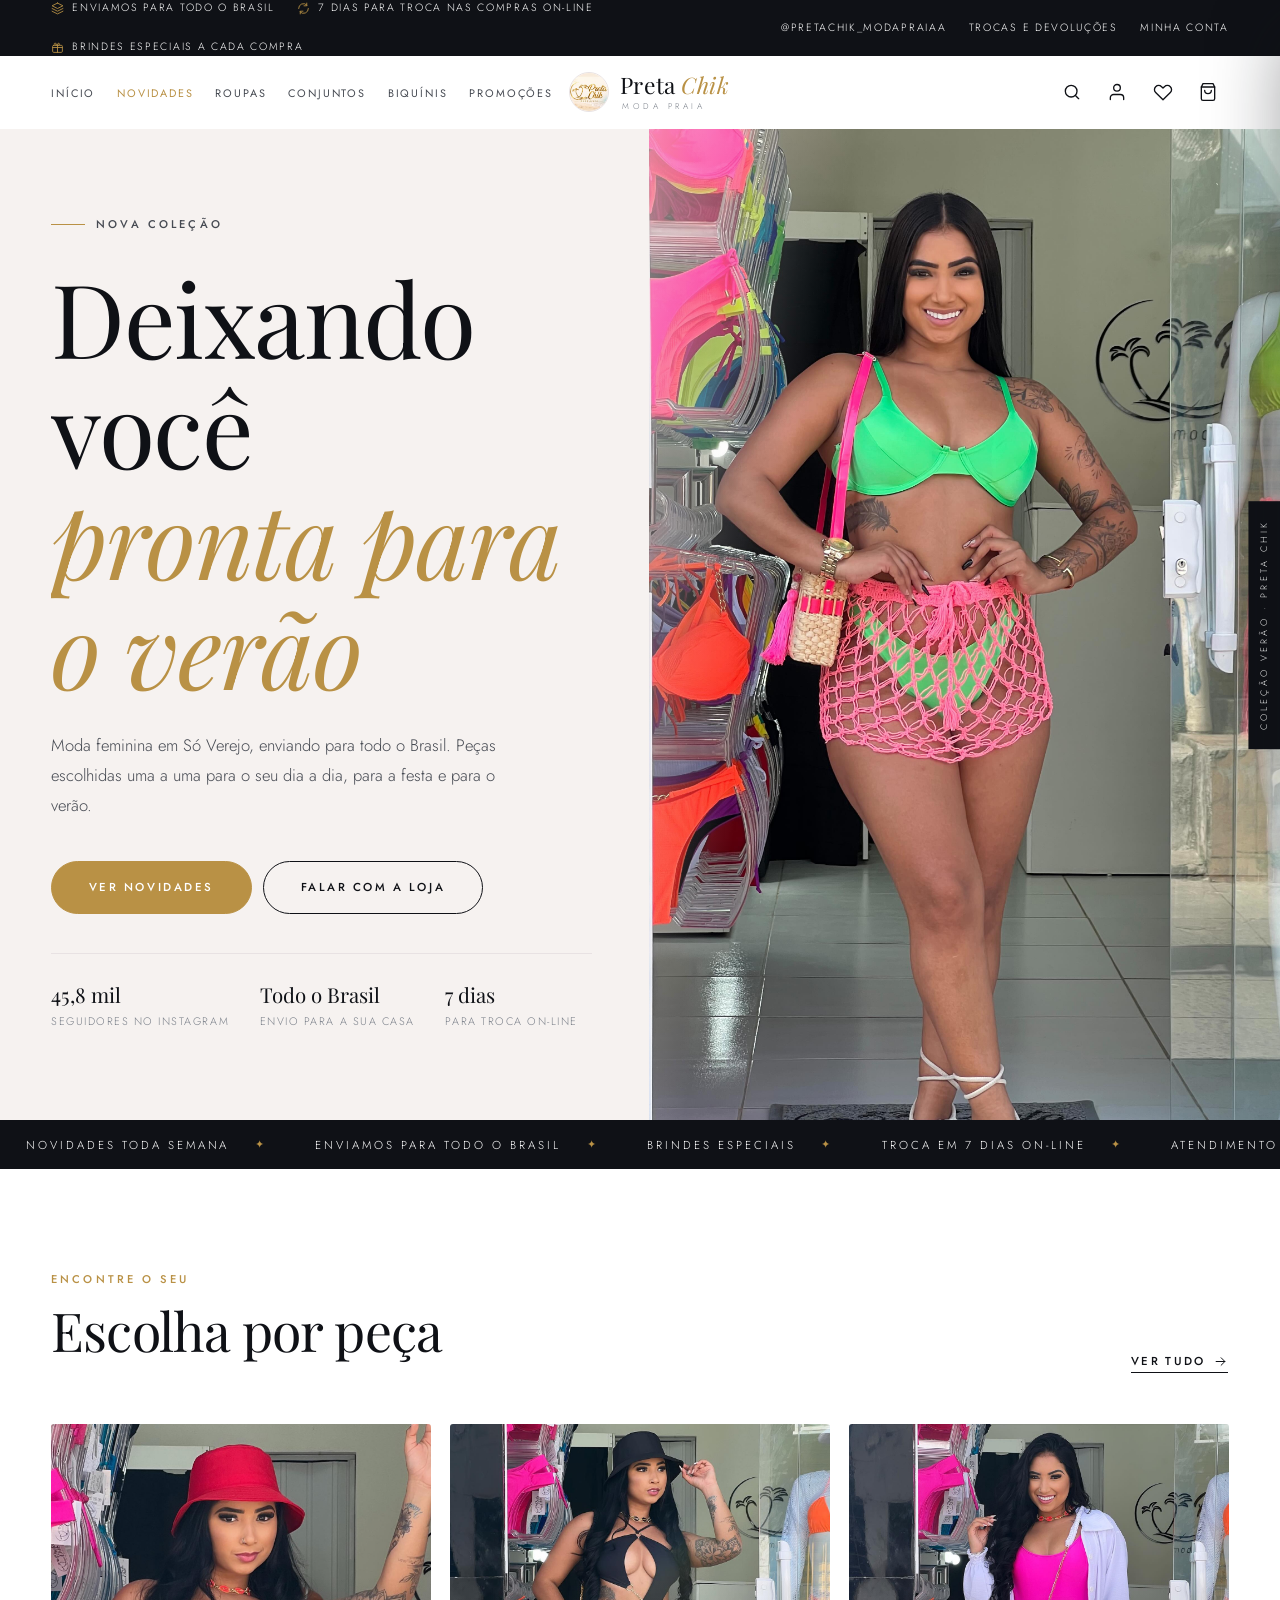
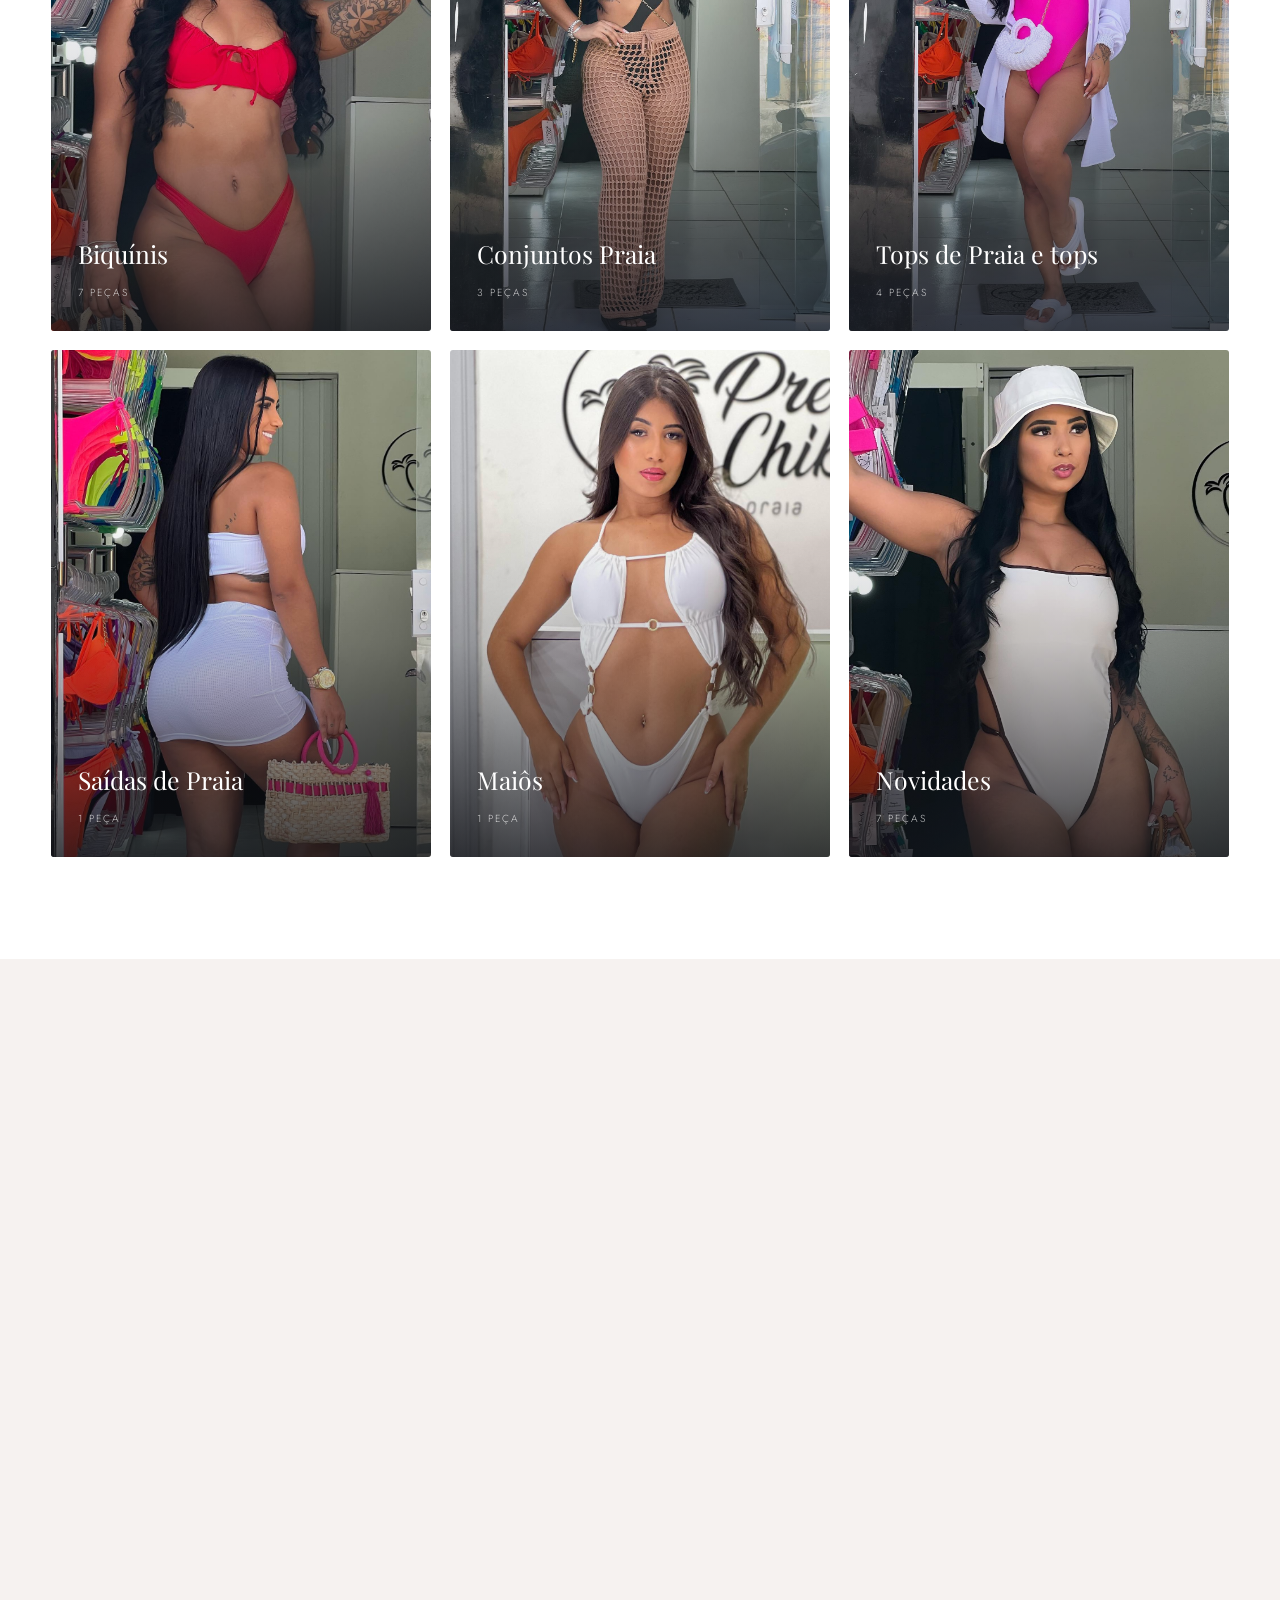
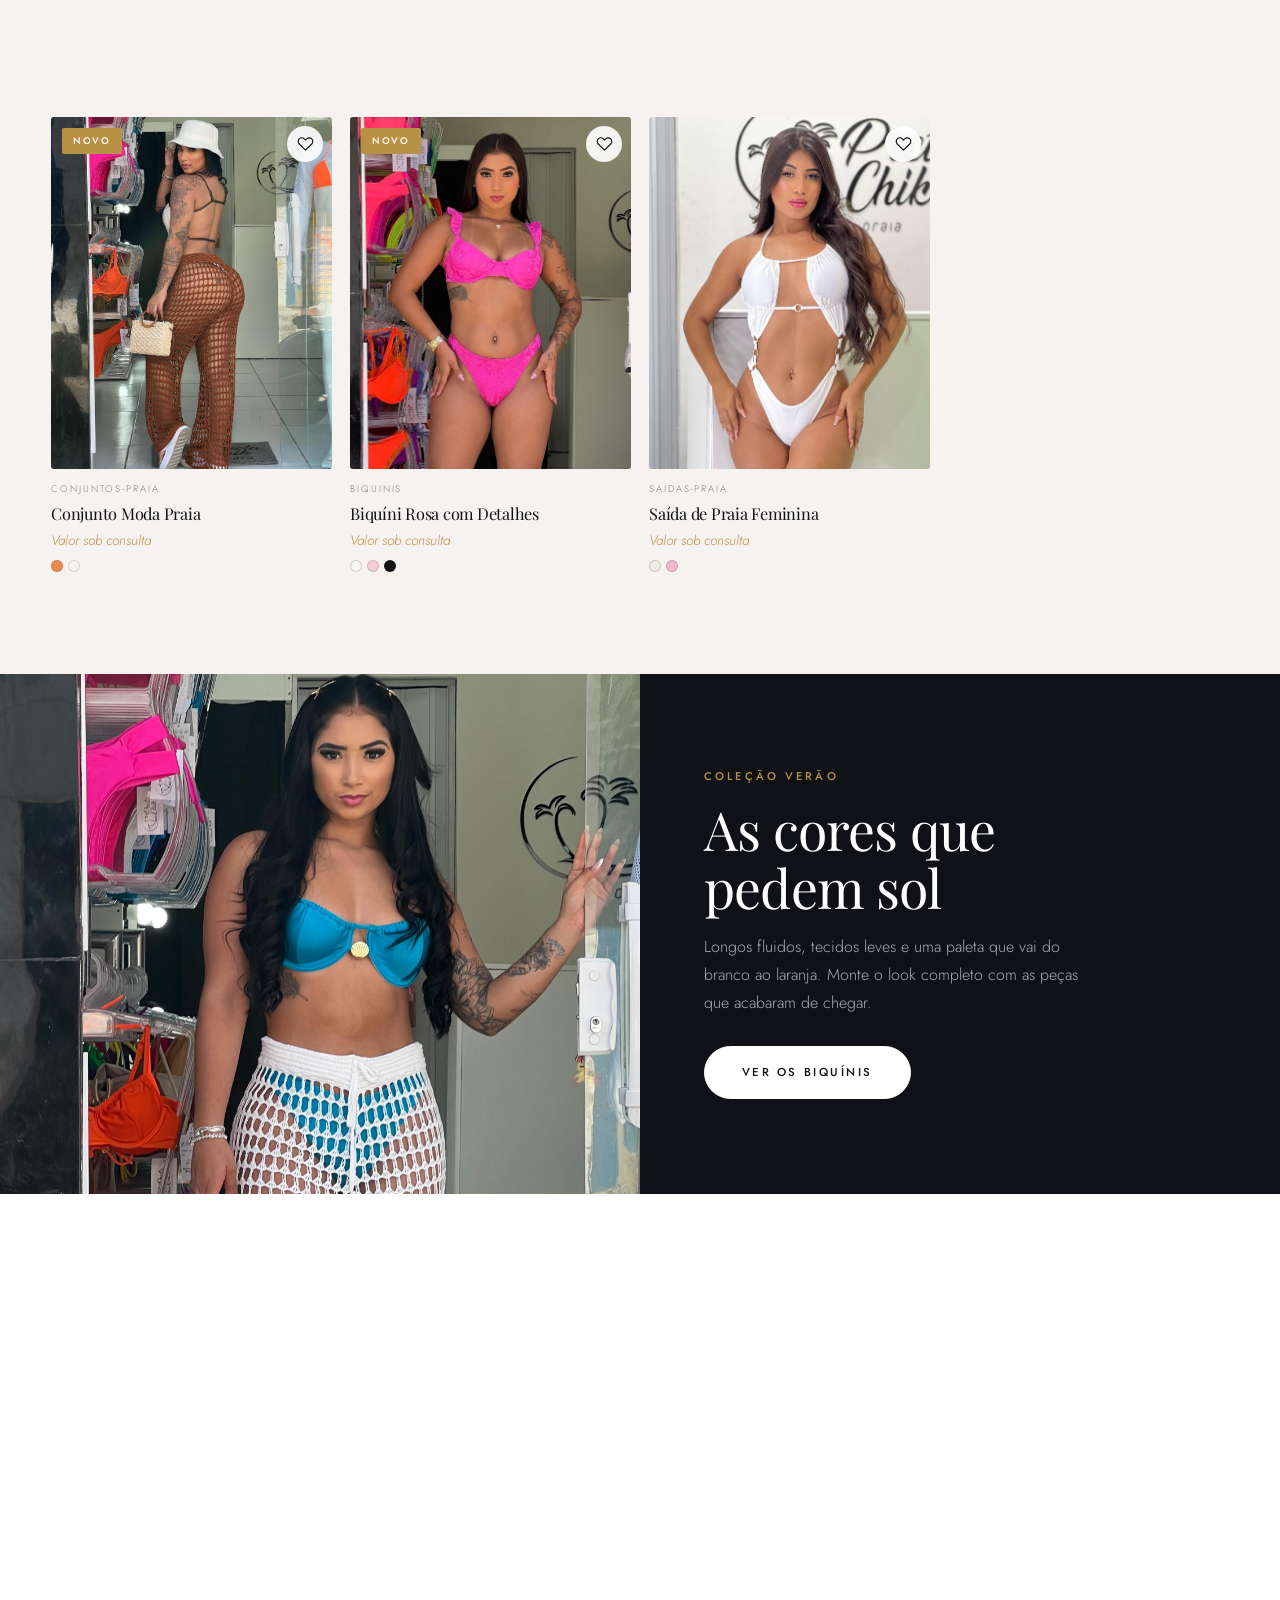
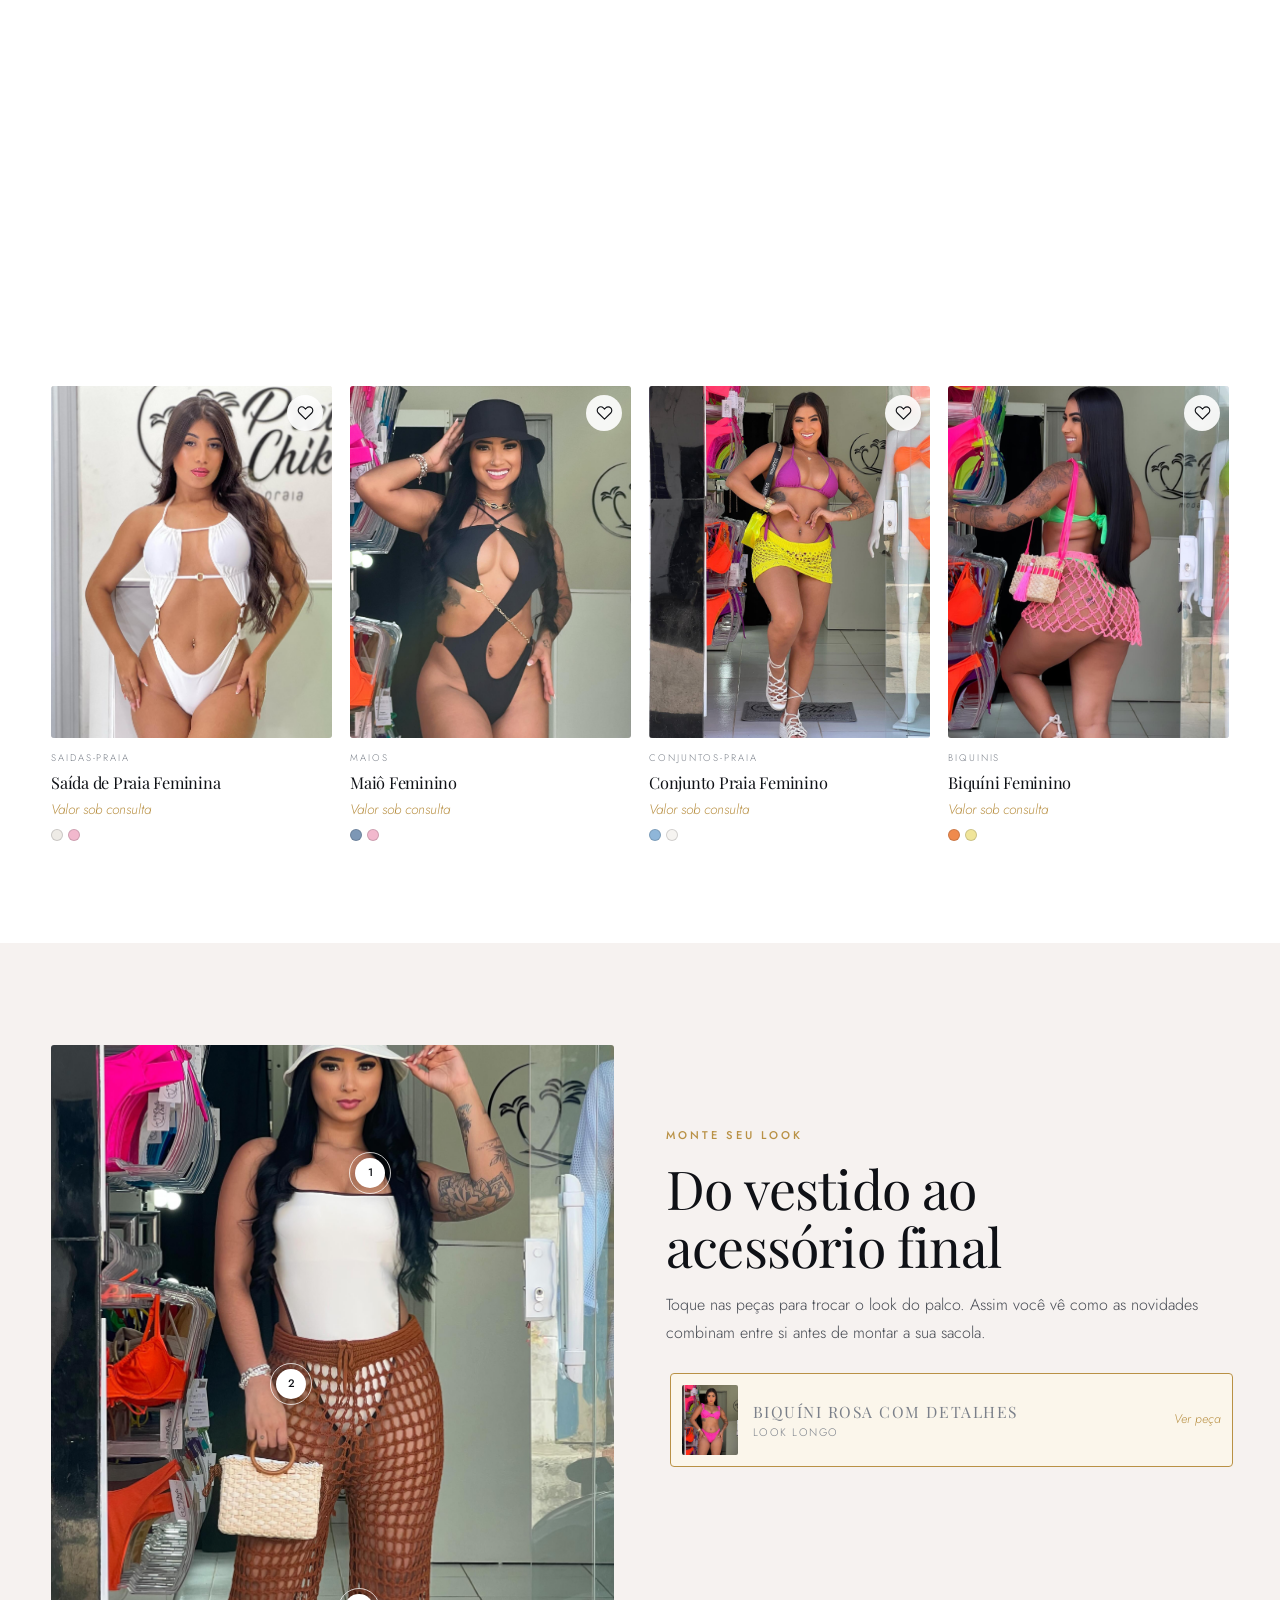
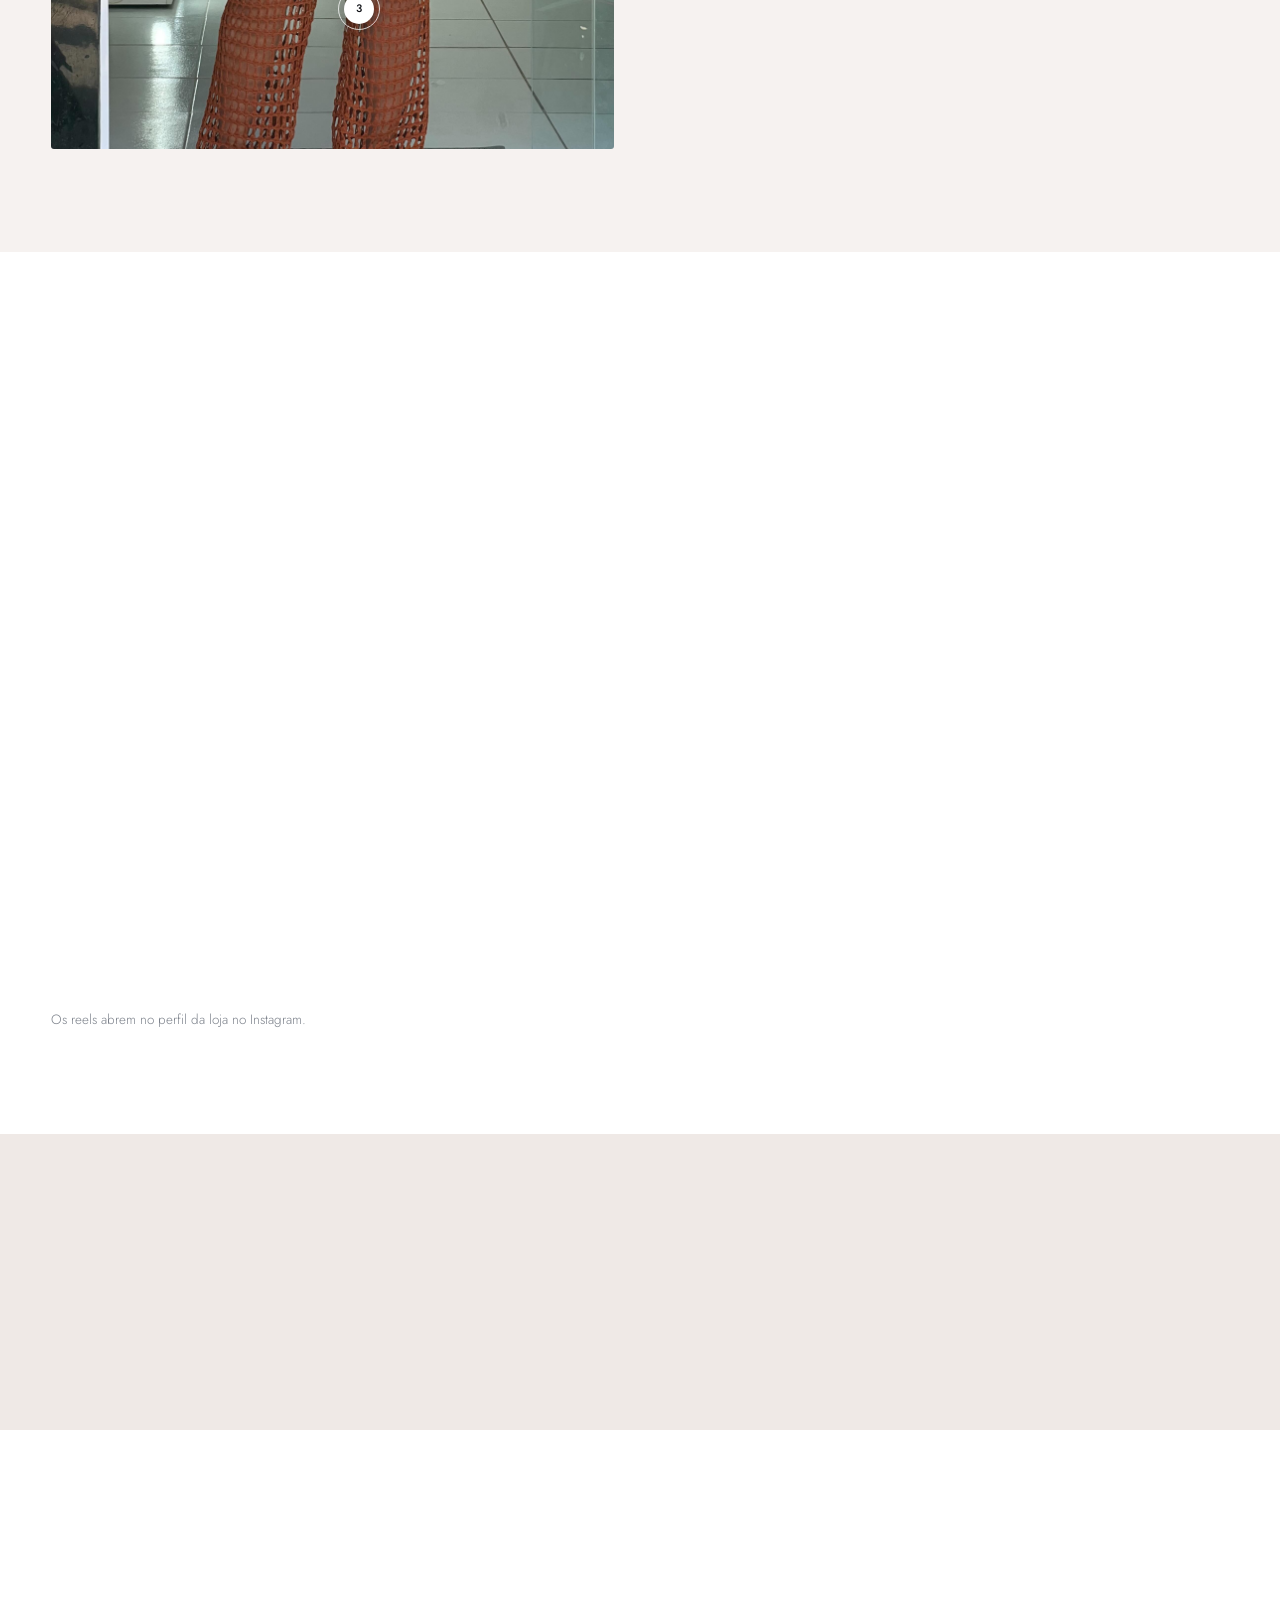
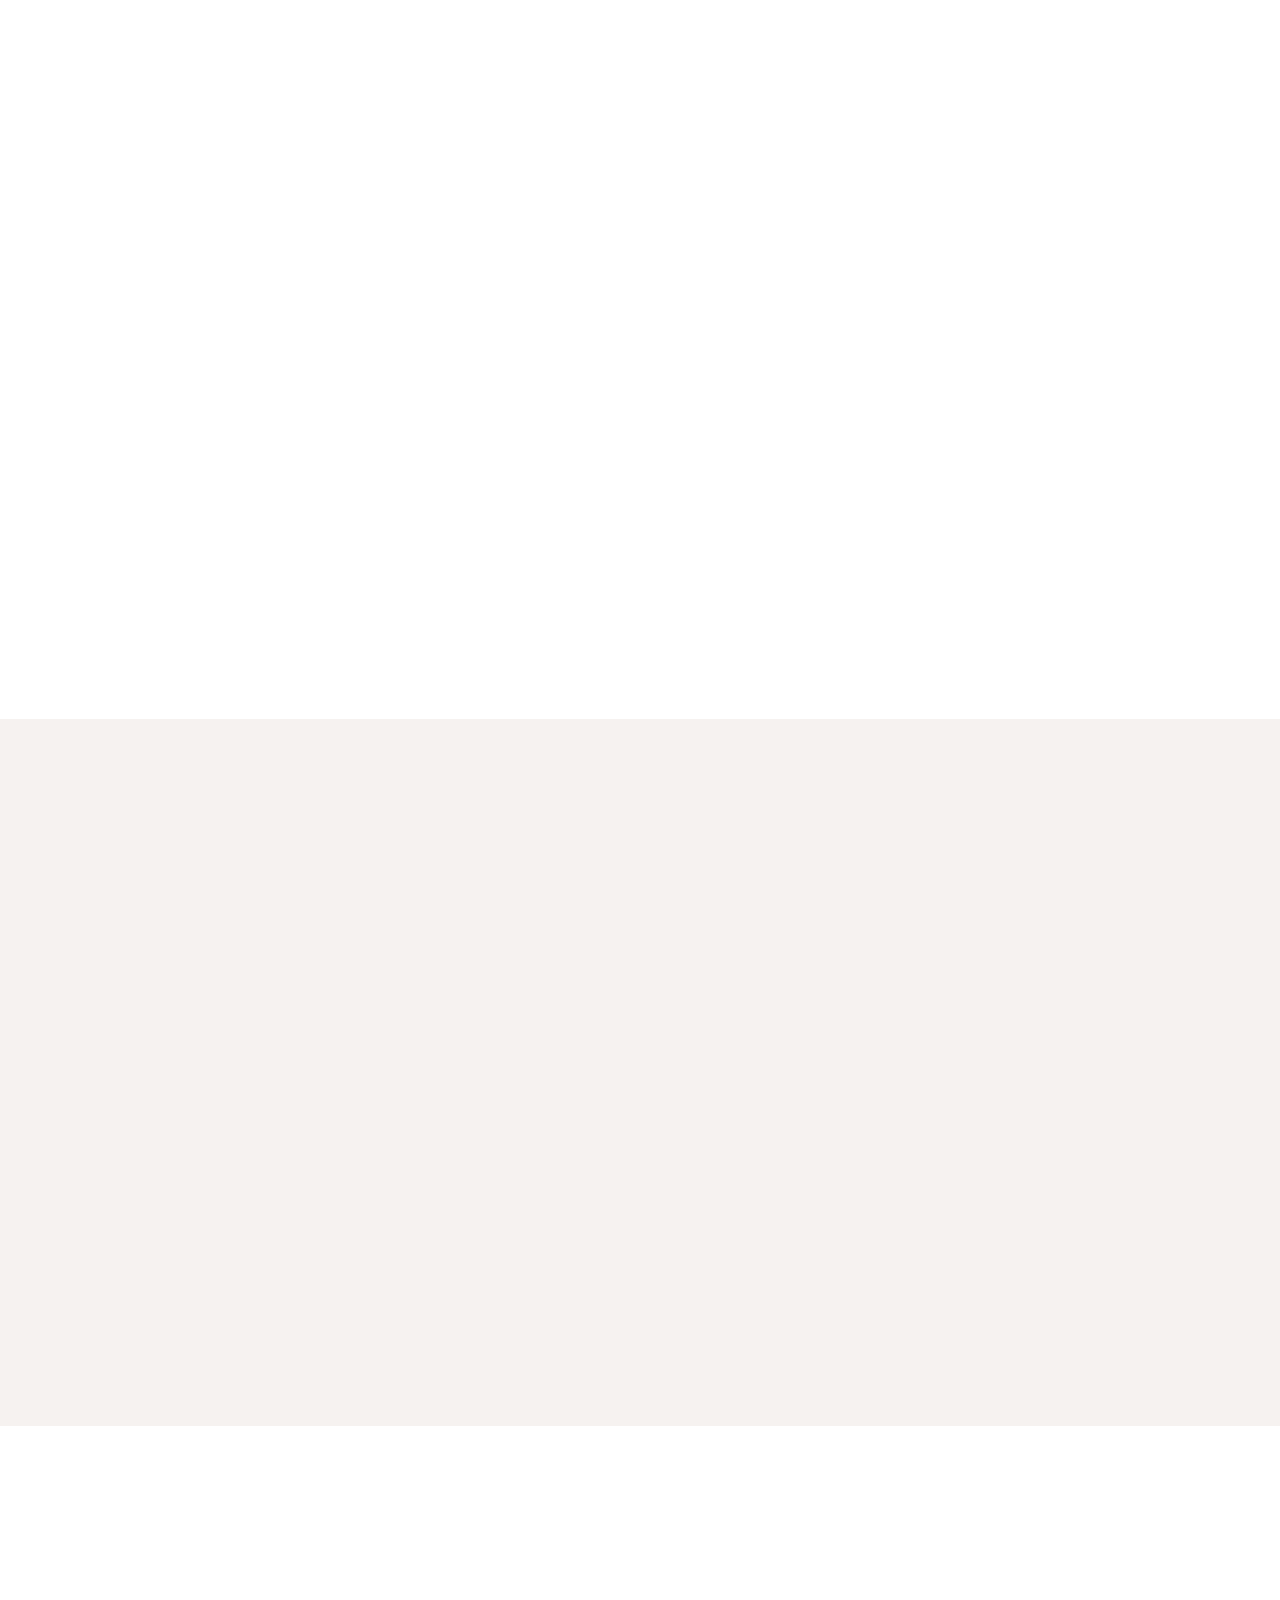
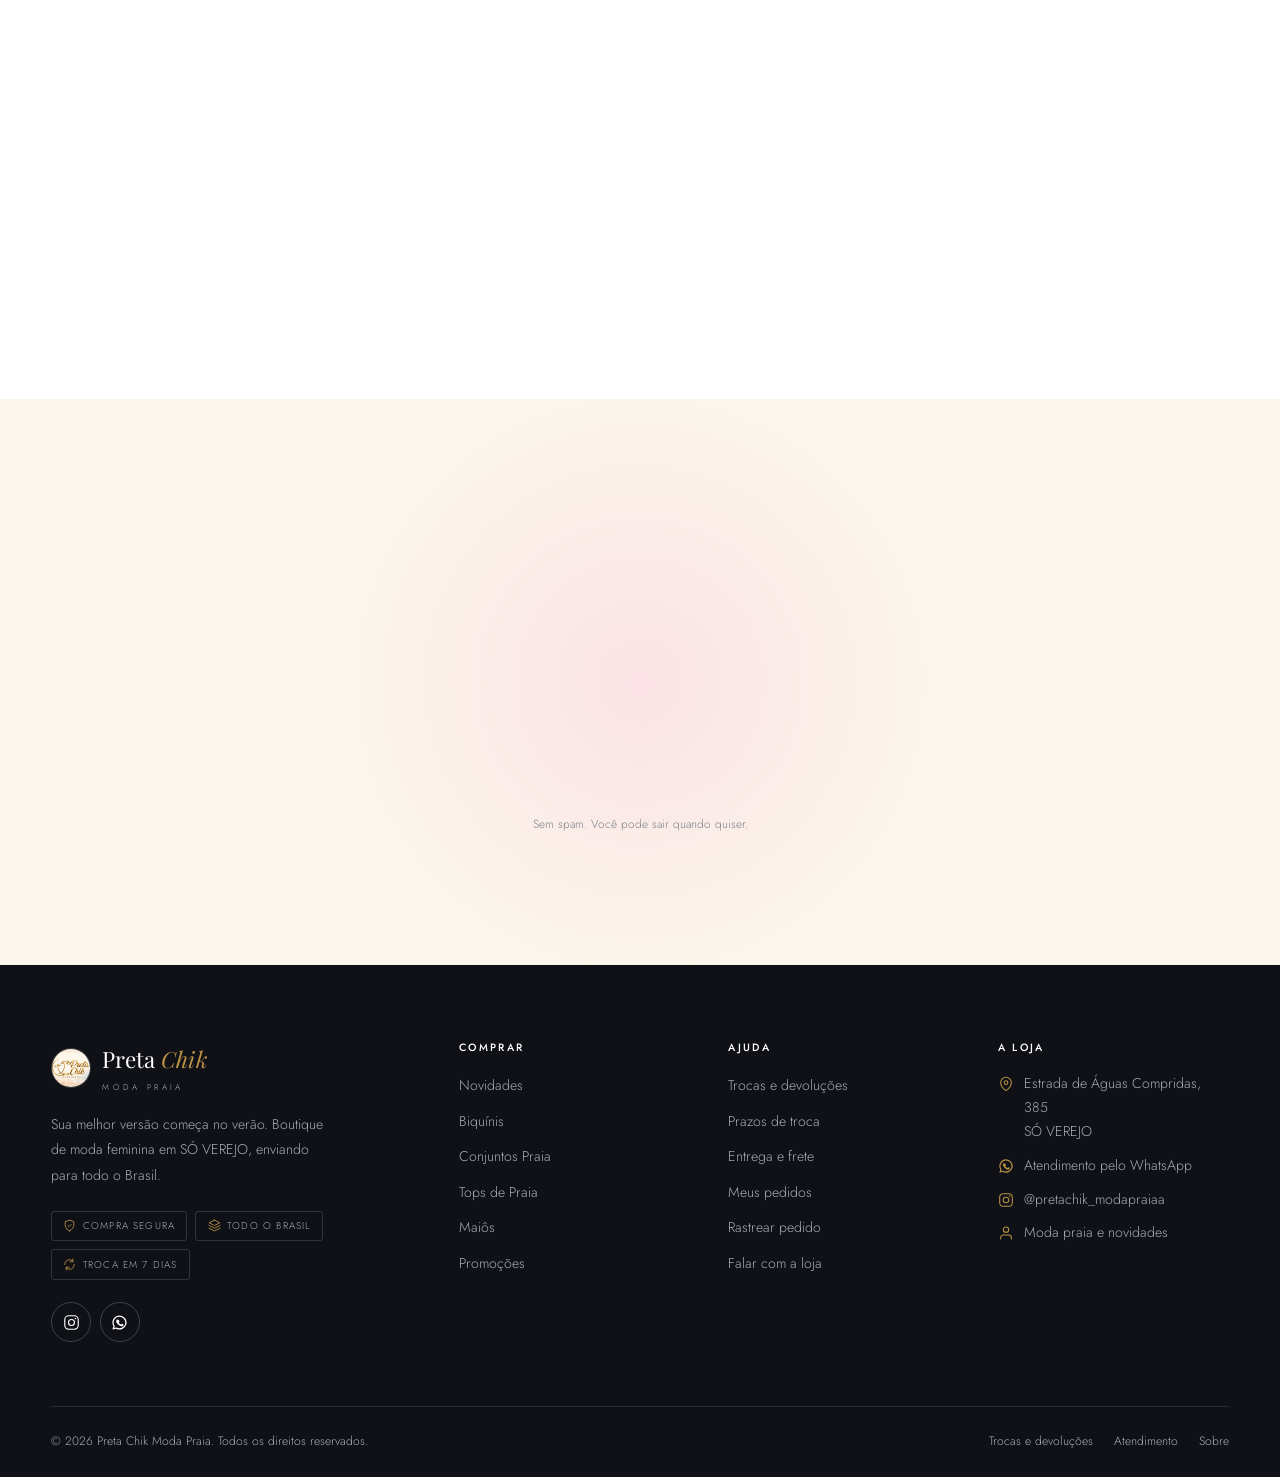
==== index.html @ b6d1be4b "Atualiza identidade e conteudo da Preta Chik" ====
<!DOCTYPE html>
<html lang="pt-BR">
<head>
<meta charset="utf-8">
<meta name="viewport" content="width=device-width, initial-scale=1, viewport-fit=cover">
<title>Preta Chik Moda Praia — Moda feminina</title>
<meta name="description" content="Preta Chik Moda Praia — boutique de moda feminina em Só Verejo, enviando para todo o Brasil. Biquínis, conjuntos, blusas e lançamentos.">
<meta name="theme-color" content="#0f1116">

<meta property="og:type" content="website">
<meta property="og:title" content="Preta Chik Moda Praia — Moda feminina">
<meta property="og:description" content="Boutique de moda feminina. Enviamos para todo o Brasil.">
<meta property="og:image" content="assets/img/hero/preta-chik-banner.jpg">

<link rel="icon" href="assets/img/logo/preta-chik.jpg">
<link rel="apple-touch-icon" href="assets/img/logo/preta-chik.jpg">

<link rel="preconnect" href="https://fonts.googleapis.com">
<link rel="preconnect" href="https://fonts.gstatic.com" crossorigin>
<link rel="stylesheet" href="https://fonts.googleapis.com/css2?family=Playfair+Display:ital,wght@0,400;0,500;1,400;1,500&family=Jost:wght@200;300;400;500&display=swap">
<link rel="preload" as="image" href="assets/img/hero/preta-chik-banner.jpg" fetchpriority="high">

<link rel="stylesheet" href="assets/css/base.css">
<link rel="stylesheet" href="assets/css/site.css">
<link rel="stylesheet" href="assets/css/paginas.css">
</head>
<body>

<a class="pular" href="#conteudo">Ir para o conteúdo</a>

<div data-shell-topo></div>

<main id="conteudo">

<!-- ============================ HERO ============================ -->
<section class="hero">
  <div class="hero__texto">
    <p class="hero__selo rev"><span class="em">Nova coleção</span></p>

    <h1 class="t-hero">
      <span class="sobe-linha" style="--atraso:60ms"><span>Deixando você</span></span>
      <span class="sobe-linha" style="--atraso:180ms"><span><em>pronta para o verão</em></span></span>
    </h1>

    <p class="hero__sub rev" style="--atraso:340ms">
      Moda feminina em Só Verejo, enviando para todo o Brasil. Peças escolhidas uma a uma
      para o seu dia a dia, para a festa e para o verão.
    </p>

    <div class="hero__btns rev" style="--atraso:440ms">
      <a class="bt bt--rosa" href="loja.html?cat=novidades">Ver novidades</a>
      <a class="bt bt--vazio" href="https://wa.me/5581984023286" target="_blank" rel="noopener">Falar com a loja</a>
    </div>

    <div class="hero__provas rev" style="--atraso:540ms">
      <div class="hero__prova"><b>45,8 mil</b><span>seguidores no Instagram</span></div>
      <div class="hero__prova"><b>Todo o Brasil</b><span>envio para a sua casa</span></div>
      <div class="hero__prova"><b>7 dias</b><span>para troca on-line</span></div>
    </div>
  </div>

  <figure class="hero__foto">
    <img src="assets/img/hero/preta-chik-banner.jpg" alt="Modelo vestindo top halter branco e short jeans da Preta Chik Moda Praia"
         width="1200" height="1620" fetchpriority="high" decoding="async">
  </figure>

  <span class="hero__vertical" aria-hidden="true">Coleção verão · Preta Chik</span>
</section>

<!-- ============================ MARQUEE ============================ -->
<div class="faixa-corre" aria-hidden="true">
  <div class="faixa-corre__trilho">
    <div class="faixa-corre__via">
      <span>Novidades toda semana</span><span>Enviamos para todo o Brasil</span><span>Brindes especiais</span>
      <span>Troca em 7 dias on-line</span><span>Atendimento pelo WhatsApp</span><span>Boutique em Só Verejo</span>
    </div>
    <div class="faixa-corre__via">
      <span>Novidades toda semana</span><span>Enviamos para todo o Brasil</span><span>Brindes especiais</span>
      <span>Troca em 7 dias on-line</span><span>Atendimento pelo WhatsApp</span><span>Boutique em Só Verejo</span>
    </div>
  </div>
</div>

<!-- ============================ CATEGORIAS ============================ -->
<section class="secao">
  <div class="envelope">
    <div class="cabeca linha-topo">
      <div>
        <span class="em em--rosa rev">Encontre o seu</span>
        <h2 class="t-1 rev" style="--atraso:60ms">Escolha por peça</h2>
      </div>
      <a class="lk lk-seta rev" style="--atraso:120ms" href="loja.html">Ver tudo <svg viewBox="0 0 24 24" fill="none" stroke="currentColor" stroke-width="1.6" stroke-linecap="round" stroke-linejoin="round" width="15" height="15"><path d="M5 12h14M13 6l6 6-6 6"/></svg></a>
    </div>

    <div class="categorias">
      <a class="cat-cartao rev" href="loja.html?cat=biquinis" style="--atraso:0ms">
        <div class="midia"><img src="assets/img/cat/cat-vestidos.jpg" alt="Biquínis" width="760" height="1010" loading="lazy"></div>
        <span class="cat-cartao__veu"></span>
        <span class="cat-cartao__seta" aria-hidden="true"><svg viewBox="0 0 24 24" fill="none" stroke="currentColor" stroke-width="1.6" stroke-linecap="round" stroke-linejoin="round" width="15" height="15"><path d="M5 12h14M13 6l6 6-6 6"/></svg></span>
        <span class="cat-cartao__txt"><b>Biquínis</b><span>7 peças</span></span>
      </a>
      <a class="cat-cartao rev" href="loja.html?cat=conjuntos-praia" style="--atraso:70ms">
        <div class="midia"><img src="assets/img/cat/cat-conjuntos.jpg" alt="Conjuntos Praia" width="760" height="1010" loading="lazy"></div>
        <span class="cat-cartao__veu"></span>
        <span class="cat-cartao__seta" aria-hidden="true"><svg viewBox="0 0 24 24" fill="none" stroke="currentColor" stroke-width="1.6" stroke-linecap="round" stroke-linejoin="round" width="15" height="15"><path d="M5 12h14M13 6l6 6-6 6"/></svg></span>
        <span class="cat-cartao__txt"><b>Conjuntos Praia</b><span>3 peças</span></span>
      </a>
      <a class="cat-cartao rev" href="loja.html?cat=tops-praia" style="--atraso:140ms">
        <div class="midia"><img src="assets/img/cat/cat-blusas.jpg" alt="Tops de Praia e tops" width="760" height="1010" loading="lazy"></div>
        <span class="cat-cartao__veu"></span>
        <span class="cat-cartao__seta" aria-hidden="true"><svg viewBox="0 0 24 24" fill="none" stroke="currentColor" stroke-width="1.6" stroke-linecap="round" stroke-linejoin="round" width="15" height="15"><path d="M5 12h14M13 6l6 6-6 6"/></svg></span>
        <span class="cat-cartao__txt"><b>Tops de Praia e tops</b><span>4 peças</span></span>
      </a>
      <a class="cat-cartao rev" href="loja.html?cat=saidas-praia" style="--atraso:0ms">
        <div class="midia"><img src="assets/img/cat/cat-saias.jpg" alt="Saídas de Praia" width="760" height="1010" loading="lazy"></div>
        <span class="cat-cartao__veu"></span>
        <span class="cat-cartao__seta" aria-hidden="true"><svg viewBox="0 0 24 24" fill="none" stroke="currentColor" stroke-width="1.6" stroke-linecap="round" stroke-linejoin="round" width="15" height="15"><path d="M5 12h14M13 6l6 6-6 6"/></svg></span>
        <span class="cat-cartao__txt"><b>Saídas de Praia</b><span>1 peça</span></span>
      </a>
      <a class="cat-cartao rev" href="loja.html?cat=maios" style="--atraso:70ms">
        <div class="midia"><img src="assets/img/cat/cat-calcas.jpg" alt="Maiôs" width="760" height="1010" loading="lazy"></div>
        <span class="cat-cartao__veu"></span>
        <span class="cat-cartao__seta" aria-hidden="true"><svg viewBox="0 0 24 24" fill="none" stroke="currentColor" stroke-width="1.6" stroke-linecap="round" stroke-linejoin="round" width="15" height="15"><path d="M5 12h14M13 6l6 6-6 6"/></svg></span>
        <span class="cat-cartao__txt"><b>Maiôs</b><span>1 peça</span></span>
      </a>
      <a class="cat-cartao rev" href="loja.html?cat=novidades" style="--atraso:140ms">
        <div class="midia"><img src="assets/img/cat/cat-lancamentos.jpg" alt="Novidades" width="760" height="1010" loading="lazy"></div>
        <span class="cat-cartao__veu"></span>
        <span class="cat-cartao__seta" aria-hidden="true"><svg viewBox="0 0 24 24" fill="none" stroke="currentColor" stroke-width="1.6" stroke-linecap="round" stroke-linejoin="round" width="15" height="15"><path d="M5 12h14M13 6l6 6-6 6"/></svg></span>
        <span class="cat-cartao__txt"><b>Novidades</b><span>7 peças</span></span>
      </a>
    </div>
  </div>
</section>

<!-- ============================ NOVIDADES ============================ -->
<section class="secao secao--areia">
  <div class="envelope">
    <div class="cabeca linha-topo">
      <div>
        <span class="em em--rosa rev">Chegou agora</span>
        <h2 class="t-1 rev" style="--atraso:60ms">Novidades na arara</h2>
      </div>
      <a class="lk lk-seta rev" style="--atraso:120ms" href="loja.html?cat=novidades">Ver todas <svg viewBox="0 0 24 24" fill="none" stroke="currentColor" stroke-width="1.6" stroke-linecap="round" stroke-linejoin="round" width="15" height="15"><path d="M5 12h14M13 6l6 6-6 6"/></svg></a>
    </div>
    <div class="grade-produtos" id="gradeNovidades"></div>
  </div>
</section>

<!-- ============================ EDITORIAL ============================ -->
<section class="secao secao--preta" style="position:relative;overflow:hidden;padding:0">
  <div class="ed-bloco">
    <div style="position:relative;overflow:hidden">
      <img src="assets/img/wide/ed-campanha.jpg" alt="Três modelos com vestidos longos da Preta Chik Moda Praia"
           style="width:100%;height:100%;object-fit:cover" width="1800" height="760" loading="lazy">
    </div>
    <div style="display:flex;flex-direction:column;justify-content:center;padding:clamp(2rem,5vw,4.5rem)">
      <span class="em em--rosa rev">Coleção verão</span>
      <h2 class="t-1 rev" style="--atraso:60ms;margin-block:.9rem 1.1rem">As cores que<br>pedem sol</h2>
      <p class="texto-medio rev" style="--atraso:120ms;max-width:44ch;margin-bottom:1.8rem">
        Longos fluidos, tecidos leves e uma paleta que vai do branco ao laranja.
        Monte o look completo com as peças que acabaram de chegar.
      </p>
      <div class="rev" style="--atraso:180ms">
        <a class="bt bt--claro" href="loja.html?cat=biquinis">Ver os biquínis</a>
      </div>
    </div>
  </div>
</section>

<!-- ============================ DESTAQUES ============================ -->
<section class="secao">
  <div class="envelope">
    <div class="cabeca cabeca--centro">
      <span class="em em--rosa rev">As preferidas</span>
      <h2 class="t-1 rev" style="--atraso:60ms">Produtos em destaque</h2>
      <p class="texto-medio rev" style="--atraso:120ms">
        Uma seleção das peças que mais saem. Passe o mouse para ver outra foto da mesma arara.
      </p>
    </div>
    <div class="grade-produtos" id="gradeDestaques"></div>
  </div>
</section>

<!-- ============================ MONTE SEU LOOK ============================ -->
<section class="secao secao--areia">
  <div class="envelope">
    <div class="look">
      <div class="look__palco rev rev--zoom">
        <div class="look__foto">
          <div class="midia"><img id="lookFoto" src="assets/img/tall/tall-a.jpg" alt="Look completo da Preta Chik Moda Praia" width="760" height="1140" loading="lazy"></div>
        </div>
        <button class="look__pino" type="button" style="top:16%;left:54%" data-pino="0" aria-label="Ver peça 1 do look">1</button>
        <button class="look__pino" type="button" style="top:46%;left:40%" data-pino="1" aria-label="Ver peça 2 do look">2</button>
        <button class="look__pino" type="button" style="top:78%;left:52%" data-pino="2" aria-label="Ver peça 3 do look">3</button>
      </div>

      <div>
        <span class="em em--rosa rev">Monte seu look</span>
        <h2 class="t-1 rev" style="--atraso:60ms;margin-block:.8rem 1rem">Do vestido ao<br>acessório final</h2>
        <p class="texto-medio rev" style="--atraso:120ms;margin-bottom:1.6rem">
          Toque nas peças para trocar o look do palco. Assim você vê como as novidades
          combinam entre si antes de montar a sua sacola.
        </p>
        <div class="look__lista" id="lookLista"></div>
      </div>
    </div>
  </div>
</section>

<!-- ============================ REELS ============================ -->
<section class="secao">
  <div class="envelope">
    <div class="cabeca linha-topo">
      <div>
        <span class="em em--rosa rev">Direto do nosso Instagram</span>
        <h2 class="t-1 rev" style="--atraso:60ms">A Preta Chik em movimento</h2>
      </div>
      <a class="lk lk-seta rev" style="--atraso:120ms" href="https://www.instagram.com/pretachik_modapraiaa/" target="_blank" rel="noopener">@pretachik_modapraiaa <svg viewBox="0 0 24 24" fill="none" stroke="currentColor" stroke-width="1.6" stroke-linecap="round" stroke-linejoin="round" width="15" height="15"><path d="M5 12h14M13 6l6 6-6 6"/></svg></a>
    </div>
    <div class="reels" id="trilhoReels"></div>
    <p class="texto-peq" style="margin-top:1rem">Os reels abrem no perfil da loja no Instagram.</p>
  </div>
</section>

<!-- ============================ BENEFÍCIOS ============================ -->
<section class="secao secao--justa secao--areia-2">
  <div class="envelope">
    <div class="beneficios">
      <div class="beneficio rev">
        <i><svg viewBox="0 0 24 24" fill="none" stroke="currentColor" stroke-width="1.6" stroke-linecap="round" stroke-linejoin="round"><path d="M12 2 2 7l10 5 10-5-10-5z"/><path d="M2 17l10 5 10-5M2 12l10 5 10-5"/></svg></i>
        <b>Enviamos para todo o Brasil</b>
        <p>Você calcula o frete pelo seu CEP na sacola e escolhe a melhor opção de entrega.</p>
      </div>
      <div class="beneficio rev" style="--atraso:70ms">
        <i><svg viewBox="0 0 24 24" fill="none" stroke="currentColor" stroke-width="1.6" stroke-linecap="round" stroke-linejoin="round"><path d="M3 12a9 9 0 0 1 15.5-6.2M21 12a9 9 0 0 1-15.5 6.2"/><path d="M18 2v5h-5M6 22v-5h5"/></svg></i>
        <b>7 dias para trocar</b>
        <p>Compras on-line têm 7 dias corridos e as presenciais 3 dias corridos, com a etiqueta original.</p>
      </div>
      <div class="beneficio rev" style="--atraso:140ms">
        <i><svg viewBox="0 0 24 24" fill="none" stroke="currentColor" stroke-width="1.6" stroke-linecap="round" stroke-linejoin="round"><path d="M3 9.5 12 4l9 5.5V20a1 1 0 0 1-1 1H4a1 1 0 0 1-1-1z"/><path d="M9 21v-7h6v7"/></svg></i>
        <b>Entrega local</b>
        <p>Quem está pertinho pode combinar a entrega local direto com a loja.</p>
      </div>
      <div class="beneficio rev" style="--atraso:210ms">
        <i><svg viewBox="0 0 24 24" fill="none" stroke="currentColor" stroke-width="1.6" stroke-linecap="round" stroke-linejoin="round"><rect x="3" y="8" width="18" height="13" rx="2"/><path d="M3 12h18M12 8v13"/><path d="M12 8S9.5 3 7 4.2 8 8 12 8s5-2.6 2.5-3.8S12 8 12 8z"/></svg></i>
        <b>Brindes a cada compra</b>
        <p>A loja prepara brindes especiais para acompanhar os pedidos.</p>
      </div>
    </div>
  </div>
</section>

<!-- ============================ MOSAICO ============================ -->
<section class="secao">
  <div class="envelope">
    <div class="mosaico">
      <a class="mosaico__alto rev" href="loja.html?cat=biquinis">
        <img src="assets/img/tall/tall-b.jpg" alt="Vestido laranja de franjas" width="760" height="1140" loading="lazy">
      </a>
      <a class="rev" href="loja.html?cat=conjuntos-praia" style="--atraso:60ms">
        <img src="assets/img/tall/tall-c.jpg" alt="Conjunto laranja com calça branca" width="760" height="1140" loading="lazy">
      </a>
      <a class="rev" href="loja.html?cat=novidades" style="--atraso:120ms">
        <img src="assets/img/tall/tall-d.jpg" alt="Vestido preto drapeado" width="760" height="1140" loading="lazy">
      </a>
      <div class="mosaico__texto rev" style="--atraso:180ms">
        <b>Boutique cheia,<br>toda semana</b>
        <span>Novas peças entram na arara constantemente.</span>
      </div>
      <a class="mosaico__largo rev" href="loja.html?cat=tops-praia" style="--atraso:60ms">
        <img src="assets/img/wide/ed-duo.jpg" alt="Duas modelos com peças da Preta Chik" width="1800" height="760" loading="lazy">
      </a>
      <a class="rev" href="loja.html?cat=maios" style="--atraso:120ms">
        <img src="assets/img/cat/cat-calcas.jpg" alt="Calça jeans" width="760" height="1010" loading="lazy">
      </a>
      <a class="rev" href="loja.html?cat=saidas-praia" style="--atraso:180ms">
        <img src="assets/img/cat/cat-saias.jpg" alt="Conjunto branco" width="760" height="1010" loading="lazy">
      </a>
    </div>
  </div>
</section>

<section class="secao secao--areia" id="brindes"><div class="envelope"><div style="min-height:420px;display:flex;flex-direction:column;align-items:center;justify-content:center;text-align:center;max-width:760px;margin:0 auto;padding:55px 15px"><span class="em em--rosa rev">SOBRE A PRETA CHIK</span><h2 class="t-1 rev" style="margin:18px 0 24px">Moda praia para viver seus melhores momentos</h2><p class="texto-medio rev" style="max-width:640px;margin:0 auto">A Preta Chik Moda Praia é uma loja localizada em Olinda, Pernambuco, especializada em biquínis, maiôs, conjuntos e saídas de praia. Atendemos clientes de todo o Brasil com peças para diferentes estilos e momentos.</p><p class="texto-medio rev" style="max-width:640px;margin:22px auto 0">Atendimento direto pelo WhatsApp e na Estrada de Águas Compridas, 385, Olinda - PE.</p><div class="rev" style="margin-top:32px"><a class="bt bt--vazio" href="sobre.html">Conhecer a loja</a></div></div></div></section>
<!-- ============================ INSTAGRAM ============================ -->
<section class="secao">
  <div class="envelope">
    <div class="cabeca cabeca--centro">
      <span class="em em--rosa rev">Siga a Preta Chik</span>
      <h2 class="t-1 rev" style="--atraso:60ms">@pretachik_modapraiaa</h2>
      <p class="texto-medio rev" style="--atraso:120ms">45,7 mil pessoas acompanham as novidades da loja no Instagram.</p>
    </div>
  </div>
  <div class="envelope envelope--estreito" style="max-width:1360px">
    <div class="ig-grade rev">
      <a href="https://www.instagram.com/pretachik_modapraiaa/" target="_blank" rel="noopener" aria-label="Abrir o Instagram da Preta Chik">
        <img src="assets/img/card/p01-a.jpg" alt="" width="720" height="900" loading="lazy">
        <svg viewBox="0 0 24 24" fill="none" stroke="currentColor" stroke-width="1.6" stroke-linecap="round" stroke-linejoin="round"><rect x="2.5" y="2.5" width="19" height="19" rx="5.5"/><circle cx="12" cy="12" r="4.2"/><circle cx="17.6" cy="6.4" r="1.1" fill="currentColor" stroke="none"/></svg>
      </a>
      <a href="https://www.instagram.com/pretachik_modapraiaa/" target="_blank" rel="noopener" aria-label="Abrir o Instagram da Preta Chik">
        <img src="assets/img/card/p03-a.jpg" alt="" width="720" height="900" loading="lazy">
        <svg viewBox="0 0 24 24" fill="none" stroke="currentColor" stroke-width="1.6" stroke-linecap="round" stroke-linejoin="round"><rect x="2.5" y="2.5" width="19" height="19" rx="5.5"/><circle cx="12" cy="12" r="4.2"/><circle cx="17.6" cy="6.4" r="1.1" fill="currentColor" stroke="none"/></svg>
      </a>
      <a href="https://www.instagram.com/pretachik_modapraiaa/" target="_blank" rel="noopener" aria-label="Abrir o Instagram da Preta Chik">
        <img src="assets/img/card/p05-a.jpg" alt="" width="720" height="900" loading="lazy">
        <svg viewBox="0 0 24 24" fill="none" stroke="currentColor" stroke-width="1.6" stroke-linecap="round" stroke-linejoin="round"><rect x="2.5" y="2.5" width="19" height="19" rx="5.5"/><circle cx="12" cy="12" r="4.2"/><circle cx="17.6" cy="6.4" r="1.1" fill="currentColor" stroke="none"/></svg>
      </a>
      <a href="https://www.instagram.com/pretachik_modapraiaa/" target="_blank" rel="noopener" aria-label="Abrir o Instagram da Preta Chik">
        <img src="assets/img/card/p08-a.jpg" alt="" width="720" height="900" loading="lazy">
        <svg viewBox="0 0 24 24" fill="none" stroke="currentColor" stroke-width="1.6" stroke-linecap="round" stroke-linejoin="round"><rect x="2.5" y="2.5" width="19" height="19" rx="5.5"/><circle cx="12" cy="12" r="4.2"/><circle cx="17.6" cy="6.4" r="1.1" fill="currentColor" stroke="none"/></svg>
      </a>
      <a href="https://www.instagram.com/pretachik_modapraiaa/" target="_blank" rel="noopener" aria-label="Abrir o Instagram da Preta Chik">
        <img src="assets/img/card/p11-a.jpg" alt="" width="720" height="900" loading="lazy">
        <svg viewBox="0 0 24 24" fill="none" stroke="currentColor" stroke-width="1.6" stroke-linecap="round" stroke-linejoin="round"><rect x="2.5" y="2.5" width="19" height="19" rx="5.5"/><circle cx="12" cy="12" r="4.2"/><circle cx="17.6" cy="6.4" r="1.1" fill="currentColor" stroke="none"/></svg>
      </a>
      <a href="https://www.instagram.com/pretachik_modapraiaa/" target="_blank" rel="noopener" aria-label="Abrir o Instagram da Preta Chik">
        <img src="assets/img/card/p07-a.jpg" alt="" width="720" height="900" loading="lazy">
        <svg viewBox="0 0 24 24" fill="none" stroke="currentColor" stroke-width="1.6" stroke-linecap="round" stroke-linejoin="round"><rect x="2.5" y="2.5" width="19" height="19" rx="5.5"/><circle cx="12" cy="12" r="4.2"/><circle cx="17.6" cy="6.4" r="1.1" fill="currentColor" stroke="none"/></svg>
      </a>
    </div>
  </div>
</section>

<!-- ============================ NEWSLETTER ============================ -->
<section class="secao secao--rosa news">
  <div class="envelope envelope--texto news__dentro">
    <span class="em em--rosa rev">Fique por dentro</span>
    <h2 class="t-1 rev" style="--atraso:60ms">Receba as novidades antes de todo mundo</h2>
    <p class="texto-medio rev" style="--atraso:120ms">
      Deixe o seu e-mail e avisamos quando chegarem peças novas e brindes especiais.
    </p>
    <form class="news__form rev" data-news style="--atraso:180ms" novalidate>
      <label class="so-leitor" for="newsEmail">Seu e-mail</label>
      <input id="newsEmail" type="email" placeholder="seu@email.com" autocomplete="email" required>
      <button class="bt bt--rosa" type="submit">Quero receber</button>
    </form>
    <p class="news__ok" role="status">
      <svg viewBox="0 0 24 24" fill="none" stroke="currentColor" stroke-width="2" stroke-linecap="round" stroke-linejoin="round" width="18" height="18"><path d="m4 12.5 5 5L20 6.5"/></svg>
      Pronto! Você vai receber as novidades da Preta Chik.
    </p>
    <p class="news__fino">Sem spam. Você pode sair quando quiser.</p>
  </div>
</section>

</main>

<div data-shell-pe></div>

<script src="assets/js/dados.js"></script>
<script src="assets/js/ui.js"></script>
<script>
(function () {
  LB.iniciar({ pagina: "home" });

  // --- novidades: as 8 primeiras com selo de novidade
  var novidades = PRODUTOS.filter(function (p) {
    return p.cats.indexOf("novidades") > -1;
  }).slice(0, 8);
  LB.desenharCartoes("#gradeNovidades", novidades);

  // --- destaques: o restante
  LB.desenharCartoes("#gradeDestaques", PRODUTOS.slice(8, 16));

  // --- reels (links reais do arquivo "link de rels.txt")
  var trilho = document.querySelector("#trilhoReels");
  if (trilho) {
    trilho.innerHTML = REELS.map(function (r, i) {
      return '<a class="reel rev" style="--atraso:' + (i * 60) + 'ms" href="' + r.url + '" target="_blank" rel="noopener" ' +
        'aria-label="Abrir o reel ' + LB.escapa(r.titulo) + ' no Instagram">' +
        '<img src="' + LB.img("reel", r.img.split("/")[1]) + '" alt="' + LB.escapa(r.titulo) + '" loading="lazy" width="480" height="854">' +
        '<span class="reel__ig"><svg viewBox="0 0 24 24" fill="none" stroke="currentColor" stroke-width="1.6" stroke-linecap="round" stroke-linejoin="round" width="14" height="14"><rect x="2.5" y="2.5" width="19" height="19" rx="5.5"/><circle cx="12" cy="12" r="4.2"/><circle cx="17.6" cy="6.4" r="1.1" fill="currentColor" stroke="none"/></svg></span>' +
        '<span class="reel__play"><svg viewBox="0 0 24 24" fill="currentColor" width="20" height="20"><path d="M7 4.5v15l13-7.5z"/></svg></span>' +
        '<span class="reel__pe"><b>' + LB.escapa(r.titulo) + '</b><span>' + LB.escapa(r.tag) + '</span></span>' +
        '</a>';
    }).join("");
    LB.observar(trilho);
  }

  // --- monte seu look: troca o look do palco e destaca a peça
  var LOOKS = [
    { id: "p09", foto: "tall/tall-a", rotulo: "Look longo" },
    { id: "p05", foto: "tall/tall-b", rotulo: "Look conjunto" },
    { id: "p08", foto: "tall/tall-c", rotulo: "Look alfaiataria" }
  ];
  var listaEl = document.querySelector("#lookLista");
  var fotoEl = document.querySelector("#lookFoto");

  function pintarLook(indice) {
    var itens = document.querySelectorAll("#lookLista .look__peca");
    for (var i = 0; i < itens.length; i++) itens[i].classList.toggle("ativo", i === indice);
    var pinos = document.querySelectorAll(".look__pino");
    for (var j = 0; j < pinos.length; j++) pinos[j].classList.toggle("ativo", j === indice);
    var atual = LOOKS[indice] || LOOKS[0];
    if (fotoEl) fotoEl.src = "assets/img/" + atual.foto + ".jpg";
  }

  if (listaEl) {
    listaEl.innerHTML = LOOKS.map(function (l, i) {
      var p = buscaProduto(l.id);
      return '<button class="look__peca rev' + (i === 0 ? " ativo" : "") + '" type="button" data-look="' + i + '" style="--atraso:' + (i * 70) + 'ms">' +
        '<span class="midia"><img src="' + LB.img("card", p.id + "-a") + '" alt="" loading="lazy" width="720" height="900"></span>' +
        '<span><b>' + LB.escapa(p.nome) + '</b><span>' + LB.escapa(l.rotulo) + '</span></span>' +
        '<em>Ver peça</em></button>';
    }).join("");
    LB.observar(listaEl);

    listaEl.addEventListener("click", function (e) {
      var b = e.target.closest("[data-look]");
      if (b) pintarLook(parseInt(b.getAttribute("data-look"), 10));
    });
    document.addEventListener("click", function (e) {
      var pino = e.target.closest("[data-pino]");
      if (pino) pintarLook(parseInt(pino.getAttribute("data-pino"), 10));
    });
  }

  // --- WhatsApp flutuante aparece depois do primeiro scroll
  var zap = document.querySelector(".zap");
  if (zap) {
    zap.style.opacity = "0";
    zap.style.transform = "translateY(14px)";
    zap.style.transition = "opacity .45s, transform .45s";
    var mostraZap = function () {
      if (window.scrollY > 400) { zap.style.opacity = "1"; zap.style.transform = "none"; }
      else { zap.style.opacity = "0"; zap.style.transform = "translateY(14px)"; }
    };
    window.addEventListener("scroll", mostraZap, { passive: true });
    mostraZap();
  }
})();
</script>
</body>
</html>
---- assets/css/base.css ----
/* ==========================================================================
   LA BELLE MODAS — apresentacao do novo site
   base.css : tokens, reset, tipografia, componentes transversais
   Identidade: rosa da marca #FF65C3 (medido nos materiais da loja),
   preto quente #0C1014 e neutros suaves.
   ========================================================================== */

/* ---------- 1. TOKENS ---------- */
:root {
  /* marca */
  --rosa:        #B99145;   /* rosa da loja — medido no print dos destaques */
  --rosa-forte:  #B99145;
  --rosa-escuro: #856323;
  --rosa-claro:  #EAD9B5;
  --rosa-lavado: #FBF6EB;
  --rosa-po:     #F4E9D4;   /* fundo do logo */

  /* neutros */
  --tinta:       #0f1116;   /* preto principal */
  --tinta-2:     #1a1d23;
  --grafite:     #464a52;
  --cinza:       #7b808a;
  --cinza-2:     #a9adb5;
  --linha:       #e8e2e3;
  --areia:       #f6f2f0;
  --areia-2:     #efe9e6;
  --branco:      #ffffff;

  /* tipografia */
  --serif: "Playfair Display", "Times New Roman", serif;
  --sans:  "Jost", "Helvetica Neue", Arial, sans-serif;

  /* movimento — curva unica, para o site inteiro respirar igual */
  --ease:      cubic-bezier(.22, .61, .36, 1);
  --ease-suave: cubic-bezier(.4, 0, .2, 1);
  --t-rapido:  .22s var(--ease);
  --t-medio:   .45s var(--ease);
  --t-lento:   .75s var(--ease);

  /* medidas */
  --larg: 1360px;
  --goteira: clamp(1.15rem, 4vw, 3.5rem);
  --topo: 108px;   /* altura do cabecalho fixo */

  --sombra-1: 0 2px 10px rgba(15, 17, 22, .05);
  --sombra-2: 0 18px 50px -18px rgba(15, 17, 22, .22);
  --sombra-3: 0 34px 80px -30px rgba(15, 17, 22, .35);

  color-scheme: light;
}

/* ---------- 2. RESET ---------- */
*, *::before, *::after { box-sizing: border-box; }

/* scroll-padding impede que o cabecalho fixo cubra o alvo de uma ancora
   (#pedidos, #prazo, #contato...) quando o link leva para uma secao */
html { -webkit-text-size-adjust: 100%; scroll-behavior: smooth; scroll-padding-top: calc(var(--topo) + 1rem); }
section[id], div[id], h2[id], h3[id] { scroll-margin-top: calc(var(--topo) + 1rem); }

body {
  margin: 0;
  background: var(--branco);
  color: var(--tinta);
  font-family: var(--sans);
  font-size: 16px;
  font-weight: 300;
  line-height: 1.6;
  -webkit-font-smoothing: antialiased;
  overflow-x: hidden;          /* trava scroll horizontal acidental */
  /* codigo de rastreio (LB24817BR0001DEMO), e-mail e CEP sao palavras sem espaco:
     sem isto, em tela estreita elas empurram a caixa e o texto fica cortado.
     Nao afeta palavra normal — so quebra quando ela nao cabe na linha. */
  overflow-wrap: break-word;
}

body.travado { overflow: hidden; }   /* com drawer/modal aberto */

img, svg, video { display: block; max-width: 100%; }
img { height: auto; }

a { color: inherit; text-decoration: none; }
button, input, select, textarea { font: inherit; color: inherit; }
button { background: none; border: 0; cursor: pointer; }
ul, ol { margin: 0; padding: 0; list-style: none; }
h1, h2, h3, h4, h5, h6, p, figure { margin: 0; }
table { border-collapse: collapse; width: 100%; }
hr { border: 0; border-top: 1px solid var(--linha); margin: 0; }

::selection { background: var(--rosa); color: #fff; }

:focus-visible {
  outline: 2px solid var(--rosa-forte);
  outline-offset: 3px;
  border-radius: 2px;
}

/* barra de rolagem discreta */
::-webkit-scrollbar { width: 10px; height: 10px; }
::-webkit-scrollbar-track { background: var(--areia); }
::-webkit-scrollbar-thumb { background: #d6ced0; border: 3px solid var(--areia); border-radius: 10px; }
::-webkit-scrollbar-thumb:hover { background: var(--rosa); }

/* ---------- 3. TIPOGRAFIA ---------- */
h1, h2, h3, h4, .serif { font-family: var(--serif); font-weight: 400; line-height: 1.08; letter-spacing: -.015em; }

.t-hero   { font-size: clamp(2.9rem, 8.2vw, 6.4rem); }
.t-1      { font-size: clamp(2rem, 4.6vw, 3.35rem); }
.t-2      { font-size: clamp(1.5rem, 3vw, 2.25rem); }
.t-3      { font-size: clamp(1.15rem, 2vw, 1.5rem); }

.em {
  font-family: var(--sans);
  font-size: .7rem;
  font-weight: 500;
  letter-spacing: .28em;
  text-transform: uppercase;
  line-height: 1.4;
}
.em--rosa { color: var(--rosa-forte); }
.em--claro { color: var(--cinza-2); }

.italico { font-style: italic; }
.texto-medio { color: var(--grafite); font-size: 1rem; line-height: 1.75; font-weight: 300; }
.texto-peq { font-size: .84rem; color: var(--cinza); line-height: 1.7; }

/* filete que se dissolve nas pontas */
.filete {
  height: 1px; border: 0; margin: 0;
  background: linear-gradient(90deg, transparent, var(--linha) 18%, var(--linha) 82%, transparent);
}
.filete--escuro { background: linear-gradient(90deg, transparent, rgba(255,255,255,.16) 18%, rgba(255,255,255,.16) 82%, transparent); }

/* ---------- 4. LAYOUT ---------- */
.envelope {
  width: 100%;
  max-width: var(--larg);
  margin-inline: auto;
  padding-inline: var(--goteira);
}
.envelope--estreito { max-width: 880px; }
.envelope--texto { max-width: 640px; }

.secao { padding-block: clamp(3.6rem, 8vw, 7.5rem); }
.secao--areia { background: var(--areia); }
.secao--areia-2 { background: var(--areia-2); }
.secao--preta { background: var(--tinta); color: var(--branco); }
.secao--preta .texto-medio { color: var(--cinza-2); }
.secao--rosa { background: var(--rosa-lavado); }
.secao--justa { padding-block: clamp(2.4rem, 5vw, 4rem); }

.cabeca { margin-bottom: clamp(1.8rem, 4vw, 3.2rem); }
.cabeca--centro { text-align: center; }
.cabeca .em { display: block; margin-bottom: .85rem; }
.cabeca h2 { margin-bottom: .9rem; }
.cabeca p { max-width: 54ch; }
.cabeca--centro p { margin-inline: auto; }

.linha-topo {
  display: flex; align-items: flex-end; justify-content: space-between;
  gap: 1.5rem; flex-wrap: wrap;
}

/* ---------- 5. BOTOES ---------- */
.bt {
  --bt-fundo: var(--tinta);
  --bt-texto: #fff;
  position: relative;
  display: inline-flex; align-items: center; justify-content: center; gap: .6rem;
  padding: 1.02rem 2.3rem;
  font-family: var(--sans);
  font-size: .72rem; font-weight: 500; letter-spacing: .22em; text-transform: uppercase;
  color: var(--bt-texto);
  background: var(--bt-fundo);
  border: 1px solid var(--bt-fundo);
  border-radius: 999px;
  overflow: hidden;
  isolation: isolate;
  transition: color var(--t-medio), border-color var(--t-medio), transform var(--t-rapido);
  -webkit-tap-highlight-color: transparent;
}
/* preenchimento que sobe do rodape */
.bt::before {
  content: ""; position: absolute; inset: 0; z-index: -1;
  background: var(--rosa-forte);
  transform: translateY(101%);
  transition: transform var(--t-medio);
}
.bt:hover::before, .bt:focus-visible::before { transform: translateY(0); }
.bt:hover, .bt:focus-visible { color: #fff; border-color: var(--rosa-forte); }
.bt:active { transform: scale(.98); }

.bt--rosa { --bt-fundo: var(--rosa-forte); --bt-texto: #fff; }
.bt--rosa::before { background: var(--tinta); }
.bt--rosa:hover, .bt--rosa:focus-visible { border-color: var(--tinta); }

.bt--vazio { --bt-fundo: transparent; --bt-texto: var(--tinta); border-color: var(--tinta); }
.bt--vazio:hover, .bt--vazio:focus-visible { color: #fff; }

.bt--claro { --bt-fundo: #fff; --bt-texto: var(--tinta); }
.bt--claro:hover, .bt--claro:focus-visible { color: #fff; border-color: var(--rosa-forte); }

.bt--linha-clara { --bt-fundo: transparent; --bt-texto: #fff; border-color: rgba(255,255,255,.45); }
.bt--linha-clara:hover, .bt--linha-clara:focus-visible { border-color: var(--rosa-forte); }

.bt--pequeno { padding: .72rem 1.5rem; font-size: .66rem; letter-spacing: .18em; }
.bt--largo { width: 100%; }

/* link sublinhado que cresce */
.lk {
  position: relative; display: inline-block;
  font-size: .72rem; font-weight: 500; letter-spacing: .2em; text-transform: uppercase;
  padding-bottom: 3px;
}
.lk::after {
  content: ""; position: absolute; left: 0; bottom: 0;
  width: 100%; height: 1px; background: currentColor;
  transform: scaleX(1); transform-origin: left;
  transition: transform var(--t-medio);
}
.lk:hover::after { transform: scaleX(0); transform-origin: right; }

.lk-seta { display: inline-flex; align-items: center; gap: .5rem; }
.lk-seta svg { transition: transform var(--t-medio); }
.lk-seta:hover svg, .cartao:hover .lk-seta svg { transform: translateX(6px); }

/* ---------- 6. SELOS ---------- */
.selo {
  display: inline-block;
  padding: .34rem .7rem;
  font-size: .6rem; font-weight: 500; letter-spacing: .16em; text-transform: uppercase;
  background: var(--tinta); color: #fff; border-radius: 2px;
}
.selo--rosa { background: var(--rosa-forte); }
.selo--claro { background: #fff; color: var(--tinta); }
.selo--vazio { background: transparent; border: 1px solid currentColor; }

/* ---------- 7. REVELACAO NO SCROLL ---------- */
.rev {
  opacity: 0;
  transform: translateY(26px);
  transition: opacity .9s var(--ease), transform .9s var(--ease);
  transition-delay: var(--atraso, 0ms);
  will-change: opacity, transform;
}
.rev.visivel { opacity: 1; transform: none; }

/* variantes */
.rev--esq { transform: translateX(-30px); }
.rev--dir { transform: translateX(30px); }
.rev--zoom { transform: scale(1.04); }
.rev--zoom.visivel { transform: none; }
.rev--mascara {
  clip-path: inset(0 0 100% 0);
  opacity: 1; transform: none;
  transition: clip-path 1.05s var(--ease);
  transition-delay: var(--atraso, 0ms);
}
.rev--mascara.visivel { clip-path: inset(0 0 0 0); }

/* texto que sobe linha a linha */
.sobe-linha { display: block; overflow: hidden; }
.sobe-linha > span {
  display: block;
  transform: translateY(105%);
  transition: transform 1s var(--ease);
  transition-delay: var(--atraso, 0ms);
}
.visivel .sobe-linha > span, .sobe-linha.visivel > span { transform: none; }

/* ---------- 8. MIDIA ---------- */
.midia { position: relative; overflow: hidden; background: var(--areia-2); }
.midia img { width: 100%; height: 100%; object-fit: cover; transition: transform 1.1s var(--ease); }
.midia--zoom:hover img { transform: scale(1.055); }

/* entrada com mascara na imagem */
.midia-rev { clip-path: inset(0 0 100% 0); transition: clip-path 1.15s var(--ease); transition-delay: var(--atraso, 0ms); }
.midia-rev.visivel { clip-path: inset(0 0 0 0); }

.propor-1-1 { aspect-ratio: 1 / 1; }
.propor-4-5 { aspect-ratio: 4 / 5; }
.propor-3-4 { aspect-ratio: 3 / 4; }
.propor-2-3 { aspect-ratio: 2 / 3; }
.propor-16-9 { aspect-ratio: 16 / 9; }
.propor-9-16 { aspect-ratio: 9 / 16; }

/* ---------- 9. FORMULARIOS ---------- */
.campo { display: block; margin-bottom: 1.1rem; }
.campo > .rotulo {
  display: block; margin-bottom: .45rem;
  font-size: .68rem; font-weight: 500; letter-spacing: .16em; text-transform: uppercase; color: var(--grafite);
}
.entrada {
  width: 100%;
  padding: .95rem 1.1rem;
  background: #fff;
  border: 1px solid var(--linha);
  border-radius: 3px;
  font-size: .95rem; font-weight: 300;
  transition: border-color var(--t-rapido), box-shadow var(--t-rapido);
}
.entrada::placeholder { color: var(--cinza-2); }
.entrada:focus {
  outline: none;
  border-color: var(--rosa);
  box-shadow: 0 0 0 4px rgba(255, 101, 195, .13);
}
.entrada--erro { border-color: #d8412f; }
.aviso-erro { display: none; margin-top: .35rem; font-size: .78rem; color: #c0301f; }
.campo.tem-erro .aviso-erro { display: block; }

select.entrada { appearance: none; background-image: linear-gradient(45deg, transparent 50%, var(--grafite) 50%), linear-gradient(135deg, var(--grafite) 50%, transparent 50%); background-position: calc(100% - 20px) calc(50% + 2px), calc(100% - 14px) calc(50% + 2px); background-size: 6px 6px, 6px 6px; background-repeat: no-repeat; padding-right: 2.6rem; }

/* caixa de escolha */
.escolha { display: flex; gap: .65rem; align-items: flex-start; cursor: pointer; }
.escolha input { appearance: none; flex: 0 0 auto; width: 18px; height: 18px; margin-top: 2px; border: 1px solid var(--cinza-2); border-radius: 2px; background: #fff; transition: var(--t-rapido); }
.escolha input:checked { background: var(--rosa-forte); border-color: var(--rosa-forte); box-shadow: inset 0 0 0 3px #fff; }
.escolha input[type="radio"] { border-radius: 50%; }
.escolha span { font-size: .88rem; }

/* ---------- 10. ACORDEAO ---------- */
.acordeao { border-top: 1px solid var(--linha); }
.acordeao__item { border-bottom: 1px solid var(--linha); }
.acordeao__bt {
  width: 100%; display: flex; align-items: center; justify-content: space-between; gap: 1rem;
  padding: 1.35rem .2rem; text-align: left;
  font-family: var(--serif); font-size: 1.08rem;
  transition: color var(--t-rapido);
}
.acordeao__bt:hover { color: var(--rosa-forte); }
.acordeao__bt i { position: relative; flex: 0 0 auto; width: 13px; height: 13px; }
.acordeao__bt i::before, .acordeao__bt i::after {
  content: ""; position: absolute; background: currentColor; transition: transform var(--t-medio), opacity var(--t-medio);
}
.acordeao__bt i::before { top: 6px; left: 0; width: 13px; height: 1px; }
.acordeao__bt i::after { left: 6px; top: 0; width: 1px; height: 13px; }
.acordeao__item.aberto .acordeao__bt i::after { transform: rotate(90deg); opacity: 0; }
.acordeao__painel { overflow: hidden; height: 0; transition: height var(--t-medio); }
.acordeao__dentro { padding: 0 3rem 1.6rem .2rem; }
.acordeao__dentro p + p { margin-top: .9rem; }
.acordeao__dentro ul { margin-top: .8rem; }
.acordeao__dentro li { position: relative; padding-left: 1.15rem; margin-bottom: .35rem; font-size: .92rem; color: var(--grafite); }
.acordeao__dentro li::before { content: ""; position: absolute; left: 0; top: .62em; width: 5px; height: 5px; border-radius: 50%; background: var(--rosa); }

/* ---------- 11. UTILITARIOS ---------- */
.so-leitor {
  position: absolute; width: 1px; height: 1px; padding: 0; margin: -1px;
  overflow: hidden; clip: rect(0 0 0 0); white-space: nowrap; border: 0;
}
.pular {
  position: absolute; top: -100px; left: 1rem; z-index: 999;
  padding: .8rem 1.2rem; background: var(--tinta); color: #fff; border-radius: 0 0 4px 4px;
  font-size: .8rem; transition: top var(--t-rapido);
}
.pular:focus { top: 0; }
.oculto { display: none !important; }
.rolagem-x {
  display: flex; gap: 1rem;
  overflow-x: auto; overscroll-behavior-x: contain;
  scroll-snap-type: x mandatory;
  padding-bottom: .5rem;
  scrollbar-width: none;
  -webkit-overflow-scrolling: touch;
}
.rolagem-x::-webkit-scrollbar { display: none; }
.rolagem-x > * { scroll-snap-align: start; flex: 0 0 auto; }

/* ---------- 12. MOVIMENTO REDUZIDO ---------- */
@media (prefers-reduced-motion: reduce) {
  html { scroll-behavior: auto; }
  *, *::before, *::after {
    animation-duration: .001ms !important;
    animation-iteration-count: 1 !important;
    transition-duration: .001ms !important;
  }
  .rev, .rev--mascara, .midia-rev { opacity: 1 !important; transform: none !important; clip-path: none !important; }
  .sobe-linha > span { transform: none !important; }
}
---- assets/css/site.css ----
/* ==========================================================================
   site.css : cabecalho, faixa, rodape, gavetas, cartoes, hero, reels, modais
   ========================================================================== */

/* ---------- FAIXA SUPERIOR ---------- */
.faixa {
  position: relative; z-index: 60;
  background: var(--tinta); color: #fff;
  font-size: .66rem; letter-spacing: .16em; text-transform: uppercase;
}
.faixa__dentro {
  display: flex; align-items: center; justify-content: space-between; gap: 1.5rem;
  min-height: 38px;
}
.faixa__club { display: flex; align-items: center; gap: 1.4rem; flex-wrap: wrap; }
.faixa__club > span { display: inline-flex; align-items: center; gap: .5rem; white-space: nowrap; }
.faixa__club svg { width: 13px; height: 13px; flex: 0 0 auto; color: var(--rosa); }
.faixa__dir { display: flex; align-items: center; gap: 1.4rem; white-space: nowrap; }
.faixa__dir a { transition: color var(--t-rapido); }
.faixa__dir a:hover { color: var(--rosa); }

@media (max-width: 1000px) {
  .faixa__dir { display: none; }
  .faixa__dentro { justify-content: center; }
}
@media (max-width: 700px) {
  .faixa { font-size: .6rem; letter-spacing: .12em; }
  .faixa__club > span:not(:first-child) { display: none; }
}

/* ---------- CABECALHO ---------- */
.cabecalho {
  position: sticky; top: 0; z-index: 80;
  background: rgba(255,255,255,.92);
  backdrop-filter: blur(14px); -webkit-backdrop-filter: blur(14px);
  border-bottom: 1px solid transparent;
  transition: box-shadow var(--t-medio), border-color var(--t-medio), background var(--t-medio);
}
.cabecalho.rolou { border-bottom-color: var(--linha); box-shadow: 0 10px 34px -22px rgba(15,17,22,.32); }
.cabecalho__dentro {
  display: grid;
  grid-template-columns: 1fr auto 1fr;
  align-items: center;
  gap: 1rem;
  min-height: 72px;
  transition: min-height var(--t-medio);
}
.cabecalho.rolou .cabecalho__dentro { min-height: 62px; }

/* marca */
.marca { display: inline-flex; align-items: center; gap: .7rem; justify-self: center; }
.marca__disco {
  width: 40px; height: 40px; border-radius: 50%; overflow: hidden; flex: 0 0 auto;
  border: 1px solid var(--linha);
  transition: width var(--t-medio), height var(--t-medio);
}
.cabecalho.rolou .marca__disco { width: 34px; height: 34px; }
.marca__disco img { width: 100%; height: 100%; object-fit: cover; }
.marca__nome { display: flex; flex-direction: column; line-height: 1; }
.marca__nome b { font-family: var(--serif); font-weight: 400; font-size: 1.42rem; letter-spacing: .01em; }
.marca__nome b i { font-style: italic; color: var(--rosa-forte); }
.marca__nome small {
  font-size: .52rem; letter-spacing: .42em; text-transform: uppercase;
  color: var(--cinza); margin-top: .28rem; padding-left: 2px;
}
@media (max-width: 520px) {
  .marca__nome b { font-size: 1.18rem; }
  .marca__disco { width: 34px; height: 34px; }
}

/* navegacao */
.nav { display: flex; align-items: center; gap: clamp(.9rem, 1.7vw, 1.7rem); }
.nav--dir { justify-content: flex-end; }
.nav__lk {
  position: relative;
  padding: .4rem 0;
  font-size: .68rem; font-weight: 400; letter-spacing: .17em; text-transform: uppercase;
  color: var(--grafite);
  white-space: nowrap;
  transition: color var(--t-rapido);
}
.nav__lk::after {
  content: ""; position: absolute; left: 0; bottom: 0;
  width: 100%; height: 1px; background: var(--rosa-forte);
  transform: scaleX(0); transform-origin: right;
  transition: transform var(--t-medio);
}
.nav__lk:hover, .nav__lk[aria-current="page"] { color: var(--tinta); }
.nav__lk:hover::after, .nav__lk[aria-current="page"]::after { transform: scaleX(1); transform-origin: left; }
.nav__lk em { font-style: normal; color: var(--rosa-forte); }

/* acoes */
.acoes { display: flex; align-items: center; justify-content: flex-end; gap: .2rem; }
.icone-bt {
  position: relative;
  display: inline-flex; align-items: center; justify-content: center;
  width: 42px; height: 42px; border-radius: 50%;
  color: var(--tinta);
  transition: background var(--t-rapido), color var(--t-rapido), transform var(--t-rapido);
}
.icone-bt:hover { background: var(--areia); color: var(--rosa-forte); }
.icone-bt:active { transform: scale(.94); }
.icone-bt svg { width: 20px; height: 20px; }
.icone-bt__cont {
  position: absolute; top: 4px; right: 3px;
  min-width: 17px; height: 17px; padding: 0 4px;
  display: inline-flex; align-items: center; justify-content: center;
  background: var(--rosa-forte); color: #fff;
  font-size: .58rem; font-weight: 500; letter-spacing: 0;
  border-radius: 999px; border: 2px solid #fff;
  transition: transform var(--t-medio);
}
/* os dois contadores se posicionam no mesmo lugar; o sufixo --sacola/--favoritos
   serve ao JS (ui.js consulta cada um) e por isso e declarado aqui tambem */
.icone-bt__cont--sacola,
.icone-bt__cont--favoritos { right: 3px; }
.icone-bt__cont.pulsa { animation: pulinho .5s var(--ease); }
@keyframes pulinho { 0%{transform:scale(1)} 45%{transform:scale(1.42)} 100%{transform:scale(1)} }

/* hamburguer */
.hamb { display: none; }
.hamb span { position: relative; width: 19px; height: 1.5px; background: currentColor; transition: transform var(--t-medio), background var(--t-rapido); }
.hamb span::before, .hamb span::after {
  content: ""; position: absolute; left: 0; width: 19px; height: 1.5px; background: currentColor;
  transition: transform var(--t-medio), top var(--t-medio);
}
.hamb span::before { top: -6px; }
.hamb span::after { top: 6px; }
.hamb.ativo span { background: transparent; }
.hamb.ativo span::before { top: 0; transform: rotate(45deg); }
.hamb.ativo span::after { top: 0; transform: rotate(-45deg); }

@media (max-width: 1080px) {
  .nav { display: none; }
  .hamb { display: inline-flex; }
  .cabecalho__dentro { grid-template-columns: 1fr auto 1fr; }
  .acoes .so-grande { display: none; }
}
@media (max-width: 700px) {
  .cabecalho__dentro { min-height: 62px; }
  .icone-bt { width: 38px; height: 38px; }
  .icone-bt svg { width: 19px; height: 19px; }
}

/* ---------- PAINEL (mega menu) ---------- */
.painel {
  position: fixed; left: 0; right: 0; z-index: 70;
  background: #fff;
  border-top: 1px solid var(--linha);
  box-shadow: 0 30px 60px -30px rgba(15,17,22,.3);
  opacity: 0; visibility: hidden; transform: translateY(-10px);
  transition: opacity var(--t-medio), transform var(--t-medio), visibility var(--t-medio);
}
.painel.aberto { opacity: 1; visibility: visible; transform: none; }
.painel__dentro { display: grid; grid-template-columns: repeat(4, 1fr) 1.25fr; gap: clamp(1.4rem, 3vw, 3rem); padding-block: clamp(1.8rem, 3.4vw, 2.9rem); }
.painel__col h4 { font-size: .68rem; font-family: var(--sans); font-weight: 500; letter-spacing: .2em; text-transform: uppercase; color: var(--rosa-forte); margin-bottom: 1rem; }
.painel__col li { margin-bottom: .58rem; }
.painel__col a { font-size: .88rem; color: var(--grafite); transition: color var(--t-rapido), padding-left var(--t-rapido); }
.painel__col a:hover { color: var(--tinta); padding-left: .35rem; }
.painel__destaque { position: relative; overflow: hidden; border-radius: 3px; aspect-ratio: 4/3; }
.painel__destaque img { width: 100%; height: 100%; object-fit: cover; transition: transform 1s var(--ease); }
.painel__destaque:hover img { transform: scale(1.05); }
.painel__destaque figcaption {
  position: absolute; inset: auto 0 0 0; padding: 1.1rem;
  background: linear-gradient(0deg, rgba(15,17,22,.82), transparent);
  color: #fff; font-size: .72rem; letter-spacing: .18em; text-transform: uppercase;
}
@media (max-width: 1080px) { .painel { display: none; } }

/* ---------- GAVETA (menu mobile / sacola) ---------- */
.fundo {
  position: fixed; inset: 0; z-index: 110;
  background: rgba(15,17,22,.55);
  backdrop-filter: blur(4px); -webkit-backdrop-filter: blur(4px);
  opacity: 0; visibility: hidden;
  transition: opacity var(--t-medio), visibility var(--t-medio);
}
.fundo.aberto { opacity: 1; visibility: visible; }

.gaveta {
  position: fixed; top: 0; right: 0; bottom: 0; z-index: 120;
  width: min(440px, 94vw);
  display: flex; flex-direction: column;
  background: #fff;
  transform: translateX(101%);
  transition: transform .52s var(--ease);
  box-shadow: -30px 0 70px -30px rgba(15,17,22,.4);
}
.gaveta.aberta { transform: none; }
.gaveta__topo {
  display: flex; align-items: center; justify-content: space-between; gap: 1rem;
  padding: 1.25rem clamp(1.1rem, 3vw, 1.8rem);
  border-bottom: 1px solid var(--linha);
}
.gaveta__topo h3 { font-size: 1.05rem; }
.gaveta__topo .em { color: var(--cinza); }
.gaveta__corpo { flex: 1; overflow-y: auto; padding: clamp(1.1rem, 3vw, 1.8rem); }
.gaveta__pe { border-top: 1px solid var(--linha); padding: clamp(1.1rem, 3vw, 1.8rem); background: var(--areia); }
.gaveta__pe .bt + .bt { margin-top: .6rem; }

/* menu mobile dentro da gaveta */
.gmenu { position: fixed; top: 0; left: 0; bottom: 0; z-index: 120; width: min(420px, 92vw); background: var(--tinta); color: #fff; transform: translateX(-101%); transition: transform .52s var(--ease); overflow-y: auto; }
.gmenu.aberto { transform: none; }
.gmenu__dentro { padding: clamp(1.4rem, 4vw, 2rem); display: flex; flex-direction: column; min-height: 100%; }
.gmenu__topo { display: flex; align-items: center; justify-content: space-between; margin-bottom: 2.4rem; }
.gmenu__topo .icone-bt { color: #fff; }
.gmenu__topo .icone-bt:hover { background: rgba(255,255,255,.1); color: var(--rosa); }
.gmenu__lista { flex: 1; }
.gmenu__lista > li { border-bottom: 1px solid rgba(255,255,255,.1); }
.gmenu__lista a {
  display: flex; align-items: center; justify-content: space-between;
  padding: 1.05rem 0;
  font-family: var(--serif); font-size: 1.45rem;
  transition: color var(--t-rapido), padding-left var(--t-rapido);
}
.gmenu__lista a:hover { color: var(--rosa); padding-left: .5rem; }
.gmenu__lista small { font-family: var(--sans); font-size: .62rem; letter-spacing: .18em; text-transform: uppercase; color: var(--cinza-2); }
.gmenu__pe { margin-top: 2rem; display: grid; gap: .6rem; }
.gmenu__pe .bt { justify-content: center; }
.gmenu__info { margin-top: 1.8rem; font-size: .76rem; color: var(--cinza-2); line-height: 1.8; }
.gmenu__info a { color: var(--rosa); }

/* ---------- BUSCA (overlay) ---------- */
.busca {
  position: fixed; inset: 0; z-index: 130;
  background: rgba(255,255,255,.98);
  backdrop-filter: blur(8px);
  display: flex; flex-direction: column;
  opacity: 0; visibility: hidden;
  transition: opacity var(--t-medio), visibility var(--t-medio);
}
.busca.aberta { opacity: 1; visibility: visible; }
.busca__topo { display: flex; align-items: center; justify-content: space-between; padding: 1.2rem var(--goteira); border-bottom: 1px solid var(--linha); }
.busca__dentro { max-width: 820px; width: 100%; margin-inline: auto; padding: clamp(2rem, 6vw, 4.5rem) var(--goteira); }
.busca__campo { position: relative; }
.busca__campo input {
  width: 100%; padding: .8rem 3.2rem .8rem 0;
  font-family: var(--serif); font-size: clamp(1.5rem, 4vw, 2.6rem);
  background: none; border: 0; border-bottom: 1px solid var(--linha);
  transition: border-color var(--t-rapido);
}
.busca__campo input:focus { outline: none; border-bottom-color: var(--rosa); }
.busca__campo input::placeholder { color: var(--cinza-2); }
.busca__campo button { position: absolute; right: 0; top: 50%; transform: translateY(-50%); color: var(--grafite); }
.busca__sug { margin-top: 2rem; }
.busca__sug h4 { font-family: var(--sans); font-size: .66rem; font-weight: 500; letter-spacing: .2em; text-transform: uppercase; color: var(--cinza); margin-bottom: .9rem; }
.busca__chips { display: flex; flex-wrap: wrap; gap: .5rem; }
.chip {
  padding: .5rem 1.05rem;
  border: 1px solid var(--linha); border-radius: 999px;
  font-size: .78rem; color: var(--grafite);
  transition: var(--t-rapido);
}
.chip:hover { border-color: var(--rosa-forte); color: var(--rosa-forte); background: var(--rosa-lavado); }
.busca__resultado { margin-top: 1.6rem; display: grid; gap: 1rem; }
.busca__item { display: flex; gap: 1rem; align-items: center; padding-bottom: 1rem; border-bottom: 1px solid var(--linha); }
.busca__item .midia { width: 62px; aspect-ratio: 4/5; border-radius: 3px; flex: 0 0 auto; }
.busca__item b { display: block; font-family: var(--serif); font-weight: 400; font-size: 1rem; }
.busca__item span { font-size: .74rem; color: var(--cinza); }
.busca__vazio { padding: 1.4rem 0; color: var(--cinza); font-size: .9rem; }

/* ---------- HERO ---------- */
.hero {
  position: relative;
  display: grid;
  grid-template-columns: 1.03fr 1fr;
  min-height: clamp(540px, 84svh, 800px);
  background: var(--areia);
  overflow: hidden;
}
.hero__texto {
  position: relative; z-index: 3;
  display: flex; flex-direction: column; justify-content: center;
  padding: clamp(3rem, 7vw, 5.5rem) clamp(1.5rem, 4.5vw, 4rem) clamp(3rem, 7vw, 5.5rem) var(--goteira);
  max-width: 760px;
}
.hero__selo { display: inline-flex; align-items: center; gap: .7rem; margin-bottom: clamp(1.1rem, 2.4vw, 1.8rem); }
.hero__selo .em { color: var(--grafite); }
.hero__selo::before { content: ""; width: 34px; height: 1px; background: var(--rosa); }
.hero h1 { margin-bottom: clamp(1.1rem, 2.4vw, 1.7rem); }
.hero h1 em { font-style: italic; color: var(--rosa-forte); }
.hero__sub { max-width: 46ch; color: var(--grafite); font-size: clamp(.95rem, 1.3vw, 1.06rem); line-height: 1.8; margin-bottom: clamp(1.7rem, 3.2vw, 2.5rem); }
.hero__btns { display: flex; flex-wrap: wrap; gap: .7rem; margin-bottom: clamp(1.6rem, 3vw, 2.4rem); }
.hero__provas { display: flex; flex-wrap: wrap; gap: clamp(1rem, 2.4vw, 2.2rem); padding-top: clamp(1.2rem, 2.4vw, 1.8rem); border-top: 1px solid var(--linha); }
.hero__prova b { display: block; font-family: var(--serif); font-size: 1.28rem; font-weight: 400; line-height: 1.2; }
.hero__prova span { font-size: .68rem; letter-spacing: .14em; text-transform: uppercase; color: var(--cinza); }

.hero__foto { position: relative; overflow: hidden; }
/* A causa do problema de zoom estava aqui.
   O .hero__foto nao tem altura declarada e e item de grid, entao o
   containing block da porcentagem e indefinido: `height: 100%` NAO resolve e a
   imagem cai para a propria proporcao intrinseca (1200x1620, ou seja 1,35x a
   largura da coluna). Como a imagem esta no fluxo, essa altura passa a definir
   a linha do grid e a foto vira o elemento que manda no hero.
   Em tamanho fisico na tela isso da sempre os mesmos ~957px, porque a largura
   da coluna em CSS cresce quando o zoom cai (coluna = janela / zoom). Resultado:
   ao reduzir o zoom o texto encolhe, mas a foto fica parada e enorme.
   Tirando a imagem do fluxo ela deixa de ter altura propria: passa a preencher
   a moldura do hero, e quem dimensiona o conjunto volta a ser a coluna de texto,
   que escala com o zoom.
   A 100% nada muda: a moldura ja tem a altura do hero (800px) e a imagem e
   maior que ela (957px), portanto continua sendo recortada por object-fit:cover
   com o mesmo enquadramento de antes. object-position fica igual. */
.hero__foto > img { position: absolute; inset: 0; width: 100%; height: 100%; object-fit: cover; object-position: 50% 20%; }
.hero__foto::after {
  content: ""; position: absolute; inset: 0; pointer-events: none;
  background: linear-gradient(100deg, rgba(246,242,240,.55) 0%, transparent 26%);
}
/* etiqueta vertical da direita */
.hero__vertical {
  position: absolute; right: 0; top: 50%; z-index: 4;
  transform: translateY(-50%) rotate(180deg);
  writing-mode: vertical-rl;
  padding: 1.2rem .55rem;
  background: var(--tinta); color: #fff;
  font-size: .58rem; letter-spacing: .34em; text-transform: uppercase;
}
.hero__rolar {
  position: absolute; right: var(--goteira); bottom: 1.6rem; z-index: 4;
  display: none; align-items: center; gap: .6rem;
  font-size: .58rem; letter-spacing: .22em; text-transform: uppercase; color: var(--grafite);
}
.hero__rolar i { display: block; width: 1px; height: 38px; background: linear-gradient(180deg, var(--rosa), transparent); animation: desce 2.1s var(--ease) infinite; }
@keyframes desce { 0%,100%{opacity:.35; transform:scaleY(.7)} 50%{opacity:1; transform:scaleY(1)} }

@media (max-width: 1000px) {
  .hero { grid-template-columns: 1fr; min-height: 0; }
  .hero__texto { max-width: none; padding-inline: var(--goteira); padding-block: clamp(2.6rem, 9vw, 4rem); order: 2; }
  .hero__foto { order: 1; aspect-ratio: 4/5; max-height: 68svh; }
  .hero__foto > img { object-position: 50% 18%; }
  .hero__vertical { display: none; }
}
@media (max-width: 560px) {
  .hero__foto { aspect-ratio: 3/4; }
  .hero__btns .bt { flex: 1 1 auto; }
  .hero__provas { gap: 1rem 1.6rem; }
  .hero__prova b { font-size: 1.1rem; }
}

/* ---------- MARQUEE ---------- */
.faixa-corre { background: var(--tinta); color: #fff; padding-block: .95rem; overflow: hidden; }
.faixa-corre__trilho { display: flex; width: max-content; animation: corre 38s linear infinite; }
.faixa-corre__via { display: flex; align-items: center; flex: 0 0 auto; }
.faixa-corre__via span {
  display: inline-flex; align-items: center; gap: 1.6rem;
  padding-inline: 1.6rem;
  font-size: .72rem; letter-spacing: .26em; text-transform: uppercase; white-space: nowrap;
}
.faixa-corre__via span::after { content: "✦"; color: var(--rosa); font-size: .7rem; letter-spacing: 0; }
.faixa-corre:hover .faixa-corre__trilho { animation-play-state: paused; }
@keyframes corre { from { transform: translateX(0); } to { transform: translateX(-50%); } }
@media (prefers-reduced-motion: reduce) { .faixa-corre__trilho { animation: none; } }

/* ---------- CATEGORIAS ---------- */
.categorias { display: grid; grid-template-columns: repeat(3, 1fr); gap: clamp(.7rem, 1.6vw, 1.15rem); }
@media (max-width: 900px) { .categorias { grid-template-columns: repeat(2, 1fr); } }

.cat-cartao { position: relative; display: block; overflow: hidden; border-radius: 3px; }
.cat-cartao .midia { aspect-ratio: 3/4; }
.cat-cartao__veu {
  position: absolute; inset: 0; z-index: 2;
  background: linear-gradient(0deg, rgba(15,17,22,.78) 0%, rgba(15,17,22,.18) 42%, transparent 70%);
  transition: opacity var(--t-medio);
}
.cat-cartao:hover .midia img { transform: scale(1.06); }
.cat-cartao__txt { position: absolute; inset: auto 0 0 0; z-index: 3; padding: clamp(1rem, 2.4vw, 1.7rem); color: #fff; }
.cat-cartao__txt b { display: block; font-family: var(--serif); font-weight: 400; font-size: clamp(1.1rem, 2.1vw, 1.55rem); margin-bottom: .3rem; }
.cat-cartao__txt span { font-size: .64rem; letter-spacing: .2em; text-transform: uppercase; color: rgba(255,255,255,.75); }
.cat-cartao__seta {
  position: absolute; top: clamp(1rem, 2.4vw, 1.7rem); right: clamp(1rem, 2.4vw, 1.7rem); z-index: 3;
  width: 40px; height: 40px; border-radius: 50%;
  display: grid; place-items: center;
  background: rgba(255,255,255,.14); border: 1px solid rgba(255,255,255,.4); color: #fff;
  backdrop-filter: blur(6px);
  opacity: 0; transform: translate(-6px, 6px);
  transition: opacity var(--t-medio), transform var(--t-medio), background var(--t-medio);
}
.cat-cartao:hover .cat-cartao__seta { opacity: 1; transform: none; background: var(--rosa-forte); border-color: var(--rosa-forte); }

/* ---------- CARTAO DE PRODUTO ---------- */
.grade-produtos { display: grid; grid-template-columns: repeat(4, 1fr); gap: clamp(.9rem, 2vw, 1.6rem) clamp(.7rem, 1.4vw, 1.1rem); }
@media (max-width: 1100px) { .grade-produtos { grid-template-columns: repeat(3, 1fr); } }
@media (max-width: 760px)  { .grade-produtos { grid-template-columns: repeat(2, 1fr); } }

.cartao { position: relative; display: flex; flex-direction: column; }
.cartao__midia {
  position: relative; overflow: hidden; border-radius: 3px;
  aspect-ratio: 4/5; background: var(--areia-2);
}
.cartao__midia img {
  position: absolute; inset: 0; width: 100%; height: 100%; object-fit: cover;
  transition: transform 1.15s var(--ease), opacity var(--t-medio);
}
/* as duas fotos do cartao: a = principal, b = alternativa (aparece no hover).
   O empilhamento fica escrito aqui em vez de depender da ordem do HTML. */
.cartao__a { z-index: 1; }
.cartao__b { z-index: 2; opacity: 0; }
.cartao:hover .cartao__midia img { transform: scale(1.05); }
.cartao:hover .cartao__b { opacity: 1; }
/* brilho diagonal */
.cartao__brilho {
  position: absolute; inset: -25%; z-index: 3; pointer-events: none;
  background: linear-gradient(112deg, transparent 42%, rgba(255,255,255,.5) 50%, transparent 58%);
  transform: translateX(-115%);
}
.cartao:hover .cartao__brilho { transform: translateX(115%); transition: transform 1.05s var(--ease); }

.cartao__selos { position: absolute; top: .7rem; left: .7rem; z-index: 4; display: flex; flex-direction: column; gap: .35rem; align-items: flex-start; }
.cartao__fav {
  position: absolute; top: .55rem; right: .55rem; z-index: 4;
  width: 36px; height: 36px; border-radius: 50%;
  display: grid; place-items: center;
  background: rgba(255,255,255,.9); color: var(--tinta);
  backdrop-filter: blur(4px);
  transition: background var(--t-rapido), color var(--t-rapido), transform var(--t-rapido);
}
.cartao__fav:hover { background: #fff; color: var(--rosa-forte); transform: scale(1.08); }
.cartao__fav svg { width: 17px; height: 17px; }
.cartao__fav.ativo { background: var(--rosa-forte); color: #fff; }
.cartao__fav.ativo svg { fill: currentColor; }
.cartao__fav.ativo svg path { fill: currentColor; }

.cartao__ver {
  position: absolute; left: .6rem; right: .6rem; bottom: .6rem; z-index: 4;
  display: inline-flex; align-items: center; justify-content: center;
  padding: .74rem 1rem;
  background: rgba(255,255,255,.95); color: var(--tinta);
  backdrop-filter: blur(6px);
  border-radius: 2px;
  font-size: .64rem; letter-spacing: .2em; text-transform: uppercase;
  opacity: 0; transform: translateY(12px);
  transition: opacity var(--t-medio), transform var(--t-medio), background var(--t-rapido), color var(--t-rapido);
}
.cartao:hover .cartao__ver { opacity: 1; transform: none; }
.cartao__ver:hover { background: var(--tinta); color: #fff; }

/* variacoes de cor */
.cartao__cores { display: flex; gap: .3rem; margin-top: .55rem; }
.cartao__cores i { width: 12px; height: 12px; border-radius: 50%; border: 1px solid rgba(15,17,22,.16); }

.cartao__txt { padding-top: .85rem; }
.cartao__cat { display: block; font-size: .6rem; letter-spacing: .2em; text-transform: uppercase; color: var(--cinza); margin-bottom: .3rem; }
.cartao__nome { font-family: var(--serif); font-weight: 400; font-size: 1.02rem; line-height: 1.35; margin-bottom: .3rem; }
.cartao__nome a:hover { color: var(--rosa-forte); }
.cartao__preco { display: flex; align-items: center; gap: .55rem; flex-wrap: wrap; font-size: .86rem; color: var(--grafite); }
.cartao__preco .consulta { font-style: italic; color: var(--rosa-forte); }
.cartao__parcela { display: block; margin-top: .22rem; font-size: .7rem; color: var(--cinza); }

/* no toque (mobile) o botao fica sempre visivel, sem depender de hover */
@media (hover: none) {
  .cartao__ver { opacity: 1; transform: none; }
  .cartao__b { opacity: 0; }
}

/* ---------- REELS ---------- */
.reels { display: flex; gap: clamp(.6rem, 1.4vw, 1rem); overflow-x: auto; overscroll-behavior-x: contain; scroll-snap-type: x mandatory; padding-bottom: .6rem; scrollbar-width: none; -webkit-overflow-scrolling: touch; }
.reels::-webkit-scrollbar { display: none; }
.reel {
  position: relative; flex: 0 0 auto; scroll-snap-align: start;
  width: clamp(178px, 22vw, 268px);
  aspect-ratio: 9/16;
  border-radius: 4px; overflow: hidden;
  background: var(--tinta-2);
}
.reel img { width: 100%; height: 100%; object-fit: cover; transition: transform 1s var(--ease); }
.reel::after {
  content: ""; position: absolute; inset: 0;
  background: linear-gradient(0deg, rgba(15,17,22,.72), transparent 46%);
  transition: opacity var(--t-medio);
}
.reel:hover img { transform: scale(1.07); }
.reel__play {
  position: absolute; z-index: 3; top: 50%; left: 50%;
  transform: translate(-50%,-50%) scale(.86);
  width: 54px; height: 54px; border-radius: 50%;
  display: grid; place-items: center;
  background: rgba(255,255,255,.18); border: 1px solid rgba(255,255,255,.6); color: #fff;
  backdrop-filter: blur(6px);
  opacity: 0;
  transition: opacity var(--t-medio), transform var(--t-medio), background var(--t-medio);
}
.reel:hover .reel__play { opacity: 1; transform: translate(-50%,-50%) scale(1); background: var(--rosa-forte); border-color: var(--rosa-forte); }
.reel__pe { position: absolute; inset: auto 0 0 0; z-index: 3; padding: .95rem; color: #fff; }
.reel__pe b { display: block; font-family: var(--serif); font-weight: 400; font-size: .95rem; margin-bottom: .2rem; }
.reel__pe span { font-size: .58rem; letter-spacing: .18em; text-transform: uppercase; color: rgba(255,255,255,.78); }
.reel__ig { position: absolute; top: .7rem; left: .7rem; z-index: 3; width: 30px; height: 30px; border-radius: 50%; display: grid; place-items: center; background: rgba(255,255,255,.16); border: 1px solid rgba(255,255,255,.38); color: #fff; backdrop-filter: blur(6px); }

/* ---------- BENEFICIOS ---------- */
.beneficios { display: grid; grid-template-columns: repeat(4, 1fr); gap: clamp(1.1rem, 2.6vw, 2.4rem); }
@media (max-width: 900px) { .beneficios { grid-template-columns: repeat(2, 1fr); } }
.beneficio i,
.beneficio__ico { display: grid; place-items: center; width: 46px; height: 46px; border-radius: 50%; background: var(--rosa-lavado); color: var(--rosa-forte); margin-bottom: 1rem; flex: 0 0 auto; }
.beneficio i svg,
.beneficio__ico svg { width: 21px; height: 21px; }
.beneficio b,
.beneficio h3 { display: block; font-family: var(--serif); font-weight: 400; font-size: 1.1rem; margin-bottom: .45rem; }
.beneficio p { font-size: .86rem; color: var(--cinza); line-height: 1.7; }
a.beneficio { color: inherit; }
a.beneficio:hover h3 { color: var(--rosa-forte); }

/* ---------- FAIXA EDITORIAL (foto + texto) ---------- */
/* Antes isto era um style="" solto no HTML e a classe .ed-bloco nao existia:
   qualquer um que lesse o HTML via uma classe sem definicao. */
.ed-bloco { display: grid; grid-template-columns: 1fr 1fr; align-items: stretch; min-height: clamp(400px, 58vw, 600px); }
.ed-bloco > * { min-width: 0; }
@media (max-width: 900px) {
  .ed-bloco { grid-template-columns: 1fr; min-height: 0; }
}

/* ---------- MOSAICO EDITORIAL ---------- */
.mosaico { display: grid; grid-template-columns: repeat(4, 1fr); grid-auto-rows: clamp(150px, 17vw, 250px); gap: clamp(.6rem, 1.4vw, 1rem); }
.mosaico > * { border-radius: 3px; overflow: hidden; position: relative; }
.mosaico img { width: 100%; height: 100%; object-fit: cover; transition: transform 1.1s var(--ease); }
.mosaico > *:hover img { transform: scale(1.06); }
.mosaico__alto { grid-row: span 2; }
.mosaico__largo { grid-column: span 2; }
.mosaico__texto {
  display: flex; flex-direction: column; justify-content: center; gap: .5rem;
  padding: clamp(1.1rem, 2.4vw, 1.8rem);
  background: var(--tinta); color: #fff;
}
.mosaico__texto b { font-family: var(--serif); font-weight: 400; font-size: clamp(1.1rem, 1.9vw, 1.5rem); line-height: 1.2; }
.mosaico__texto span { font-size: .72rem; color: var(--cinza-2); line-height: 1.7; }
@media (max-width: 900px) {
  .mosaico { grid-template-columns: repeat(2, 1fr); grid-auto-rows: clamp(140px, 34vw, 220px); }
}
@media (max-width: 560px) {
  .mosaico__texto { grid-column: span 2; }
}

/* ---------- MONTE SEU LOOK ---------- */
.look { display: grid; grid-template-columns: 1fr 1fr; gap: clamp(1.4rem, 4vw, 3.5rem); align-items: center; }
.look__palco { position: relative; }
.look__foto { border-radius: 3px; overflow: hidden; }
.look__foto .midia { aspect-ratio: 4/5; }
.look__pino {
  position: absolute; z-index: 4;
  width: 30px; height: 30px; border-radius: 50%;
  display: grid; place-items: center;
  background: #fff; color: var(--tinta);
  box-shadow: 0 6px 20px -6px rgba(15,17,22,.45);
  font-size: .68rem; font-weight: 500;
  transition: transform var(--t-rapido), background var(--t-rapido), color var(--t-rapido);
}
.look__pino::before {
  content: ""; position: absolute; inset: -6px; border-radius: 50%;
  border: 1px solid rgba(255,255,255,.75);
  animation: halo 2.4s var(--ease) infinite;
}
@keyframes halo { 0%{transform:scale(.85);opacity:.9} 70%{transform:scale(1.35);opacity:0} 100%{opacity:0} }
.look__pino:hover, .look__pino.ativo { background: var(--rosa-forte); color: #fff; transform: scale(1.12); }
.look__lista { display: grid; gap: .55rem; }
.look__peca {
  display: flex; align-items: center; gap: .9rem;
  padding: .7rem;
  border: 1px solid var(--linha); border-radius: 4px;
  text-align: left; width: 100%;
  transition: border-color var(--t-rapido), background var(--t-rapido), transform var(--t-rapido);
}
.look__peca:hover, .look__peca.ativo { border-color: var(--rosa); background: var(--rosa-lavado); transform: translateX(4px); }
.look__peca .midia { width: 56px; aspect-ratio: 4/5; border-radius: 2px; flex: 0 0 auto; }
.look__peca b { display: block; font-family: var(--serif); font-weight: 400; font-size: .98rem; }
.look__peca span { font-size: .68rem; letter-spacing: .14em; text-transform: uppercase; color: var(--cinza); }
.look__peca em { margin-left: auto; font-size: .78rem; font-style: italic; color: var(--rosa-forte); white-space: nowrap; }
@media (max-width: 900px) { .look { grid-template-columns: 1fr; } }

/* ---------- LOJA FISICA (bloco foto + selo) ---------- */
.local { position: relative; border-radius: 4px; overflow: hidden; }
.local .midia { aspect-ratio: 4/5; }
.local__selo {
  position: absolute; inset: auto 0 0 0; z-index: 3;
  padding: clamp(1.2rem, 3vw, 1.9rem);
  background: linear-gradient(0deg, rgba(15,17,22,.92), rgba(15,17,22,.55) 55%, transparent);
  color: #fff;
}
.local__selo b { display: block; font-family: var(--serif); font-weight: 400; font-size: clamp(1.15rem, 2.2vw, 1.55rem); margin-block:.5rem .25rem; }
.local__selo > span:not(.em) { display: block; font-size: .84rem; color: rgba(255,255,255,.8); }

/* ---------- INSTITUCIONAL ---------- */
.institucional { display: grid; grid-template-columns: 1fr 1fr; gap: clamp(1.5rem, 4vw, 3.5rem); align-items: center; }
.institucional__fotos { display: grid; grid-template-columns: 1fr 1fr; gap: clamp(.6rem, 1.4vw, 1rem); }
.institucional__fotos > *:first-child { grid-row: span 2; }
.institucional__fotos .midia { height: 100%; }
.institucional__fotos > *:first-child .midia { aspect-ratio: 3/4; }
.institucional__fotos > *:not(:first-child) .midia { aspect-ratio: 4/3; }
.institucional ul { margin-top: 1.4rem; display: grid; gap: .7rem; }
.institucional li { display: flex; gap: .7rem; font-size: .92rem; color: var(--grafite); }
.institucional li svg { width: 17px; height: 17px; flex: 0 0 auto; margin-top: 4px; color: var(--rosa-forte); }
@media (max-width: 900px) { .institucional { grid-template-columns: 1fr; } }

/* ---------- INSTAGRAM ---------- */
.ig-grade { display: grid; grid-template-columns: repeat(6, 1fr); gap: clamp(.4rem, 1vw, .7rem); }
.ig-grade a { position: relative; aspect-ratio: 1/1; overflow: hidden; border-radius: 2px; }
.ig-grade img { width: 100%; height: 100%; object-fit: cover; transition: transform 1s var(--ease); }
.ig-grade a::after {
  content: ""; position: absolute; inset: 0;
  background: rgba(15,17,22,.42);
  opacity: 0; transition: opacity var(--t-medio);
}
.ig-grade a svg { position: absolute; z-index: 2; top: 50%; left: 50%; transform: translate(-50%,-50%) scale(.8); width: 24px; height: 24px; color: #fff; opacity: 0; transition: opacity var(--t-medio), transform var(--t-medio); }
.ig-grade a:hover img { transform: scale(1.1); }
.ig-grade a:hover::after, .ig-grade a:hover svg { opacity: 1; }
.ig-grade a:hover svg { transform: translate(-50%,-50%) scale(1); }
@media (max-width: 900px) { .ig-grade { grid-template-columns: repeat(3, 1fr); } }

/* variante usada nas paginas internas: <a class="ig-item"><span class="midia"> */
.ig-item__ico { position: absolute; inset: 0; z-index: 2; display: grid; place-items: center; opacity: 0; transition: opacity var(--t-medio); pointer-events: none; }
.ig-item__ico svg { position: static; transform: none; width: 24px; height: 24px; color: #fff; }
.ig-grade a.ig-item:hover .ig-item__ico { opacity: 1; }
.ig-grade a.ig-item .midia { display: block; position: absolute; inset: 0; aspect-ratio: auto; background: var(--areia-2); }
.ig-grade a.ig-item .midia img { width: 100%; height: 100%; object-fit: cover; }

/* ---------- NEWSLETTER ---------- */
.news { text-align: center; position: relative; overflow: hidden; }
.news::before {
  content: ""; position: absolute; top: 50%; left: 50%; transform: translate(-50%,-50%);
  width: min(620px, 90vw); aspect-ratio: 1; border-radius: 50%;
  background: radial-gradient(circle, rgba(255,101,195,.14), transparent 68%);
  pointer-events: none;
}
.news__dentro { position: relative; z-index: 2; }
.news h2 { max-width: 22ch; margin-inline: auto; margin-bottom: .9rem; }
.news p { max-width: 48ch; margin-inline: auto; margin-bottom: 1.8rem; }
.news__form { display: flex; max-width: 480px; margin-inline: auto; border: 1px solid var(--linha); border-radius: 999px; overflow: hidden; background: #fff; transition: border-color var(--t-rapido); }
.news__form:focus-within { border-color: var(--rosa); }
.news__form input { flex: 1; min-width: 0; padding: 1rem 1.4rem; border: 0; background: none; font-size: .92rem; }
.news__form input:focus { outline: none; }
.news__form .bt { border-radius: 0; margin: -1px; }
.news__ok { display: none; align-items: center; justify-content: center; gap: .6rem; max-width: 480px; margin-inline: auto; padding: 1rem 1.3rem; border: 1px solid var(--rosa); background: var(--rosa-lavado); border-radius: 999px; color: var(--rosa-escuro); font-size: .88rem; }
.news__ok.visivel { display: flex; }
.news__fino { margin-top: 1rem; font-size: .74rem; color: var(--cinza); }
@media (max-width: 520px) {
  .news__form { flex-direction: column; border-radius: 6px; }
  .news__form .bt { margin: 0; }
}

/* ---------- RODAPE ---------- */
.rodape { background: var(--tinta); color: #fff; padding-top: clamp(3rem, 6vw, 5rem); }
.rodape__grade { display: grid; grid-template-columns: 1.6fr 1fr 1fr 1fr; gap: clamp(1.6rem, 3vw, 3rem); padding-bottom: clamp(2.4rem, 5vw, 4rem); }
.rodape__marca { display: flex; align-items: center; gap: .7rem; margin-bottom: 1.1rem; }
.rodape__marca .marca__disco { border-color: rgba(255,255,255,.18); }
.rodape__marca b { font-family: var(--serif); font-weight: 400; font-size: 1.4rem; }
.rodape__marca b i { font-style: italic; color: var(--rosa); }
.rodape__marca small { display: block; font-size: .52rem; letter-spacing: .4em; text-transform: uppercase; color: var(--cinza-2); margin-top: .2rem; }
.rodape p { color: var(--cinza-2); font-size: .88rem; line-height: 1.8; max-width: 34ch; }
.rodape h4 { font-family: var(--sans); font-size: .66rem; font-weight: 500; letter-spacing: .22em; text-transform: uppercase; color: #fff; margin-bottom: 1.15rem; }
.rodape li { margin-bottom: .62rem; }
.rodape li a { font-size: .88rem; color: var(--cinza-2); transition: color var(--t-rapido), padding-left var(--t-rapido); }
.rodape li a:hover { color: var(--rosa); padding-left: .3rem; }
.rodape__contato li { display: flex; gap: .65rem; font-size: .88rem; color: var(--cinza-2); line-height: 1.7; }
.rodape__contato svg { width: 16px; height: 16px; flex: 0 0 auto; margin-top: 4px; color: var(--rosa); }
.rodape__contato a:hover { color: var(--rosa); }
.rodape__sociais { display: flex; gap: .55rem; margin-top: 1.4rem; }
.rodape__sociais a { width: 40px; height: 40px; border-radius: 50%; display: grid; place-items: center; border: 1px solid rgba(255,255,255,.2); color: #fff; transition: var(--t-rapido); }
.rodape__sociais a:hover { background: var(--rosa-forte); border-color: var(--rosa-forte); transform: translateY(-3px); }
.rodape__sociais svg { width: 17px; height: 17px; }
.rodape__base { border-top: 1px solid rgba(255,255,255,.1); padding-block: 1.5rem; display: flex; align-items: center; justify-content: space-between; gap: 1rem; flex-wrap: wrap; }
.rodape__base p { font-size: .76rem; max-width: none; }
.rodape__base nav { display: flex; gap: 1.3rem; flex-wrap: wrap; }
.rodape__base nav a { font-size: .76rem; color: var(--cinza-2); transition: color var(--t-rapido); }
.rodape__base nav a:hover { color: var(--rosa); }
.rodape__selos { display: flex; align-items: center; gap: .5rem; margin-top: 1.4rem; flex-wrap: wrap; }
.rodape__selos span { display: inline-flex; align-items: center; gap: .4rem; padding: .4rem .7rem; border: 1px solid rgba(255,255,255,.15); border-radius: 3px; font-size: .62rem; letter-spacing: .12em; text-transform: uppercase; color: var(--cinza-2); }
.rodape__selos svg { width: 13px; height: 13px; color: var(--rosa); }
@media (max-width: 1000px) { .rodape__grade { grid-template-columns: 1fr 1fr; } .rodape__grade > *:first-child { grid-column: span 2; } }
@media (max-width: 560px) { .rodape__grade { grid-template-columns: 1fr; } .rodape__grade > *:first-child { grid-column: span 1; } .rodape__base { flex-direction: column; align-items: flex-start; } }

/* ---------- BOTAO FLUTUANTE WHATSAPP ---------- */
.zap {
  position: fixed; right: clamp(1rem, 2.4vw, 1.8rem); bottom: clamp(1rem, 2.4vw, 1.8rem); z-index: 100;
  display: inline-flex; align-items: center; gap: .7rem;
  padding: .8rem 1.3rem .8rem .85rem;
  background: #25d366; color: #fff;
  border-radius: 999px;
  box-shadow: 0 14px 34px -12px rgba(37,211,102,.7);
  font-size: .74rem; font-weight: 500; letter-spacing: .12em; text-transform: uppercase;
  transition: transform var(--t-rapido), box-shadow var(--t-medio);
}
.zap svg { width: 22px; height: 22px; }
.zap:hover { transform: translateY(-3px); box-shadow: 0 20px 40px -12px rgba(37,211,102,.8); }
@media (max-width: 560px) { .zap { padding: .85rem; } .zap span { display: none; } }

/* ---------- BARRA DE AVISO (demonstracao) ---------- */
.aviso-demo {
  background: var(--tinta); color: #fff;
  font-size: .68rem; letter-spacing: .1em;
}
.aviso-demo__dentro { display: flex; align-items: center; justify-content: center; gap: .7rem; padding-block: .62rem; text-align: center; }
.aviso-demo svg { width: 14px; height: 14px; color: var(--rosa); flex: 0 0 auto; }
.aviso-demo b { color: var(--rosa); font-weight: 500; }

/* ---------- TOAST ---------- */
.toasts { position: fixed; left: 50%; bottom: 1.6rem; transform: translateX(-50%); z-index: 200; display: grid; gap: .5rem; width: min(420px, calc(100vw - 2rem)); pointer-events: none; }
.toast {
  display: flex; align-items: center; gap: .75rem;
  padding: .9rem 1.1rem;
  background: var(--tinta); color: #fff; border-radius: 4px;
  box-shadow: var(--sombra-3);
  font-size: .85rem;
  transform: translateY(14px); opacity: 0;
  transition: transform var(--t-medio), opacity var(--t-medio);
}
.toast.entrou { transform: none; opacity: 1; }
.toast svg { width: 17px; height: 17px; color: var(--rosa); flex: 0 0 auto; }
.toast a { color: var(--rosa); text-decoration: underline; margin-left: auto; font-size: .78rem; white-space: nowrap; }

/* ---------- RAPIDA (quick view) ---------- */
.rapida {
  position: fixed; inset: 0; z-index: 140;
  display: grid; place-items: center;
  padding: clamp(.8rem, 3vw, 2rem);
  opacity: 0; visibility: hidden;
  transition: opacity var(--t-medio), visibility var(--t-medio);
}
.rapida.aberta { opacity: 1; visibility: visible; }
.rapida__caixa {
  position: relative; z-index: 2;
  width: min(880px, 100%); max-height: 90svh; overflow-y: auto;
  background: #fff; border-radius: 5px;
  box-shadow: var(--sombra-3);
  display: grid; grid-template-columns: 1fr 1fr;
  transform: translateY(18px) scale(.98);
  transition: transform .5s var(--ease);
}
.rapida.aberta .rapida__caixa { transform: none; }
.rapida__foto { position: relative; background: var(--areia-2); }
.rapida__foto .midia { aspect-ratio: 4/5; height: 100%; }
.rapida__info { padding: clamp(1.2rem, 3vw, 2.2rem); }
.rapida__info h3 { font-size: clamp(1.3rem, 2.4vw, 1.8rem); margin-bottom: .4rem; }
.rapida__fechar { position: absolute; top: .7rem; right: .7rem; z-index: 5; }
@media (max-width: 780px) { .rapida__caixa { grid-template-columns: 1fr; } .rapida__foto .midia { aspect-ratio: 4/5; } }

/* ---------- MIGALHA ---------- */
.migalha { display: flex; align-items: center; gap: .5rem; flex-wrap: wrap; font-size: .72rem; color: var(--cinza); padding-block: 1.2rem; }
.migalha a:hover { color: var(--rosa-forte); }
.migalha span[aria-current] { color: var(--tinta); }

/* ---------- TITULO DE PAGINA ---------- */
.titulo-pagina { padding-block: clamp(1.6rem, 4vw, 3rem) clamp(1.4rem, 3vw, 2.4rem); }
.titulo-pagina h1 { font-size: clamp(2.1rem, 5.2vw, 3.6rem); margin-bottom: .6rem; }
.titulo-pagina p { max-width: 56ch; }

@media(min-width:769px){.ed-bloco{height:520px;min-height:0}.ed-bloco>div:first-child{height:520px;overflow:hidden}.ed-bloco>div:first-child img{width:100%;height:100%;object-fit:cover;object-position:center 40%}.ed-bloco>div:last-child{height:520px;min-height:0}}@media(max-width:768px){.ed-bloco{height:auto}.ed-bloco>div:first-child{height:340px;overflow:hidden}.ed-bloco>div:first-child img{width:100%;height:100%;object-fit:cover}.ed-bloco>div:last-child{height:auto}}
.ed-bloco > div:first-child img{object-position:center 10% !important;}
/* PRETA CHIK - Identidade dourada */ :root{--rosa:#B99145;--pink:#B99145;--cor-rosa:#B99145;}
---- assets/css/paginas.css ----
/* ==========================================================================
   paginas.css : loja, produto, sacola/checkout, conta, trocas e institucional
   ========================================================================== */

/* ---------- LOJA (catalogo) ---------- */
.loja { display: grid; grid-template-columns: 260px 1fr; gap: clamp(1.4rem, 3.5vw, 3rem); align-items: start; }
.filtros { position: sticky; top: calc(var(--topo) + 1rem); }
.filtros__bloco { border-bottom: 1px solid var(--linha); padding-bottom: 1.3rem; margin-bottom: 1.3rem; }
.filtros__bloco h4 {
  font-family: var(--sans); font-size: .66rem; font-weight: 500;
  letter-spacing: .2em; text-transform: uppercase; margin-bottom: .95rem;
}
.filtros__lista li { margin-bottom: .1rem; }
.filtros__lista button {
  display: flex; align-items: center; justify-content: space-between; width: 100%;
  padding: .45rem 0; font-size: .88rem; color: var(--grafite);
  transition: color var(--t-rapido), padding-left var(--t-rapido);
}
.filtros__lista button:hover { color: var(--tinta); padding-left: .3rem; }
.filtros__lista button.on { color: var(--rosa-forte); font-weight: 400; }
.filtros__lista small { color: var(--cinza-2); font-size: .74rem; }

.loja__topo {
  display: flex; align-items: center; justify-content: space-between; gap: 1rem;
  flex-wrap: wrap; padding-bottom: 1rem; margin-bottom: 1.5rem; border-bottom: 1px solid var(--linha);
}
.loja__conta { font-size: .82rem; color: var(--cinza); }
.loja__conta b { color: var(--tinta); font-weight: 400; }
.loja__ordem { display: flex; align-items: center; gap: .6rem; }
.loja__ordem label { font-size: .68rem; letter-spacing: .16em; text-transform: uppercase; color: var(--cinza); }
.loja__ordem select { padding: .5rem 2.2rem .5rem .8rem; font-size: .82rem; }
.loja__vazio { padding: clamp(2.5rem, 7vw, 5rem) 1rem; text-align: center; }
.loja__vazio b { display: block; font-family: var(--serif); font-size: 1.5rem; font-weight: 400; margin-bottom: .6rem; }
.filtros__bt { display: none; }

@media (max-width: 980px) {
  .loja { grid-template-columns: 1fr; }
  .filtros { position: fixed; top: 0; left: 0; bottom: 0; z-index: 120; width: min(340px, 90vw); background: #fff; transform: translateX(-101%); transition: transform .5s var(--ease); overflow-y: auto; padding: clamp(1.2rem, 4vw, 1.8rem); }
  .filtros.aberto { transform: none; }
  .filtros__bt { display: inline-flex; }
  .filtros__topo { display: flex; align-items: center; justify-content: space-between; margin-bottom: 1.4rem; }
}

/* ---------- PRODUTO ---------- */
.prod { display: grid; grid-template-columns: 1.15fr 1fr; gap: clamp(1.4rem, 4vw, 3.6rem); align-items: start; }
.prod__galeria { display: grid; gap: clamp(.5rem, 1.2vw, .9rem); }
.prod__principal { position: relative; border-radius: 3px; overflow: hidden; }
.prod__principal .midia { aspect-ratio: 4/5; }
.prod__principais { position: absolute; left: 50%; bottom: 1rem; transform: translateX(-50%); z-index: 4; display: flex; gap: .35rem; }
.prod__principais button { width: 7px; height: 7px; border-radius: 50%; background: rgba(255,255,255,.55); transition: var(--t-rapido); }
.prod__principais button.on { background: #fff; width: 22px; border-radius: 999px; }
.prod__tiras { display: grid; grid-template-columns: repeat(4, 1fr); gap: clamp(.5rem, 1.2vw, .8rem); }
.prod__tira { border-radius: 3px; overflow: hidden; border: 1px solid transparent; transition: border-color var(--t-rapido); }
.prod__tira.on { border-color: var(--rosa-forte); }
.prod__tira .midia { aspect-ratio: 4/5; }

.prod__info { position: sticky; top: calc(var(--topo) + 1rem); }
.prod__selos { display: flex; gap: .4rem; flex-wrap: wrap; margin-bottom: .9rem; }
.prod__info h1 { font-size: clamp(1.7rem, 3.4vw, 2.5rem); margin-bottom: .55rem; }
.prod__meta { display: flex; align-items: center; gap: .8rem; flex-wrap: wrap; font-size: .78rem; color: var(--cinza); margin-bottom: 1.1rem; }
.prod__meta .estrelas { display: inline-flex; gap: 2px; color: var(--rosa-forte); }
.prod__meta .estrelas svg { width: 14px; height: 14px; }
.prod__preco { padding-block: 1.1rem; border-top: 1px solid var(--linha); border-bottom: 1px solid var(--linha); margin-bottom: 1.3rem; }
.prod__preco .consulta { font-family: var(--serif); font-size: 1.42rem; font-style: italic; color: var(--rosa-forte); }
.prod__preco .nota { display: block; margin-top: .35rem; font-size: .8rem; color: var(--cinza); }

.prod__grupo { margin-bottom: 1.4rem; }
.prod__grupo > .rotulo { display: flex; align-items: center; justify-content: space-between; font-size: .68rem; letter-spacing: .16em; text-transform: uppercase; color: var(--grafite); margin-bottom: .65rem; }
.prod__grupo > .rotulo a { letter-spacing: .08em; text-transform: none; font-size: .78rem; color: var(--cinza); }
.prod__grupo > .rotulo a:hover { color: var(--rosa-forte); }
.tamanhos { display: flex; gap: .45rem; flex-wrap: wrap; }
.tamanhos button {
  min-width: 48px; padding: .72rem .6rem;
  border: 1px solid var(--linha); border-radius: 3px;
  font-size: .8rem; letter-spacing: .05em;
  transition: var(--t-rapido);
}
.tamanhos button:hover { border-color: var(--tinta); }
.tamanhos button.on { background: var(--tinta); border-color: var(--tinta); color: #fff; }
.tamanhos button:disabled { opacity: .35; text-decoration: line-through; cursor: not-allowed; }
.cores { display: flex; flex-wrap: wrap; gap: .55rem; width: 100%; max-width: 100%; align-items: center; }
.cores button { width: 30px; height: 30px; border-radius: 50%; border: 1px solid rgba(15,17,22,.15); position: relative; transition: var(--t-rapido); }
.cores button.on { box-shadow: 0 0 0 2px #fff, 0 0 0 3.5px var(--tinta); }
.prod__compra { display: flex; gap: .6rem; align-items: stretch; margin-bottom: .9rem; }
.passo { display: inline-flex; align-items: center; border: 1px solid var(--linha); border-radius: 999px; overflow: hidden; }
.passo button { width: 42px; align-self: stretch; display: grid; place-items: center; color: var(--grafite); transition: background var(--t-rapido); }
.passo button:hover { background: var(--areia); }
.passo span { min-width: 34px; text-align: center; font-size: .92rem; }
.prod__compra .bt { flex: 1; }
.prod__extra { display: grid; gap: .55rem; margin-top: 1.3rem; padding-top: 1.3rem; border-top: 1px solid var(--linha); }
.prod__extra li { display: flex; gap: .6rem; font-size: .84rem; color: var(--grafite); }
.prod__extra svg { width: 16px; height: 16px; flex: 0 0 auto; margin-top: 4px; color: var(--rosa-forte); }
.prod__acordeao { margin-top: 1.3rem; }

@media (max-width: 900px) {
  .prod { grid-template-columns: 1fr; }
  .prod__info { position: static; }
}

/* ---------- SACOLA / CHECKOUT ---------- */
.carrinho { display: grid; grid-template-columns: 1.6fr 1fr; gap: clamp(1.5rem, 4vw, 3rem); align-items: start; }
.itens { border-top: 1px solid var(--linha); }
.item { display: grid; grid-template-columns: 104px 1fr auto; gap: clamp(.8rem, 2vw, 1.4rem); padding: 1.3rem 0; border-bottom: 1px solid var(--linha); }
.item__foto { border-radius: 3px; overflow: hidden; }
.item__foto .midia { aspect-ratio: 4/5; }
.item__corpo h3 { font-size: 1.05rem; margin-bottom: .25rem; }
.item__corpo h3 a:hover { color: var(--rosa-forte); }
.item__atrib { font-size: .76rem; color: var(--cinza); margin-bottom: .7rem; }
.item__linha { display: flex; align-items: center; gap: .9rem; flex-wrap: wrap; }
.item__remover { font-size: .74rem; color: var(--cinza); text-decoration: underline; text-underline-offset: 3px; transition: color var(--t-rapido); }
.item__remover:hover { color: #c0301f; }
.item__preco { text-align: right; font-size: .95rem; }
.item__preco em { display: block; font-style: normal; font-size: .74rem; color: var(--cinza); margin-top: .2rem; }
.carrinho__vazio { padding: clamp(2.5rem, 7vw, 5rem) 1rem; text-align: center; }
.carrinho__vazio svg { width: 44px; height: 44px; color: var(--cinza-2); margin: 0 auto 1.2rem; }
.carrinho__vazio b { display: block; font-family: var(--serif); font-size: 1.6rem; font-weight: 400; margin-bottom: .6rem; }
.carrinho__vazio p { margin-bottom: 1.6rem; }

.resumo { position: sticky; top: calc(var(--topo) + 1rem); background: var(--areia); border-radius: 5px; padding: clamp(1.2rem, 2.6vw, 1.8rem); }
.resumo h3 { font-size: 1.2rem; margin-bottom: 1.2rem; }
.resumo__linha { display: flex; align-items: center; justify-content: space-between; gap: 1rem; padding: .5rem 0; font-size: .88rem; color: var(--grafite); }
.resumo__linha b { font-weight: 400; color: var(--tinta); }
.resumo__linha--total { border-top: 1px solid var(--linha); margin-top: .7rem; padding-top: 1rem; font-size: 1.05rem; }
.resumo__linha--total b { font-family: var(--serif); font-size: 1.5rem; }
.resumo__cupom { display: flex; gap: .5rem; margin-block: 1rem; }
.resumo__cupom .entrada { padding: .7rem .9rem; font-size: .84rem; }
.resumo__cupom .bt { padding: .7rem 1.2rem; font-size: .64rem; }
.resumo .bt--largo + .bt--largo { margin-top: .55rem; }
.resumo__nota { margin-top: 1rem; font-size: .72rem; color: var(--cinza); line-height: 1.7; text-align: center; }

@media (max-width: 900px) { .carrinho { grid-template-columns: 1fr; } .resumo { position: static; } }

/* no celular a linha do item passa a ter duas faixas: foto+texto e preco abaixo.
   Sem isso, 104px de foto + texto + preco nao cabem em 360px sem sobra. */
@media (max-width: 560px) {
  .item { grid-template-columns: 82px 1fr; grid-template-areas: "foto corpo" "preco preco"; row-gap: .8rem; }
  .item__foto { grid-area: foto; }
  .item__corpo { grid-area: corpo; }
  .item__preco { grid-area: preco; text-align: left; display: flex; align-items: baseline; justify-content: space-between; gap: 1rem; }
  .item__preco em { margin-top: 0; }
  .frete__cep { flex-wrap: wrap; }
  .frete__cep .entrada { flex: 1 1 100%; }
  .frete__cep .bt { flex: 1 1 100%; }
  .resumo__cupom { flex-wrap: wrap; }
  .resumo__cupom .entrada { flex: 1 1 100%; }
}

/* ---------- FRETE / CEP ---------- */
.frete { border: 1px solid var(--linha); border-radius: 4px; padding: 1.1rem; margin-bottom: 1.2rem; background: #fff; }
.frete h4 { font-family: var(--sans); font-size: .68rem; font-weight: 500; letter-spacing: .18em; text-transform: uppercase; margin-bottom: .7rem; display: flex; align-items: center; gap: .5rem; }
.frete h4 svg { width: 15px; height: 15px; color: var(--rosa-forte); }
.frete__cep { display: flex; gap: .5rem; }
.frete__cep .entrada { padding: .7rem .9rem; font-size: .88rem; letter-spacing: .08em; }
.frete__cep .bt { padding: .7rem 1.3rem; font-size: .64rem; white-space: nowrap; }
.frete__aviso { margin-top: .55rem; font-size: .74rem; color: var(--cinza); }
.frete__aviso.erro { color: #c0301f; }
.frete__opcoes { margin-top: .9rem; display: grid; gap: .5rem; }
.opcao {
  display: flex; align-items: flex-start; gap: .7rem;
  padding: .85rem .9rem; border: 1px solid var(--linha); border-radius: 3px;
  cursor: pointer; transition: var(--t-rapido);
}
.opcao:hover { border-color: var(--cinza-2); }
.opcao.on { border-color: var(--rosa); background: var(--rosa-lavado); }
.opcao input { appearance: none; flex: 0 0 auto; width: 17px; height: 17px; margin-top: 2px; border: 1px solid var(--cinza-2); border-radius: 50%; background: #fff; transition: var(--t-rapido); }
.opcao input:checked { border-color: var(--rosa-forte); box-shadow: inset 0 0 0 4.5px var(--rosa-forte); }
.opcao__corpo { flex: 1; min-width: 0; }
.opcao__corpo b { display: block; font-size: .88rem; font-weight: 400; margin-bottom: .15rem; }
.opcao__corpo span { display: block; font-size: .74rem; color: var(--cinza); line-height: 1.55; }
.opcao__valor { font-size: .82rem; white-space: nowrap; }
.opcao__valor i { display: block; font-style: italic; color: var(--rosa-forte); font-size: .76rem; }
.opcao--local { border-color: rgba(255,101,195,.4); background: var(--rosa-lavado); }
.opcao--local .opcao__corpo b::after {
  content: "entrega local"; display: inline-block; margin-left: .5rem; padding: .18rem .45rem;
  background: var(--rosa-forte); color: #fff; border-radius: 2px;
  font-size: .54rem; letter-spacing: .14em; text-transform: uppercase; vertical-align: middle;
}
.opcao--mudo { pointer-events: none; opacity: .96; }

/* ---------- CONTA ---------- */
.conta { display: grid; grid-template-columns: 250px 1fr; gap: clamp(1.4rem, 3.5vw, 3rem); align-items: start; }
.conta__menu { position: sticky; top: calc(var(--topo) + 1rem); border: 1px solid var(--linha); border-radius: 5px; overflow: hidden; }
.conta__quem { padding: 1.2rem; background: var(--areia); border-bottom: 1px solid var(--linha); }
.conta__quem b { display: block; font-family: var(--serif); font-weight: 400; font-size: 1.08rem; }
.conta__quem span { font-size: .76rem; color: var(--cinza); }
.conta__menu ul { padding: .6rem; }
.conta__menu button {
  display: flex; align-items: center; gap: .7rem; width: 100%;
  padding: .72rem .8rem; border-radius: 3px;
  font-size: .88rem; color: var(--grafite); text-align: left;
  transition: var(--t-rapido);
}
.conta__menu button svg { width: 17px; height: 17px; color: var(--cinza-2); flex: 0 0 auto; transition: var(--t-rapido); }
.conta__menu button:hover { background: var(--areia); color: var(--tinta); }
.conta__menu button.on { background: var(--tinta); color: #fff; }
.conta__menu button.on svg { color: var(--rosa); }
.conta__menu button i { margin-left: auto; font-style: normal; font-size: .68rem; background: var(--rosa-forte); color: #fff; padding: .1rem .45rem; border-radius: 999px; }
.painel-conta { min-height: 380px; }
.painel-conta > section { animation: entraPainel .45s var(--ease) both; }
@keyframes entraPainel { from { opacity: 0; transform: translateY(10px); } to { opacity: 1; transform: none; } }
.painel-conta h2 { font-size: clamp(1.5rem, 3vw, 2.1rem); margin-bottom: .5rem; }
.painel-conta > section > p { margin-bottom: 1.8rem; }

@media (max-width: 900px) {
  .conta { grid-template-columns: 1fr; }
  .conta__menu { position: static; }
  .conta__menu ul { display: flex; overflow-x: auto; gap: .4rem; padding: .7rem; scrollbar-width: none; }
  .conta__menu ul::-webkit-scrollbar { display: none; }
  .conta__menu button { white-space: nowrap; width: auto; }
  /* no celular o rotulo de texto e essencial: sem ele a aba vira so um icone */
  .conta__menu button i { margin-left: .3rem; }
  .conta__menu button[data-aba] { border: 1px solid var(--linha); border-radius: 999px; padding: .6rem .9rem; }
  .conta__menu button[data-aba].on { border-color: var(--tinta); }
  .conta__menu button[data-aba] svg { display: none; }
}

/* pedidos */
.pedido { border: 1px solid var(--linha); border-radius: 5px; overflow: hidden; margin-bottom: 1rem; }
.pedido__topo { display: flex; align-items: center; justify-content: space-between; gap: 1rem; flex-wrap: wrap; padding: 1.1rem 1.2rem; background: var(--areia); border-bottom: 1px solid var(--linha); }
.pedido__topo b { font-family: var(--serif); font-weight: 400; font-size: 1.05rem; }
.pedido__topo span { font-size: .76rem; color: var(--cinza); }
.pedido__corpo { padding: 1.2rem; display: grid; gap: 1.1rem; }
.pedido__itens { display: flex; gap: .6rem; }
.pedido__itens .midia { width: 62px; aspect-ratio: 4/5; border-radius: 2px; }
.pedido__pe { display: flex; align-items: center; justify-content: space-between; gap: 1rem; flex-wrap: wrap; padding-top: 1rem; border-top: 1px solid var(--linha); }
.pedido__pe b { font-family: var(--serif); font-weight: 400; font-size: 1.15rem; }

/* rastreio */
.rastreio { display: grid; gap: 0; margin-top: .5rem; }
.etapa { position: relative; display: grid; grid-template-columns: 34px 1fr; gap: 1rem; padding-bottom: 1.5rem; }
.etapa:last-child { padding-bottom: 0; }
.etapa__marca { position: relative; display: grid; place-items: start center; }
.etapa__marca i {
  width: 15px; height: 15px; border-radius: 50%; margin-top: 3px;
  background: #fff; border: 1.5px solid var(--linha); z-index: 2; transition: var(--t-medio);
}
.etapa__marca::before { content: ""; position: absolute; top: 15px; bottom: -18px; width: 1.5px; background: var(--linha); }
.etapa:last-child .etapa__marca::before { display: none; }
.etapa.feito .etapa__marca i { background: var(--rosa-forte); border-color: var(--rosa-forte); box-shadow: inset 0 0 0 3px #fff; }
.etapa.feito .etapa__marca::before { background: var(--rosa-forte); }
.etapa.atual .etapa__marca i { border-color: var(--rosa-forte); background: #fff; box-shadow: 0 0 0 4px rgba(255,101,195,.2); animation: pulsaEtapa 2s var(--ease) infinite; }
@keyframes pulsaEtapa { 0%,100%{box-shadow:0 0 0 3px rgba(255,101,195,.18)} 50%{box-shadow:0 0 0 7px rgba(255,101,195,.06)} }
.etapa__txt b { display: block; font-size: .95rem; font-weight: 400; margin-bottom: .15rem; }
.etapa__txt span { font-size: .78rem; color: var(--cinza); line-height: 1.6; }
.etapa:not(.feito):not(.atual) .etapa__txt b { color: var(--cinza-2); }
.etapa.atual .etapa__txt b { color: var(--rosa-forte); }

.rastreio__caixa { border: 1px solid var(--linha); border-radius: 5px; padding: 1.1rem 1.2rem; margin-bottom: 1.5rem; display: grid; grid-template-columns: repeat(auto-fit, minmax(140px, 1fr)); gap: 1rem; }
.rastreio__caixa div span { display: block; font-size: .64rem; letter-spacing: .16em; text-transform: uppercase; color: var(--cinza); margin-bottom: .25rem; }
.rastreio__caixa div b { font-size: .9rem; font-weight: 400; }
.rastreio__caixa .codigo { font-family: ui-monospace, "SFMono-Regular", Menlo, monospace; letter-spacing: .06em; }
.historico { margin-top: 1.8rem; border-top: 1px solid var(--linha); }
.historico div { display: flex; gap: 1rem; padding: .8rem 0; border-bottom: 1px solid var(--linha); font-size: .84rem; }
.historico time { flex: 0 0 92px; color: var(--cinza); }
.historico span { color: var(--grafite); }

/* enderecos */
.endereco { border: 1px solid var(--linha); border-radius: 5px; padding: 1.1rem 1.2rem; display: flex; gap: 1rem; align-items: flex-start; }
.endereco.on { border-color: var(--rosa); background: var(--rosa-lavado); }
.endereco__corpo { flex: 1; }
.endereco__corpo b { display: block; font-size: .95rem; font-weight: 400; margin-bottom: .3rem; }
.endereco__corpo p { font-size: .84rem; color: var(--grafite); line-height: 1.7; }
.endereco__acoes { display: flex; gap: .8rem; margin-top: .7rem; }
.endereco__acoes button { font-size: .74rem; color: var(--cinza); text-decoration: underline; text-underline-offset: 3px; }
.endereco__acoes button:hover { color: var(--rosa-forte); }

/* estado vazio */
.vazio-painel { padding: clamp(2rem, 5vw, 3.5rem) 1rem; text-align: center; }
.vazio-painel svg { width: 40px; height: 40px; color: var(--cinza-2); margin: 0 auto 1.1rem; }
.vazio-painel b { display: block; font-family: var(--serif); font-size: 1.35rem; font-weight: 400; margin-bottom: .5rem; }
.vazio-painel p { margin-bottom: 1.5rem; }

/* ---------- ENTRAR / CADASTRAR ---------- */
.entrar { display: grid; grid-template-columns: 1fr 1fr; min-height: 100svh; }
.entrar__foto { position: relative; overflow: hidden; }
.entrar__foto img { width: 100%; height: 100%; object-fit: cover; object-position: 50% 25%; }
.entrar__foto figcaption { position: absolute; inset: auto 0 0 0; padding: clamp(1.4rem, 4vw, 3rem); background: linear-gradient(0deg, rgba(15,17,22,.86), transparent); color: #fff; }
.entrar__foto figcaption b { display: block; font-family: var(--serif); font-weight: 400; font-size: clamp(1.3rem, 2.4vw, 1.9rem); margin-bottom: .4rem; }
.entrar__foto figcaption p { color: rgba(255,255,255,.82); font-size: .88rem; }
.entrar__lado { display: flex; flex-direction: column; justify-content: center; padding: clamp(2rem, 6vw, 4.5rem) clamp(1.4rem, 5vw, 4rem); }
.entrar__caixa { width: 100%; max-width: 400px; margin-inline: auto; }
.entrar__abas { display: flex; gap: 1.6rem; margin-bottom: 1.8rem; border-bottom: 1px solid var(--linha); }
.entrar__abas button { position: relative; padding-bottom: .8rem; font-size: .72rem; letter-spacing: .2em; text-transform: uppercase; color: var(--cinza); transition: color var(--t-rapido); }
.entrar__abas button.on { color: var(--tinta); }
.entrar__abas button::after { content: ""; position: absolute; left: 0; bottom: -1px; width: 100%; height: 2px; background: var(--rosa-forte); transform: scaleX(0); transition: transform var(--t-medio); }
.entrar__abas button.on::after { transform: none; }
.entrar__troca { margin-top: 1.4rem; font-size: .84rem; color: var(--cinza); text-align: center; }
.entrar__troca button { color: var(--rosa-forte); text-decoration: underline; text-underline-offset: 3px; }
@media (max-width: 900px) { .entrar { grid-template-columns: 1fr; min-height: 0; } .entrar__foto { aspect-ratio: 4/5; max-height: 46svh; } }

/* ---------- TROCAS / INSTITUCIONAL ---------- */
.politica { display: grid; grid-template-columns: 240px 1fr; gap: clamp(1.4rem, 4vw, 3.5rem); align-items: start; }
.politica__indice { position: sticky; top: calc(var(--topo) + 1rem); }
.politica__indice h4 { font-family: var(--sans); font-size: .64rem; font-weight: 500; letter-spacing: .2em; text-transform: uppercase; color: var(--cinza); margin-bottom: .9rem; }
.politica__indice a { display: block; padding: .4rem 0; font-size: .86rem; color: var(--grafite); transition: var(--t-rapido); }
.politica__indice a:hover { color: var(--rosa-forte); padding-left: .3rem; }
.politica__corpo > section { padding-block: clamp(1.6rem, 3.4vw, 2.4rem); border-bottom: 1px solid var(--linha); }
.politica__corpo > section:first-child { padding-top: 0; }
.politica__corpo h2 { font-size: clamp(1.3rem, 2.6vw, 1.85rem); margin-bottom: .9rem; }
.politica__corpo p { color: var(--grafite); line-height: 1.8; font-size: .95rem; }
.politica__corpo p + p { margin-top: .9rem; }
.politica__corpo strong { font-weight: 400; color: var(--tinta); }
.politica__corpo ul { margin-top: 1rem; display: grid; gap: .5rem; }
.politica__corpo li { position: relative; padding-left: 1.3rem; font-size: .93rem; color: var(--grafite); }
.politica__corpo li::before { content: ""; position: absolute; left: 0; top: .62em; width: 5px; height: 5px; border-radius: 50%; background: var(--rosa); }

.destaque-caixa { padding: 1.2rem 1.3rem; border-left: 3px solid var(--rosa); background: var(--rosa-lavado); border-radius: 0 4px 4px 0; margin-top: 1.2rem; }
.destaque-caixa p { color: var(--rosa-escuro); font-size: .92rem; }
.destaque-caixa strong { color: var(--rosa-escuro); }

.form-contato { padding: clamp(1.3rem, 3vw, 1.9rem); border: 1px solid var(--linha); border-radius: 5px; background: #fff; }
.form-contato .em { display: block; }

.duas-colunas { display: grid; grid-template-columns: 1fr 1fr; gap: 1.2rem; margin-top: 1.2rem; }
.duas-colunas > div { padding: 1.2rem; border: 1px solid var(--linha); border-radius: 4px; }
.duas-colunas h3 { font-size: 1.05rem; margin-bottom: .5rem; }
.duas-colunas p { font-size: .88rem; }
@media (max-width: 620px) { .duas-colunas { grid-template-columns: 1fr; } }

@media (max-width: 900px) { .politica { grid-template-columns: 1fr; } .politica__indice { position: static; } }

/* ---------- 404 ---------- */
.erro404 { min-height: 60svh; display: grid; place-items: center; text-align: center; padding: 4rem 1rem; }
.erro404 b { font-family: var(--serif); font-size: clamp(4rem, 14vw, 9rem); line-height: 1; color: var(--rosa-lavado); display: block; }
.erro404 h1 { margin-top: -1.4rem; }
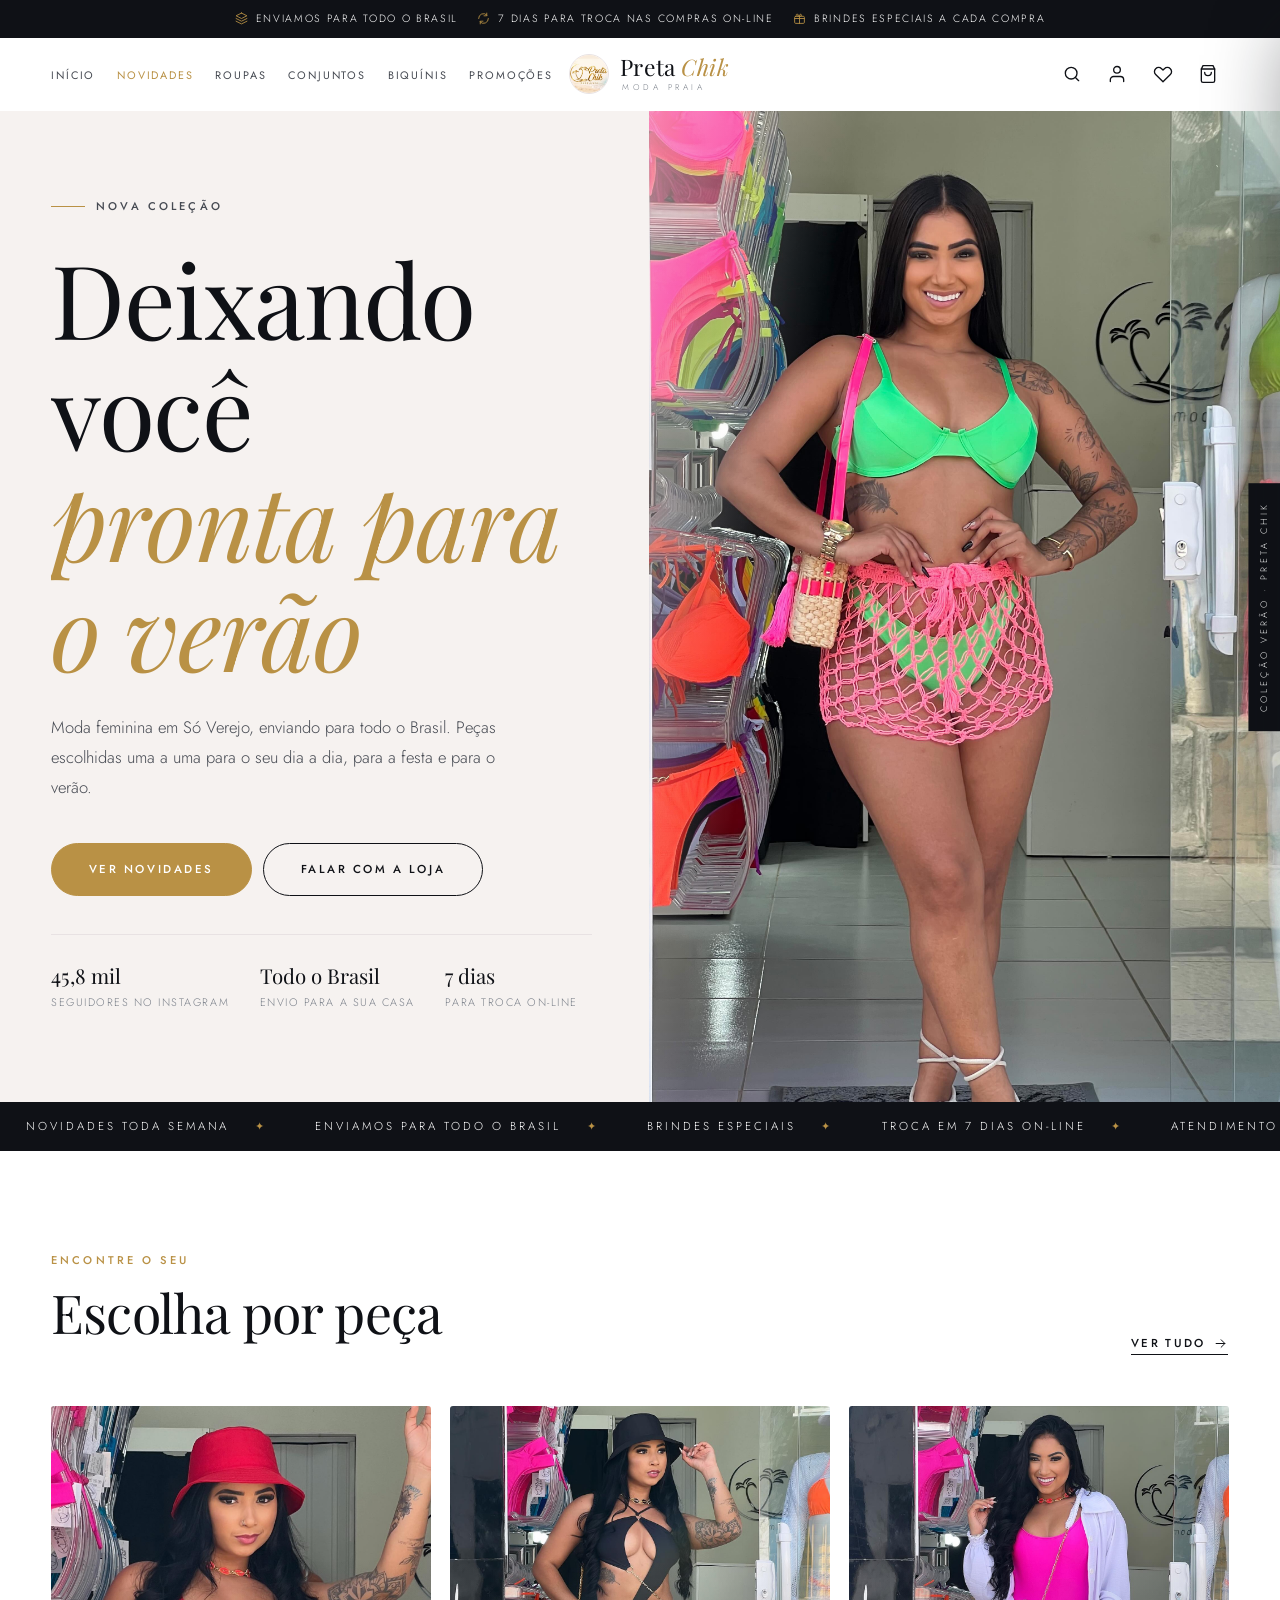
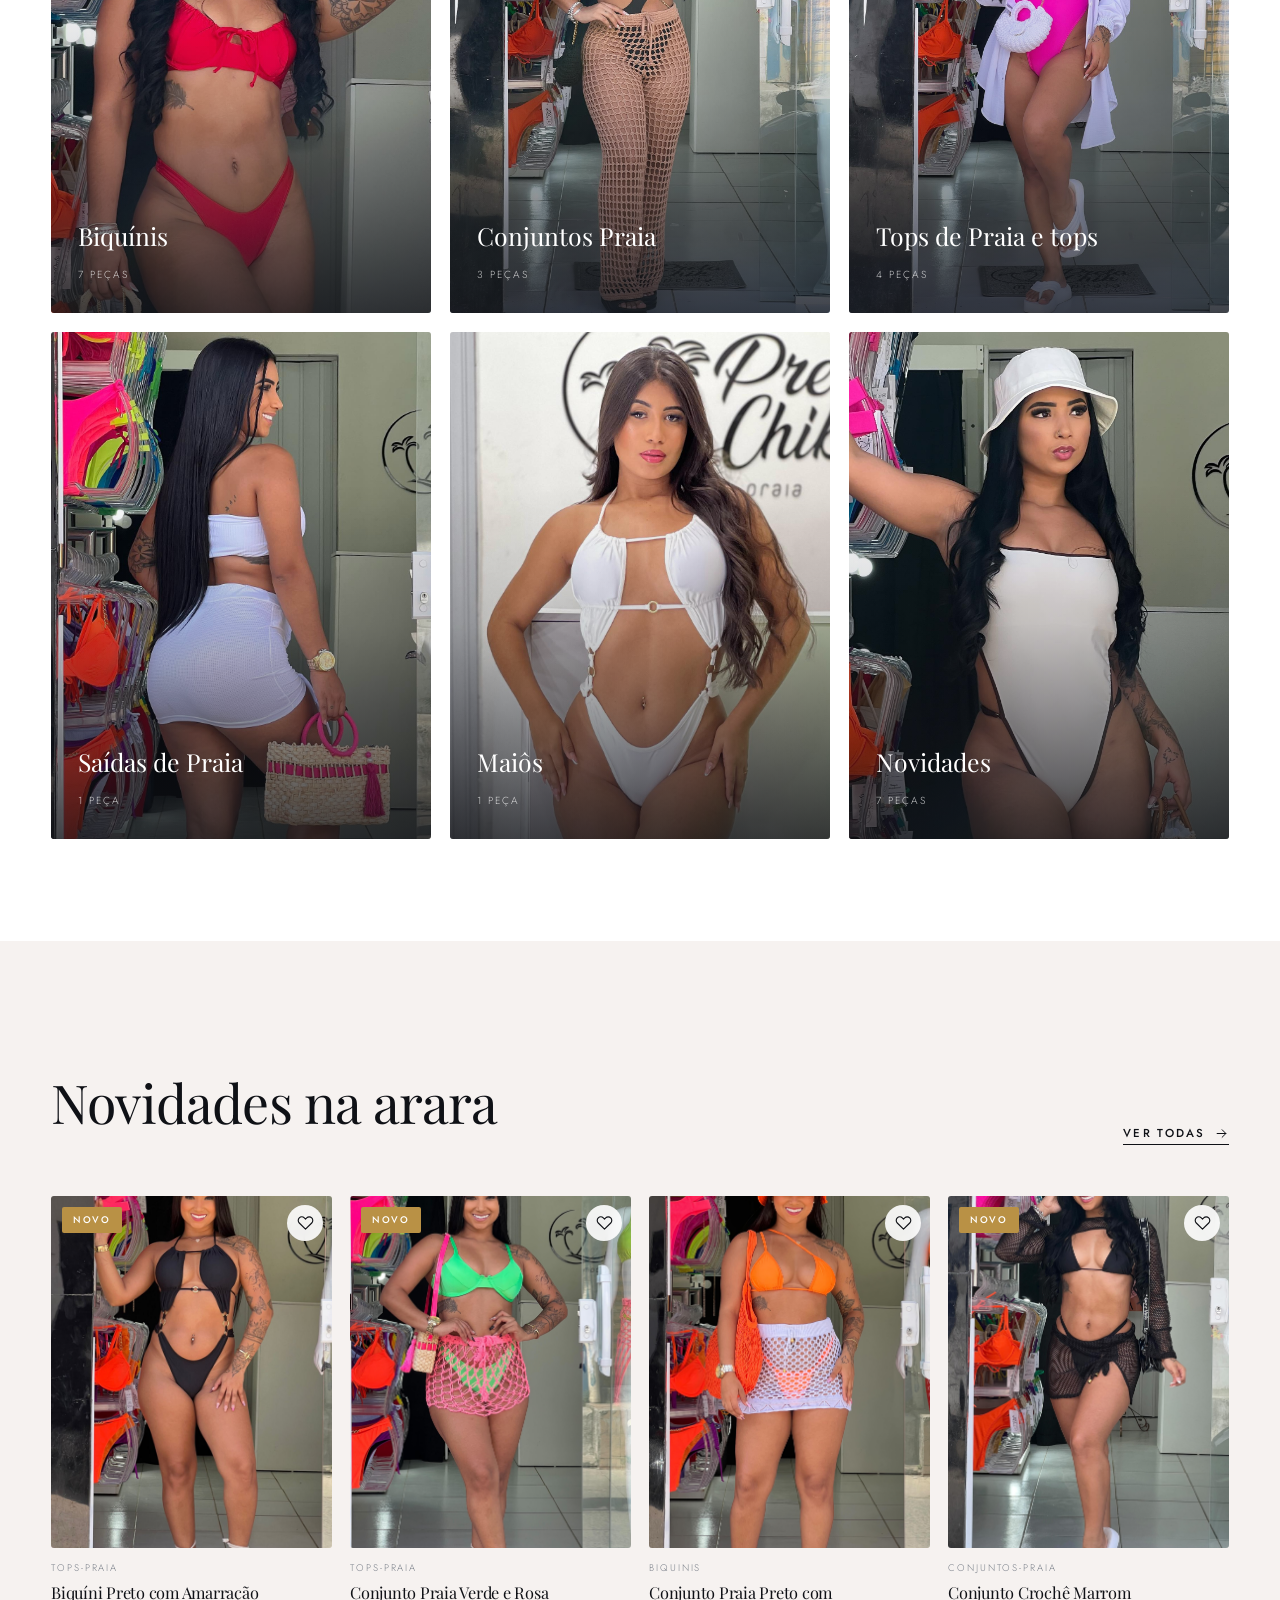
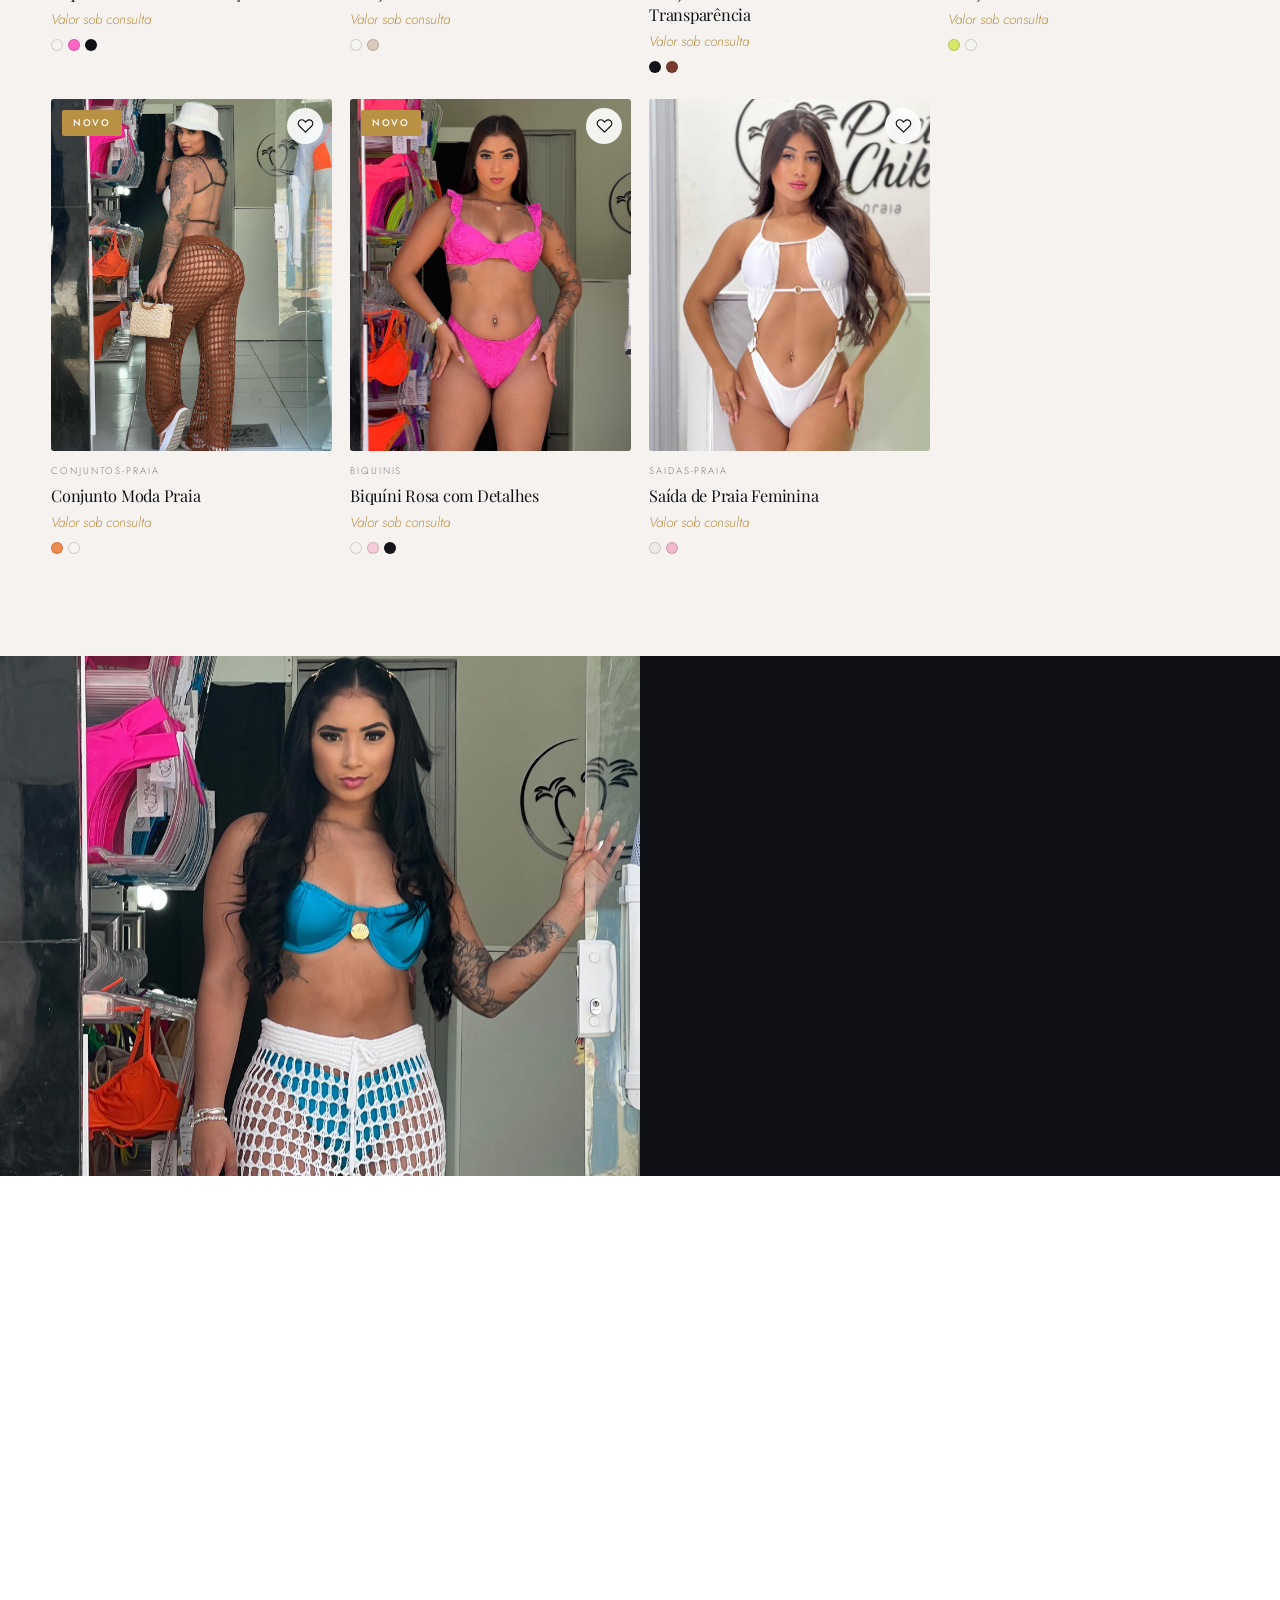
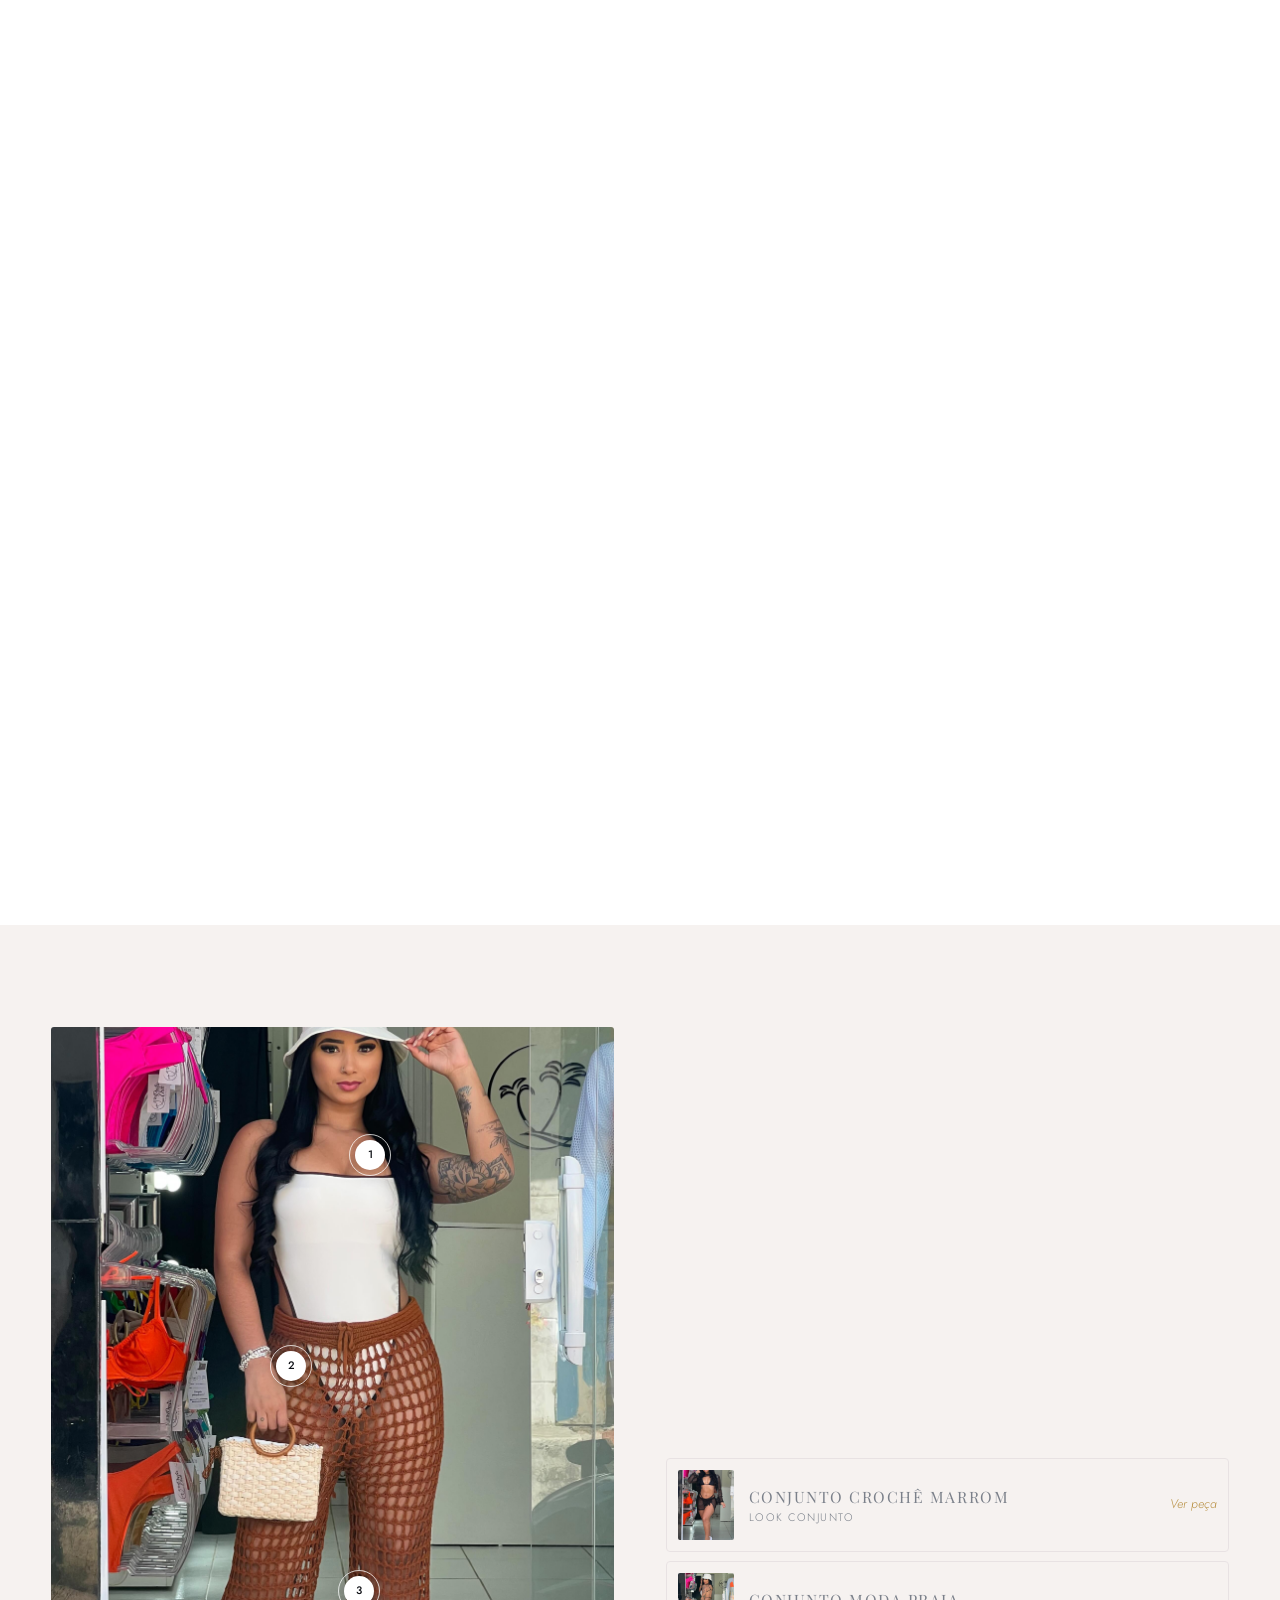
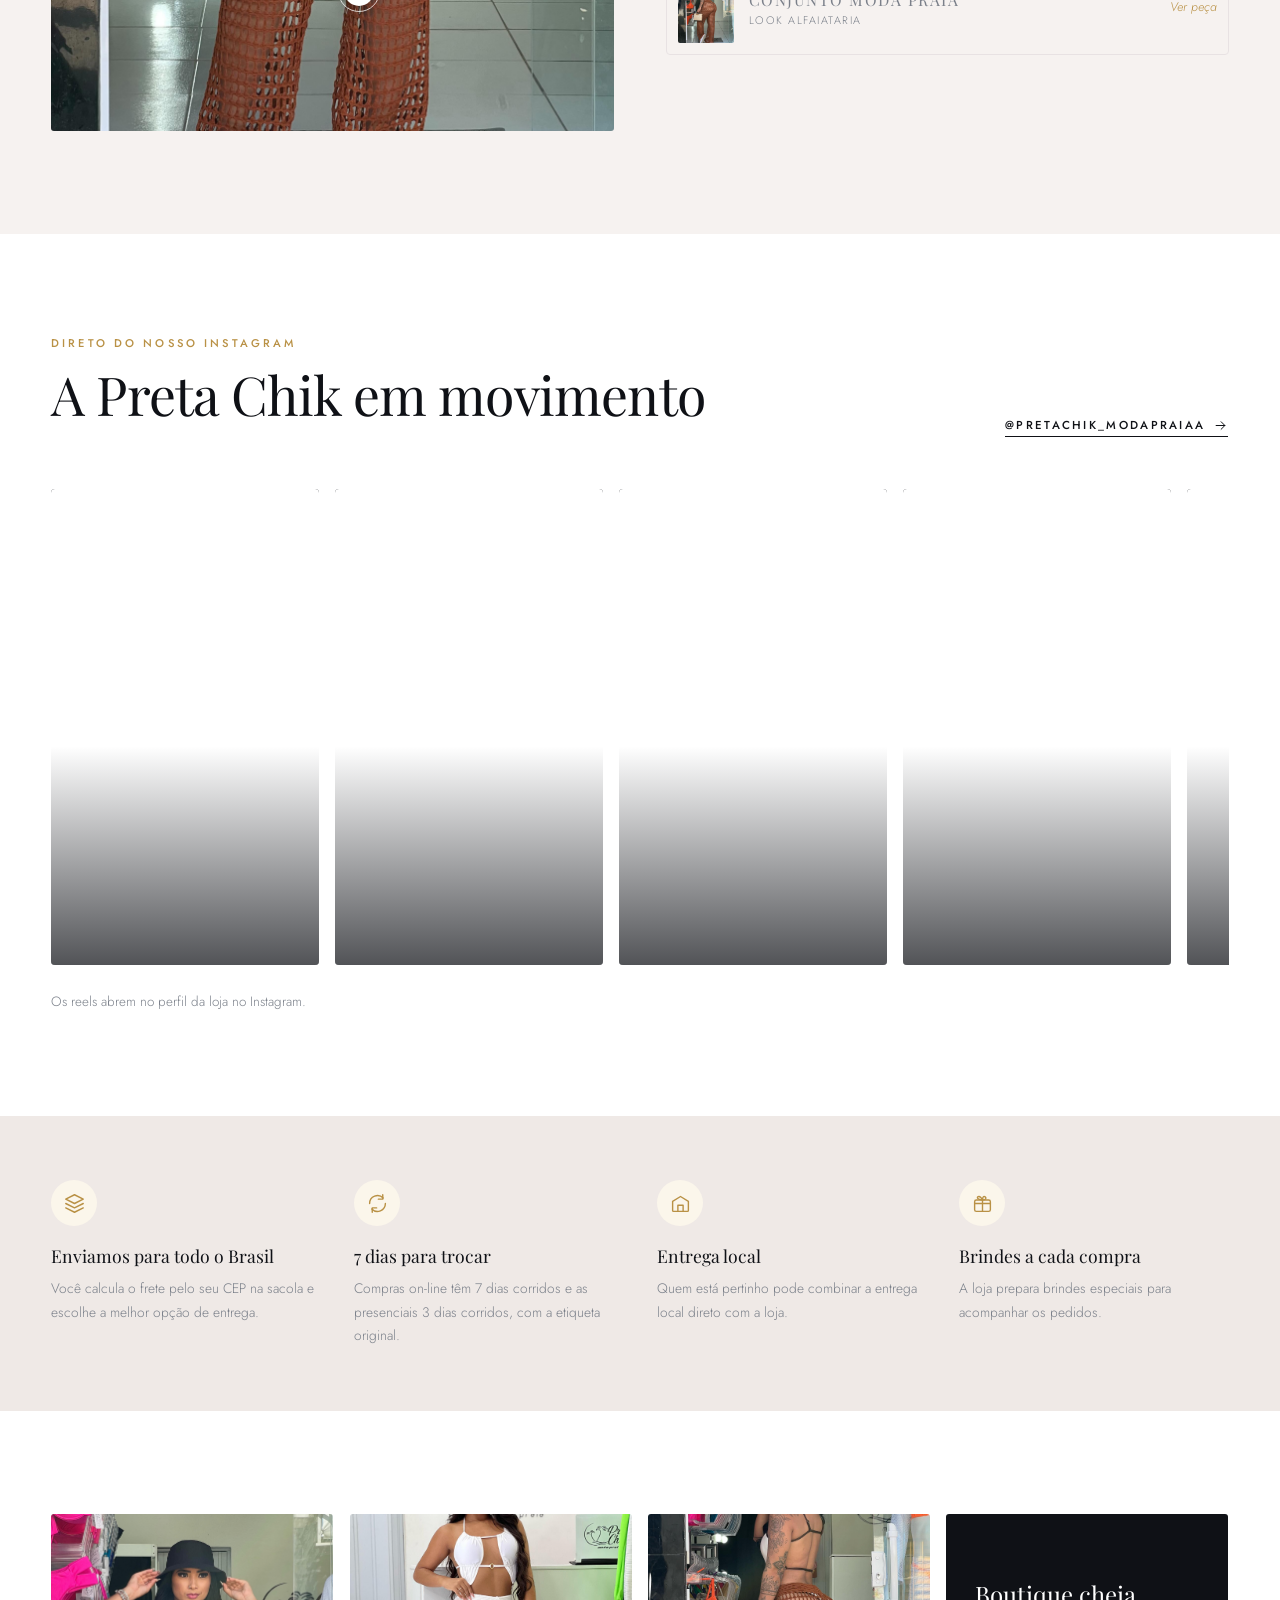
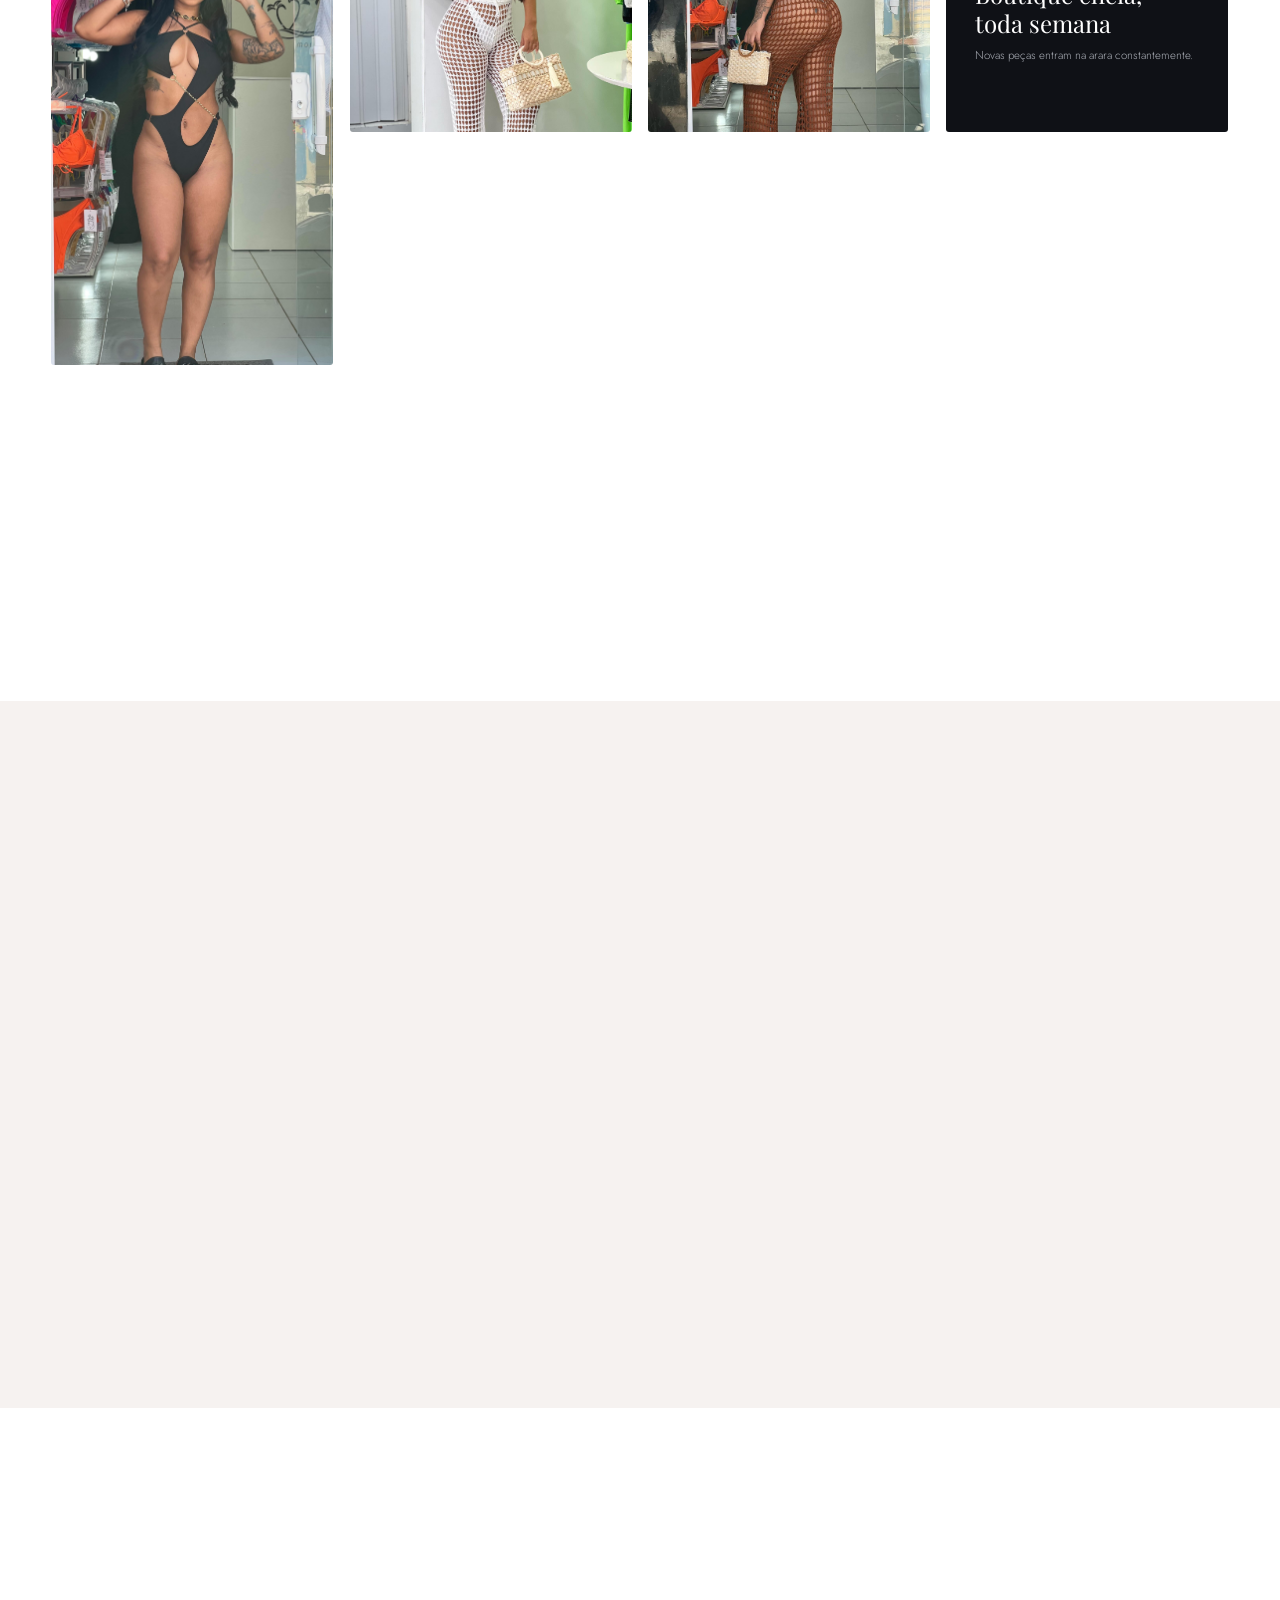
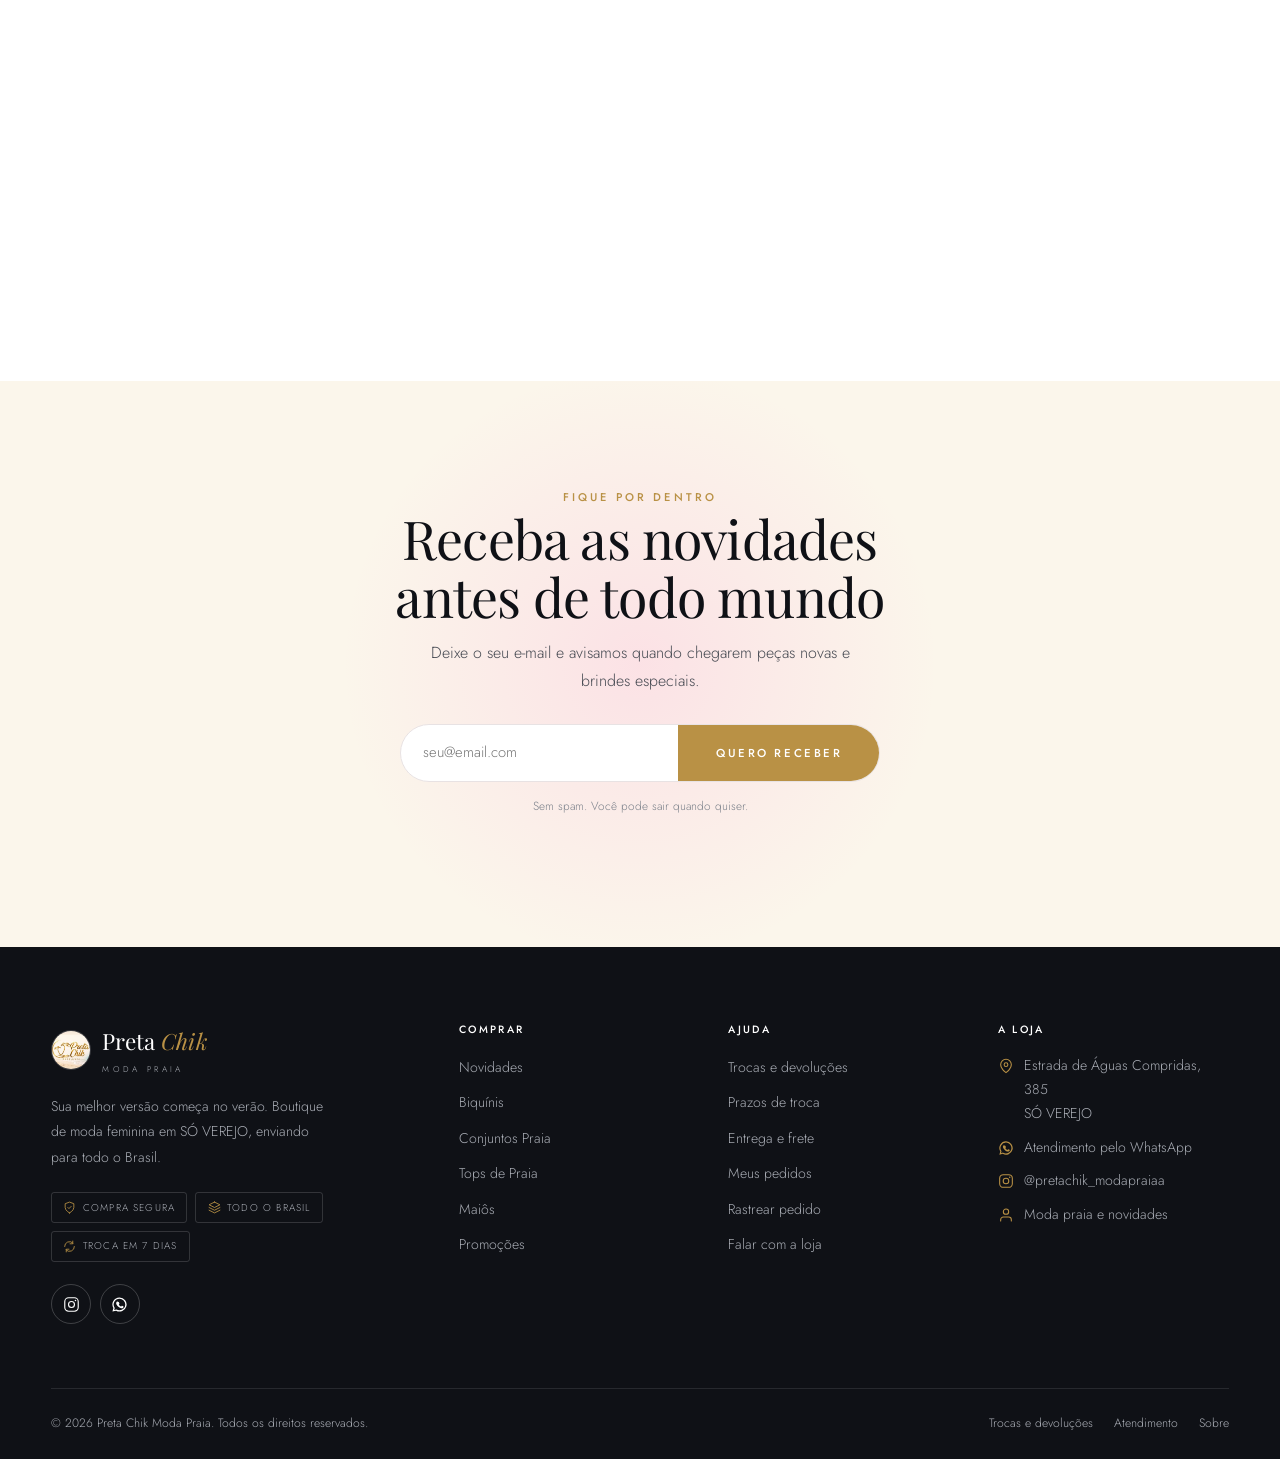
==== commit c6a060f3: "Atualiza Reels com publicacoes da Preta Chik" ====
--- a/index.html
+++ b/index.html
@@ -361,21 +361,31 @@
   // --- destaques: o restante
   LB.desenharCartoes("#gradeDestaques", PRODUTOS.slice(8, 16));
 
-  // --- reels (links reais do arquivo "link de rels.txt")
+  // Reels oficiais da Preta Chik
   var trilho = document.querySelector("#trilhoReels");
   if (trilho) {
-    trilho.innerHTML = REELS.map(function (r, i) {
-      return '<a class="reel rev" style="--atraso:' + (i * 60) + 'ms" href="' + r.url + '" target="_blank" rel="noopener" ' +
-        'aria-label="Abrir o reel ' + LB.escapa(r.titulo) + ' no Instagram">' +
-        '<img src="' + LB.img("reel", r.img.split("/")[1]) + '" alt="' + LB.escapa(r.titulo) + '" loading="lazy" width="480" height="854">' +
-        '<span class="reel__ig"><svg viewBox="0 0 24 24" fill="none" stroke="currentColor" stroke-width="1.6" stroke-linecap="round" stroke-linejoin="round" width="14" height="14"><rect x="2.5" y="2.5" width="19" height="19" rx="5.5"/><circle cx="12" cy="12" r="4.2"/><circle cx="17.6" cy="6.4" r="1.1" fill="currentColor" stroke="none"/></svg></span>' +
-        '<span class="reel__play"><svg viewBox="0 0 24 24" fill="currentColor" width="20" height="20"><path d="M7 4.5v15l13-7.5z"/></svg></span>' +
-        '<span class="reel__pe"><b>' + LB.escapa(r.titulo) + '</b><span>' + LB.escapa(r.tag) + '</span></span>' +
-        '</a>';
+    var linksReels = [
+      "https://www.instagram.com/p/Dc2B878tsQ9/",
+      "https://www.instagram.com/reel/DcE6C9ypXfI/",
+      "https://www.instagram.com/reel/DIoO3JVRPew/",
+      "https://www.instagram.com/reel/DYrnd-tJKaz/",
+      "https://www.instagram.com/reel/DItnCnnxt6C/",
+      "https://www.instagram.com/reel/DFNV8msxqIm/"
+    ];
+
+    trilho.innerHTML = linksReels.map(function (url, i) {
+      return '<div class="reel reel--instagram">' +
+        '<iframe src="' + url + 'embed/" ' +
+        'title="Publicacao ' + (i + 1) + ' da Preta Chik" ' +
+        'loading="lazy" scrolling="no" ' +
+        'style="width:100%;height:100%;border:0;background:#fff" ' +
+        'allowfullscreen></iframe>' +
+        '<a href="' + url + '" target="_blank" rel="noopener" ' +
+        'style="display:block;padding:.75rem;text-align:center;background:#fff;color:#111;font-size:.75rem">' +
+        'Abrir no Instagram</a>' +
+        '</div>';
     }).join("");
-    LB.observar(trilho);
   }
-
   // --- monte seu look: troca o look do palco e destaca a peça
   var LOOKS = [
     { id: "p09", foto: "tall/tall-a", rotulo: "Look longo" },
--- a/assets/css/site.css
+++ b/assets/css/site.css
@@ -742,4 +742,87 @@
 
 @media(min-width:769px){.ed-bloco{height:520px;min-height:0}.ed-bloco>div:first-child{height:520px;overflow:hidden}.ed-bloco>div:first-child img{width:100%;height:100%;object-fit:cover;object-position:center 40%}.ed-bloco>div:last-child{height:520px;min-height:0}}@media(max-width:768px){.ed-bloco{height:auto}.ed-bloco>div:first-child{height:340px;overflow:hidden}.ed-bloco>div:first-child img{width:100%;height:100%;object-fit:cover}.ed-bloco>div:last-child{height:auto}}
 .ed-bloco > div:first-child img{object-position:center 10% !important;}
-/* PRETA CHIK - Identidade dourada */ :root{--rosa:#B99145;--pink:#B99145;--cor-rosa:#B99145;}+/* PRETA CHIK - Identidade dourada */ :root{--rosa:#B99145;--pink:#B99145;--cor-rosa:#B99145;} 
+/* PRETA CHIK - AJUSTES RESPONSIVOS */
+
+/* Faixa superior: mensagens alinhadas */
+.faixa__dentro {
+  justify-content: center;
+  padding-block: .65rem;
+}
+
+.faixa__club {
+  justify-content: center;
+  flex-wrap: nowrap;
+  gap: clamp(.7rem, 1.5vw, 1.5rem);
+  min-width: 0;
+}
+
+.faixa__dir {
+  display: none;
+}
+
+/* Menu: limitar altura ao espaco da tela */
+.painel {
+  max-height: calc(100dvh - 80px);
+  overflow-y: auto;
+}
+
+/* Cards: impedir que conteudos ampliem colunas */
+.grade-produtos {
+  grid-template-columns: repeat(4, minmax(0, 1fr));
+}
+
+.grade-produtos > *,
+.cartao {
+  min-width: 0;
+}
+
+.cartao {
+  overflow-wrap: break-word;
+}
+
+@media (max-width: 1100px) {
+  .grade-produtos {
+    grid-template-columns: repeat(3, minmax(0, 1fr));
+  }
+
+  .faixa__club {
+    flex-wrap: wrap;
+  }
+}
+
+@media (max-width: 760px) {
+  .grade-produtos {
+    grid-template-columns: repeat(2, minmax(0, 1fr));
+    gap: 1.1rem .65rem;
+  }
+
+  .cartao__midia {
+    width: 100%;
+  }
+}
+
+@media (max-width: 700px) {
+  .faixa__dentro {
+    padding-block: .55rem;
+  }
+
+  .faixa__club {
+    width: 100%;
+    justify-content: center;
+  }
+
+  .faixa__club > span {
+    justify-content: center;
+    text-align: center;
+    white-space: normal;
+    line-height: 1.45;
+  }
+}
+
+@media (max-width: 380px) {
+  .grade-produtos {
+    gap: .9rem .5rem;
+  }
+}
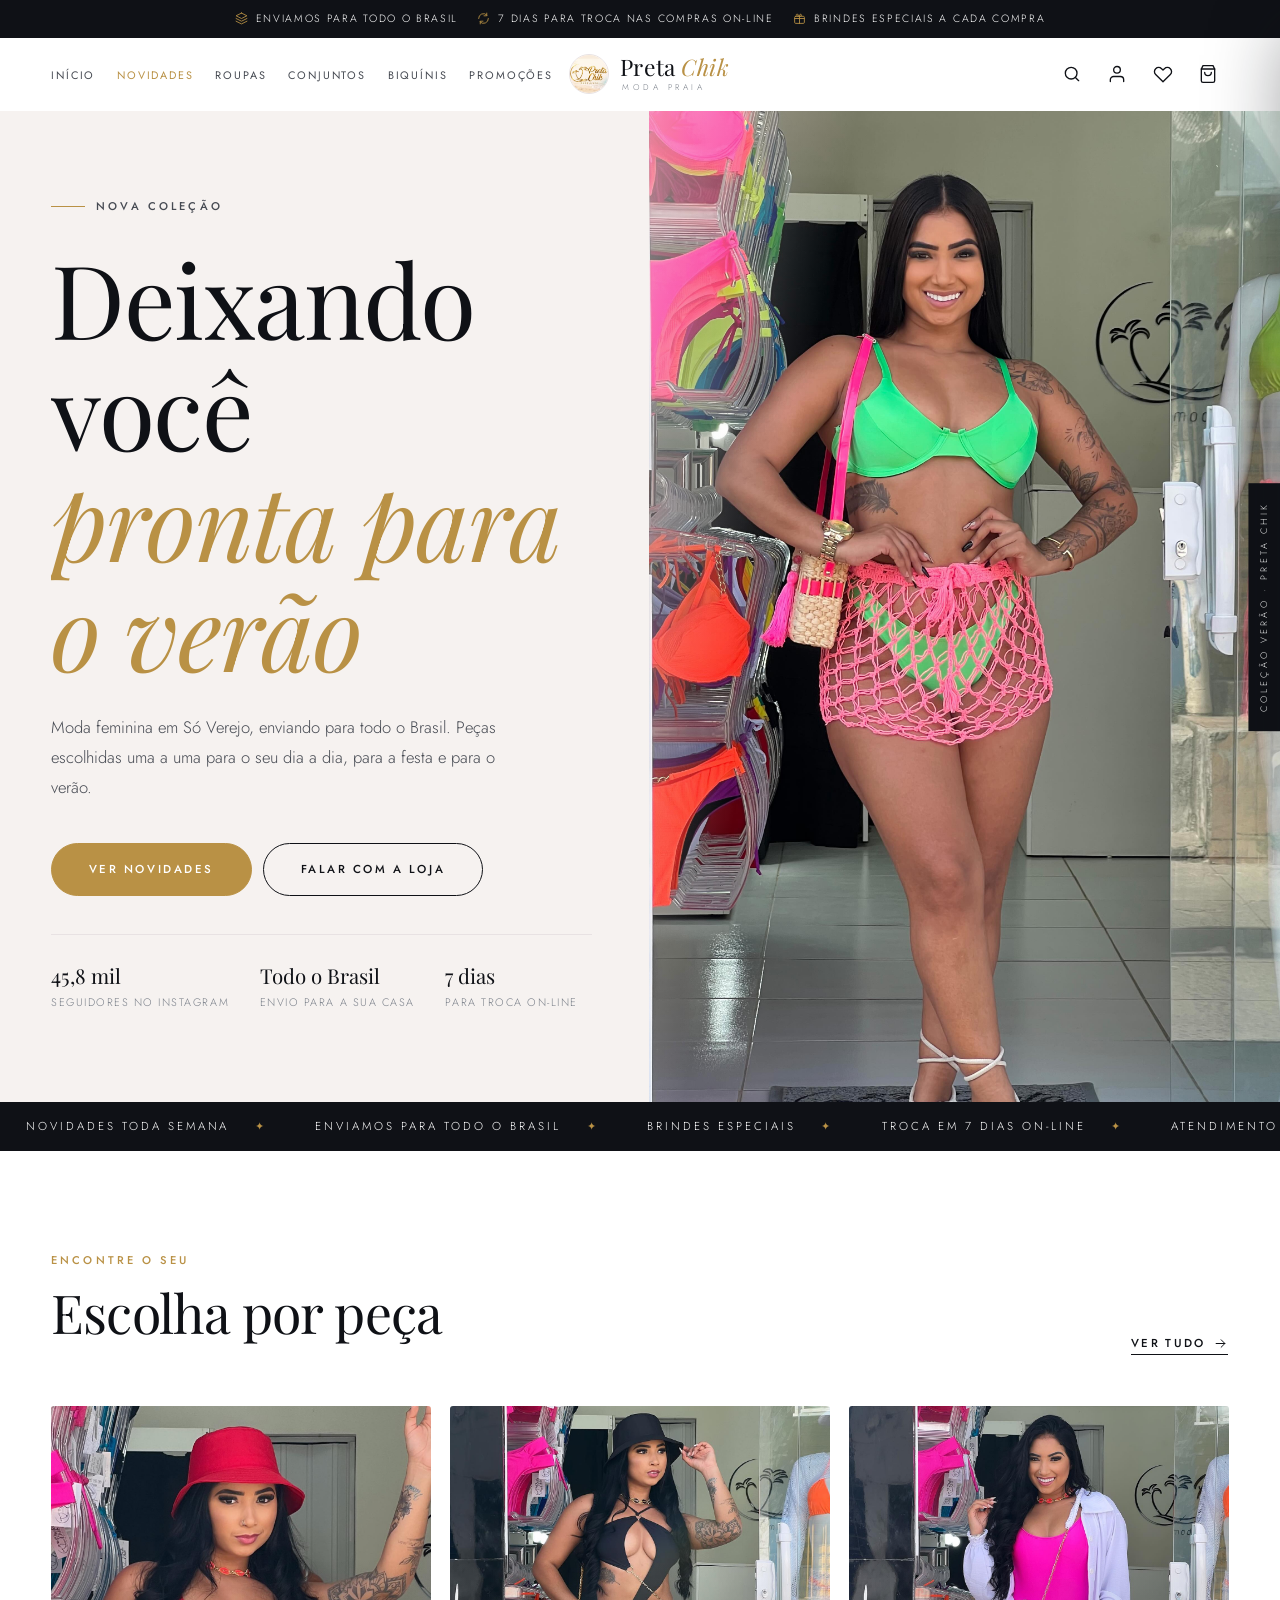
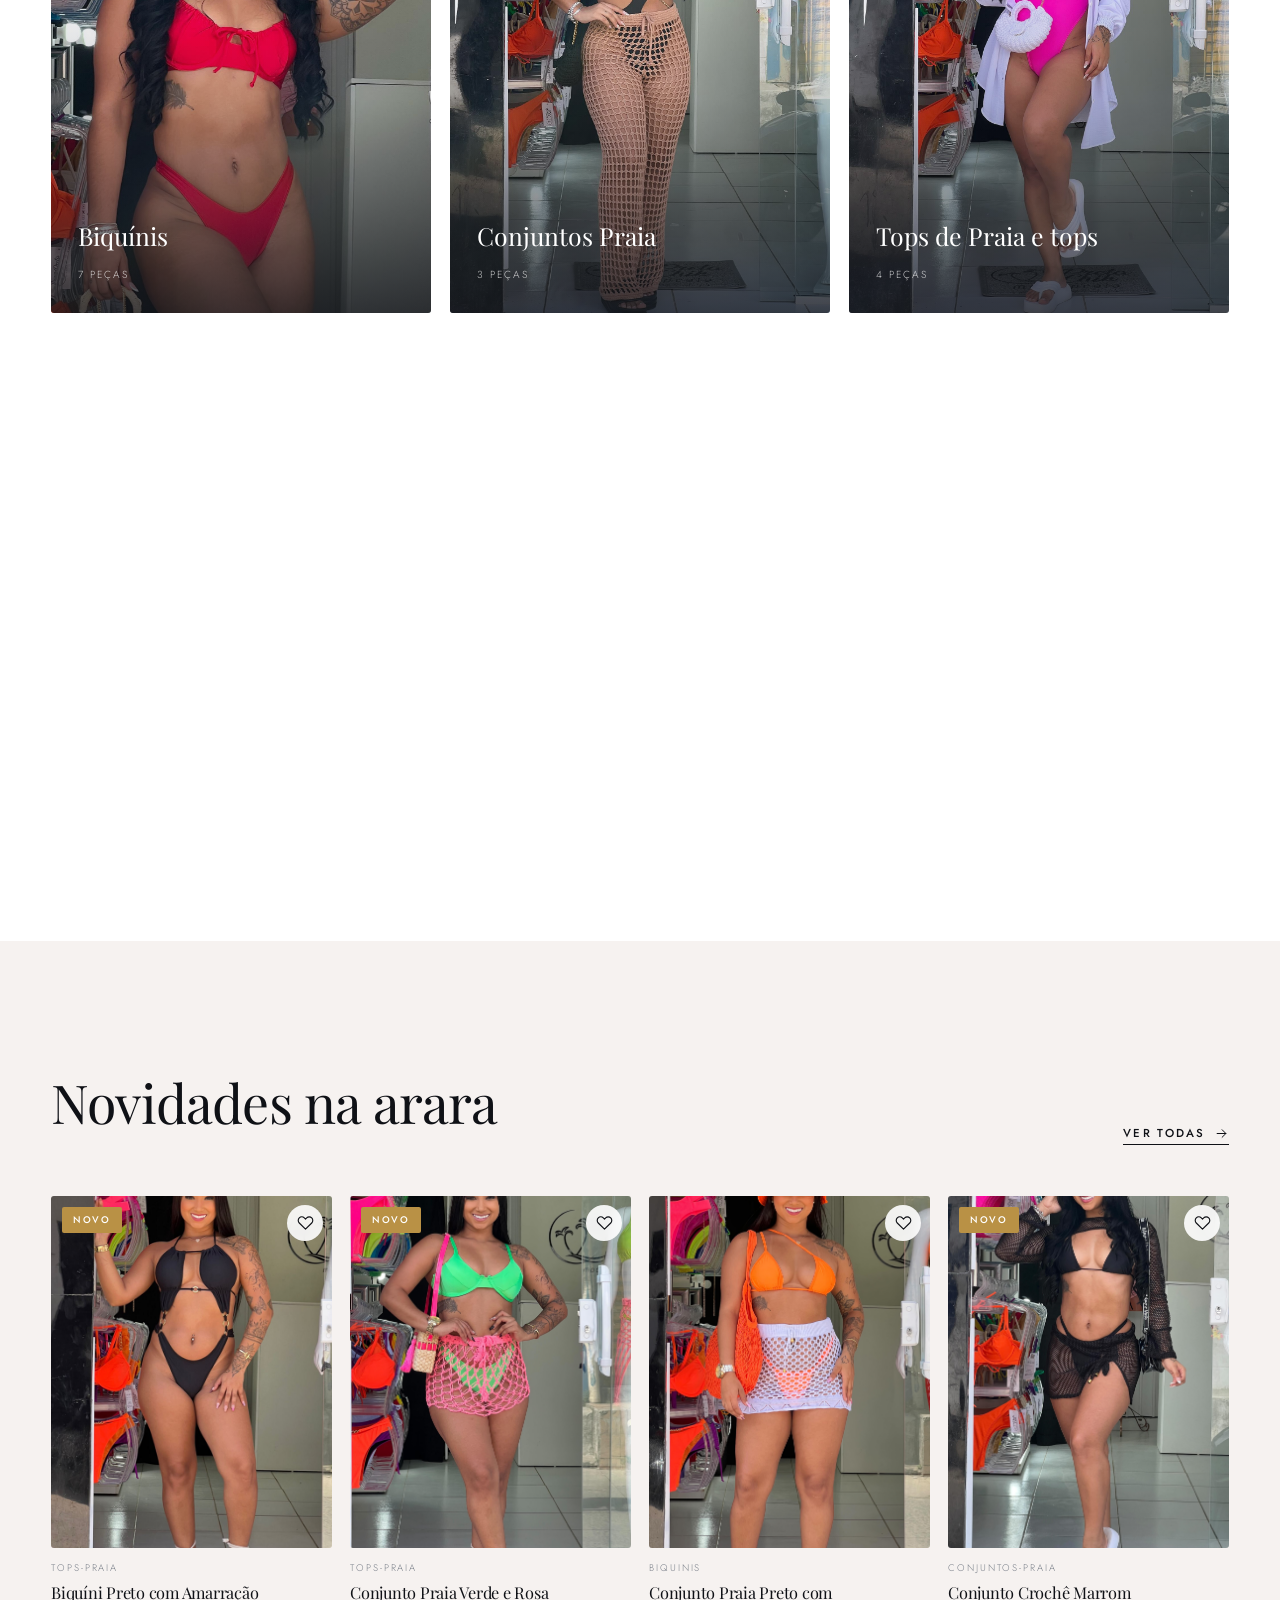
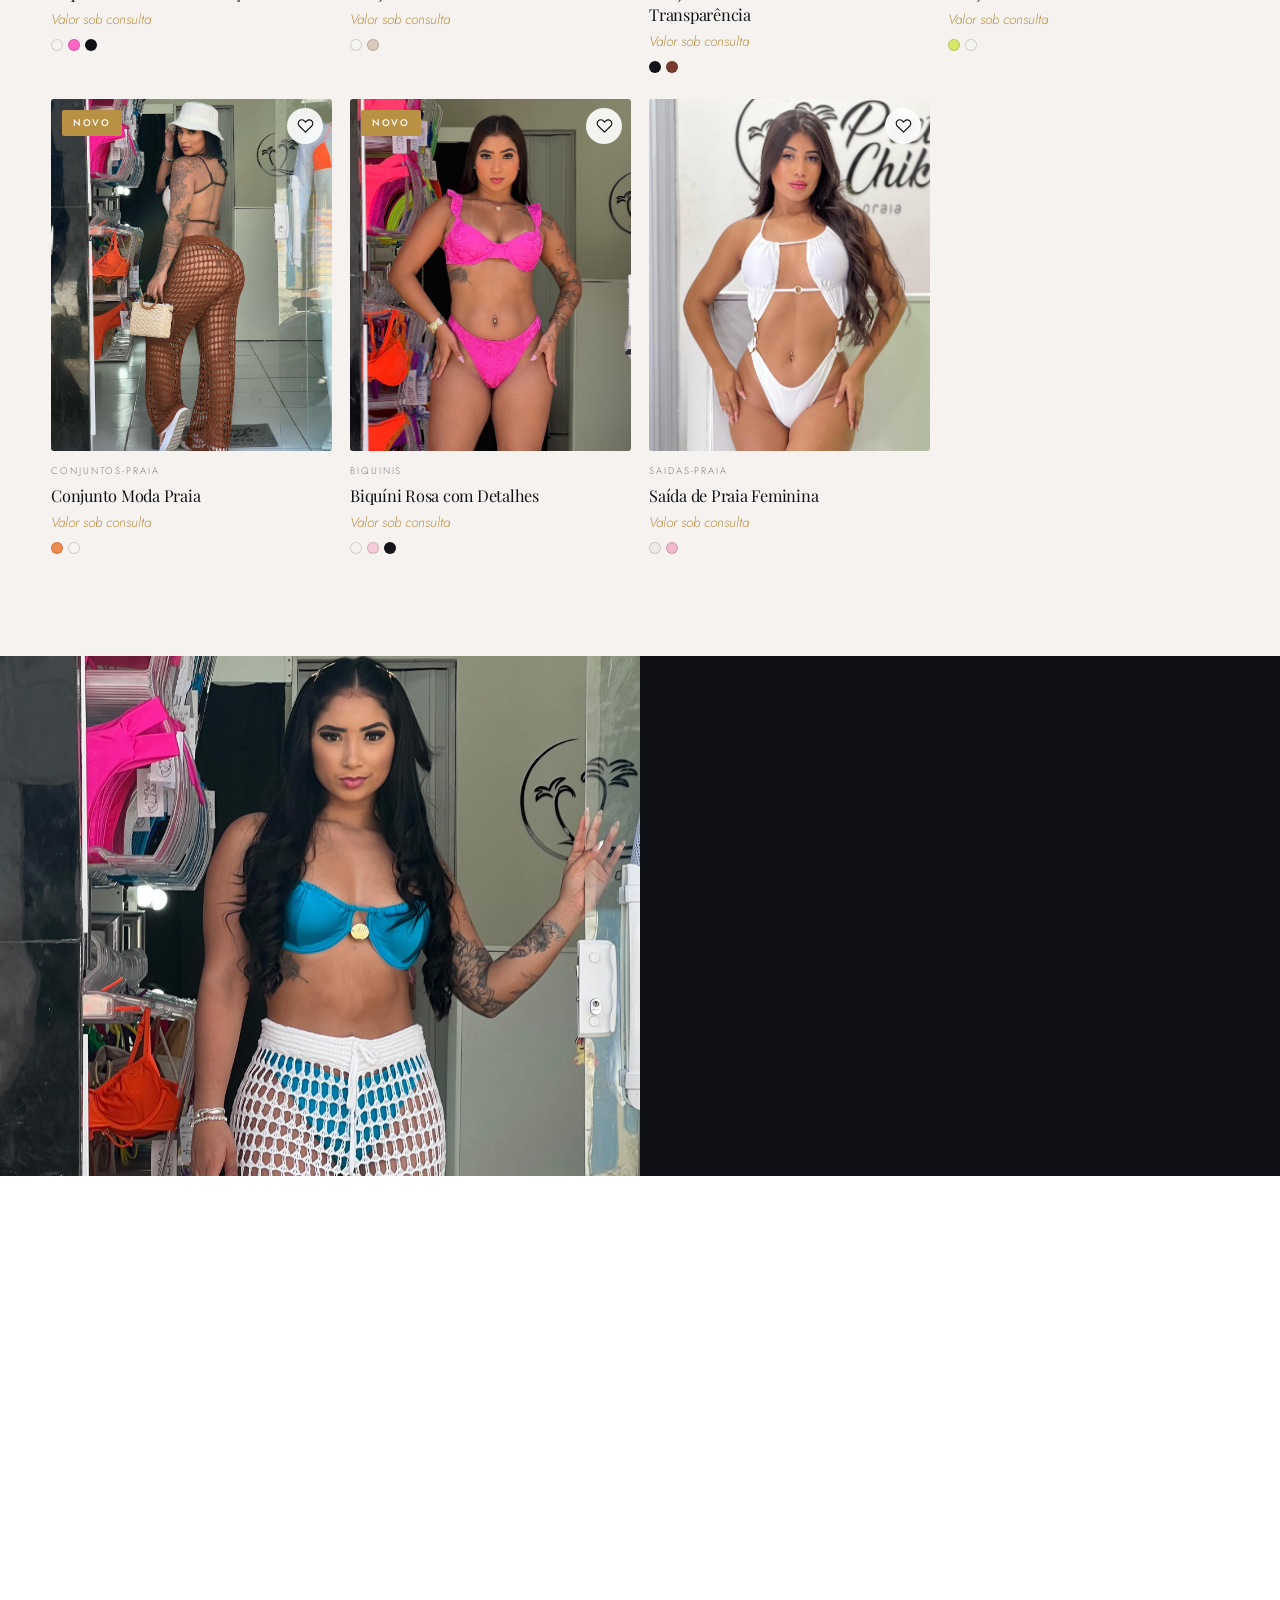
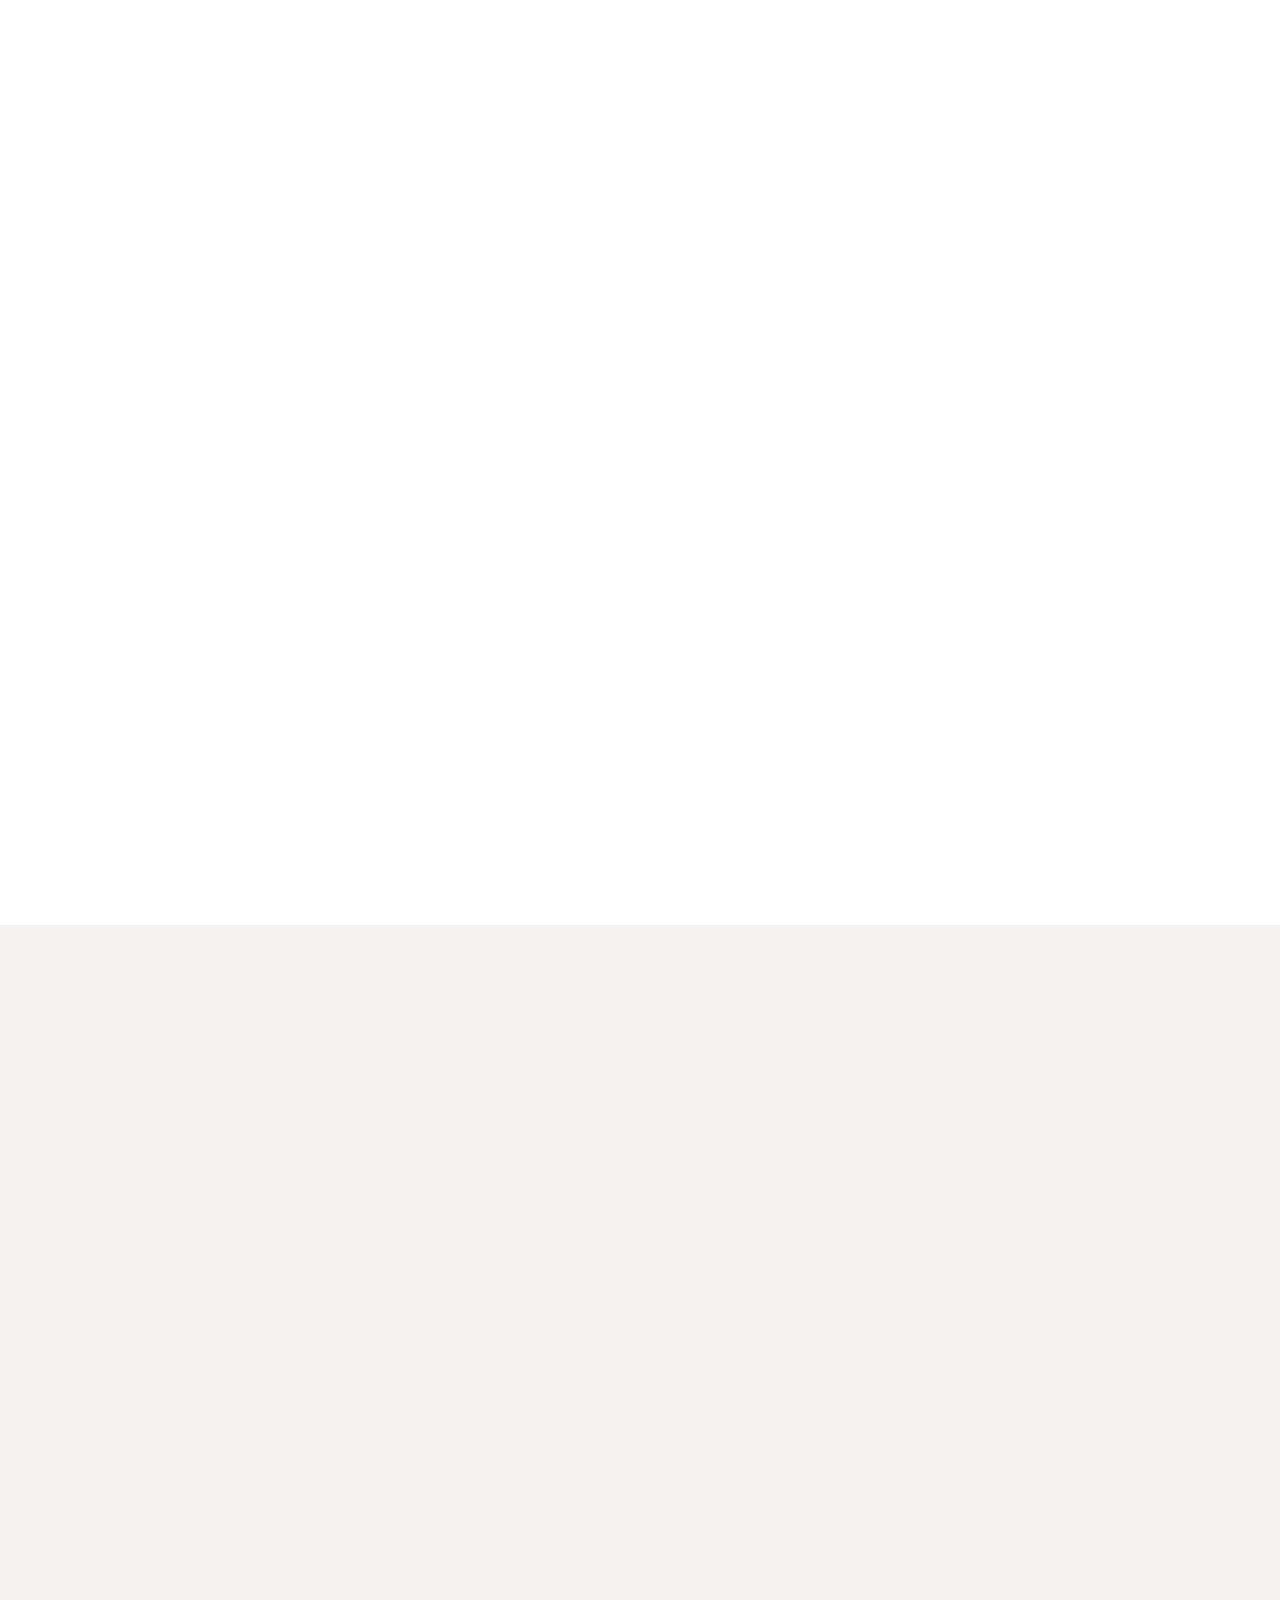
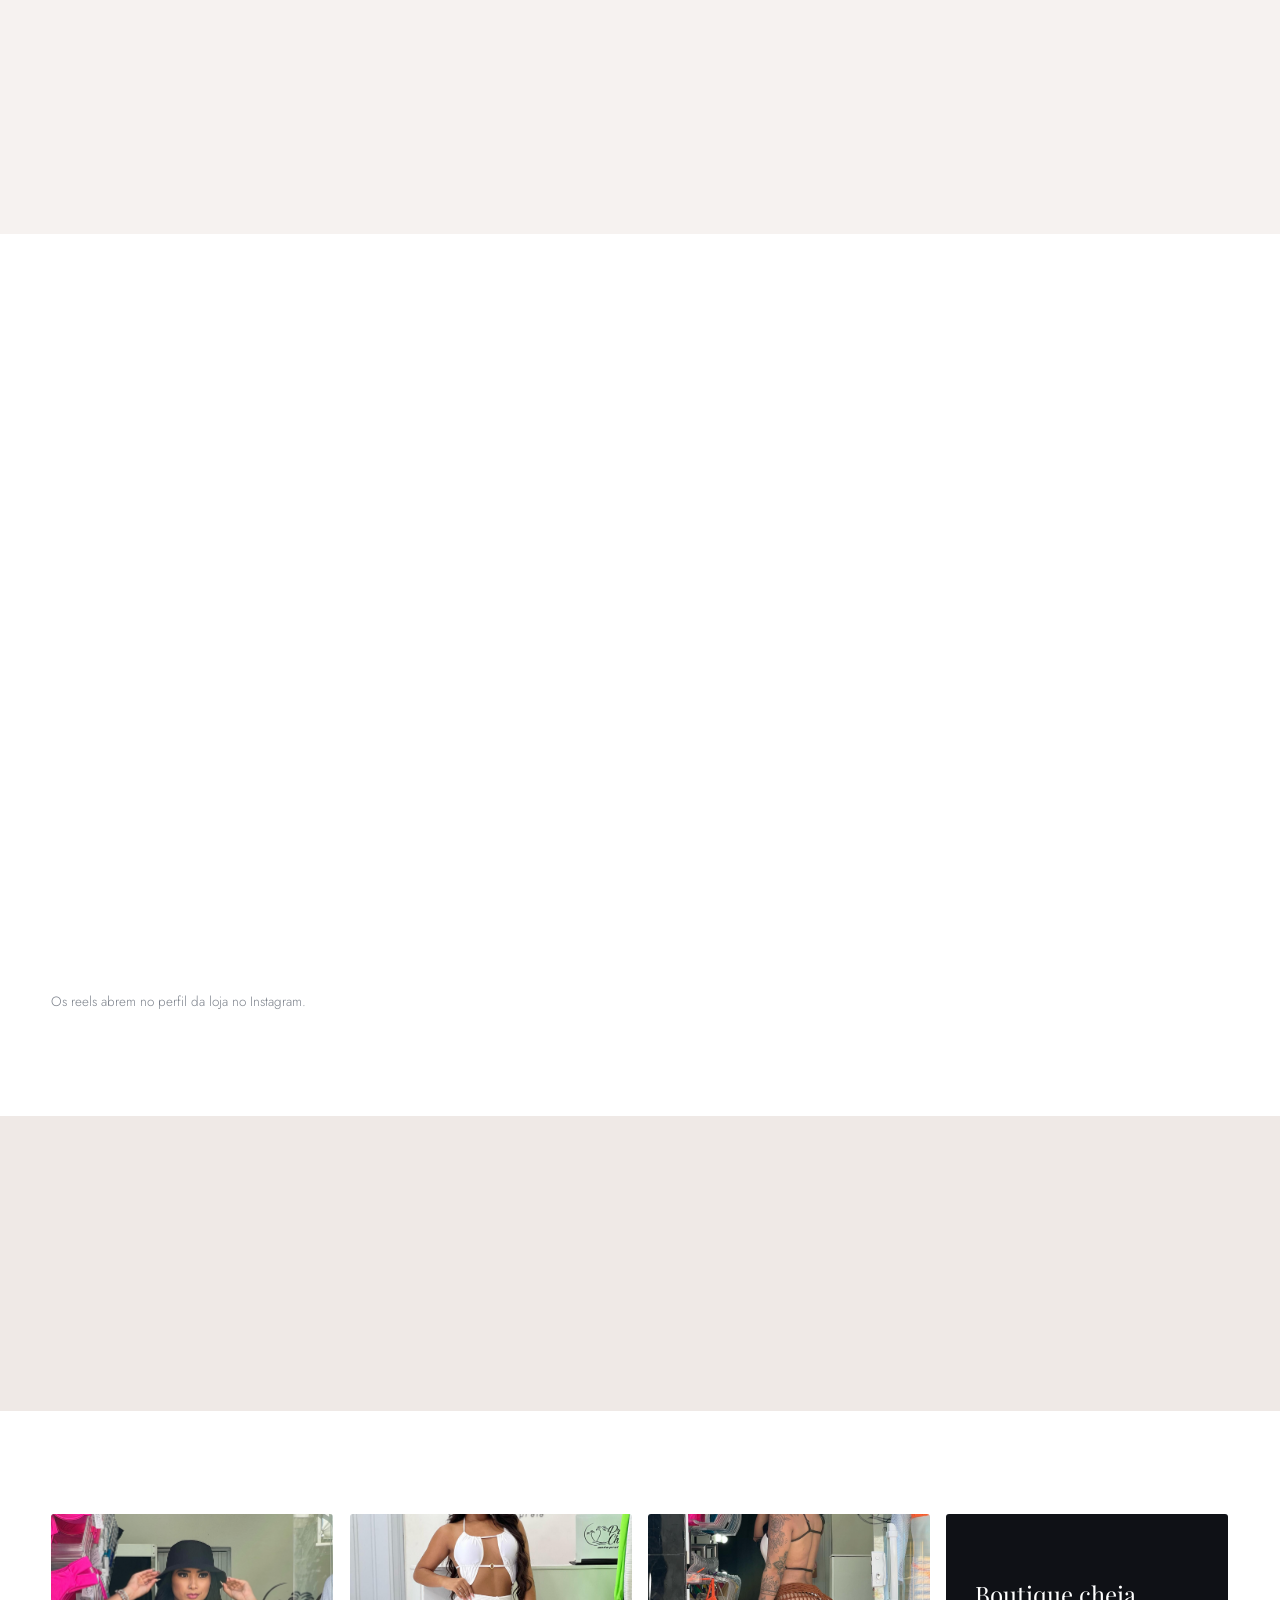
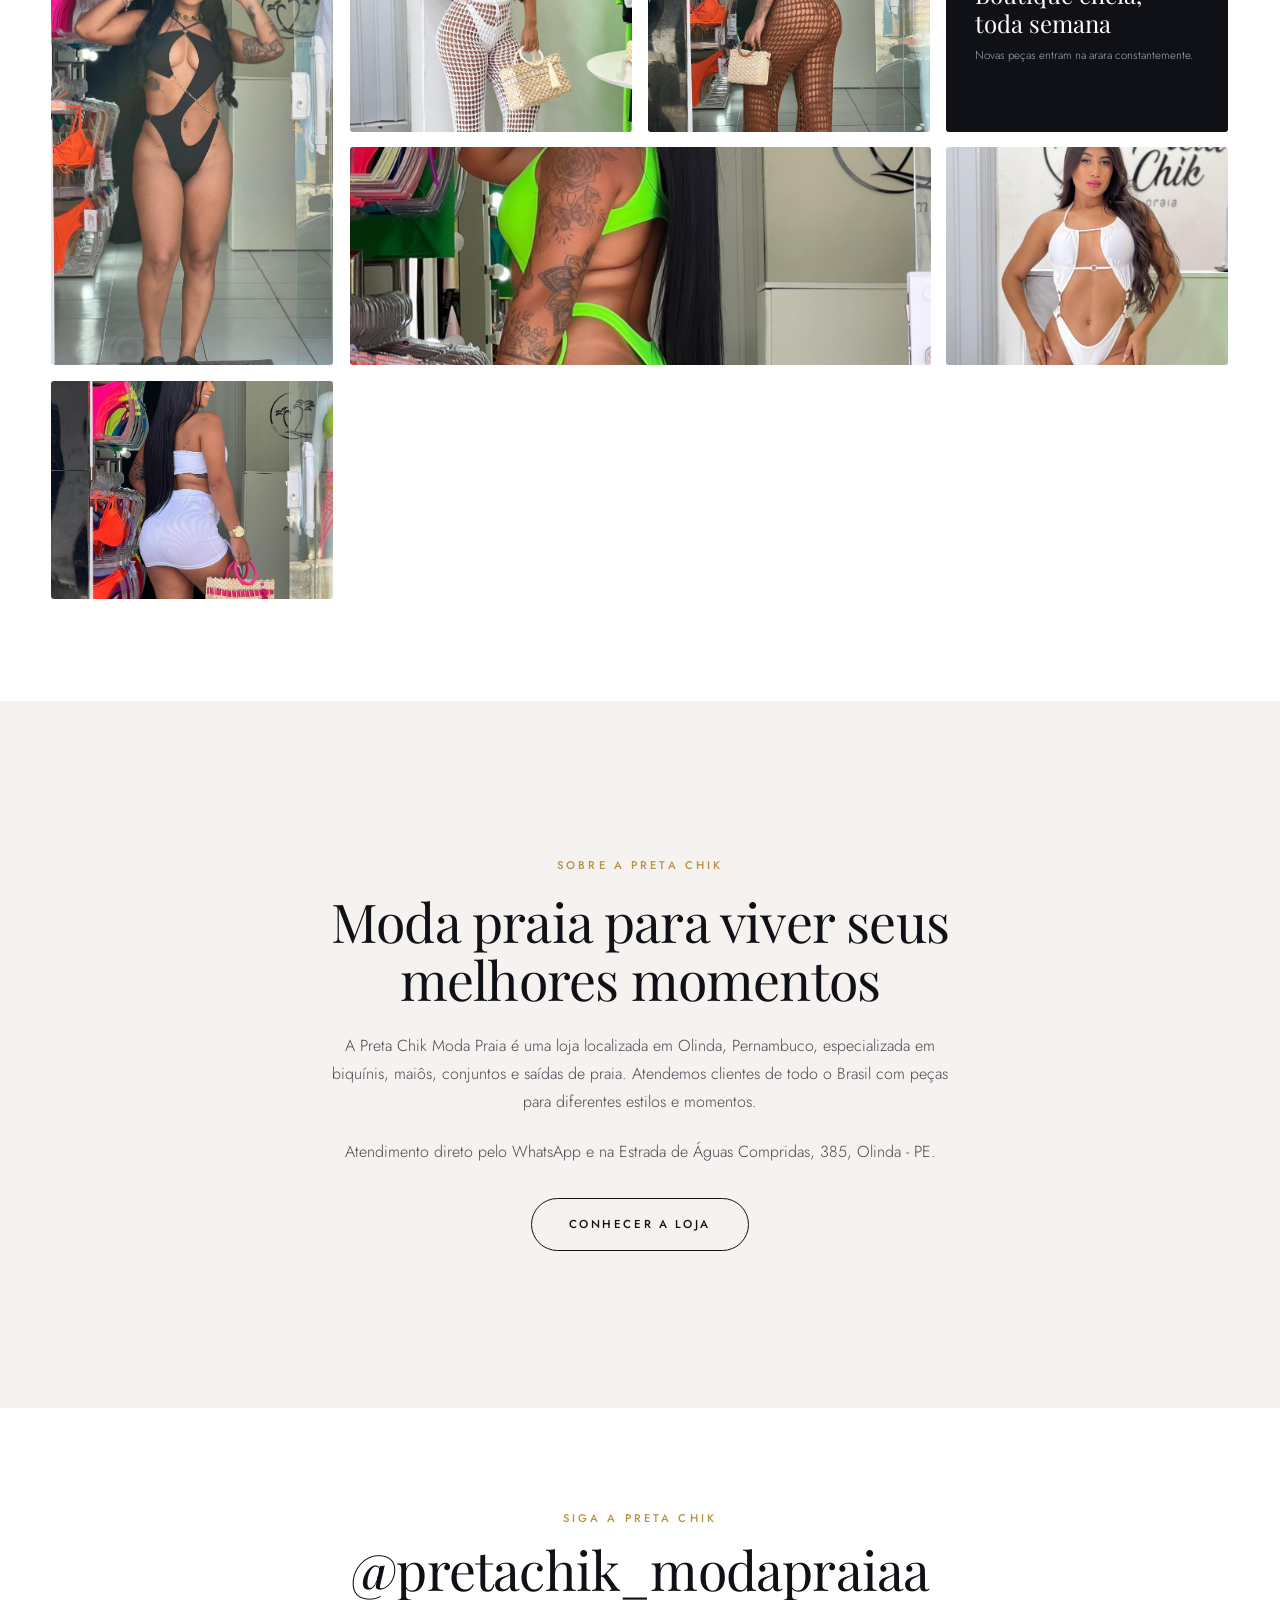
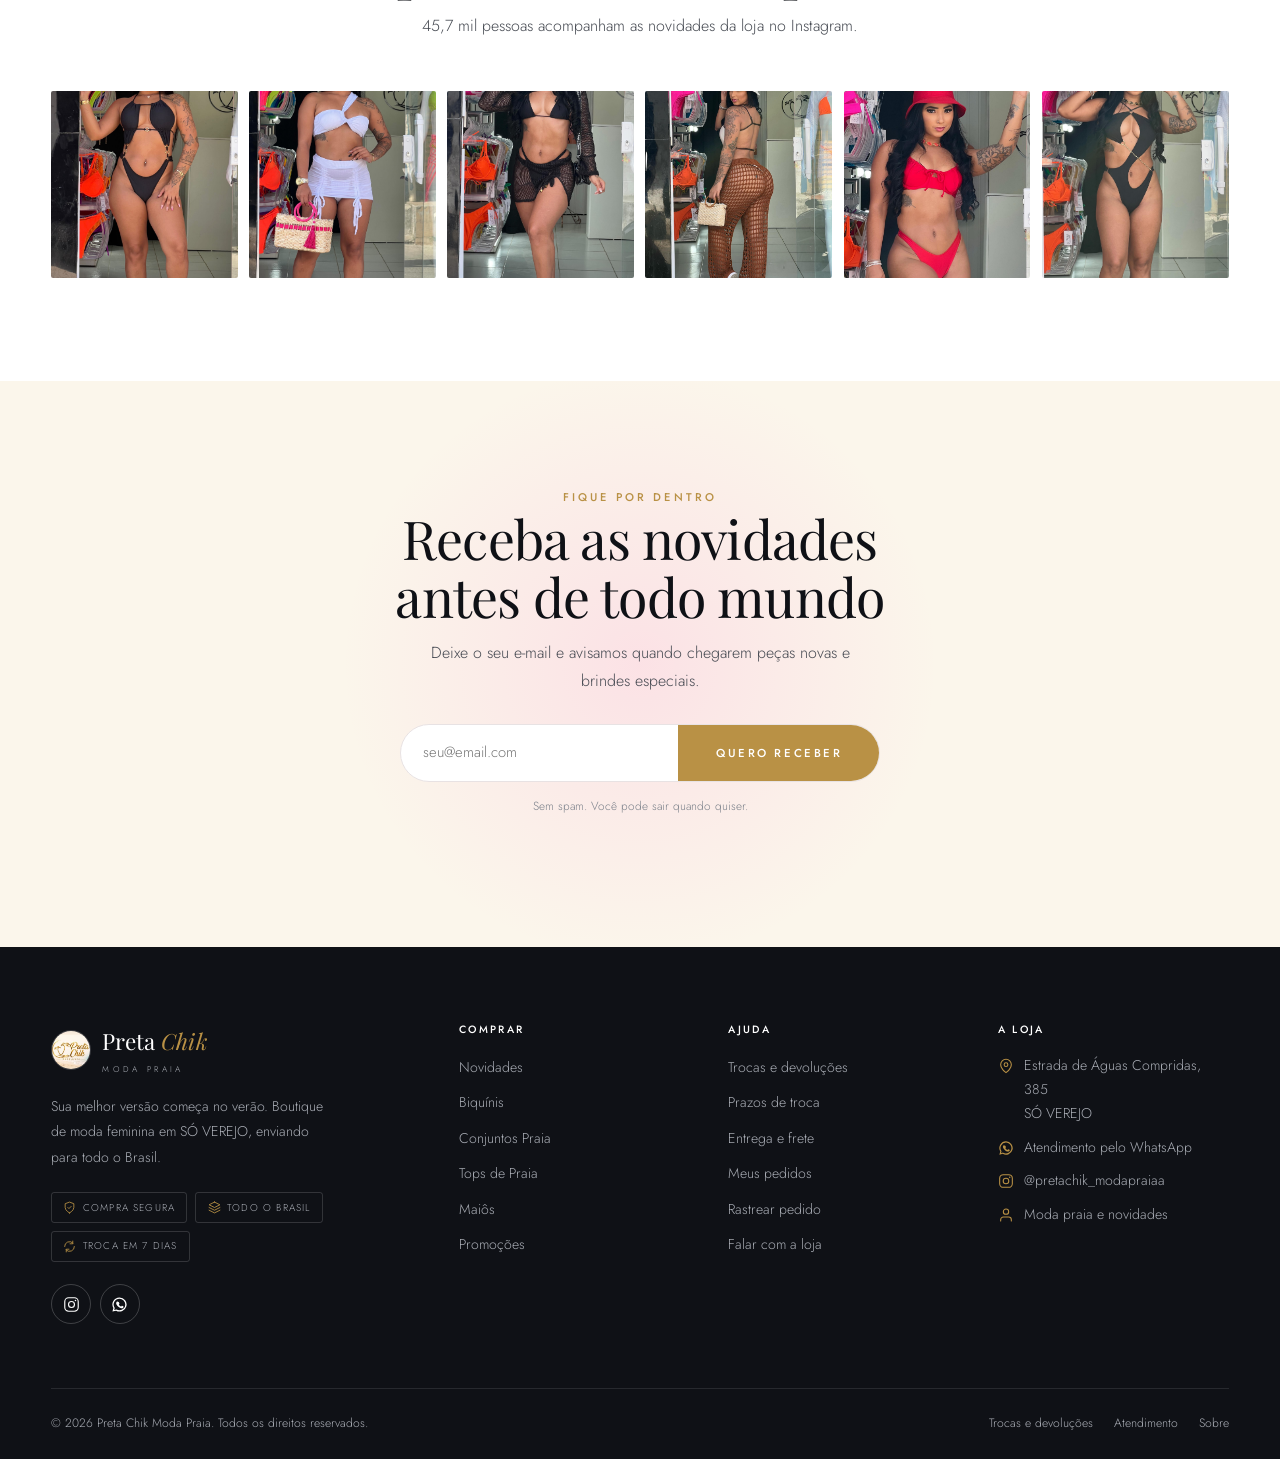
==== commit 5b2e470c: "Restaura layout dos Reels e atualiza links Instagram" ====
--- a/index.html
+++ b/index.html
@@ -361,31 +361,21 @@
   // --- destaques: o restante
   LB.desenharCartoes("#gradeDestaques", PRODUTOS.slice(8, 16));
 
-  // Reels oficiais da Preta Chik
+  // --- reels (links reais do arquivo "link de rels.txt")
   var trilho = document.querySelector("#trilhoReels");
   if (trilho) {
-    var linksReels = [
-      "https://www.instagram.com/p/Dc2B878tsQ9/",
-      "https://www.instagram.com/reel/DcE6C9ypXfI/",
-      "https://www.instagram.com/reel/DIoO3JVRPew/",
-      "https://www.instagram.com/reel/DYrnd-tJKaz/",
-      "https://www.instagram.com/reel/DItnCnnxt6C/",
-      "https://www.instagram.com/reel/DFNV8msxqIm/"
-    ];
-
-    trilho.innerHTML = linksReels.map(function (url, i) {
-      return '<div class="reel reel--instagram">' +
-        '<iframe src="' + url + 'embed/" ' +
-        'title="Publicacao ' + (i + 1) + ' da Preta Chik" ' +
-        'loading="lazy" scrolling="no" ' +
-        'style="width:100%;height:100%;border:0;background:#fff" ' +
-        'allowfullscreen></iframe>' +
-        '<a href="' + url + '" target="_blank" rel="noopener" ' +
-        'style="display:block;padding:.75rem;text-align:center;background:#fff;color:#111;font-size:.75rem">' +
-        'Abrir no Instagram</a>' +
-        '</div>';
+    trilho.innerHTML = REELS.map(function (r, i) {
+      return '<a class="reel rev" style="--atraso:' + (i * 60) + 'ms" href="' + r.url + '" target="_blank" rel="noopener" ' +
+        'aria-label="Abrir o reel ' + LB.escapa(r.titulo) + ' no Instagram">' +
+        '<img src="' + LB.img("reel", r.img.split("/")[1]) + '" alt="' + LB.escapa(r.titulo) + '" loading="lazy" width="480" height="854">' +
+        '<span class="reel__ig"><svg viewBox="0 0 24 24" fill="none" stroke="currentColor" stroke-width="1.6" stroke-linecap="round" stroke-linejoin="round" width="14" height="14"><rect x="2.5" y="2.5" width="19" height="19" rx="5.5"/><circle cx="12" cy="12" r="4.2"/><circle cx="17.6" cy="6.4" r="1.1" fill="currentColor" stroke="none"/></svg></span>' +
+        '<span class="reel__play"><svg viewBox="0 0 24 24" fill="currentColor" width="20" height="20"><path d="M7 4.5v15l13-7.5z"/></svg></span>' +
+        '<span class="reel__pe"><b>' + LB.escapa(r.titulo) + '</b><span>' + LB.escapa(r.tag) + '</span></span>' +
+        '</a>';
     }).join("");
+    LB.observar(trilho);
   }
+
   // --- monte seu look: troca o look do palco e destaca a peça
   var LOOKS = [
     { id: "p09", foto: "tall/tall-a", rotulo: "Look longo" },
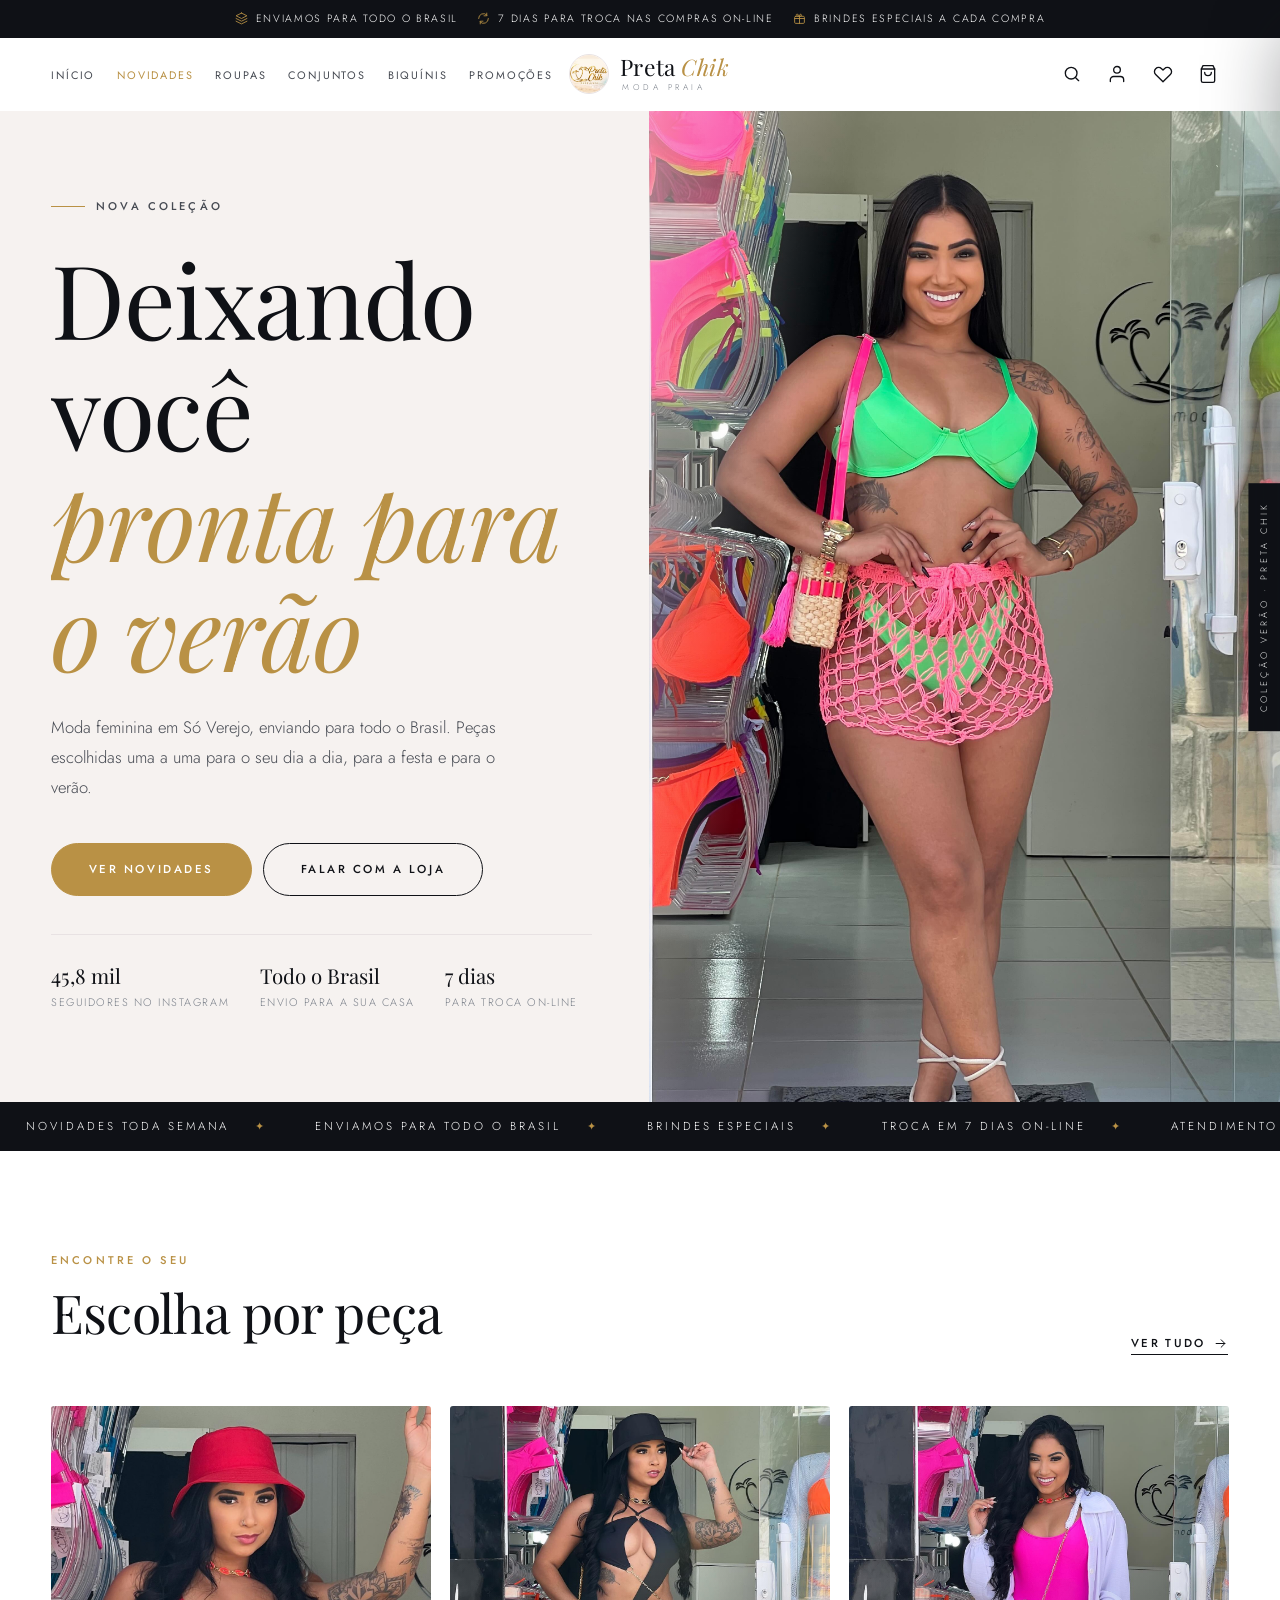
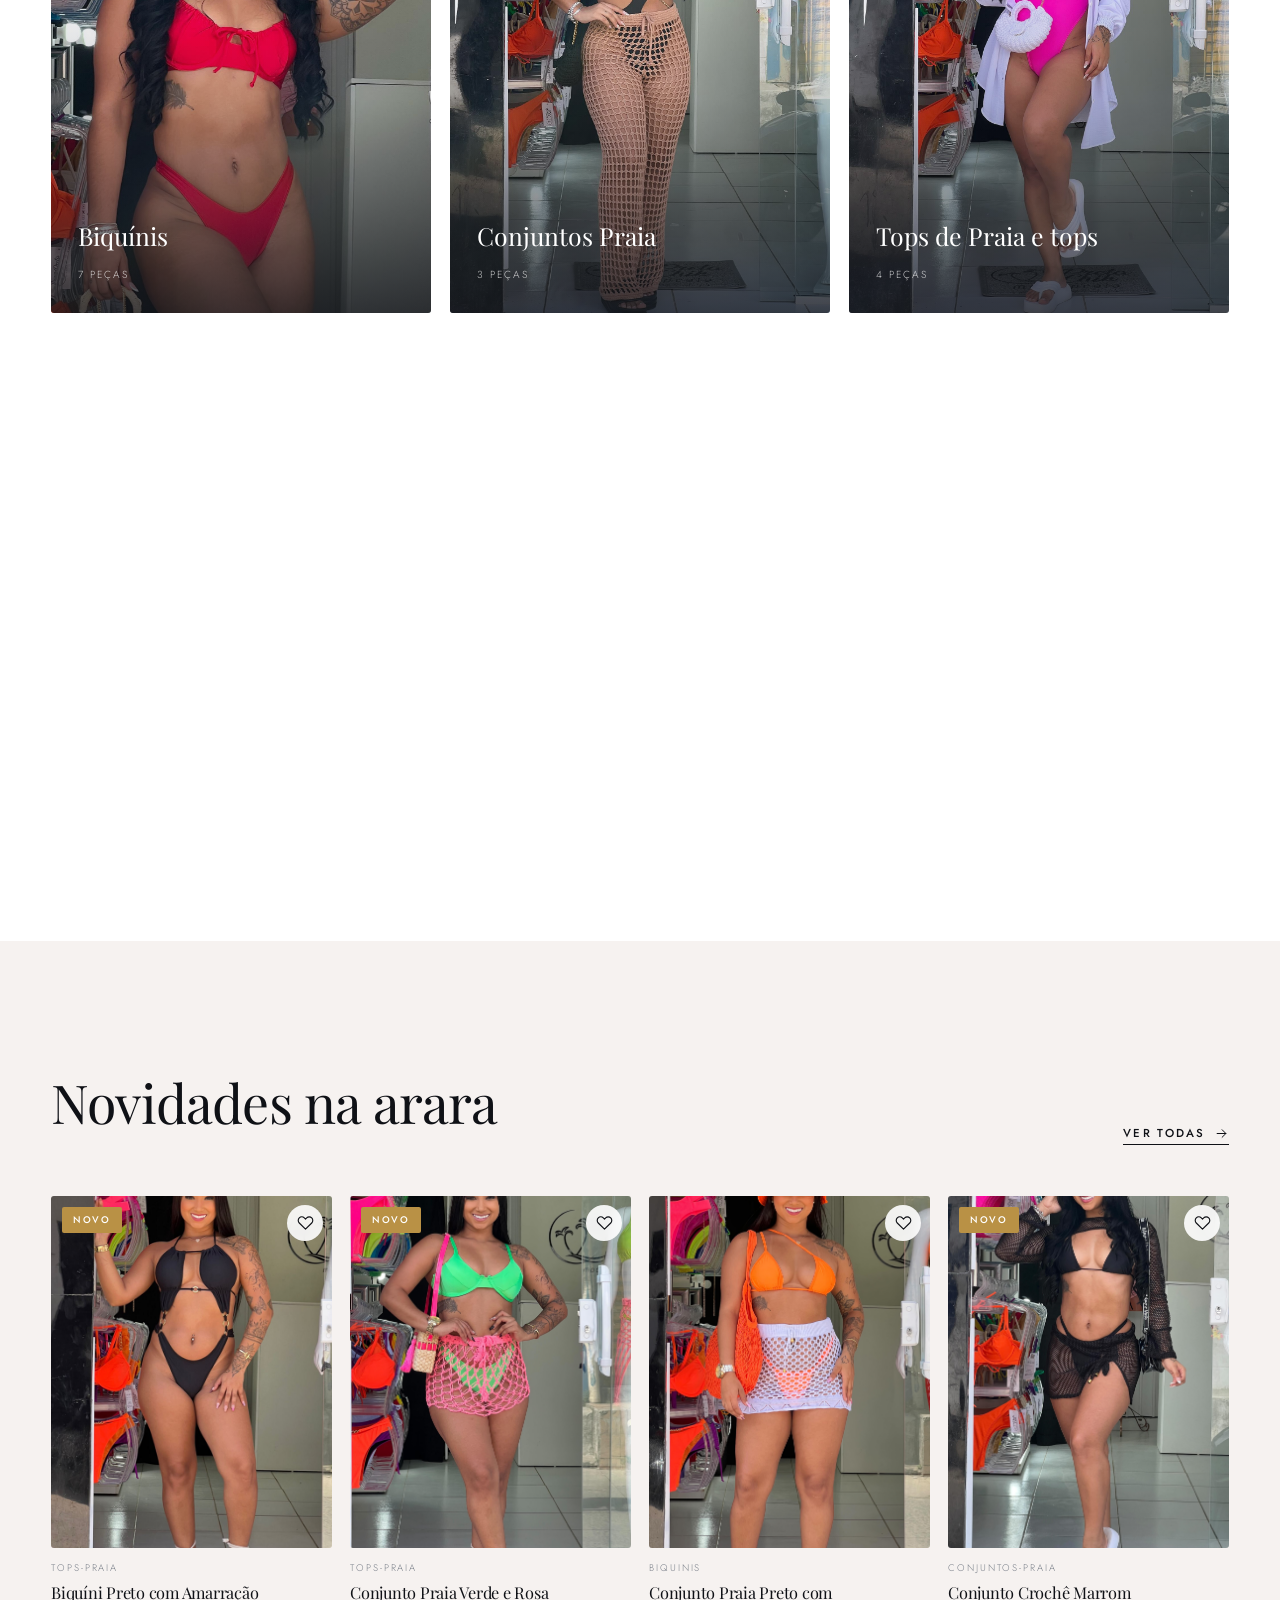
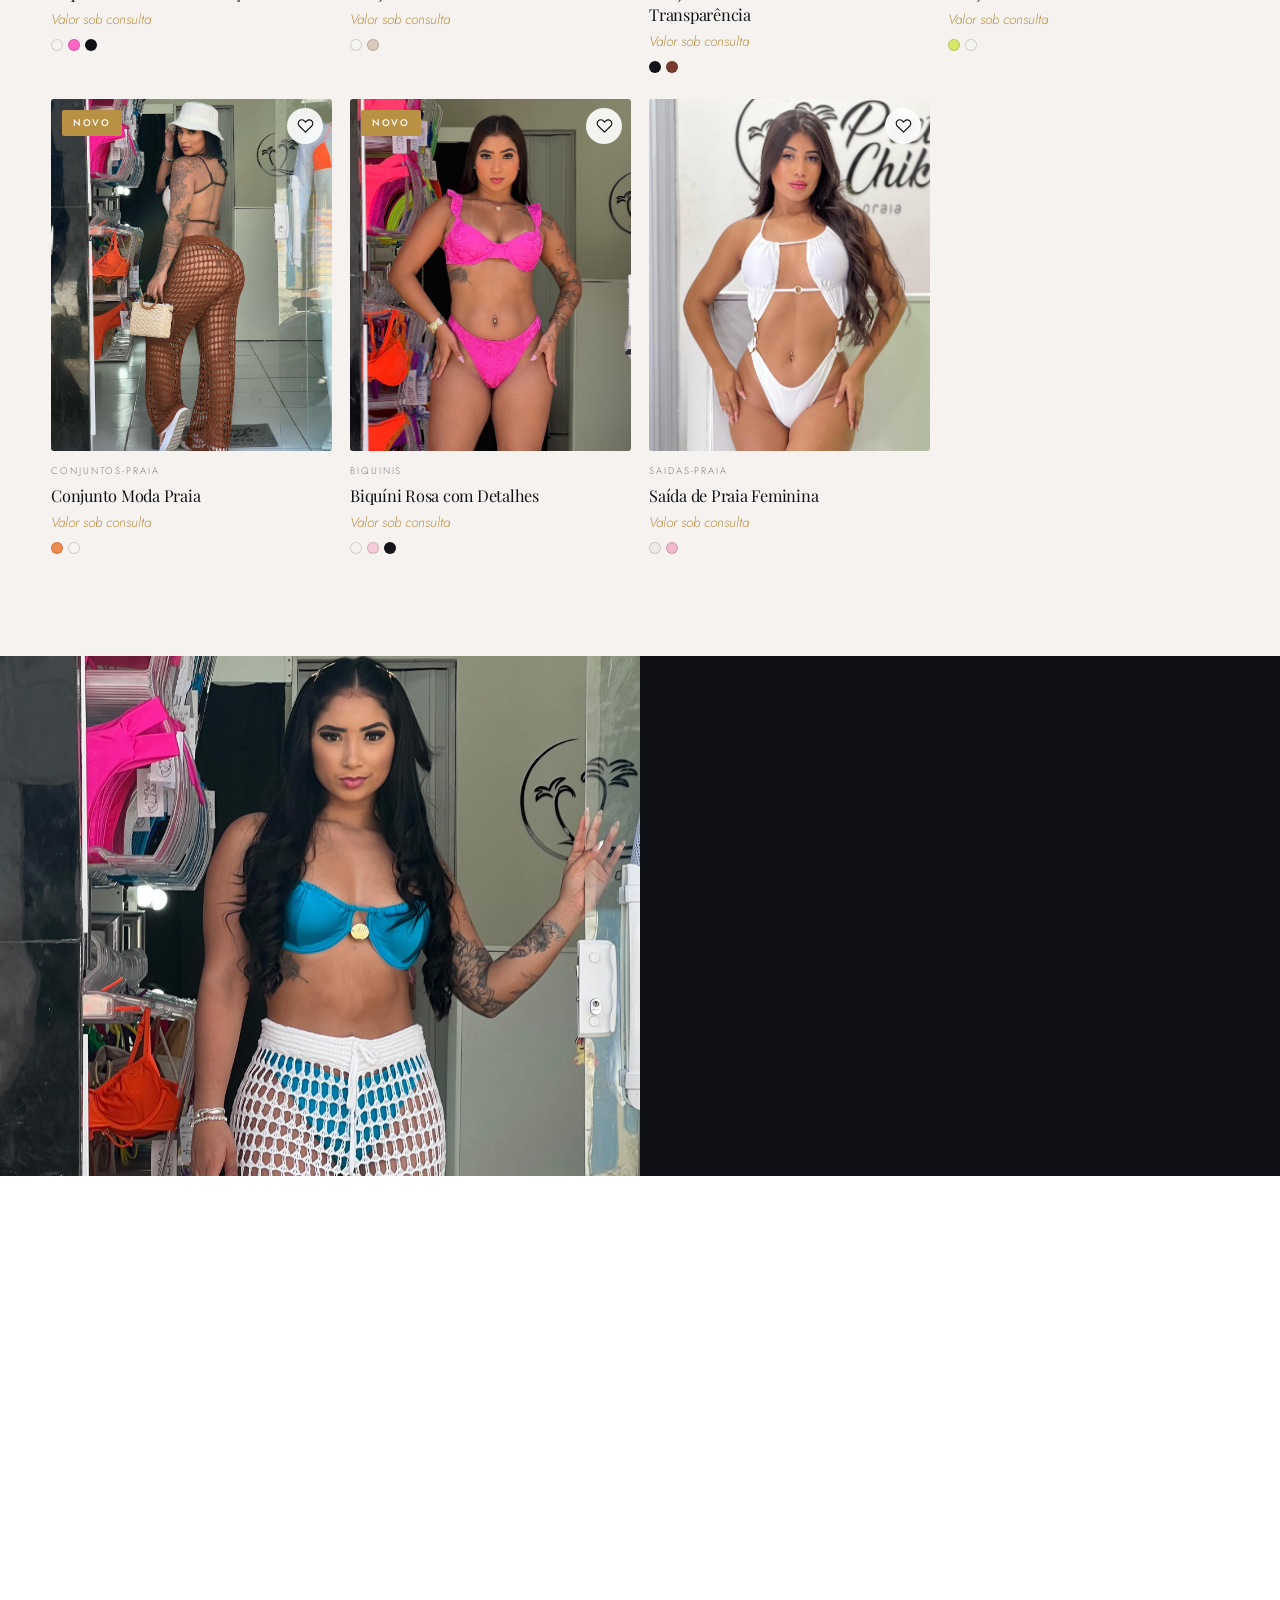
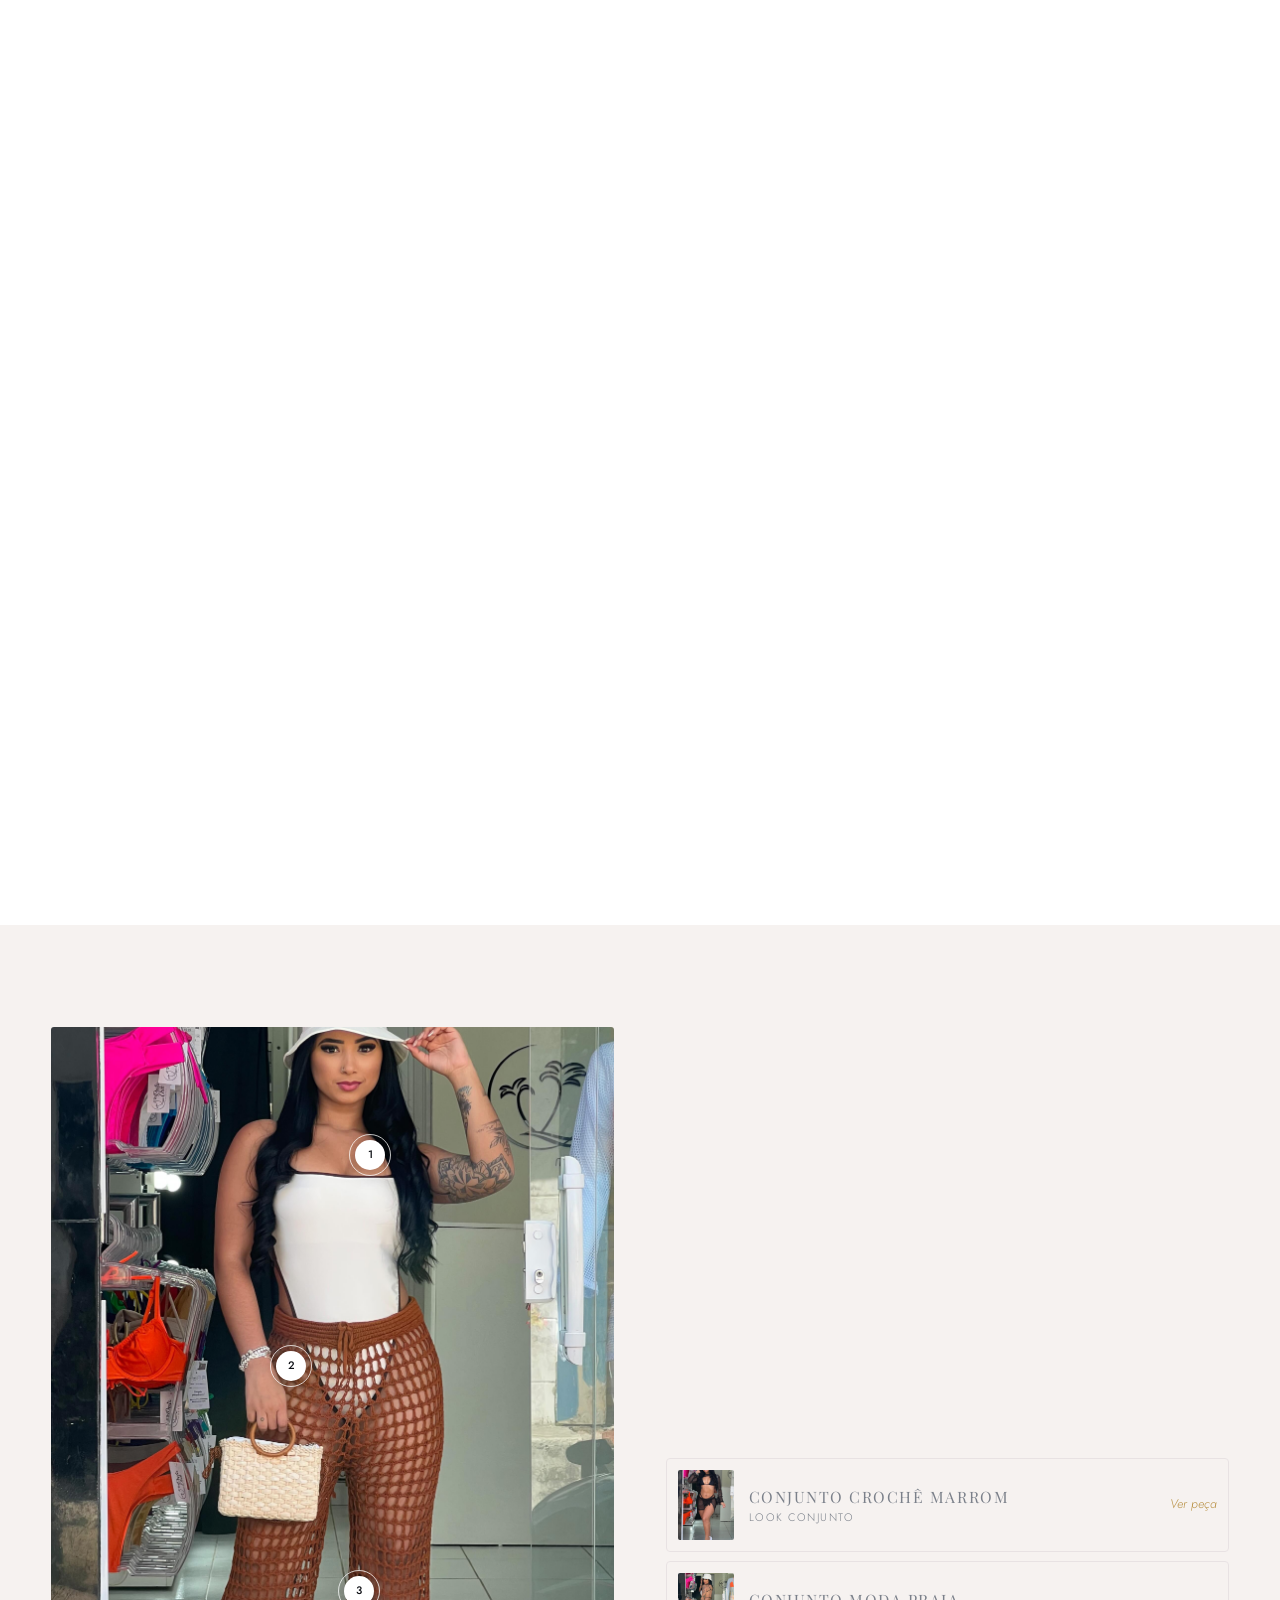
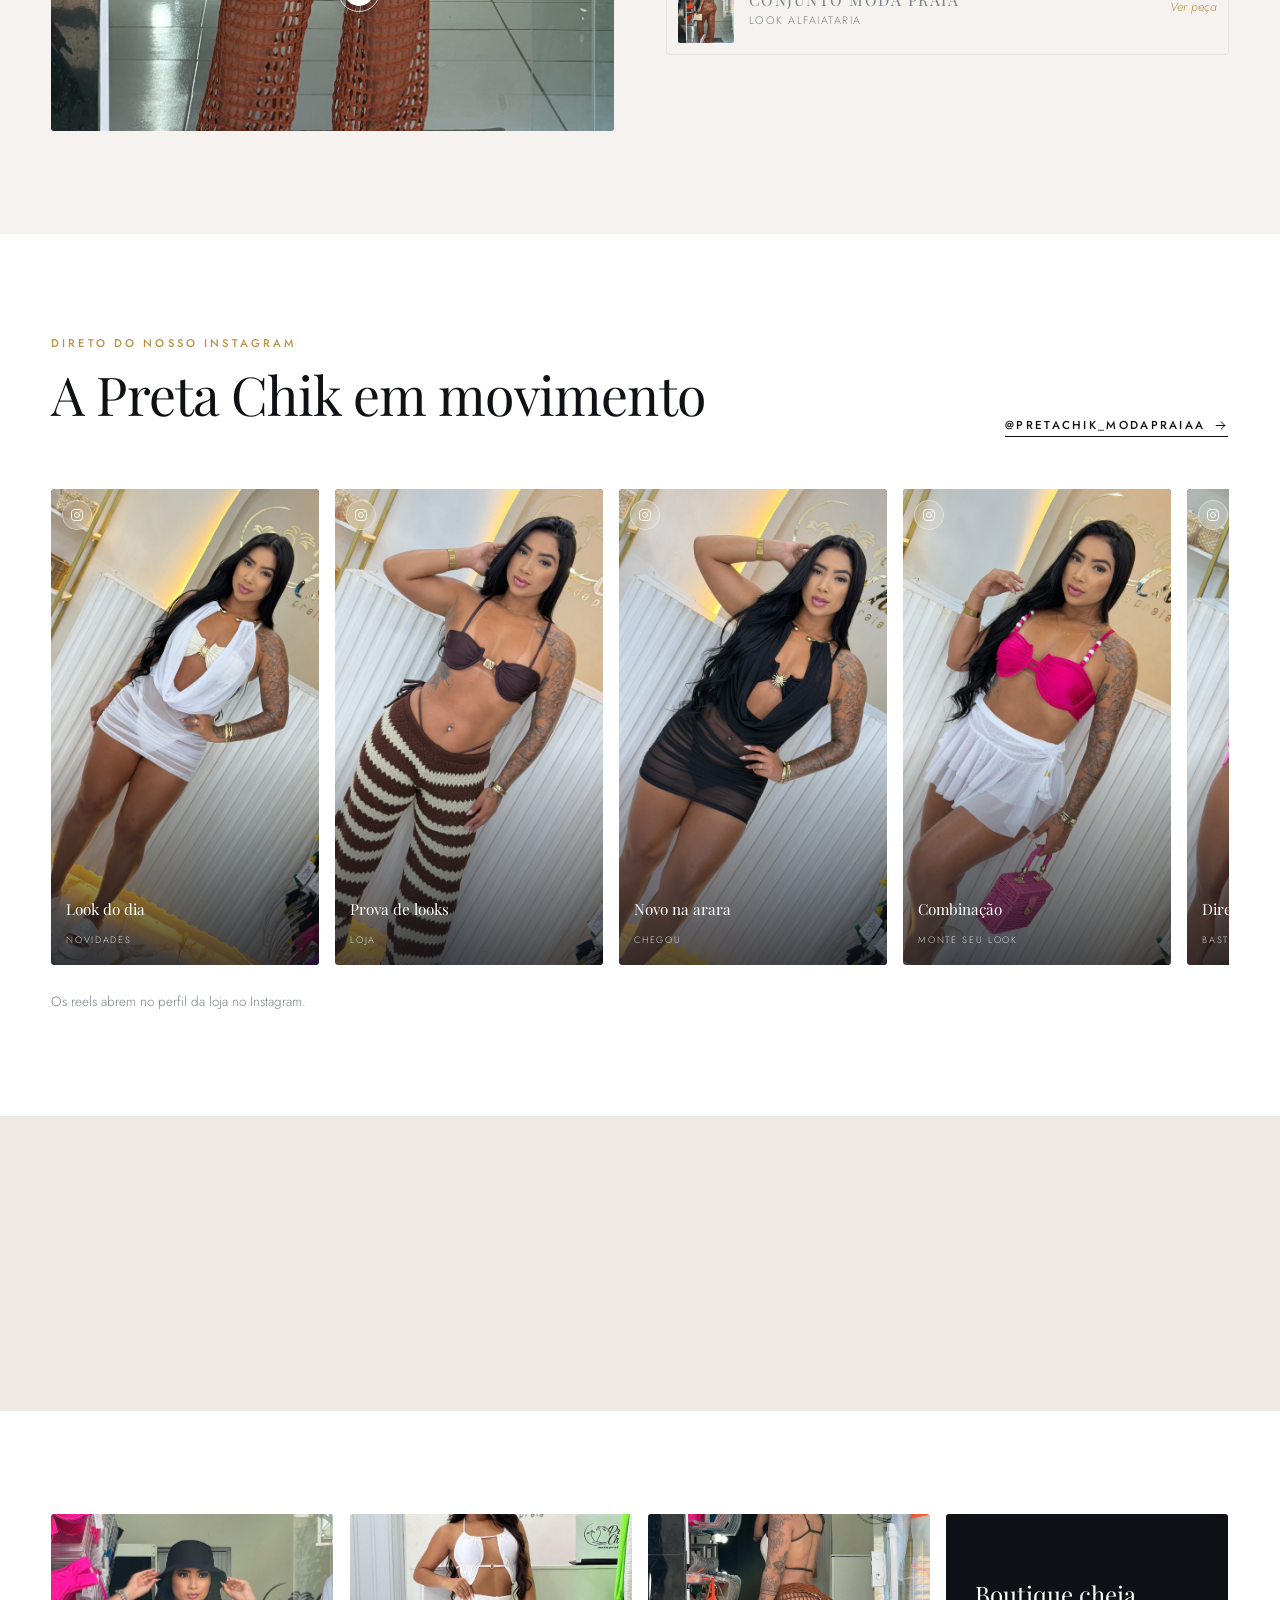
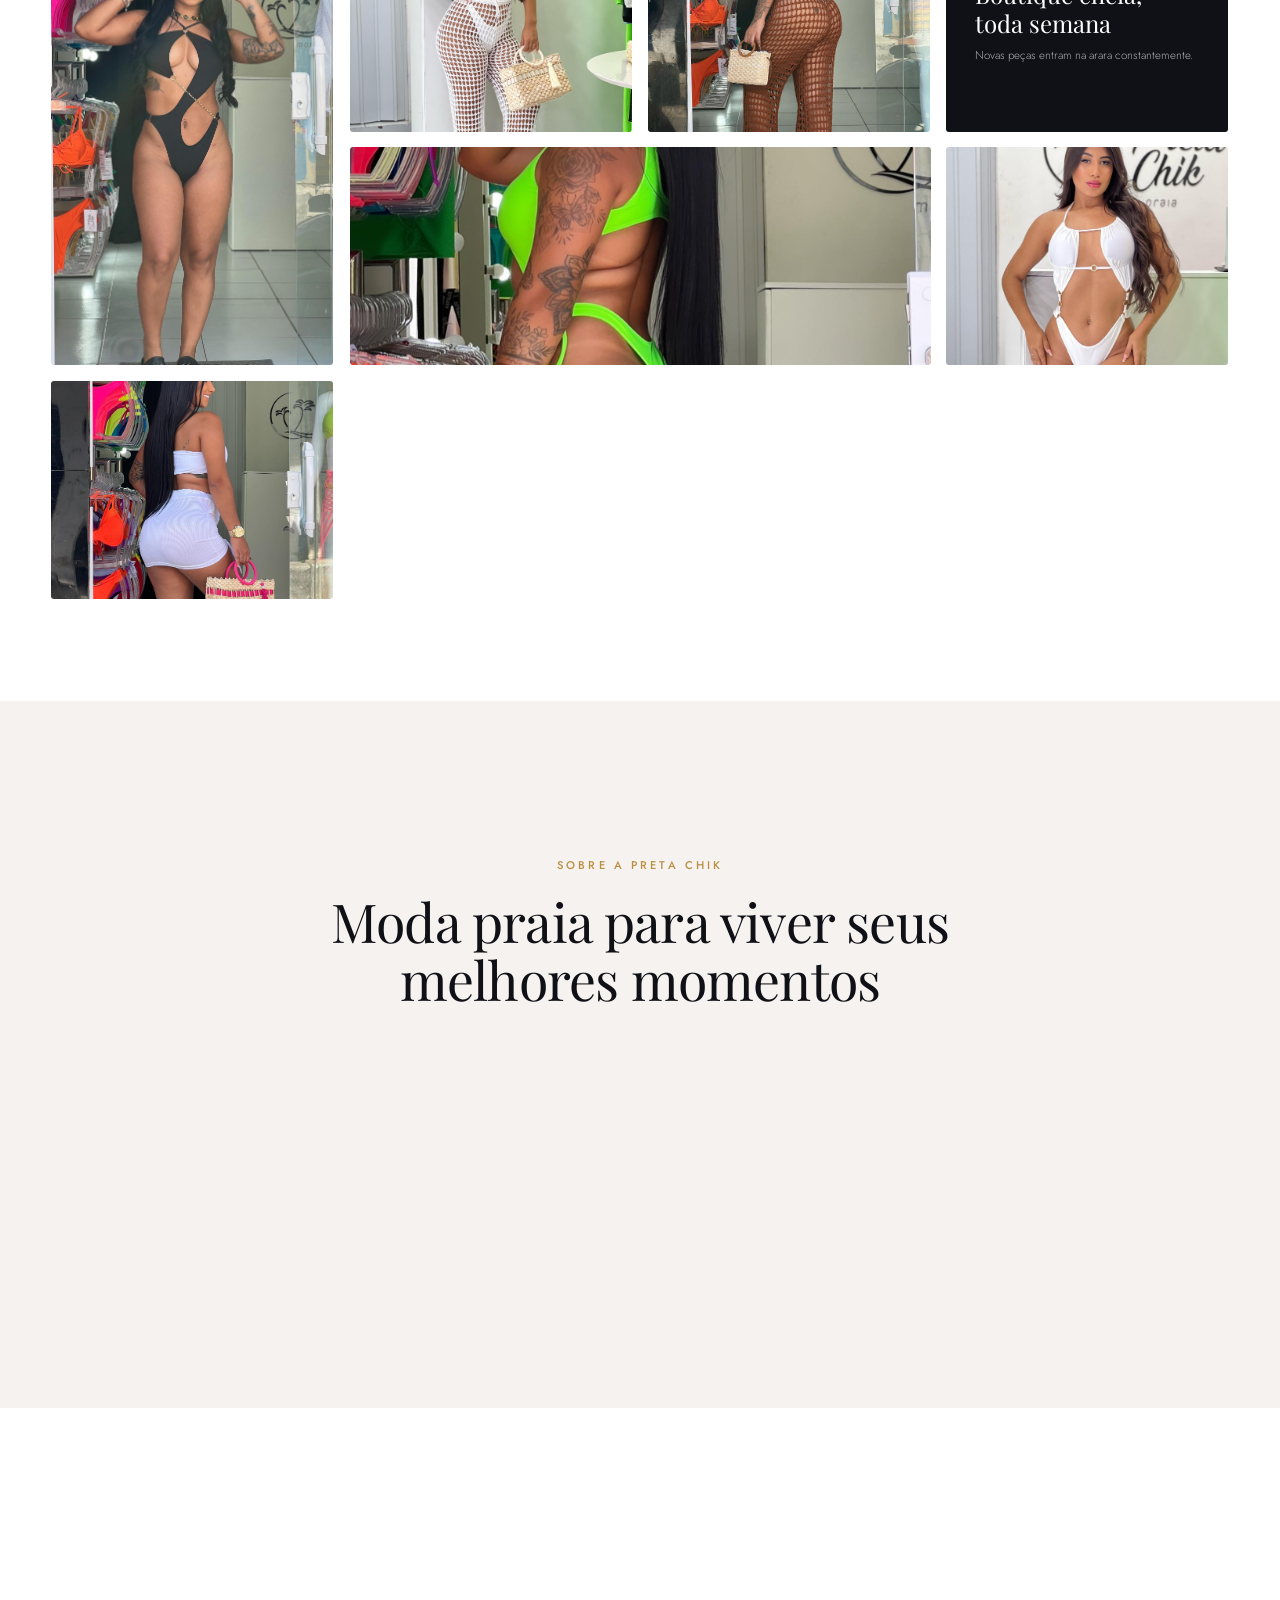
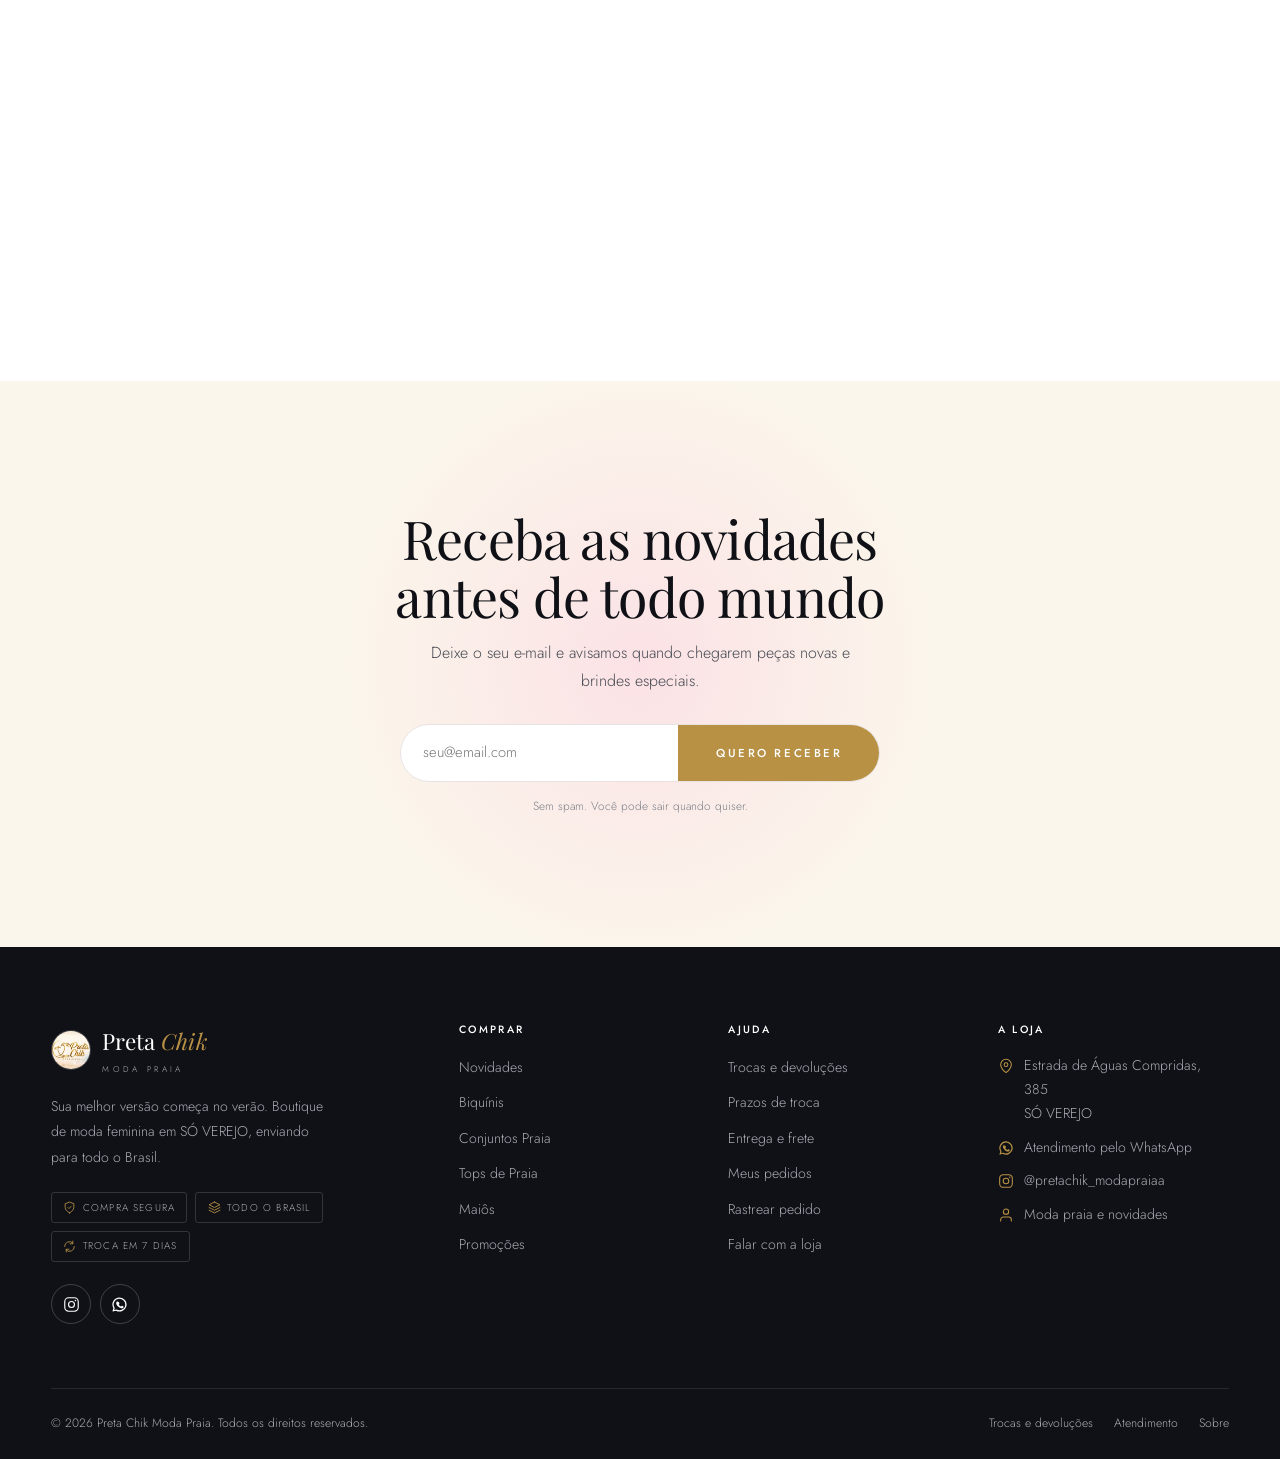
==== commit 285c3e74: "Substitui fotos dos Reels pelas imagens da Preta Chik" ====
--- a/index.html
+++ b/index.html
@@ -367,7 +367,7 @@
     trilho.innerHTML = REELS.map(function (r, i) {
       return '<a class="reel rev" style="--atraso:' + (i * 60) + 'ms" href="' + r.url + '" target="_blank" rel="noopener" ' +
         'aria-label="Abrir o reel ' + LB.escapa(r.titulo) + ' no Instagram">' +
-        '<img src="' + LB.img("reel", r.img.split("/")[1]) + '" alt="' + LB.escapa(r.titulo) + '" loading="lazy" width="480" height="854">' +
+        '<img src="' + LB.img("reel", r.img.split("/")[1], "jpg") + '" alt="' + LB.escapa(r.titulo) + '" loading="lazy" width="480" height="854">' +
         '<span class="reel__ig"><svg viewBox="0 0 24 24" fill="none" stroke="currentColor" stroke-width="1.6" stroke-linecap="round" stroke-linejoin="round" width="14" height="14"><rect x="2.5" y="2.5" width="19" height="19" rx="5.5"/><circle cx="12" cy="12" r="4.2"/><circle cx="17.6" cy="6.4" r="1.1" fill="currentColor" stroke="none"/></svg></span>' +
         '<span class="reel__play"><svg viewBox="0 0 24 24" fill="currentColor" width="20" height="20"><path d="M7 4.5v15l13-7.5z"/></svg></span>' +
         '<span class="reel__pe"><b>' + LB.escapa(r.titulo) + '</b><span>' + LB.escapa(r.tag) + '</span></span>' +
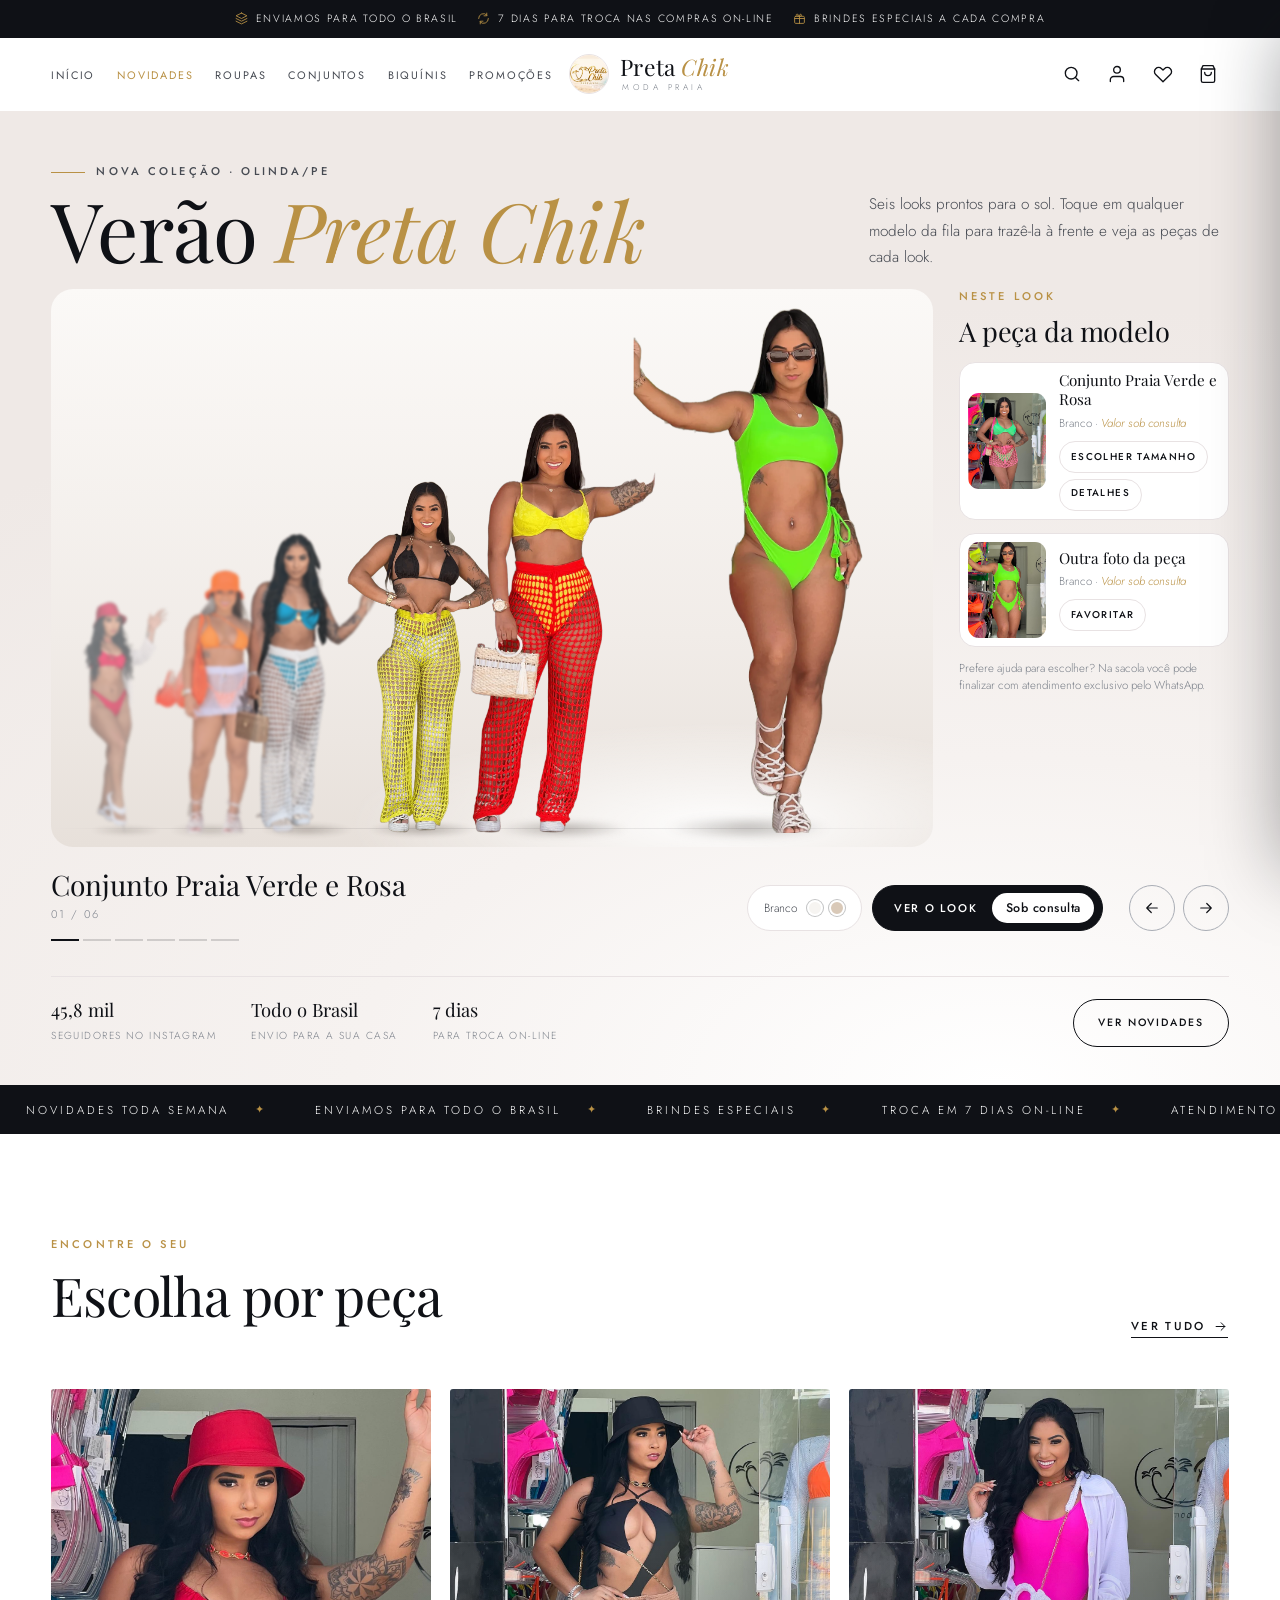
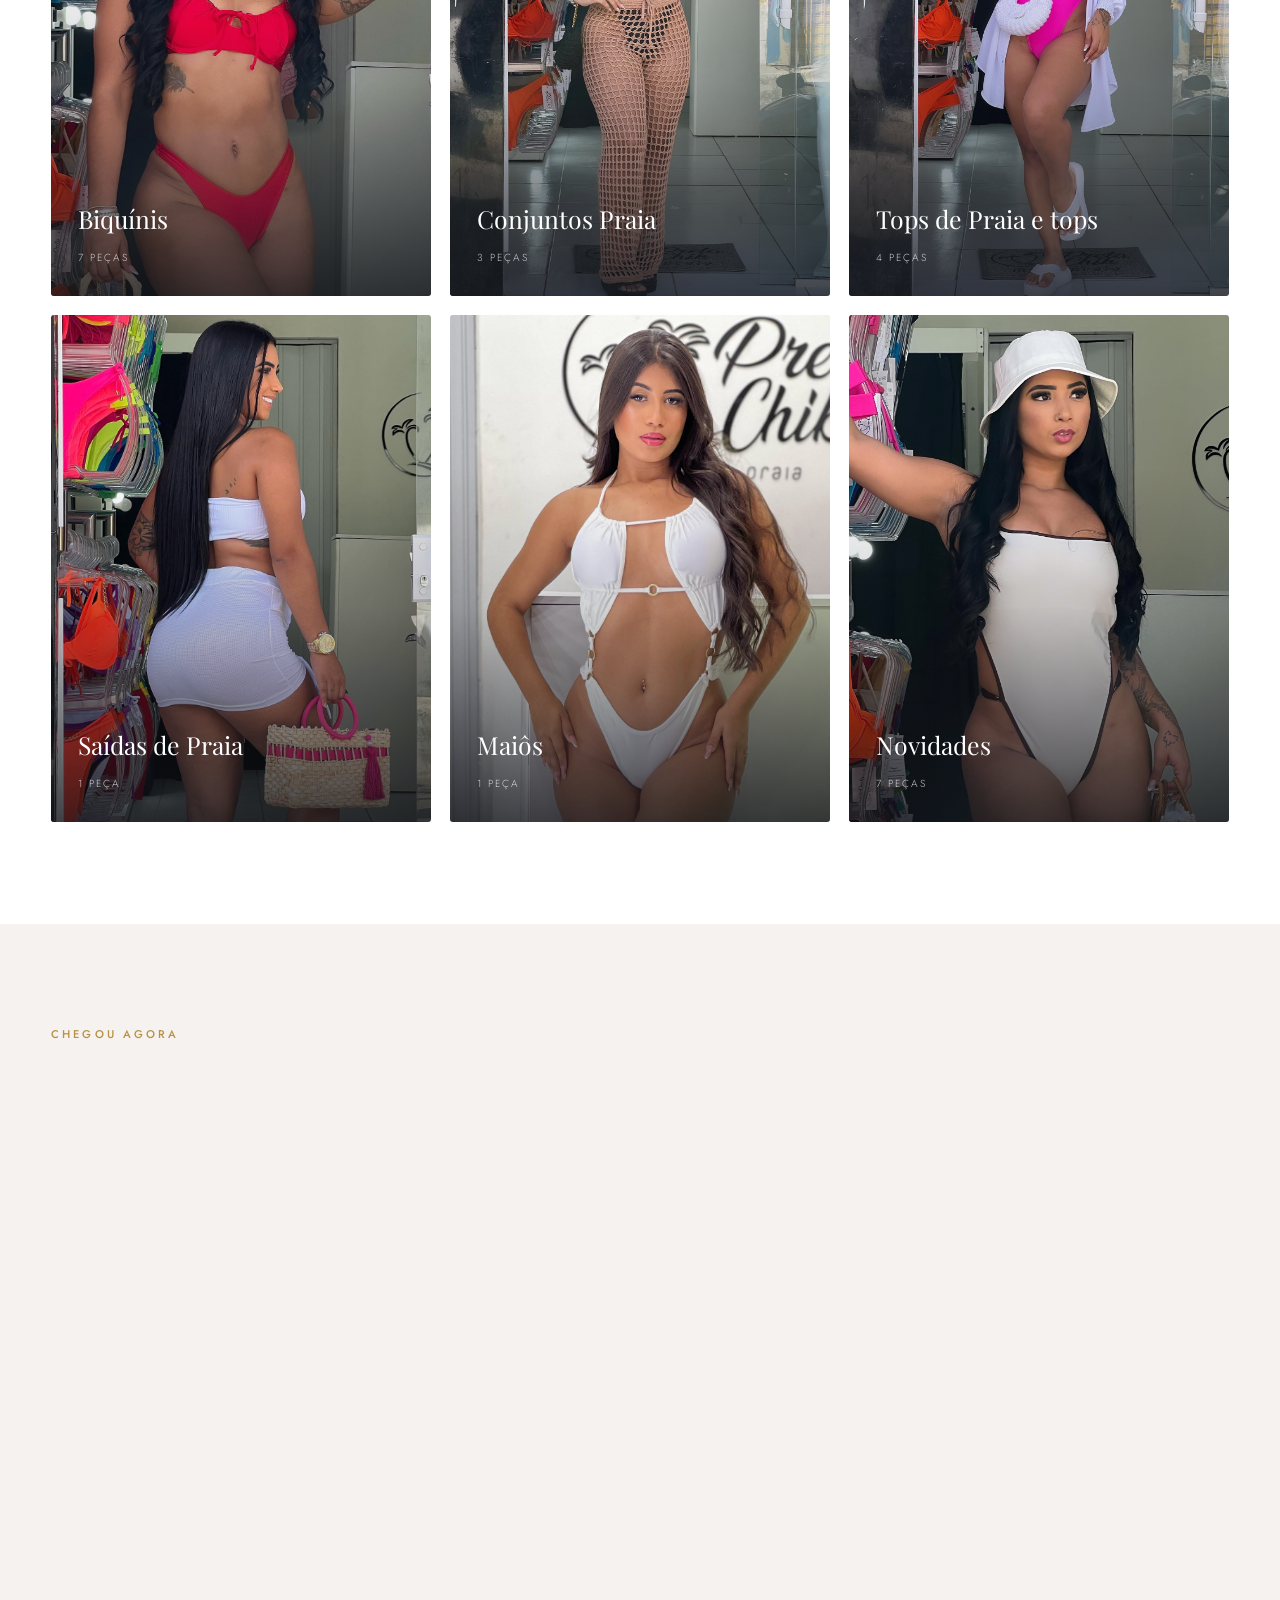
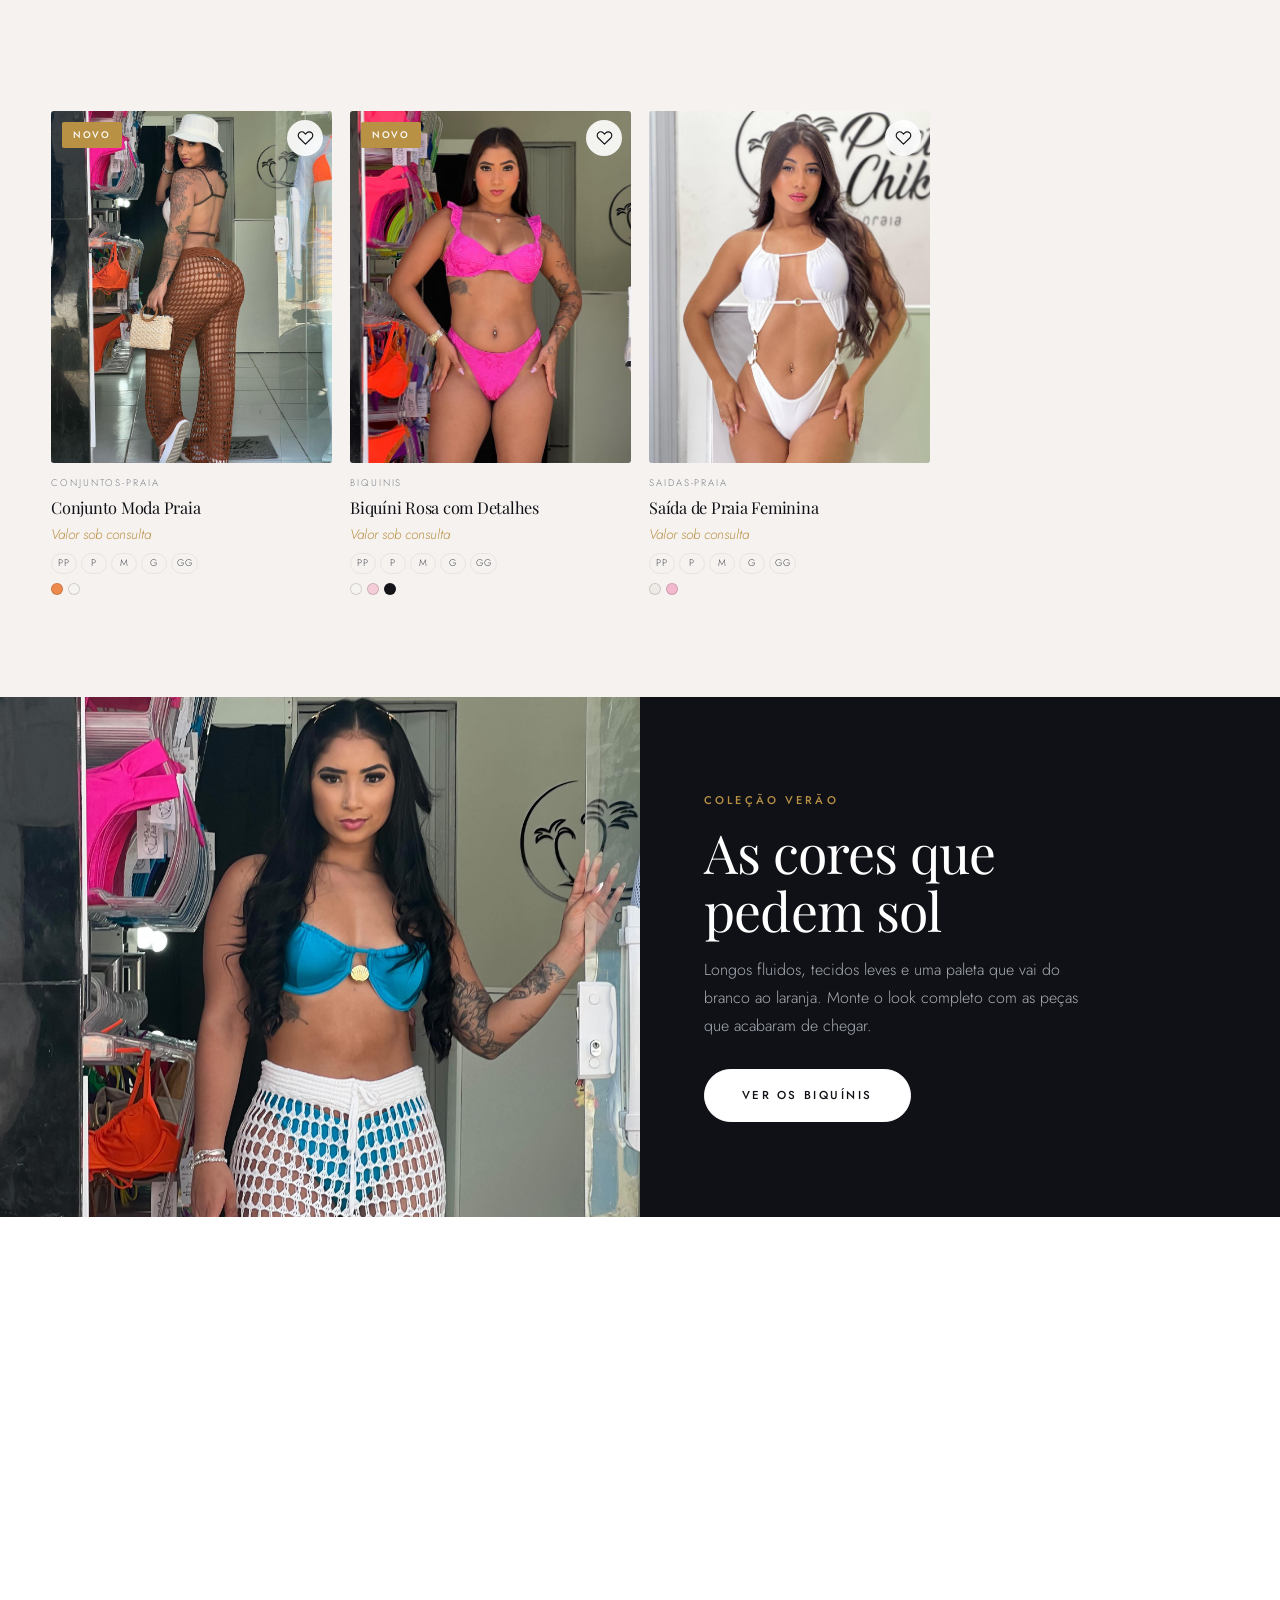
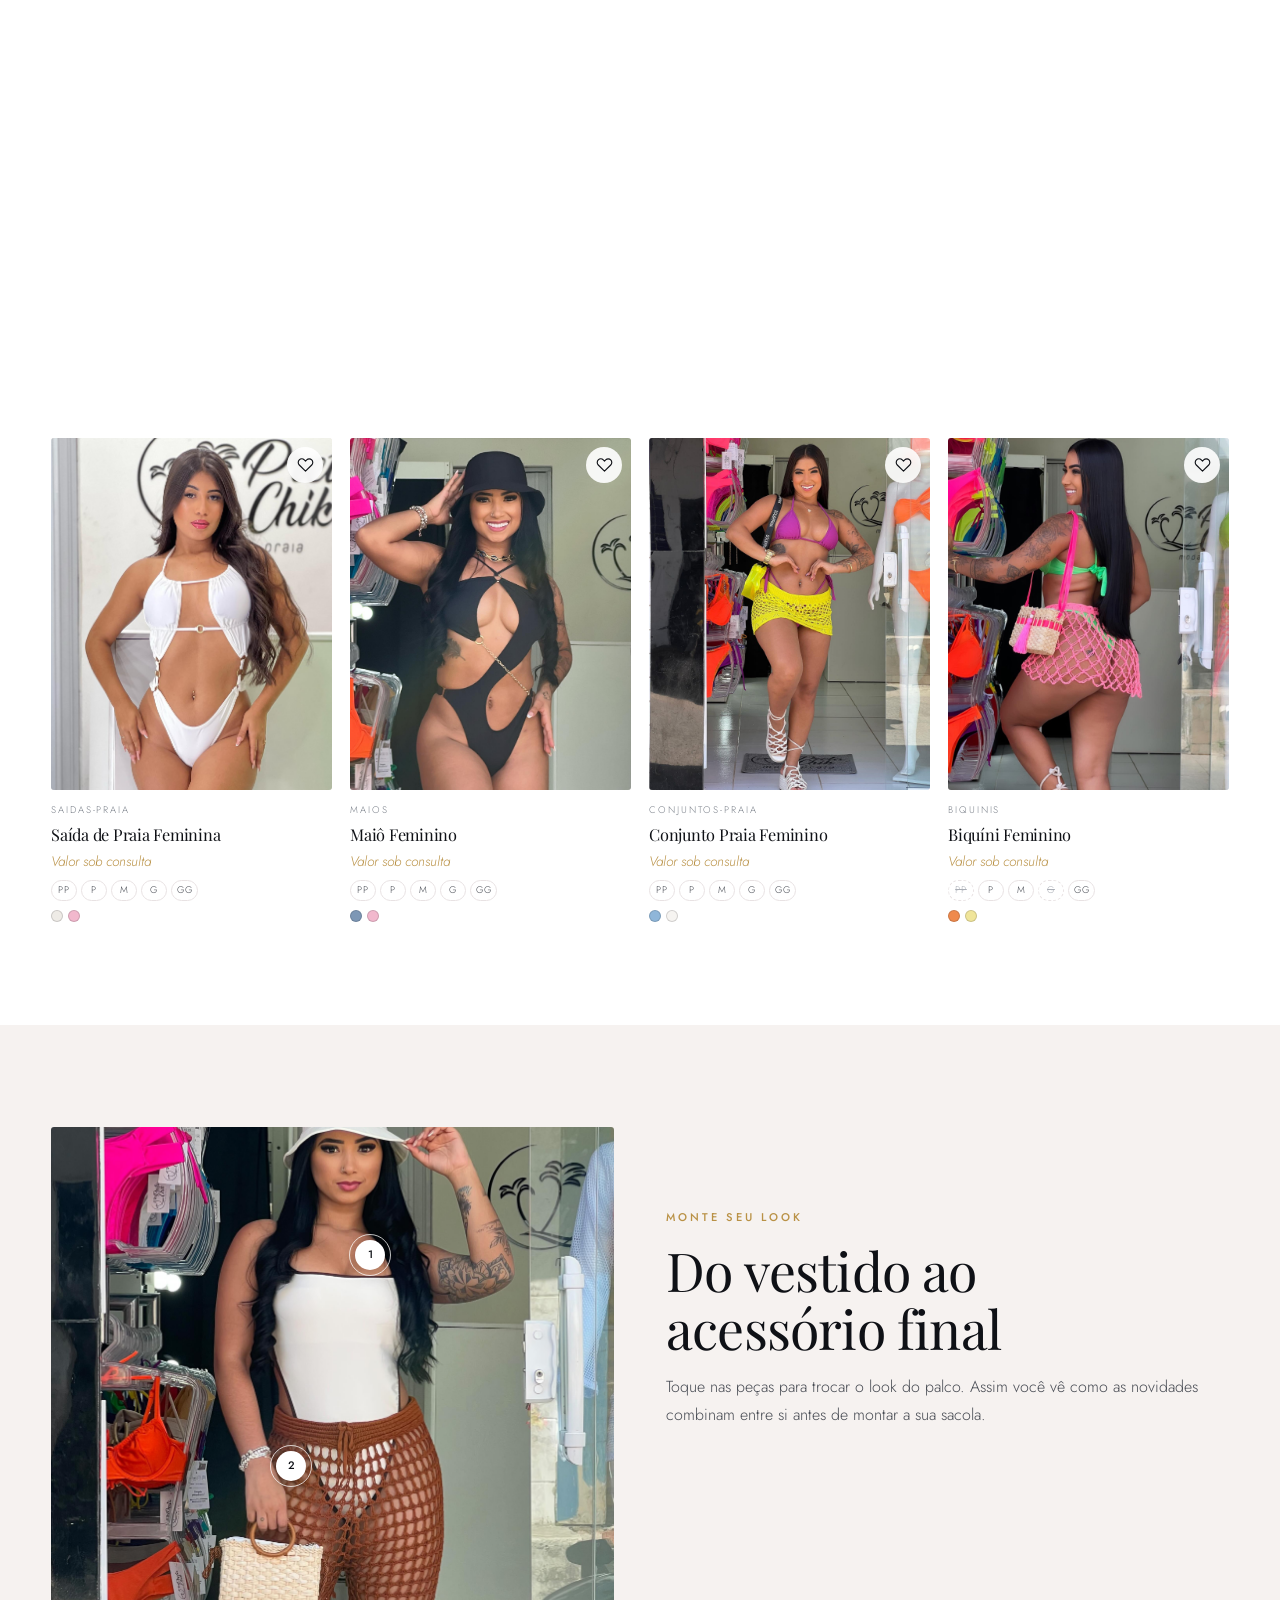
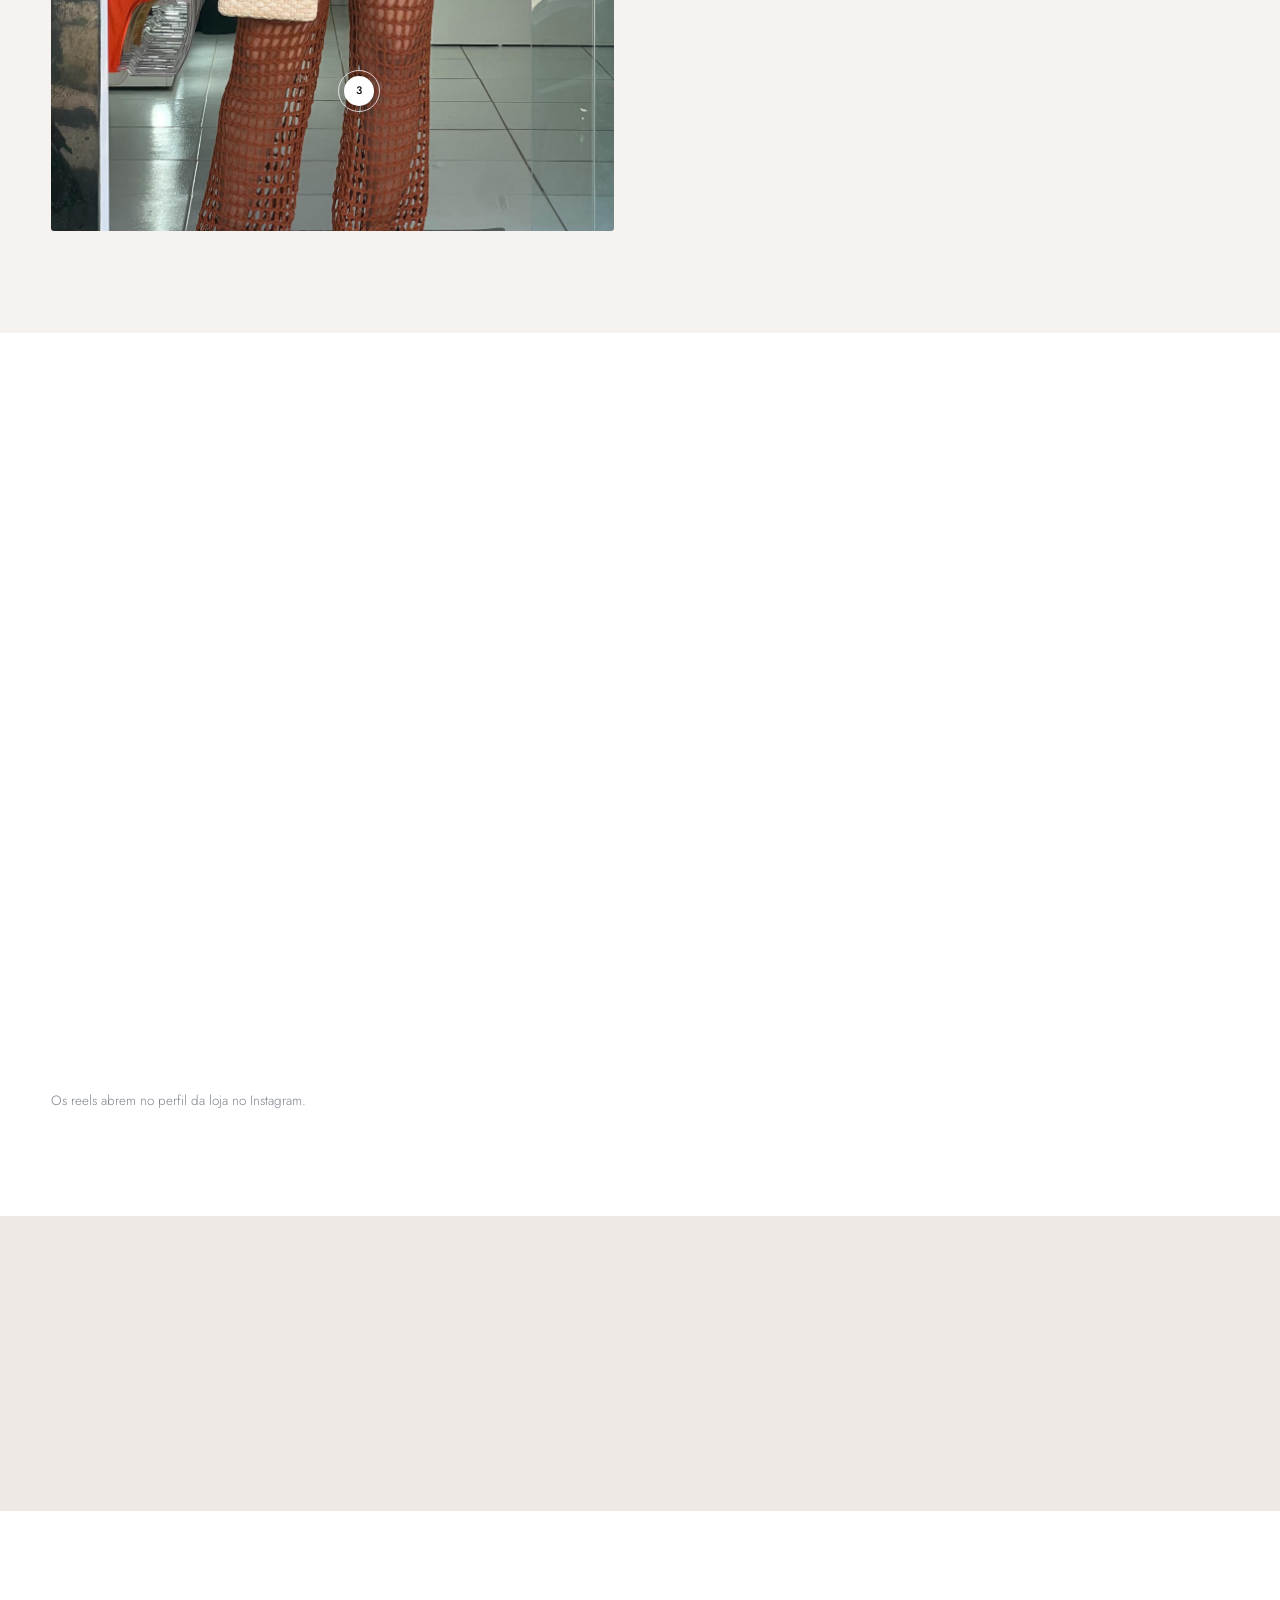
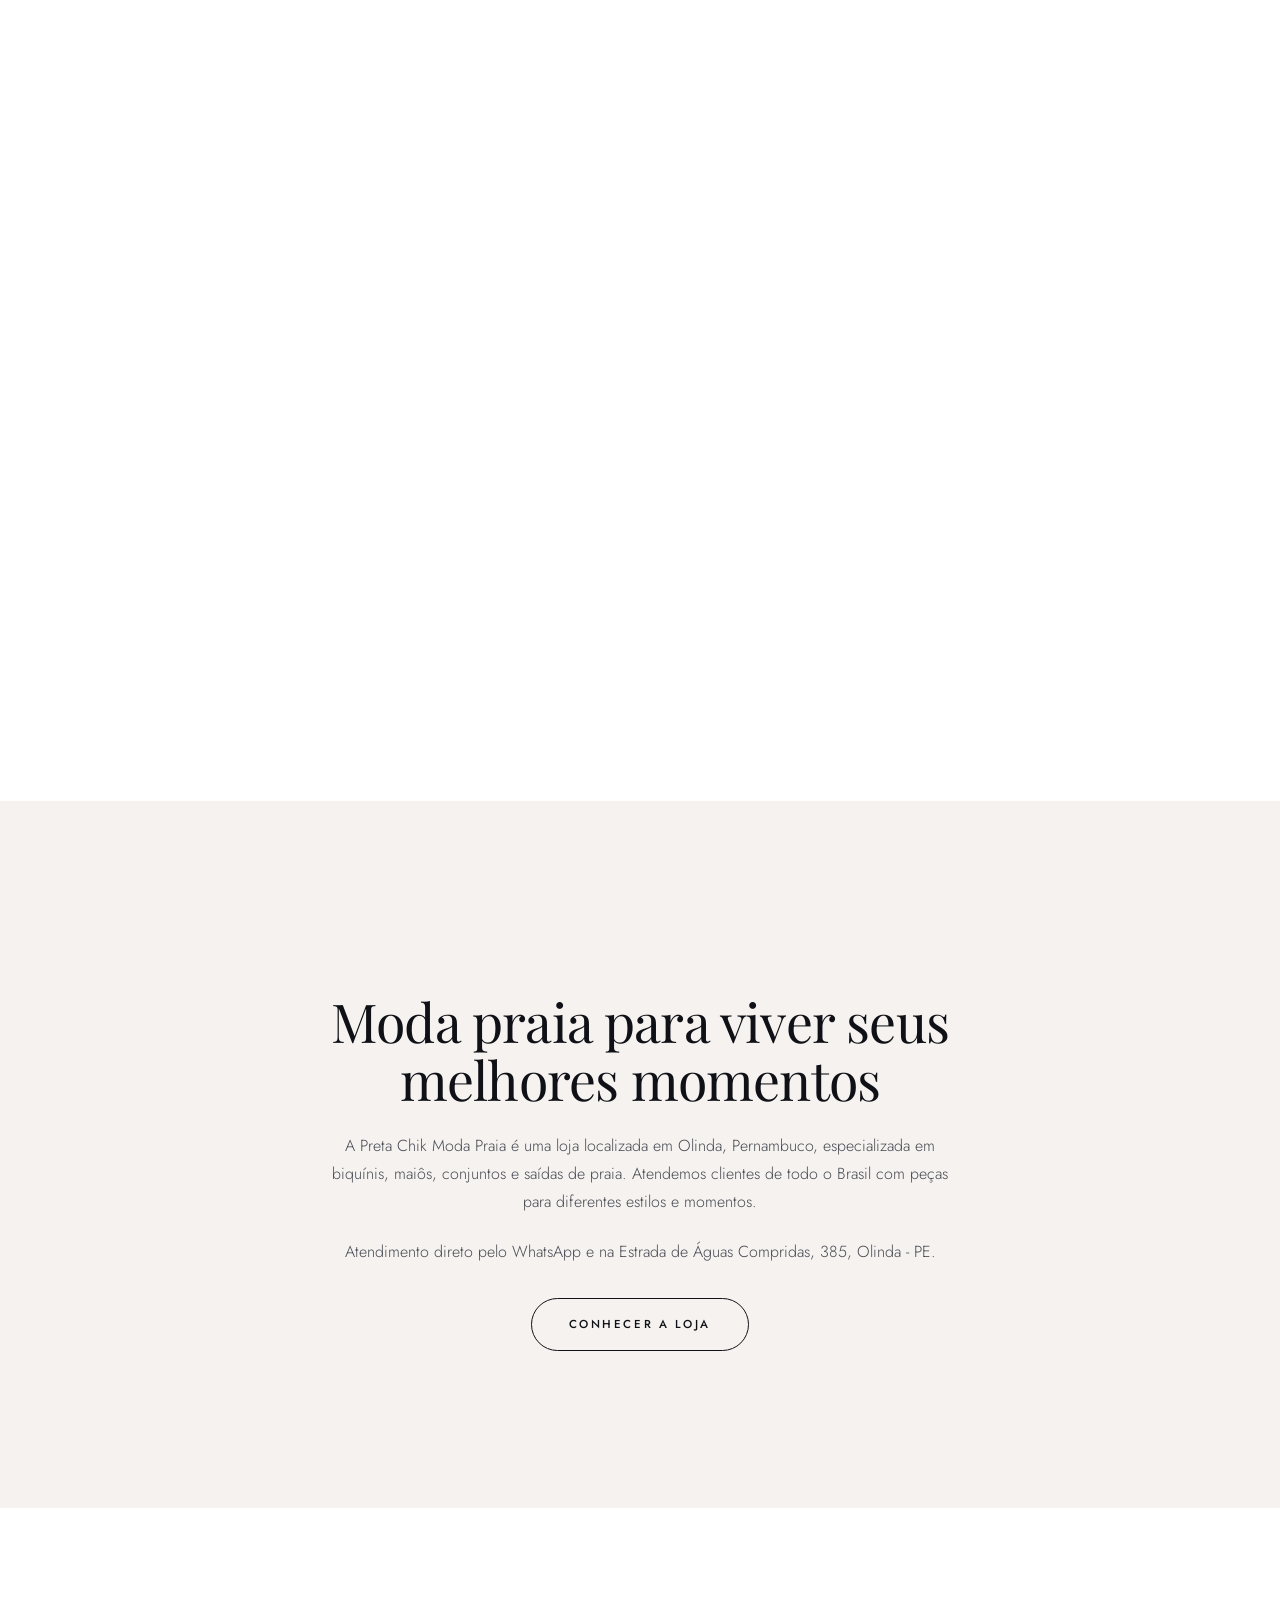
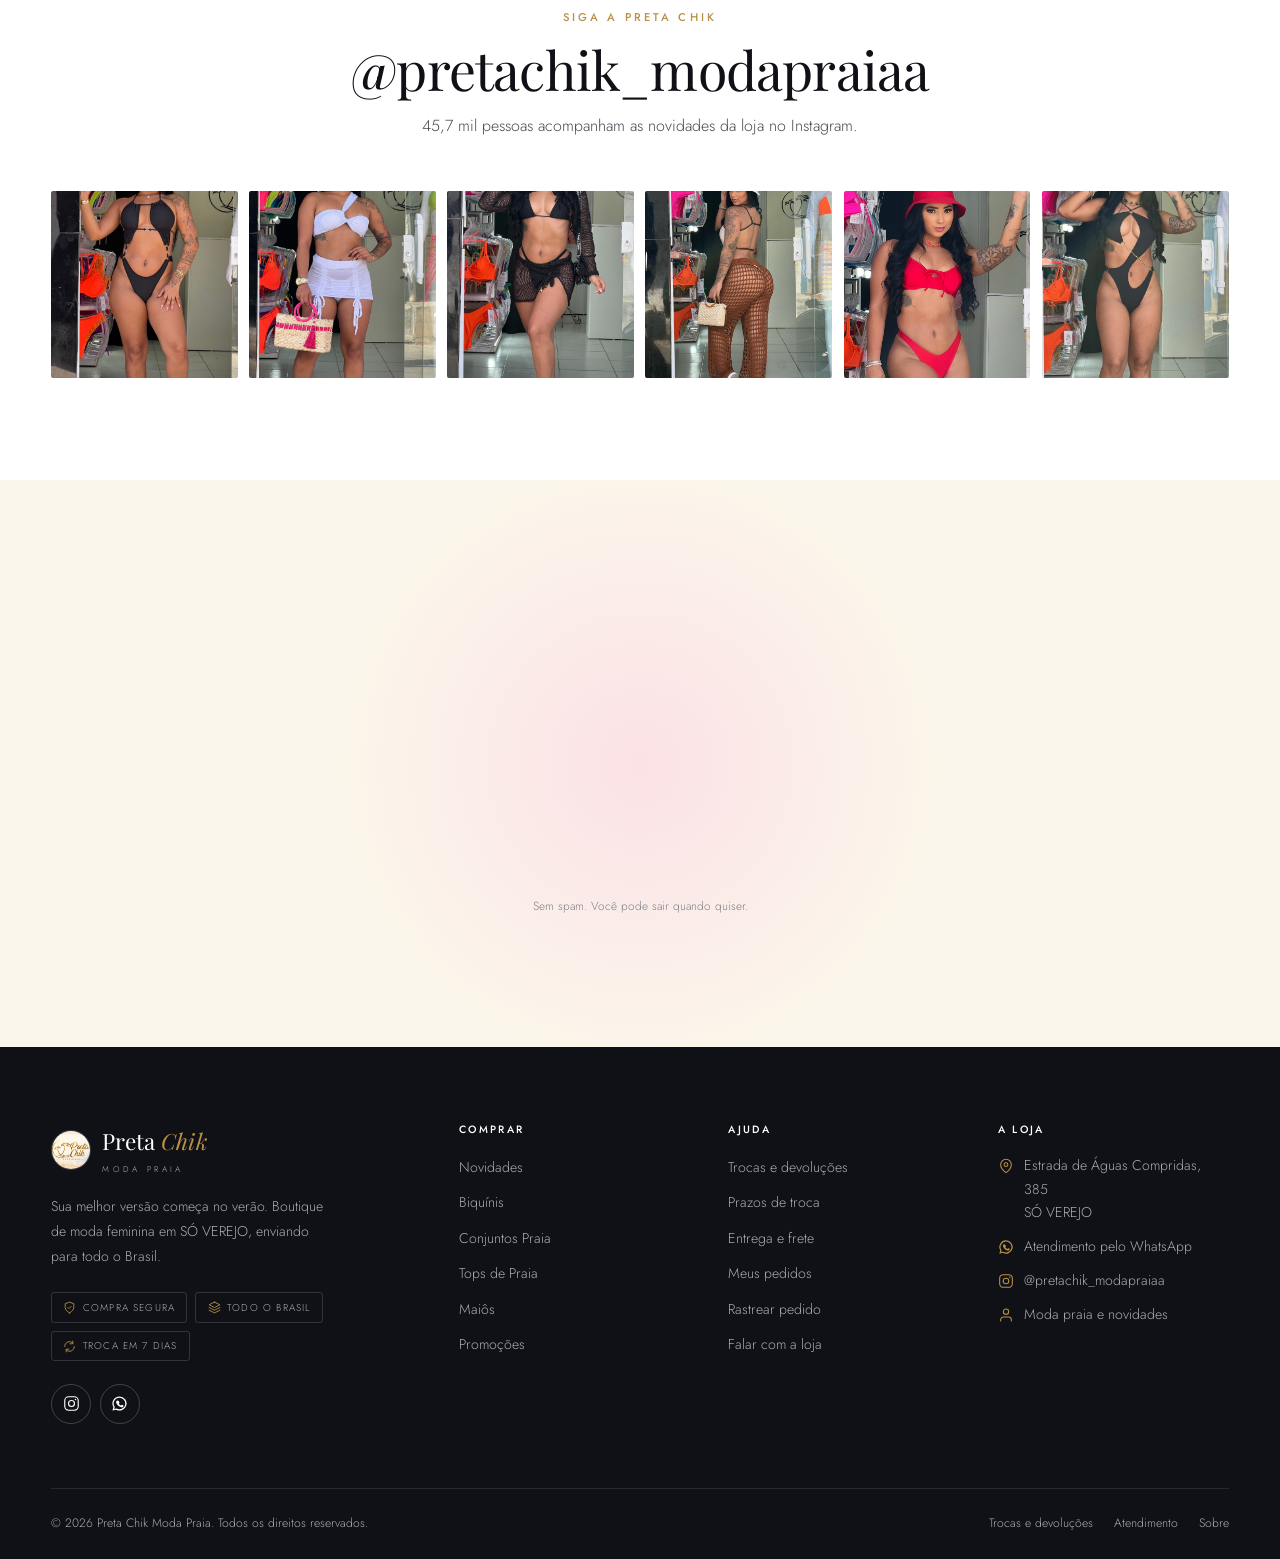
==== commit f410053e: "Finaliza e-commerce: passarela, compra pelo site ou atendimento exclusivo, painel e área da cliente " ====
--- a/index.html
+++ b/index.html
@@ -18,11 +18,12 @@
 <link rel="preconnect" href="https://fonts.googleapis.com">
 <link rel="preconnect" href="https://fonts.gstatic.com" crossorigin>
 <link rel="stylesheet" href="https://fonts.googleapis.com/css2?family=Playfair+Display:ital,wght@0,400;0,500;1,400;1,500&family=Jost:wght@200;300;400;500&display=swap">
-<link rel="preload" as="image" href="assets/img/hero/preta-chik-banner.jpg" fetchpriority="high">
+<link rel="preload" as="image" href="assets/img/passarela/modelo-1.webp" fetchpriority="high">
 
 <link rel="stylesheet" href="assets/css/base.css">
 <link rel="stylesheet" href="assets/css/site.css">
 <link rel="stylesheet" href="assets/css/paginas.css">
+<link rel="stylesheet" href="assets/css/passarela.css">
 </head>
 <body>
 
@@ -32,39 +33,54 @@
 
 <main id="conteudo">
 
-<!-- ============================ HERO ============================ -->
-<section class="hero">
-  <div class="hero__texto">
-    <p class="hero__selo rev"><span class="em">Nova coleção</span></p>
-
-    <h1 class="t-hero">
-      <span class="sobe-linha" style="--atraso:60ms"><span>Deixando você</span></span>
-      <span class="sobe-linha" style="--atraso:180ms"><span><em>pronta para o verão</em></span></span>
-    </h1>
-
-    <p class="hero__sub rev" style="--atraso:340ms">
-      Moda feminina em Só Verejo, enviando para todo o Brasil. Peças escolhidas uma a uma
-      para o seu dia a dia, para a festa e para o verão.
-    </p>
-
-    <div class="hero__btns rev" style="--atraso:440ms">
-      <a class="bt bt--rosa" href="loja.html?cat=novidades">Ver novidades</a>
-      <a class="bt bt--vazio" href="https://wa.me/5581984023286" target="_blank" rel="noopener">Falar com a loja</a>
-    </div>
-
-    <div class="hero__provas rev" style="--atraso:540ms">
-      <div class="hero__prova"><b>45,8 mil</b><span>seguidores no Instagram</span></div>
-      <div class="hero__prova"><b>Todo o Brasil</b><span>envio para a sua casa</span></div>
-      <div class="hero__prova"><b>7 dias</b><span>para troca on-line</span></div>
-    </div>
-  </div>
-
-  <figure class="hero__foto">
-    <img src="assets/img/hero/preta-chik-banner.jpg" alt="Modelo vestindo top halter branco e short jeans da Preta Chik Moda Praia"
-         width="1200" height="1620" fetchpriority="high" decoding="async">
-  </figure>
-
-  <span class="hero__vertical" aria-hidden="true">Coleção verão · Preta Chik</span>
+<!-- ============================ PASSARELA ============================
+     Banner editorial: seis looks reais da Preta Chik (fotos com fundo
+     removido). Composição e movimento em assets/css/passarela.css e
+     assets/js/passarela.js. -->
+<section class="passarela" aria-labelledby="passarelaTitulo">
+  <div class="envelope passarela__topo">
+    <div>
+      <p class="passarela__selo"><span class="em">Nova coleção · Olinda/PE</span></p>
+      <h1 id="passarelaTitulo">Verão <em>Preta Chik</em></h1>
+    </div>
+    <p class="passarela__sub">Seis looks prontos para o sol. Toque em qualquer modelo da fila para trazê-la à frente e veja as peças de cada look.</p>
+  </div>
+
+  <div class="envelope passarela__grade">
+    <div class="passarela__palco" id="palco" tabindex="0" role="group" aria-roledescription="passarela" aria-label="Passarela de looks. Use as setas do teclado para trocar de look."></div>
+    <aside class="passarela__lado" aria-label="Peças do look">
+      <span class="em em--rosa">Neste look</span>
+      <h2>A peça da modelo</h2>
+      <div id="passarelaPecas" style="display:contents"></div>
+      <p class="passarela__nota">Prefere ajuda para escolher? Na sacola você pode finalizar com atendimento exclusivo pelo WhatsApp.</p>
+    </aside>
+  </div>
+
+  <div class="envelope passarela__controles">
+    <div>
+      <p class="passarela__nome" id="passarelaNome"></p>
+      <div class="passarela__contador" id="passarelaContador"></div>
+      <div class="passarela__segmentos" id="passarelaSegmentos"></div>
+    </div>
+    <div class="passarela__compra">
+      <span class="passarela__pilula"><span id="passarelaCorNome"></span><span class="passarela__cores" id="passarelaCores" aria-hidden="true"></span></span>
+      <a class="passarela__ver" id="passarelaVer" href="loja.html">Ver o look <b id="passarelaPreco">Sob consulta</b></a>
+    </div>
+    <div class="passarela__setas">
+      <button class="passarela__seta" type="button" id="passarelaAnt" aria-label="Look anterior"><svg viewBox="0 0 24 24" fill="none" stroke="currentColor" stroke-width="1.6" stroke-linecap="round" stroke-linejoin="round" aria-hidden="true"><path d="M19 12H5M11 18 5 12l6-6"/></svg></button>
+      <button class="passarela__seta" type="button" id="passarelaProx" aria-label="Próximo look"><svg viewBox="0 0 24 24" fill="none" stroke="currentColor" stroke-width="1.6" stroke-linecap="round" stroke-linejoin="round" aria-hidden="true"><path d="M5 12h14M13 6l6 6-6 6"/></svg></button>
+    </div>
+  </div>
+  <p class="so-leitor" aria-live="polite" id="passarelaAviso"></p>
+
+  <div class="envelope">
+    <div class="passarela__provas">
+      <div><b>45,8 mil</b><span>seguidores no Instagram</span></div>
+      <div><b>Todo o Brasil</b><span>envio para a sua casa</span></div>
+      <div><b>7 dias</b><span>para troca on-line</span></div>
+      <a class="bt bt--vazio bt--pequeno" href="loja.html?cat=novidades">Ver novidades</a>
+    </div>
+  </div>
 </section>
 
 <!-- ============================ MARQUEE ============================ -->
@@ -348,6 +364,7 @@
 
 <script src="assets/js/dados.js"></script>
 <script src="assets/js/ui.js"></script>
+<script src="assets/js/passarela.js"></script>
 <script>
 (function () {
   LB.iniciar({ pagina: "home" });
--- a/assets/css/site.css
+++ b/assets/css/site.css
@@ -825,4 +825,88 @@
   .grade-produtos {
     gap: .9rem .5rem;
   }
-}+}
+
+/* ==========================================================================
+   COMPRA — finalização em duas vias, preço real, tamanhos e estoque
+   (bloco novo; não altera .cartao:hover nem as fotos do cartão)
+   ========================================================================== */
+.preco { color: var(--tinta); font-weight: 400; letter-spacing: .01em; }
+.preco-de { color: var(--cinza); font-size: .85em; margin-right: .2rem; }
+.selo--esgotado { background: var(--grafite); color: #fff; }
+
+.cartao__tams { display: flex; flex-wrap: wrap; gap: .25rem; margin-top: .5rem; }
+.cartao__tams span {
+  min-width: 26px; padding: .12rem .3rem; text-align: center;
+  font-size: .6rem; letter-spacing: .08em; color: var(--grafite);
+  border: 1px solid var(--linha); border-radius: 30px;
+}
+.cartao__tams span.fora { color: var(--cinza-2); text-decoration: line-through; border-style: dashed; }
+
+/* botão do atendimento exclusivo: tinta + dourado, premium e discreto */
+.bt--zap { --bt-fundo: var(--tinta); --bt-texto: #fff; gap: .6rem; }
+.bt--zap::before { background: var(--rosa-escuro); }
+.bt--zap:hover, .bt--zap:focus-visible { border-color: var(--rosa-escuro); }
+.bt--zap svg { width: 17px; height: 17px; flex: 0 0 auto; color: #7ee2a8; }
+.bt--zap span { white-space: normal; text-align: center; line-height: 1.35; }
+
+/* gaveta da sacola */
+.finalizar__sub { display: flex; justify-content: space-between; align-items: baseline; margin-bottom: .8rem; font-size: .9rem; }
+.finalizar__sub b { font-family: var(--serif); font-weight: 400; font-size: 1.15rem; }
+.finalizar { display: grid; gap: .55rem; }
+.finalizar__titulo { font-family: var(--serif); font-size: 1.12rem; line-height: 1.25; margin: 0; }
+.finalizar__texto { font-size: .78rem; line-height: 1.6; color: var(--grafite); margin: 0 0 .35rem; }
+.finalizar--compacto .finalizar__texto { font-size: .74rem; }
+
+/* sacola: escolha da finalização */
+.fin-escolha { margin-top: clamp(2rem, 4vw, 3rem); }
+.fin-escolha__opcoes { display: grid; grid-template-columns: 1fr 1fr; gap: .8rem; }
+.fin-op {
+  display: grid; grid-template-columns: auto 1fr; grid-template-rows: auto auto; gap: .25rem .9rem; align-items: start;
+  text-align: left; padding: 1.1rem 1.2rem; border: 1px solid var(--linha); border-radius: 14px; background: #fff;
+  cursor: pointer; font: inherit; color: inherit; transition: border-color var(--t-rapido), box-shadow var(--t-rapido), background var(--t-rapido);
+}
+.fin-op:hover { border-color: var(--cinza-2); box-shadow: var(--sombra-1); }
+.fin-op:focus-visible { outline: 2px solid var(--rosa-forte); outline-offset: 2px; }
+.fin-op.on, .fin-op[aria-selected="true"] { border-color: var(--rosa); background: var(--rosa-lavado); box-shadow: 0 0 0 1px var(--rosa) inset; }
+.fin-op__ico { grid-row: 1 / span 2; width: 42px; height: 42px; border-radius: 50%; display: grid; place-items: center; background: var(--areia); color: var(--tinta); }
+.fin-op__ico svg { width: 20px; height: 20px; }
+.fin-op--zap .fin-op__ico { background: var(--tinta); color: #7ee2a8; }
+.fin-op b { font-family: var(--serif); font-weight: 400; font-size: 1.05rem; line-height: 1.3; }
+.fin-op > span:last-child { font-size: .8rem; color: var(--grafite); line-height: 1.55; }
+
+.painel-compra { margin-top: 1.4rem; padding: clamp(1.1rem, 2.6vw, 1.8rem); border: 1px solid var(--linha); border-radius: 14px; background: #fff; }
+.painel-compra__bloco { border: 0; padding: 0; margin: 0 0 1.6rem; min-width: 0; }
+.painel-compra__bloco legend { padding: 0; margin-bottom: .9rem; font-family: var(--serif); font-weight: 400; }
+.painel-compra textarea.entrada { resize: vertical; min-height: 64px; }
+.painel-compra--zap { background: linear-gradient(180deg, var(--rosa-lavado), #fff 55%); }
+.zap-premium { margin-bottom: 1.2rem; }
+.zap-premium__lista { list-style: none; padding: 0; margin: 0; display: grid; gap: .45rem; }
+.zap-premium__lista li { position: relative; padding-left: 1.5rem; font-size: .88rem; color: var(--grafite); }
+.zap-premium__lista li::before { content: ""; position: absolute; left: 0; top: .45em; width: 10px; height: 6px; border-left: 1.6px solid var(--rosa-forte); border-bottom: 1.6px solid var(--rosa-forte); transform: rotate(-45deg); }
+
+.aviso-compra { border: 1px dashed var(--rosa); background: var(--rosa-lavado); border-radius: 12px; padding: 1rem 1.1rem; }
+.aviso-compra b { font-family: var(--serif); font-weight: 400; font-size: 1.02rem; display: block; margin-bottom: .4rem; }
+.aviso-compra ul { margin: 0 0 .6rem; padding-left: 1.1rem; font-size: .84rem; color: var(--grafite); }
+.aviso-compra .bt { margin-top: .4rem; }
+.item__aviso { display: block; font-size: .72rem; color: #9a3b2e; margin-top: .2rem; }
+.prod__estoque { margin-top: .5rem; min-height: 1.2em; color: var(--grafite); }
+
+/* confirmação de pedido / atendimento */
+.confirmacao {
+  max-width: 620px; margin: 0 auto clamp(3rem, 7vw, 5rem); text-align: center; display: grid; gap: .7rem; justify-items: center;
+  padding: clamp(1.5rem, 4vw, 2.6rem); border: 1px solid var(--linha); border-radius: 18px; background: #fff;
+}
+.confirmacao:focus { outline: none; }
+.confirmacao .bt { max-width: 420px; }
+.confirmacao__ico { width: 54px; height: 54px; border-radius: 50%; display: grid; place-items: center; background: var(--rosa-lavado); color: var(--rosa-escuro); }
+.confirmacao__ico svg { width: 24px; height: 24px; }
+.confirmacao--zap { margin: 0 0 1.4rem; text-align: left; justify-items: start; background: #fff; }
+.confirmacao--zap .confirmacao__ico { background: var(--tinta); color: #7ee2a8; }
+.confirmacao__resumo { width: 100%; max-width: 420px; border-top: 1px solid var(--linha); margin: .4rem 0; }
+.confirmacao__resumo div { display: flex; justify-content: space-between; gap: 1rem; padding: .55rem 0; border-bottom: 1px solid var(--linha); font-size: .86rem; text-align: left; }
+.confirmacao__resumo .total b { font-family: var(--serif); font-weight: 400; font-size: 1.15rem; }
+
+@media (max-width: 700px) {
+  .fin-escolha__opcoes { grid-template-columns: 1fr; }
+}
--- a/assets/css/passarela.css
+++ b/assets/css/passarela.css
@@ -0,0 +1,193 @@
+/* ==========================================================================
+   passarela.css — banner "passarela de modelos" da home
+   Composição inspirada em runway lineup: modelo principal à direita, as
+   demais em fila para a esquerda, menores, com desfoque e transparência
+   crescentes. Usa só os tokens da Preta Chik (base.css).
+   NÃO mexe no cartão de produto (.cartao) nem no hover dele.
+   ========================================================================== */
+
+.passarela {
+  position: relative;
+  padding-top: clamp(1.4rem, 3.4vw, 2.8rem);
+  padding-bottom: clamp(1.6rem, 3vw, 2.4rem);
+  background:
+    radial-gradient(120% 80% at 78% 100%, #fff 0, var(--areia) 42%, var(--areia-2) 100%);
+  overflow: hidden;
+}
+
+.passarela__topo {
+  display: flex; align-items: flex-end; justify-content: space-between; gap: 1.5rem 3rem; flex-wrap: wrap;
+  margin-bottom: clamp(.6rem, 1.6vw, 1.2rem);
+}
+.passarela__selo { display: inline-flex; align-items: center; gap: .7rem; margin-bottom: .6rem; }
+.passarela__selo::before { content: ""; width: 34px; height: 1px; background: var(--rosa); }
+.passarela__selo .em { color: var(--grafite); }
+.passarela h1 {
+  font-family: var(--serif); font-weight: 400; letter-spacing: -.01em;
+  font-size: clamp(2.6rem, 6.4vw, 5.6rem); line-height: .98; margin: 0;
+}
+.passarela h1 em { font-style: italic; color: var(--rosa-forte); }
+.passarela__sub { max-width: 40ch; color: var(--grafite); font-size: clamp(.9rem, 1.2vw, 1rem); line-height: 1.7; margin: 0; }
+
+/* -------------------------------------------------------------- palco */
+.passarela__grade {
+  display: grid; grid-template-columns: minmax(0, 1fr) 270px; gap: clamp(1rem, 2vw, 1.8rem); align-items: stretch;
+}
+.passarela__palco {
+  position: relative; height: clamp(440px, 62vh, 640px); overflow: hidden; border-radius: 22px;
+  background:
+    radial-gradient(ellipse 60% 26% at 76% 96%, rgba(255,255,255,.95), transparent 70%),
+    linear-gradient(180deg, #fbf9f7 0%, #f1ece8 62%, #e7e0da 100%);
+  outline: none; touch-action: pan-y; user-select: none; -webkit-user-select: none;
+}
+.passarela__palco:focus-visible { box-shadow: 0 0 0 2px var(--branco), 0 0 0 4px var(--rosa-forte); }
+/* linha do chão */
+.passarela__palco::before {
+  content: ""; position: absolute; left: 0; right: 0; bottom: 18px; height: 1px;
+  background: linear-gradient(90deg, transparent, rgba(15,17,22,.08) 20%, rgba(15,17,22,.08) 80%, transparent);
+}
+
+.modelo {
+  position: absolute; bottom: 14px; width: 30%; height: 94%;
+  margin: 0; padding: 0; border: 0; background: none; cursor: pointer;
+  transform-origin: 50% 100%;
+  transform: translateX(-50%) scale(var(--escala, 1));
+  filter: blur(var(--desfoque, 0));
+  opacity: var(--opacidade, 1);
+  z-index: var(--z, 1);
+  transition:
+    left .9s cubic-bezier(.76, 0, .24, 1),
+    transform .9s cubic-bezier(.76, 0, .24, 1),
+    filter .9s var(--ease), opacity .9s var(--ease);
+  -webkit-tap-highlight-color: transparent;
+}
+.modelo:focus-visible { outline: 2px solid var(--rosa-forte); outline-offset: 4px; border-radius: 14px; }
+.modelo__img {
+  position: relative; z-index: 2; display: block; width: 100%; height: 100%;
+  object-fit: contain; object-position: 50% 100%; pointer-events: none;
+  -webkit-user-drag: none;
+}
+/* sombra no chão, sincronizada com o flutuar */
+.modelo__sombra {
+  position: absolute; z-index: 1; left: 50%; bottom: -6px; width: 62%; height: 22px; border-radius: 50%;
+  transform: translateX(-50%);
+  background: radial-gradient(closest-side, rgba(40,30,22,.32), rgba(40,30,22,0));
+  filter: blur(4px);
+}
+.modelo:not(.modelo--frente):hover {
+  filter: blur(0) !important; opacity: 1 !important;
+  transform: translateX(-50%) translateY(-8px) scale(var(--escala, 1));
+}
+.modelo--frente .modelo__img { animation: pc-flutua 4.8s ease-in-out infinite; }
+.modelo--frente .modelo__sombra { animation: pc-sombra 4.8s ease-in-out infinite; }
+.modelo--frente::after {
+  content: attr(data-acao); position: absolute; z-index: 3; left: 50%; bottom: 8%;
+  transform: translateX(-50%) translateY(6px);
+  font: 500 .62rem/1 var(--sans); letter-spacing: .2em; text-transform: uppercase; white-space: nowrap;
+  background: rgba(255,255,255,.92); color: var(--tinta); padding: .62rem .9rem; border-radius: 40px;
+  box-shadow: var(--sombra-1); opacity: 0; transition: opacity var(--t-rapido), transform var(--t-rapido);
+}
+.modelo--frente:hover::after, .modelo--frente:focus-visible::after { opacity: 1; transform: translateX(-50%); }
+
+@keyframes pc-flutua { 50% { transform: translateY(-10px); } }
+@keyframes pc-sombra { 50% { transform: translateX(-50%) scale(.84); opacity: .7; } }
+
+/* -------------------------------------------------------- lado: peças */
+.passarela__lado { display: flex; flex-direction: column; gap: .8rem; min-width: 0; }
+.passarela__lado h2 { font-family: var(--serif); font-weight: 400; font-size: 1.7rem; margin: 0 0 .1rem; line-height: 1.1; }
+.passarela__peca {
+  display: grid; grid-template-columns: 78px 1fr; gap: .8rem; align-items: center;
+  background: var(--branco); border: 1px solid var(--linha); border-radius: 16px; padding: .5rem;
+  text-align: left; transition: border-color var(--t-rapido), box-shadow var(--t-rapido);
+}
+.passarela__peca:hover { border-color: var(--rosa-claro); box-shadow: var(--sombra-1); }
+.passarela__peca img { width: 78px; height: 96px; object-fit: cover; object-position: 50% 15%; border-radius: 11px; background: var(--areia); }
+.passarela__peca b { display: block; font-family: var(--serif); font-weight: 400; font-size: .95rem; line-height: 1.3; }
+.passarela__peca small { display: block; font-size: .72rem; color: var(--cinza); margin-top: .25rem; }
+.passarela__peca .consulta { font-style: italic; color: var(--rosa-forte); }
+.passarela__peca-acoes { display: flex; gap: .4rem; margin-top: .5rem; flex-wrap: wrap; }
+.passarela__mini {
+  font: 500 .62rem/1 var(--sans); letter-spacing: .14em; text-transform: uppercase;
+  border: 1px solid var(--linha); background: var(--branco); color: var(--tinta);
+  border-radius: 30px; padding: .5rem .7rem; cursor: pointer; min-height: 32px;
+}
+.passarela__mini:hover, .passarela__mini:focus-visible { background: var(--tinta); color: #fff; border-color: var(--tinta); }
+.passarela__nota { font-size: .72rem; color: var(--cinza); line-height: 1.55; margin: 0; }
+
+/* ---------------------------------------------------------- controles */
+.passarela__controles {
+  display: grid; grid-template-columns: 1fr auto auto; gap: 1rem 1.6rem; align-items: center;
+  padding-top: clamp(1rem, 2vw, 1.4rem);
+}
+.passarela__nome { font-family: var(--serif); font-size: clamp(1.35rem, 2.2vw, 1.9rem); line-height: 1.15; margin: 0; }
+.passarela__contador { font-size: .7rem; letter-spacing: .18em; color: var(--cinza); margin-top: .25rem; }
+.passarela__segmentos { display: flex; gap: 4px; margin-top: .6rem; }
+.passarela__segmentos button {
+  width: 28px; height: 14px; padding: 0; border: 0; background: none; cursor: pointer; position: relative;
+}
+.passarela__segmentos button::before {
+  content: ""; position: absolute; left: 0; right: 0; top: 6px; height: 2px; background: rgba(15,17,22,.16);
+  transition: background var(--t-rapido);
+}
+.passarela__segmentos button[aria-current="true"]::before { background: var(--tinta); }
+
+.passarela__compra { display: flex; align-items: center; gap: .6rem; flex-wrap: wrap; justify-content: center; }
+.passarela__pilula {
+  display: inline-flex; align-items: center; gap: .6rem; min-height: 46px;
+  border: 1px solid var(--linha); background: var(--branco); border-radius: 50px; padding: .5rem 1rem;
+  font-size: .74rem; color: var(--grafite);
+}
+.passarela__cores { display: inline-flex; gap: 6px; }
+.passarela__cores i { width: 16px; height: 16px; border-radius: 50%; border: 2px solid #fff; box-shadow: 0 0 0 1px rgba(15,17,22,.25); }
+.passarela__ver {
+  display: inline-flex; align-items: center; gap: .9rem; min-height: 46px;
+  background: var(--tinta); color: #fff; border: 1px solid var(--tinta); border-radius: 50px;
+  padding: .45rem .5rem .45rem 1.3rem; font: 500 .7rem/1 var(--sans); letter-spacing: .16em; text-transform: uppercase;
+  transition: background var(--t-rapido);
+}
+.passarela__ver b {
+  background: #fff; color: var(--tinta); border-radius: 30px; padding: .55rem .85rem;
+  font-weight: 500; letter-spacing: .04em; text-transform: none; font-size: .78rem;
+}
+.passarela__ver:hover { background: var(--tinta-2); }
+.passarela__setas { display: flex; gap: .5rem; }
+.passarela__seta {
+  width: 46px; height: 46px; border-radius: 50%; border: 1px solid var(--cinza-2); background: transparent;
+  display: grid; place-items: center; cursor: pointer; color: var(--tinta); transition: background var(--t-rapido), color var(--t-rapido);
+}
+.passarela__seta:hover, .passarela__seta:focus-visible { background: var(--tinta); color: #fff; border-color: var(--tinta); }
+.passarela__seta svg { width: 18px; height: 18px; }
+
+.passarela__provas {
+  display: flex; flex-wrap: wrap; gap: .8rem 2.2rem; margin-top: clamp(1.2rem, 2.4vw, 1.8rem);
+  padding-top: clamp(1rem, 2vw, 1.4rem); border-top: 1px solid var(--linha);
+}
+.passarela__provas div b { display: block; font-family: var(--serif); font-weight: 400; font-size: 1.15rem; line-height: 1.2; }
+.passarela__provas div span { font-size: .64rem; letter-spacing: .14em; text-transform: uppercase; color: var(--cinza); }
+.passarela__provas .bt { margin-left: auto; }
+
+/* ---------------------------------------------------------- responsivo */
+@media (max-width: 1080px) {
+  .passarela__grade { grid-template-columns: 1fr; }
+  .passarela__lado { display: grid; grid-template-columns: repeat(auto-fill, minmax(240px, 1fr)); gap: .7rem; }
+  .passarela__lado h2, .passarela__lado .em, .passarela__nota { grid-column: 1 / -1; }
+}
+@media (max-width: 900px) {
+  .passarela__controles { grid-template-columns: 1fr auto; }
+  .passarela__compra { grid-column: 1 / -1; grid-row: 2; justify-content: flex-start; }
+}
+@media (max-width: 560px) {
+  .passarela__palco { height: min(500px, 74svh); border-radius: 18px; }
+  .modelo { width: 56%; height: 90%; }
+  .modelo[data-slot="4"], .modelo[data-slot="5"] { opacity: 0 !important; pointer-events: none; }
+  .passarela__compra { flex-direction: column; align-items: stretch; }
+  .passarela__ver { justify-content: space-between; }
+  .passarela__pilula { justify-content: center; }
+  .passarela__provas .bt { margin-left: 0; width: 100%; }
+  .passarela__topo { gap: .6rem; }
+}
+
+@media (prefers-reduced-motion: reduce) {
+  .modelo { transition: none; }
+  .modelo--frente .modelo__img, .modelo--frente .modelo__sombra { animation: none; }
+}
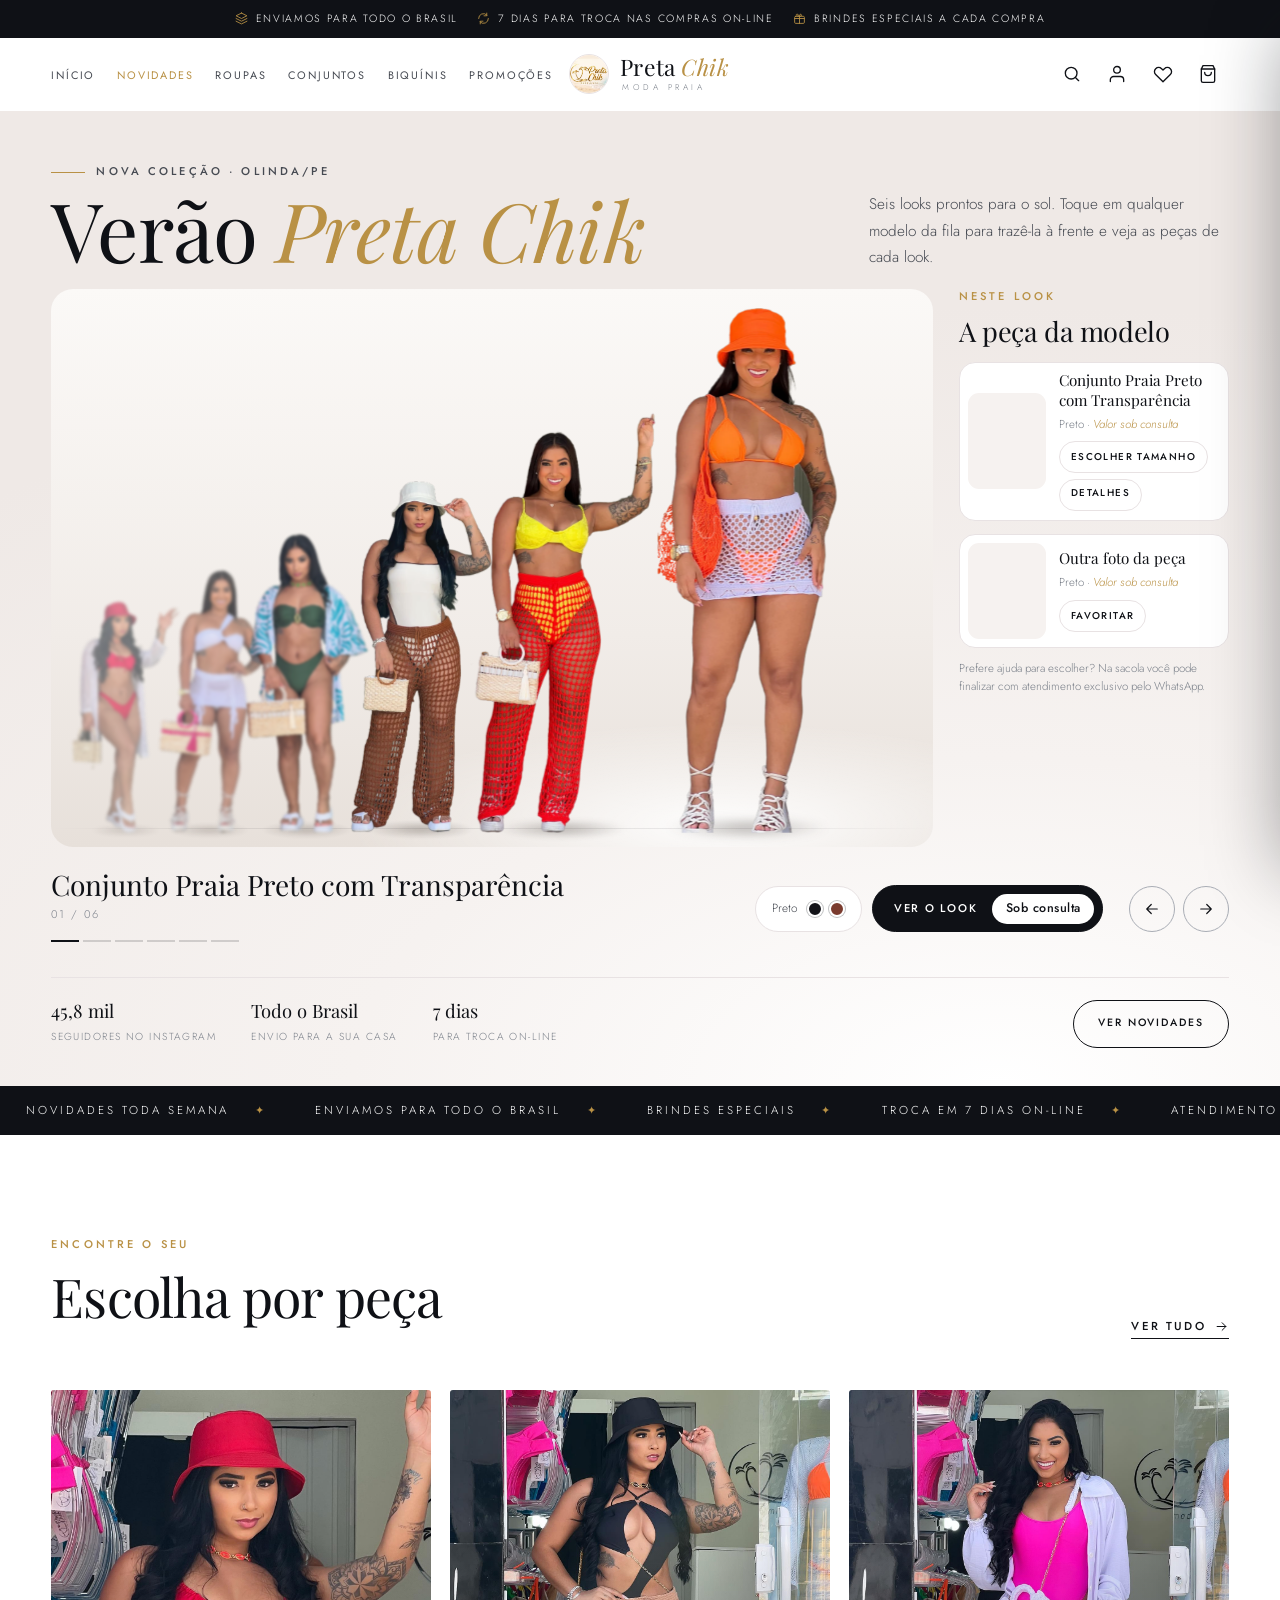
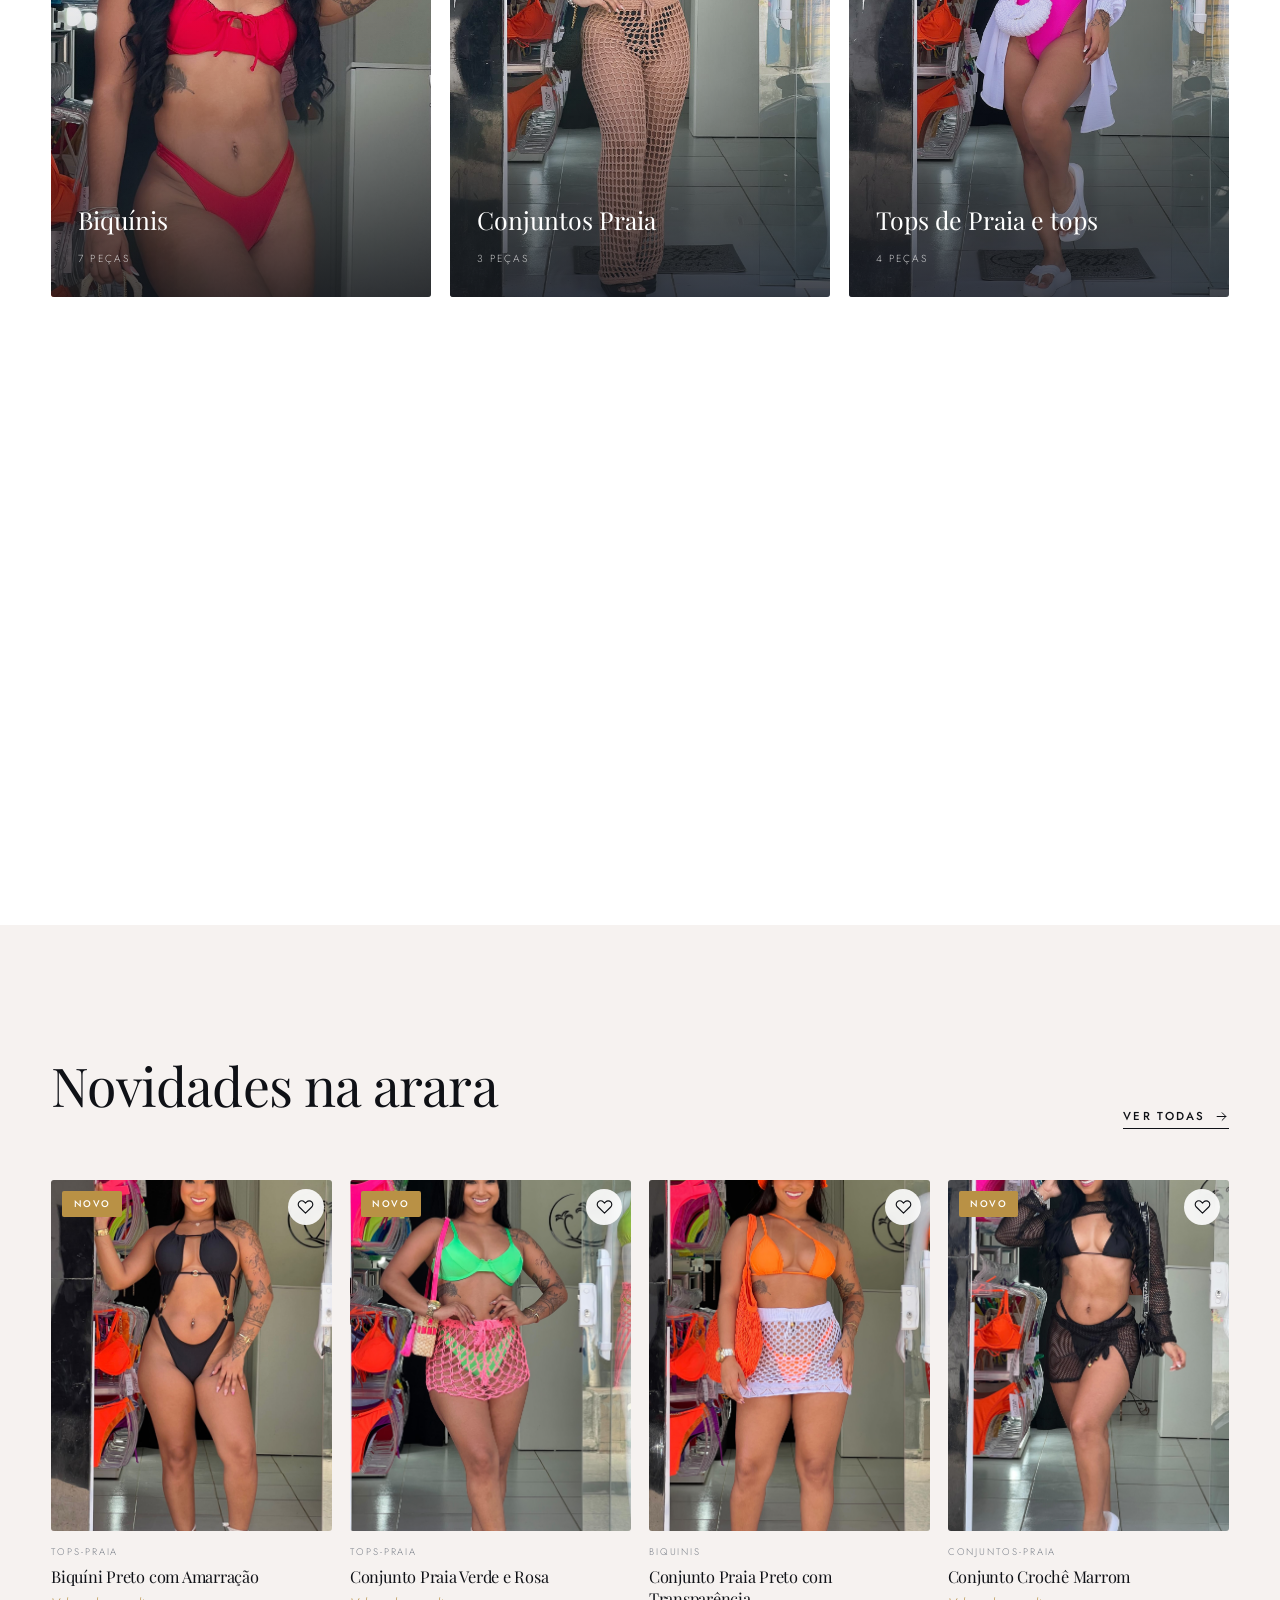
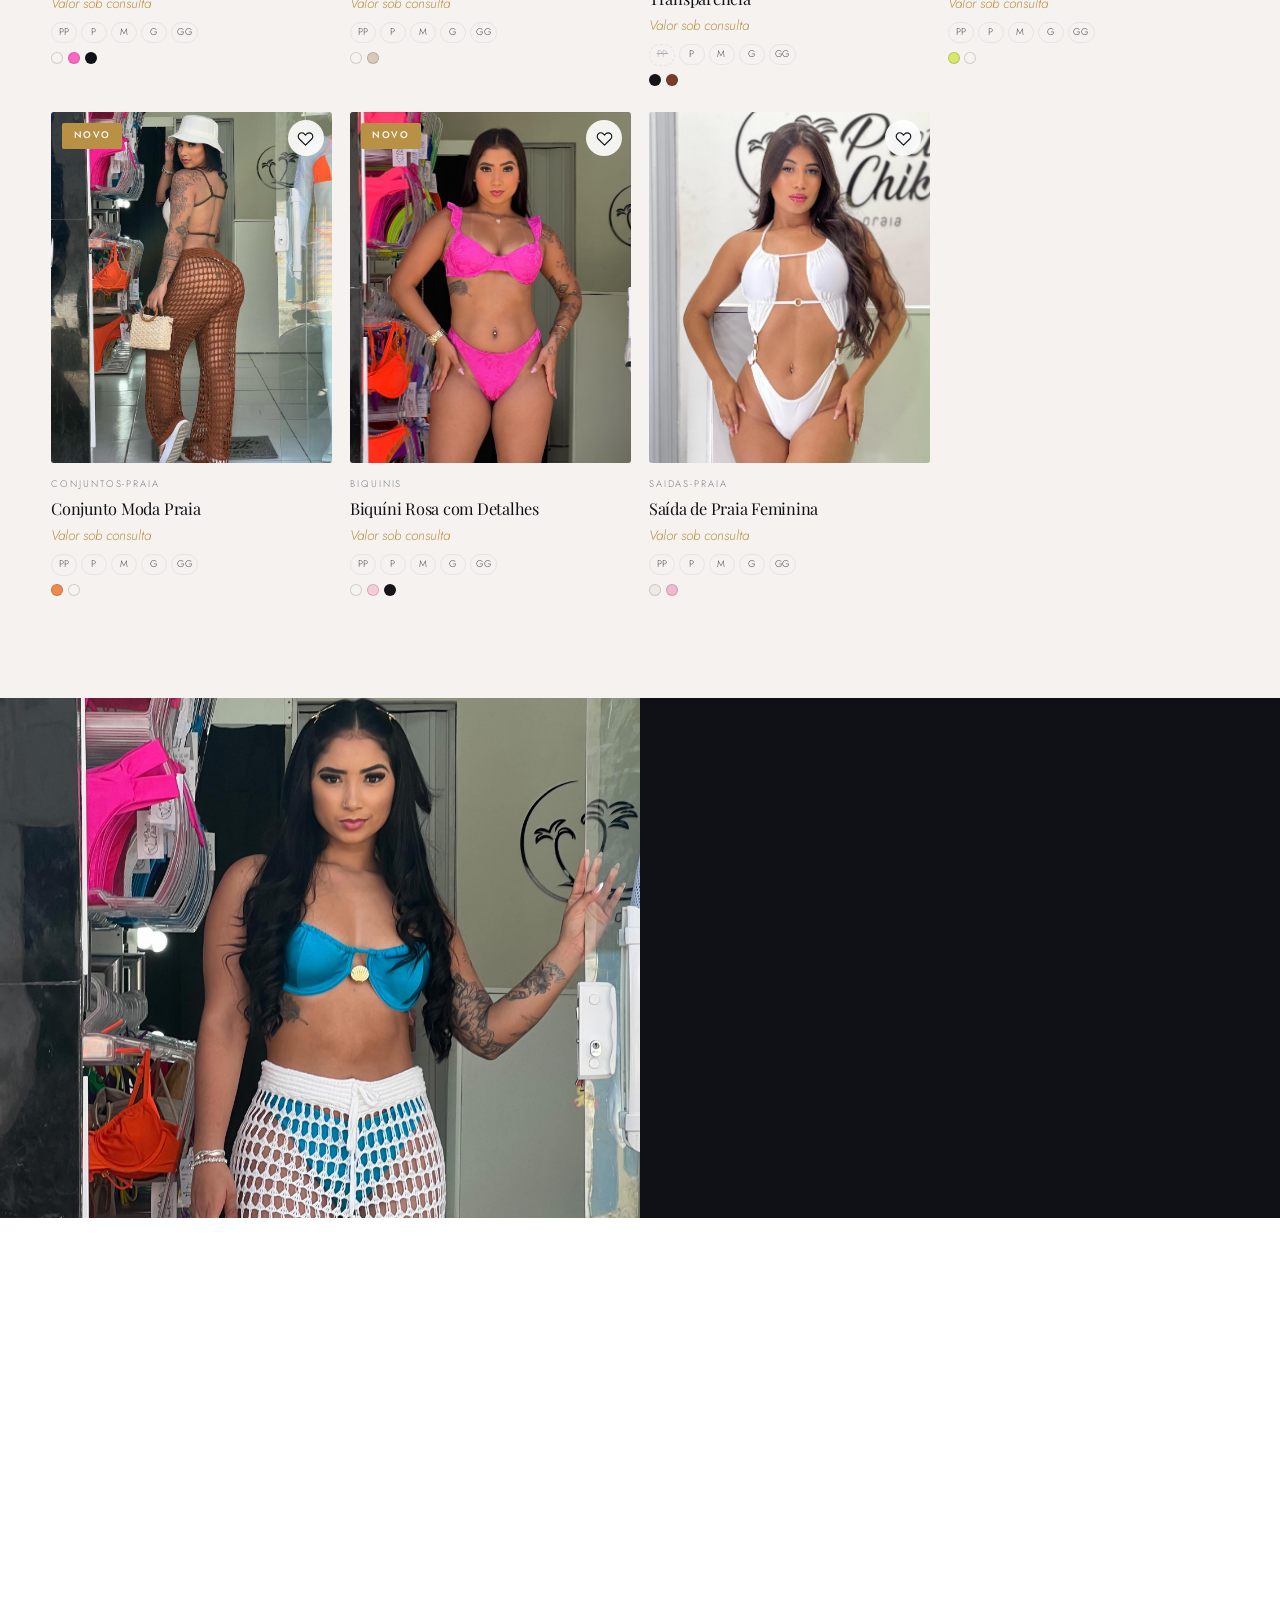
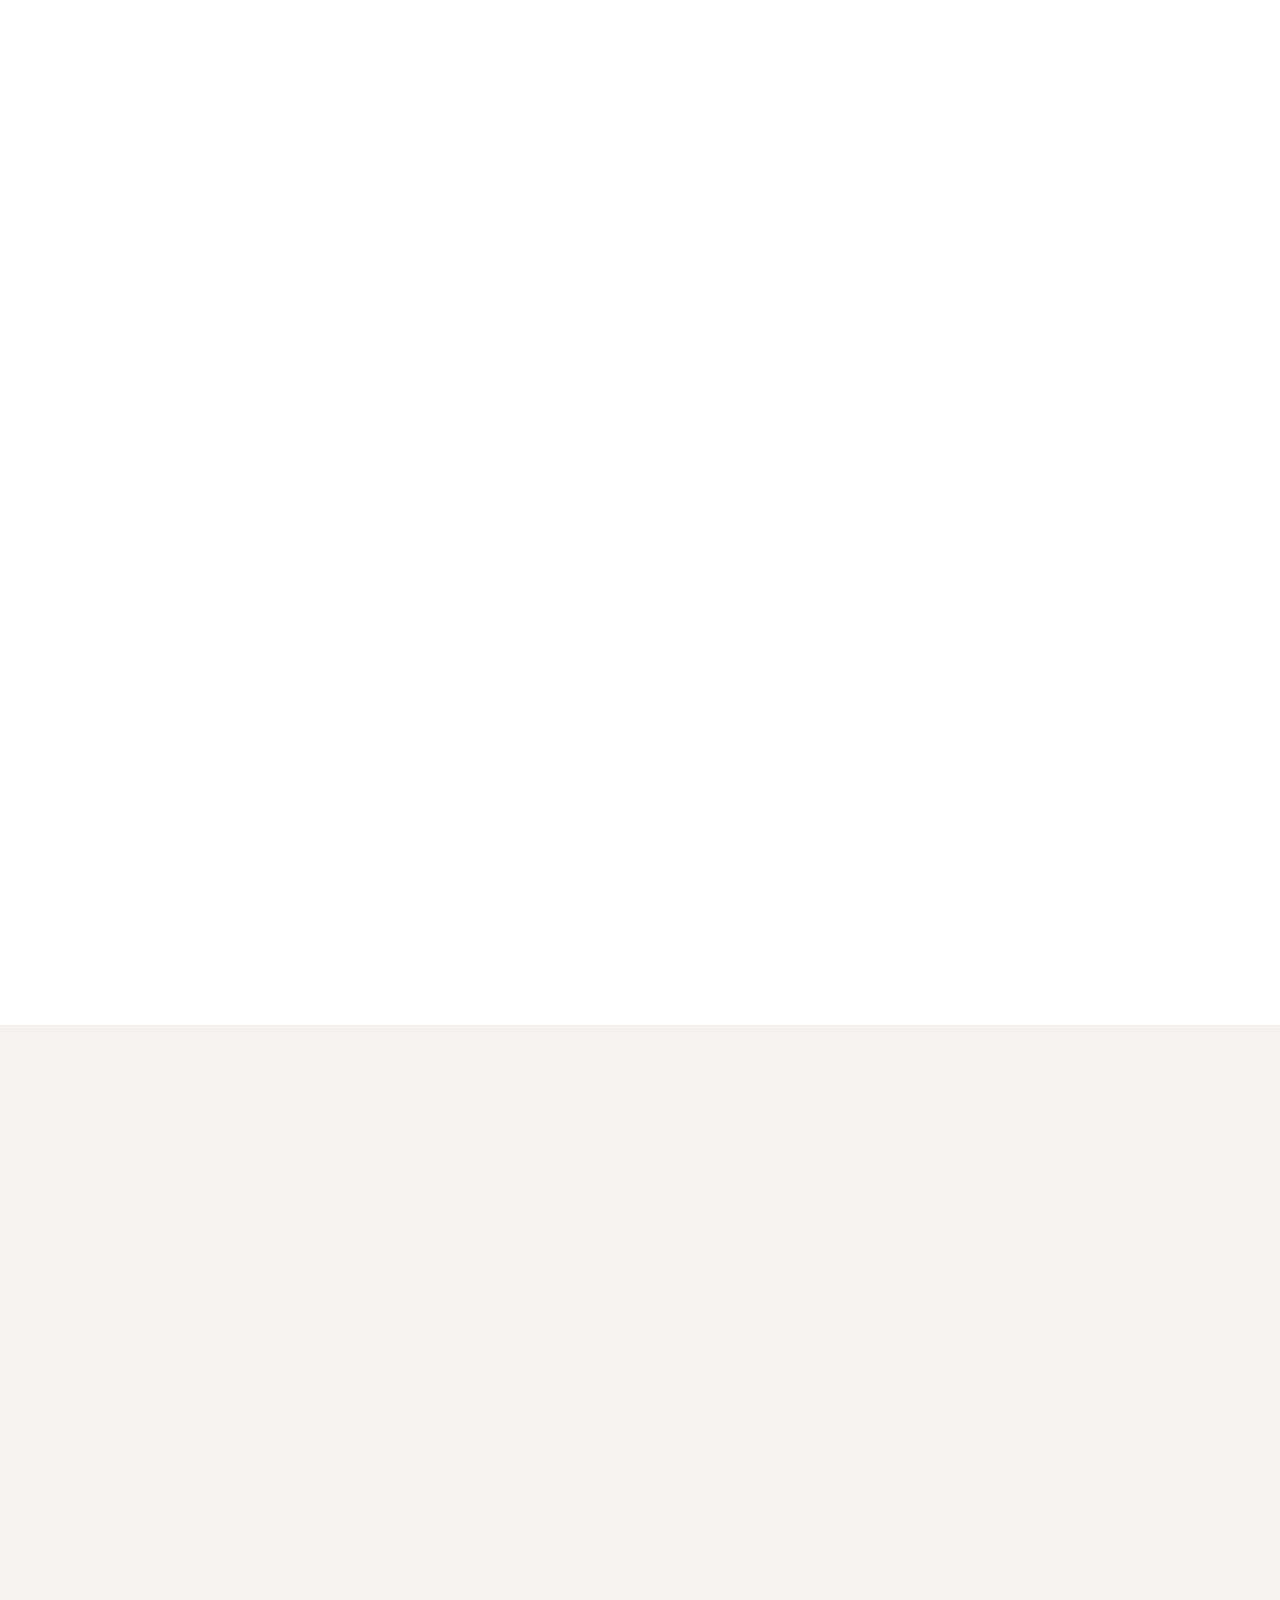
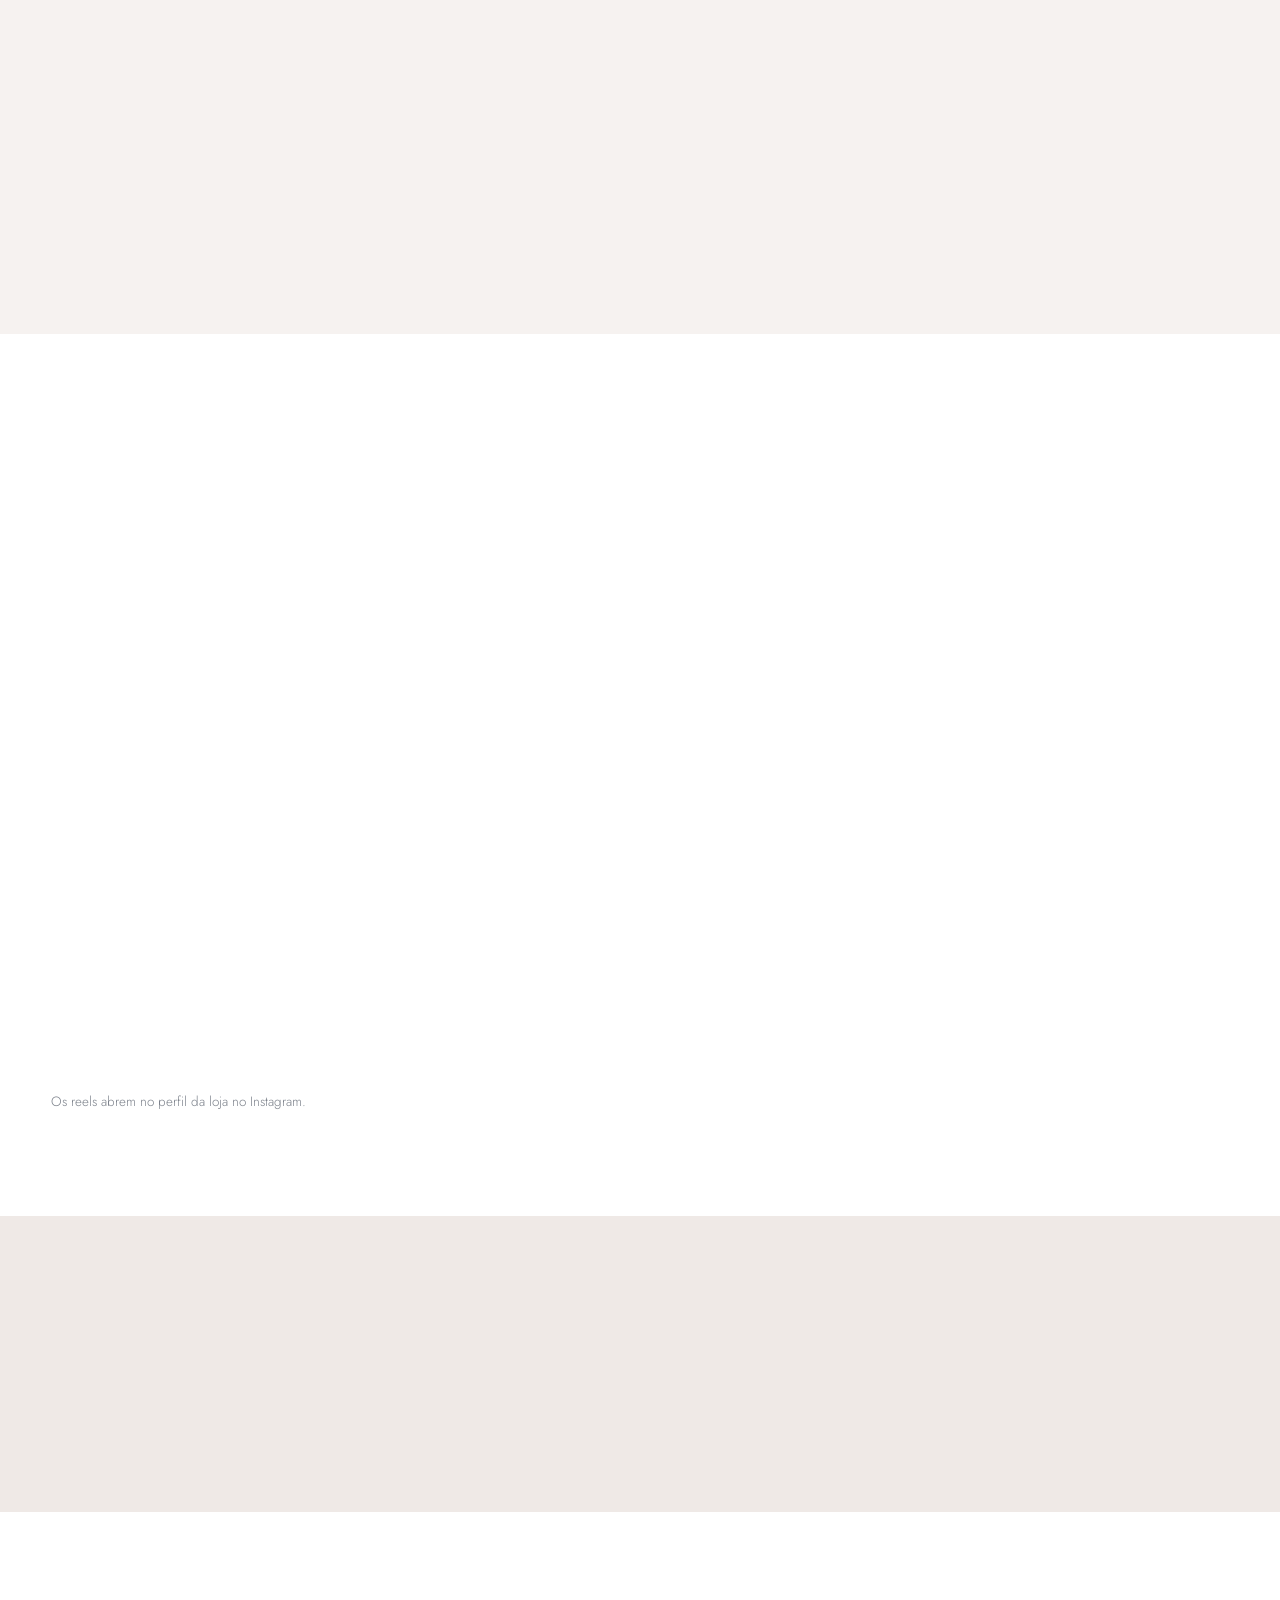
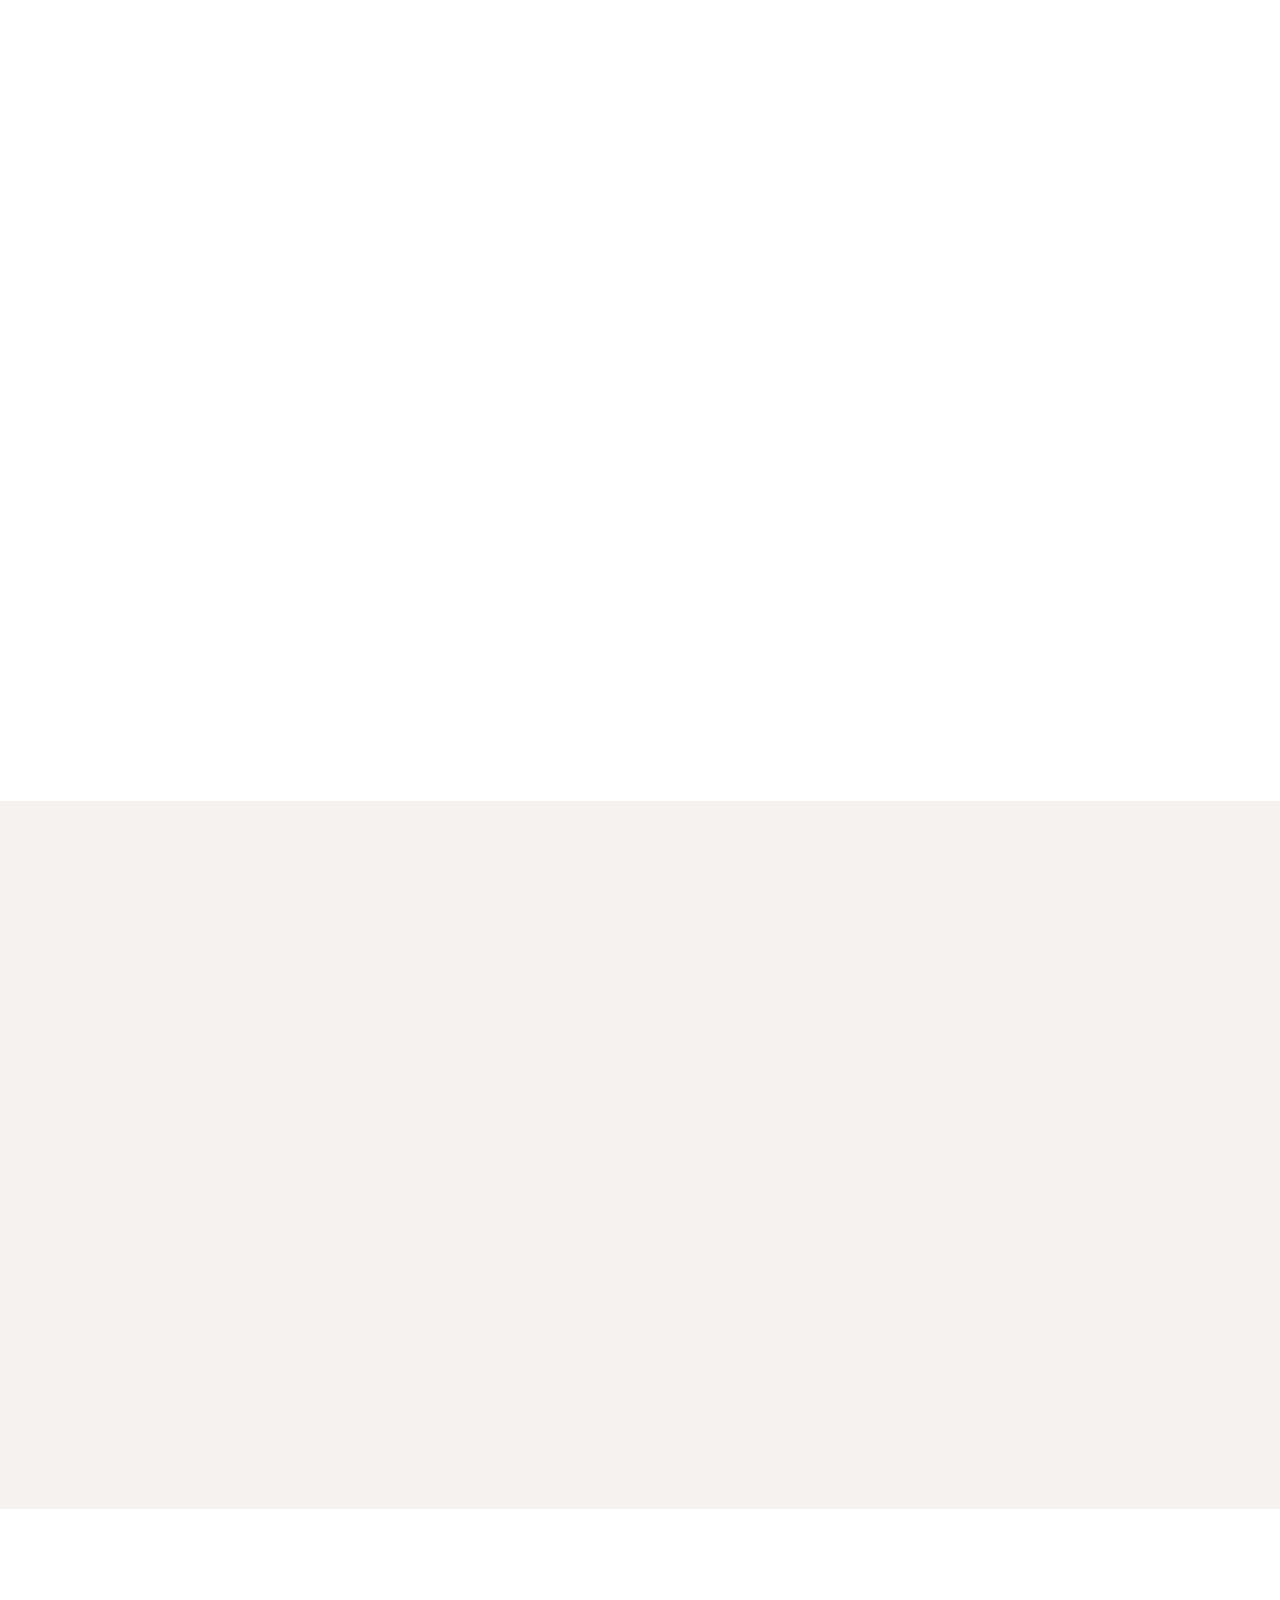
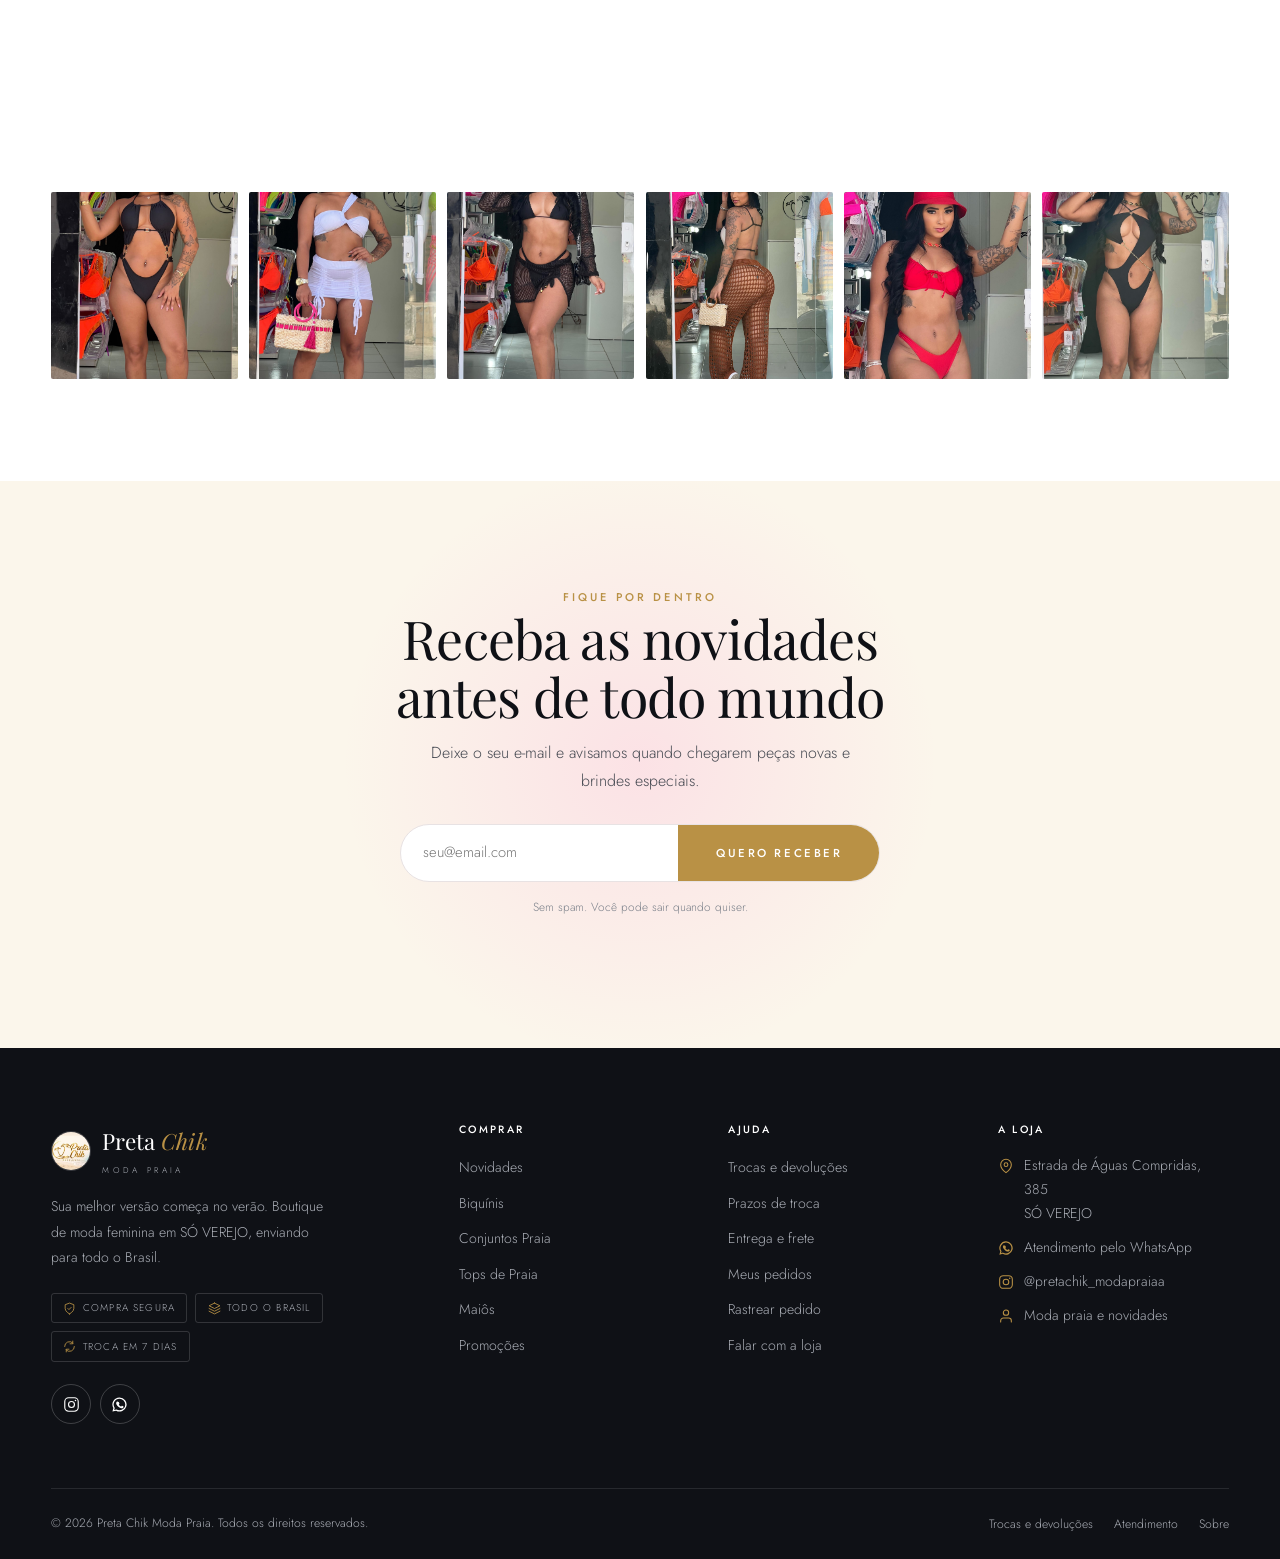
==== commit 144dd822: "Skeleton loading e carregamento sem piscar - Preço, tamanhos e opções de pagamento mostram skeleton " ====
--- a/index.html
+++ b/index.html
@@ -159,7 +159,17 @@
       </div>
       <a class="lk lk-seta rev" style="--atraso:120ms" href="loja.html?cat=novidades">Ver todas <svg viewBox="0 0 24 24" fill="none" stroke="currentColor" stroke-width="1.6" stroke-linecap="round" stroke-linejoin="round" width="15" height="15"><path d="M5 12h14M13 6l6 6-6 6"/></svg></a>
     </div>
-    <div class="grade-produtos" id="gradeNovidades"></div>
+    <div class="grade-produtos" id="gradeNovidades" aria-busy="true">
+      <!-- skeleton: some quando o JS desenha as peças -->
+      <article class="cartao cartao--esq" aria-hidden="true"><div class="cartao__midia"></div><div class="cartao__txt"><span class="cartao__cat"><span class="esq-texto" style="--l:5em">&nbsp;</span></span><div class="cartao__nome"><span class="esq-texto" style="--l:86%">&nbsp;</span></div><div class="cartao__preco"><span class="consulta"><span class="esq-texto" style="--l:6.5em">&nbsp;</span></span></div><div class="cartao__tams"><span class="esq-bloco">PP</span><span class="esq-bloco">P</span><span class="esq-bloco">M</span><span class="esq-bloco">G</span><span class="esq-bloco">GG</span></div><div class="cartao__cores"><i class="esq-bloco"></i><i class="esq-bloco"></i></div></div></article>
+      <article class="cartao cartao--esq" aria-hidden="true"><div class="cartao__midia"></div><div class="cartao__txt"><span class="cartao__cat"><span class="esq-texto" style="--l:6.5em">&nbsp;</span></span><div class="cartao__nome"><span class="esq-texto" style="--l:72%">&nbsp;</span></div><div class="cartao__preco"><span class="consulta"><span class="esq-texto" style="--l:6.5em">&nbsp;</span></span></div><div class="cartao__tams"><span class="esq-bloco">PP</span><span class="esq-bloco">P</span><span class="esq-bloco">M</span><span class="esq-bloco">G</span><span class="esq-bloco">GG</span></div><div class="cartao__cores"><i class="esq-bloco"></i><i class="esq-bloco"></i></div></div></article>
+      <article class="cartao cartao--esq" aria-hidden="true"><div class="cartao__midia"></div><div class="cartao__txt"><span class="cartao__cat"><span class="esq-texto" style="--l:4.5em">&nbsp;</span></span><div class="cartao__nome"><span class="esq-texto" style="--l:92%">&nbsp;</span></div><div class="cartao__preco"><span class="consulta"><span class="esq-texto" style="--l:6.5em">&nbsp;</span></span></div><div class="cartao__tams"><span class="esq-bloco">PP</span><span class="esq-bloco">P</span><span class="esq-bloco">M</span><span class="esq-bloco">G</span><span class="esq-bloco">GG</span></div><div class="cartao__cores"><i class="esq-bloco"></i><i class="esq-bloco"></i></div></div></article>
+      <article class="cartao cartao--esq" aria-hidden="true"><div class="cartao__midia"></div><div class="cartao__txt"><span class="cartao__cat"><span class="esq-texto" style="--l:6em">&nbsp;</span></span><div class="cartao__nome"><span class="esq-texto" style="--l:64%">&nbsp;</span></div><div class="cartao__preco"><span class="consulta"><span class="esq-texto" style="--l:6.5em">&nbsp;</span></span></div><div class="cartao__tams"><span class="esq-bloco">PP</span><span class="esq-bloco">P</span><span class="esq-bloco">M</span><span class="esq-bloco">G</span><span class="esq-bloco">GG</span></div><div class="cartao__cores"><i class="esq-bloco"></i><i class="esq-bloco"></i></div></div></article>
+      <article class="cartao cartao--esq" aria-hidden="true"><div class="cartao__midia"></div><div class="cartao__txt"><span class="cartao__cat"><span class="esq-texto" style="--l:5em">&nbsp;</span></span><div class="cartao__nome"><span class="esq-texto" style="--l:86%">&nbsp;</span></div><div class="cartao__preco"><span class="consulta"><span class="esq-texto" style="--l:6.5em">&nbsp;</span></span></div><div class="cartao__tams"><span class="esq-bloco">PP</span><span class="esq-bloco">P</span><span class="esq-bloco">M</span><span class="esq-bloco">G</span><span class="esq-bloco">GG</span></div><div class="cartao__cores"><i class="esq-bloco"></i><i class="esq-bloco"></i></div></div></article>
+      <article class="cartao cartao--esq" aria-hidden="true"><div class="cartao__midia"></div><div class="cartao__txt"><span class="cartao__cat"><span class="esq-texto" style="--l:6.5em">&nbsp;</span></span><div class="cartao__nome"><span class="esq-texto" style="--l:72%">&nbsp;</span></div><div class="cartao__preco"><span class="consulta"><span class="esq-texto" style="--l:6.5em">&nbsp;</span></span></div><div class="cartao__tams"><span class="esq-bloco">PP</span><span class="esq-bloco">P</span><span class="esq-bloco">M</span><span class="esq-bloco">G</span><span class="esq-bloco">GG</span></div><div class="cartao__cores"><i class="esq-bloco"></i><i class="esq-bloco"></i></div></div></article>
+      <article class="cartao cartao--esq" aria-hidden="true"><div class="cartao__midia"></div><div class="cartao__txt"><span class="cartao__cat"><span class="esq-texto" style="--l:4.5em">&nbsp;</span></span><div class="cartao__nome"><span class="esq-texto" style="--l:92%">&nbsp;</span></div><div class="cartao__preco"><span class="consulta"><span class="esq-texto" style="--l:6.5em">&nbsp;</span></span></div><div class="cartao__tams"><span class="esq-bloco">PP</span><span class="esq-bloco">P</span><span class="esq-bloco">M</span><span class="esq-bloco">G</span><span class="esq-bloco">GG</span></div><div class="cartao__cores"><i class="esq-bloco"></i><i class="esq-bloco"></i></div></div></article>
+      <article class="cartao cartao--esq" aria-hidden="true"><div class="cartao__midia"></div><div class="cartao__txt"><span class="cartao__cat"><span class="esq-texto" style="--l:6em">&nbsp;</span></span><div class="cartao__nome"><span class="esq-texto" style="--l:64%">&nbsp;</span></div><div class="cartao__preco"><span class="consulta"><span class="esq-texto" style="--l:6.5em">&nbsp;</span></span></div><div class="cartao__tams"><span class="esq-bloco">PP</span><span class="esq-bloco">P</span><span class="esq-bloco">M</span><span class="esq-bloco">G</span><span class="esq-bloco">GG</span></div><div class="cartao__cores"><i class="esq-bloco"></i><i class="esq-bloco"></i></div></div></article>
+    </div>
   </div>
 </section>
 
@@ -194,7 +204,17 @@
         Uma seleção das peças que mais saem. Passe o mouse para ver outra foto da mesma arara.
       </p>
     </div>
-    <div class="grade-produtos" id="gradeDestaques"></div>
+    <div class="grade-produtos" id="gradeDestaques" aria-busy="true">
+      <!-- skeleton: some quando o JS desenha as peças -->
+      <article class="cartao cartao--esq" aria-hidden="true"><div class="cartao__midia"></div><div class="cartao__txt"><span class="cartao__cat"><span class="esq-texto" style="--l:5em">&nbsp;</span></span><div class="cartao__nome"><span class="esq-texto" style="--l:86%">&nbsp;</span></div><div class="cartao__preco"><span class="consulta"><span class="esq-texto" style="--l:6.5em">&nbsp;</span></span></div><div class="cartao__tams"><span class="esq-bloco">PP</span><span class="esq-bloco">P</span><span class="esq-bloco">M</span><span class="esq-bloco">G</span><span class="esq-bloco">GG</span></div><div class="cartao__cores"><i class="esq-bloco"></i><i class="esq-bloco"></i></div></div></article>
+      <article class="cartao cartao--esq" aria-hidden="true"><div class="cartao__midia"></div><div class="cartao__txt"><span class="cartao__cat"><span class="esq-texto" style="--l:6.5em">&nbsp;</span></span><div class="cartao__nome"><span class="esq-texto" style="--l:72%">&nbsp;</span></div><div class="cartao__preco"><span class="consulta"><span class="esq-texto" style="--l:6.5em">&nbsp;</span></span></div><div class="cartao__tams"><span class="esq-bloco">PP</span><span class="esq-bloco">P</span><span class="esq-bloco">M</span><span class="esq-bloco">G</span><span class="esq-bloco">GG</span></div><div class="cartao__cores"><i class="esq-bloco"></i><i class="esq-bloco"></i></div></div></article>
+      <article class="cartao cartao--esq" aria-hidden="true"><div class="cartao__midia"></div><div class="cartao__txt"><span class="cartao__cat"><span class="esq-texto" style="--l:4.5em">&nbsp;</span></span><div class="cartao__nome"><span class="esq-texto" style="--l:92%">&nbsp;</span></div><div class="cartao__preco"><span class="consulta"><span class="esq-texto" style="--l:6.5em">&nbsp;</span></span></div><div class="cartao__tams"><span class="esq-bloco">PP</span><span class="esq-bloco">P</span><span class="esq-bloco">M</span><span class="esq-bloco">G</span><span class="esq-bloco">GG</span></div><div class="cartao__cores"><i class="esq-bloco"></i><i class="esq-bloco"></i></div></div></article>
+      <article class="cartao cartao--esq" aria-hidden="true"><div class="cartao__midia"></div><div class="cartao__txt"><span class="cartao__cat"><span class="esq-texto" style="--l:6em">&nbsp;</span></span><div class="cartao__nome"><span class="esq-texto" style="--l:64%">&nbsp;</span></div><div class="cartao__preco"><span class="consulta"><span class="esq-texto" style="--l:6.5em">&nbsp;</span></span></div><div class="cartao__tams"><span class="esq-bloco">PP</span><span class="esq-bloco">P</span><span class="esq-bloco">M</span><span class="esq-bloco">G</span><span class="esq-bloco">GG</span></div><div class="cartao__cores"><i class="esq-bloco"></i><i class="esq-bloco"></i></div></div></article>
+      <article class="cartao cartao--esq" aria-hidden="true"><div class="cartao__midia"></div><div class="cartao__txt"><span class="cartao__cat"><span class="esq-texto" style="--l:5em">&nbsp;</span></span><div class="cartao__nome"><span class="esq-texto" style="--l:86%">&nbsp;</span></div><div class="cartao__preco"><span class="consulta"><span class="esq-texto" style="--l:6.5em">&nbsp;</span></span></div><div class="cartao__tams"><span class="esq-bloco">PP</span><span class="esq-bloco">P</span><span class="esq-bloco">M</span><span class="esq-bloco">G</span><span class="esq-bloco">GG</span></div><div class="cartao__cores"><i class="esq-bloco"></i><i class="esq-bloco"></i></div></div></article>
+      <article class="cartao cartao--esq" aria-hidden="true"><div class="cartao__midia"></div><div class="cartao__txt"><span class="cartao__cat"><span class="esq-texto" style="--l:6.5em">&nbsp;</span></span><div class="cartao__nome"><span class="esq-texto" style="--l:72%">&nbsp;</span></div><div class="cartao__preco"><span class="consulta"><span class="esq-texto" style="--l:6.5em">&nbsp;</span></span></div><div class="cartao__tams"><span class="esq-bloco">PP</span><span class="esq-bloco">P</span><span class="esq-bloco">M</span><span class="esq-bloco">G</span><span class="esq-bloco">GG</span></div><div class="cartao__cores"><i class="esq-bloco"></i><i class="esq-bloco"></i></div></div></article>
+      <article class="cartao cartao--esq" aria-hidden="true"><div class="cartao__midia"></div><div class="cartao__txt"><span class="cartao__cat"><span class="esq-texto" style="--l:4.5em">&nbsp;</span></span><div class="cartao__nome"><span class="esq-texto" style="--l:92%">&nbsp;</span></div><div class="cartao__preco"><span class="consulta"><span class="esq-texto" style="--l:6.5em">&nbsp;</span></span></div><div class="cartao__tams"><span class="esq-bloco">PP</span><span class="esq-bloco">P</span><span class="esq-bloco">M</span><span class="esq-bloco">G</span><span class="esq-bloco">GG</span></div><div class="cartao__cores"><i class="esq-bloco"></i><i class="esq-bloco"></i></div></div></article>
+      <article class="cartao cartao--esq" aria-hidden="true"><div class="cartao__midia"></div><div class="cartao__txt"><span class="cartao__cat"><span class="esq-texto" style="--l:6em">&nbsp;</span></span><div class="cartao__nome"><span class="esq-texto" style="--l:64%">&nbsp;</span></div><div class="cartao__preco"><span class="consulta"><span class="esq-texto" style="--l:6.5em">&nbsp;</span></span></div><div class="cartao__tams"><span class="esq-bloco">PP</span><span class="esq-bloco">P</span><span class="esq-bloco">M</span><span class="esq-bloco">G</span><span class="esq-bloco">GG</span></div><div class="cartao__cores"><i class="esq-bloco"></i><i class="esq-bloco"></i></div></div></article>
+    </div>
   </div>
 </section>
 
@@ -370,13 +390,21 @@
   LB.iniciar({ pagina: "home" });
 
   // --- novidades: as 8 primeiras com selo de novidade
-  var novidades = PRODUTOS.filter(function (p) {
-    return p.cats.indexOf("novidades") > -1;
-  }).slice(0, 8);
-  LB.desenharCartoes("#gradeNovidades", novidades);
-
-  // --- destaques: o restante
-  LB.desenharCartoes("#gradeDestaques", PRODUTOS.slice(8, 16));
+  function vitrines(suave) {
+    var novidades = PRODUTOS.filter(function (p) {
+      return p.cats.indexOf("novidades") > -1;
+    }).slice(0, 8);
+    // --- destaques: o restante
+    var destaques = PRODUTOS.slice(8, 16);
+    [["#gradeNovidades", novidades], ["#gradeDestaques", destaques]].forEach(function (v) {
+      var ids = v[1].map(function (p) { return p.id; }).join(",");
+      // redesenho pelo catalogo do servidor: so se a lista mudou, sem reanimar
+      if (suave === true && ids === LB.idsDesenhados(v[0])) return;
+      LB.desenharCartoes(v[0], v[1], { manterVisiveis: suave === true });
+    });
+  }
+  vitrines();
+  document.addEventListener("lb:catalogo", function () { vitrines(true); });
 
   // --- reels (links reais do arquivo "link de rels.txt")
   var trilho = document.querySelector("#trilhoReels");
--- a/assets/css/base.css
+++ b/assets/css/base.css
@@ -74,6 +74,7 @@
 }
 
 body.travado { overflow: hidden; }   /* com drawer/modal aberto */
+html:has(body.travado) { overflow: hidden; }   /* iOS: sem isto a pagina de tras ainda rolava */
 
 img, svg, video { display: block; max-width: 100%; }
 img { height: auto; }
@@ -242,7 +243,7 @@
   transition-delay: var(--atraso, 0ms);
   will-change: opacity, transform;
 }
-.rev.visivel { opacity: 1; transform: none; }
+.rev.visivel { opacity: 1; transform: none; will-change: auto; }   /* libera a camada depois de revelar: menos memoria e rolagem mais lisa no celular */
 
 /* variantes */
 .rev--esq { transform: translateX(-30px); }
@@ -364,6 +365,79 @@
 .rolagem-x::-webkit-scrollbar { display: none; }
 .rolagem-x > * { scroll-snap-align: start; flex: 0 0 auto; }
 
+/* ---------- 11b. CARREGAMENTO (skeleton) ----------
+   Estruturas temporarias com o MESMO formato do conteudo real: o espaco
+   fica reservado (sem salto de layout) e o brilho e discreto, nos neutros
+   da marca (areia + um toque do dourado lavado). Nada aqui atrasa a
+   pagina: cada skeleton some assim que o dado ou a foto de verdade chega. */
+:root {
+  --esq-fundo:  var(--areia-2);
+  --esq-brilho: rgba(251, 246, 235, .9);   /* --rosa-lavado */
+  --esq-ciclo:  1.6s;
+}
+
+@keyframes esq-brilho { from { transform: translateX(-100%); } to { transform: translateX(100%); } }
+@keyframes esq-surge  { from { opacity: 0; } to { opacity: 1; } }
+
+/* faixa de brilho reaproveitada por todos os skeletons */
+.esq-bloco::after, .esq-texto::after,
+.midia:not(.img-ok)::before, .cartao__midia:not(.img-ok)::before, .reel:not(.img-ok)::before {
+  content: ""; position: absolute; inset: 0; z-index: 0; pointer-events: none;
+  background: linear-gradient(100deg, transparent 20%, var(--esq-brilho) 50%, transparent 80%);
+  transform: translateX(-100%);
+  animation: esq-brilho var(--esq-ciclo) var(--ease-suave) infinite;
+}
+.reel:not(.img-ok)::before { background: linear-gradient(100deg, transparent 20%, rgba(255,255,255,.06) 50%, transparent 80%); }
+/* foto com erro: fica o fundo neutro, sem brilho infinito */
+.img-erro::before { display: none !important; }
+
+/* a foto fica por cima do brilho */
+.midia > img, .reel > img { position: relative; }
+
+/* bloco cheio (chips, botoes, fotos sem <img>) */
+.esq-bloco {
+  position: relative; overflow: hidden;
+  background: var(--esq-fundo) !important;
+  border-color: transparent !important;
+  color: transparent !important;
+  user-select: none; pointer-events: none;
+}
+/* linha de texto: ocupa a altura exata da linha real, mas pinta so
+   o miolo — parece texto, e nada abaixo se mexe quando o texto chega */
+.esq-texto {
+  display: inline-block !important; margin: 0 !important; position: relative; overflow: hidden;
+  vertical-align: top; max-width: 100%;
+  width: var(--l, 8em);
+  color: transparent !important;
+  background: linear-gradient(var(--esq-fundo), var(--esq-fundo)) center / 100% 62% no-repeat;
+  border-radius: 3px;
+  user-select: none;
+}
+.esq-texto::after { inset: 19% 0; }
+
+/* casca do topo (faixa + cabecalho) e montada pelo JS: em rede lenta, o
+   espaco dela fica reservado — senao a pagina inteira desce quando ela entra.
+   Alturas medidas: 101px (celular), 139px (faixa em duas linhas), 111px. */
+[data-shell-topo]:empty {
+  min-height: 111px;
+  background: linear-gradient(var(--tinta) 0 38px, #fff 38px);
+}
+@media (max-width: 860px) and (min-width: 701px) { [data-shell-topo]:empty { min-height: 139px; } }
+@media (max-width: 700px) { [data-shell-topo]:empty { min-height: 101px; } }
+
+/* cartao e pagina da peca em skeleton: nada ali e clicavel ainda */
+.cartao--esq, .prod--esq { pointer-events: none; user-select: none; }
+
+/* conteudo de verdade que entrou no lugar do skeleton */
+.surge { animation: esq-surge .42s var(--ease) both; }
+
+/* fotos montadas pelo JS entram com fade discreto quando terminam de
+   carregar (as que ja estao no HTML nao sao escondidas: sem JS, aparecem) */
+.js-img .midia > img:not(.img-ok),
+.js-img .cartao__a:not(.img-ok),
+.js-img .reel > img:not(.img-ok) { opacity: 0; }
+.js-img .midia > img, .js-img .reel > img { transition: transform 1.1s var(--ease), opacity .5s var(--ease); }
+
 /* ---------- 12. MOVIMENTO REDUZIDO ---------- */
 @media (prefers-reduced-motion: reduce) {
   html { scroll-behavior: auto; }
@@ -374,4 +448,8 @@
   }
   .rev, .rev--mascara, .midia-rev { opacity: 1 !important; transform: none !important; clip-path: none !important; }
   .sobe-linha > span { transform: none !important; }
-}
+  /* skeleton parado: so o fundo neutro, sem brilho correndo */
+  .esq-bloco::after, .esq-texto::after,
+  .midia::before, .cartao__midia::before, .reel::before { animation: none !important; opacity: 0; }
+  .surge { animation: none !important; }
+}
--- a/assets/css/site.css
+++ b/assets/css/site.css
@@ -194,12 +194,12 @@
 }
 .gaveta__topo h3 { font-size: 1.05rem; }
 .gaveta__topo .em { color: var(--cinza); }
-.gaveta__corpo { flex: 1; overflow-y: auto; padding: clamp(1.1rem, 3vw, 1.8rem); }
+.gaveta__corpo { flex: 1; overflow-y: auto; overscroll-behavior: contain; -webkit-overflow-scrolling: touch; padding: clamp(1.1rem, 3vw, 1.8rem); }
 .gaveta__pe { border-top: 1px solid var(--linha); padding: clamp(1.1rem, 3vw, 1.8rem); background: var(--areia); }
 .gaveta__pe .bt + .bt { margin-top: .6rem; }
 
 /* menu mobile dentro da gaveta */
-.gmenu { position: fixed; top: 0; left: 0; bottom: 0; z-index: 120; width: min(420px, 92vw); background: var(--tinta); color: #fff; transform: translateX(-101%); transition: transform .52s var(--ease); overflow-y: auto; }
+.gmenu { position: fixed; top: 0; left: 0; bottom: 0; z-index: 120; width: min(420px, 92vw); background: var(--tinta); color: #fff; transform: translateX(-101%); transition: transform .52s var(--ease); overflow-y: auto; overscroll-behavior: contain; -webkit-overflow-scrolling: touch; }
 .gmenu.aberto { transform: none; }
 .gmenu__dentro { padding: clamp(1.4rem, 4vw, 2rem); display: flex; flex-direction: column; min-height: 100%; }
 .gmenu__topo { display: flex; align-items: center; justify-content: space-between; margin-bottom: 2.4rem; }
@@ -713,6 +713,7 @@
   transition: opacity var(--t-medio), visibility var(--t-medio);
 }
 .rapida.aberta { opacity: 1; visibility: visible; }
+.rapida, .busca { overscroll-behavior: contain; }
 .rapida__caixa {
   position: relative; z-index: 2;
   width: min(880px, 100%); max-height: 90svh; overflow-y: auto;
@@ -910,3 +911,50 @@
 @media (max-width: 700px) {
   .fin-escolha__opcoes { grid-template-columns: 1fr; }
 }
+
+/* ==========================================================================
+   PEDIDO PELO WHATSAPP — etapas, revisão e envio
+   ========================================================================== */
+.passos-pedido { list-style: none; display: flex; gap: .4rem; padding: 0; margin: 0 0 clamp(1.4rem, 3vw, 2rem); flex-wrap: wrap; }
+.passos-pedido li {
+  display: inline-flex; align-items: center; gap: .5rem; padding: .5rem .9rem; border-radius: 40px;
+  border: 1px solid var(--linha); font-size: .72rem; letter-spacing: .12em; text-transform: uppercase; color: var(--cinza); background: #fff;
+}
+.passos-pedido li span { width: 22px; height: 22px; border-radius: 50%; display: grid; place-items: center; background: var(--areia); color: var(--grafite); font-size: .7rem; letter-spacing: 0; }
+.passos-pedido li[aria-current="step"] { border-color: var(--tinta); color: var(--tinta); }
+.passos-pedido li[aria-current="step"] span { background: var(--tinta); color: #fff; }
+.passos-pedido li.feito { color: var(--grafite); }
+.passos-pedido li.feito span { background: var(--rosa); color: #fff; }
+
+.passo-pedido { animation: pc-surge .35s var(--ease); }
+@keyframes pc-surge { from { opacity: 0; transform: translateY(8px); } }
+.passo-pedido .frete__cep { max-width: 520px; }
+.passo-pedido__acoes { display: flex; gap: .6rem; flex-wrap: wrap; justify-content: flex-end; margin-top: 1.4rem; padding-top: 1.2rem; border-top: 1px solid var(--linha); }
+.passo-pedido__acoes .bt { min-width: 180px; }
+
+.revisao { display: grid; gap: .9rem; }
+.revisao__bloco { border: 1px solid var(--linha); border-radius: 12px; padding: 1rem 1.1rem; background: #fff; }
+.revisao__bloco h3 { font-family: var(--sans); font-size: .66rem; font-weight: 500; letter-spacing: .2em; text-transform: uppercase; color: var(--cinza); margin: 0 0 .5rem; }
+.revisao__bloco p { margin: 0 0 .25rem; }
+.revisao__linha { display: flex; justify-content: space-between; gap: 1rem; padding: .45rem 0; border-bottom: 1px dashed var(--linha); font-size: .9rem; }
+.revisao__linha:last-child { border-bottom: 0; }
+.revisao__linha small { display: block; color: var(--cinza); font-size: .74rem; }
+.revisao__totais { border-top: 1px solid var(--tinta); padding-top: .6rem; display: grid; gap: .35rem; }
+.revisao__totais div { display: flex; justify-content: space-between; font-size: .9rem; }
+.revisao__totais .total b { font-family: var(--serif); font-weight: 400; font-size: 1.25rem; }
+
+.envio-whats {
+  margin-top: 1.4rem; padding: clamp(1.1rem, 3vw, 1.6rem); border-radius: 16px;
+  background: linear-gradient(180deg, var(--rosa-lavado), #fff 70%); border: 1px solid var(--rosa-claro);
+}
+.envio-whats__titulo { font-family: var(--serif); font-size: clamp(1.05rem, 2vw, 1.25rem); line-height: 1.45; margin: 0 0 .5rem; }
+.envio-whats .bt--zap { margin-top: .8rem; }
+
+.confirmacao__msg { width: 100%; max-width: 520px; text-align: left; }
+.confirmacao__msg summary { cursor: pointer; font-size: .8rem; color: var(--grafite); }
+.confirmacao__msg pre { white-space: pre-wrap; font: .8rem/1.55 var(--sans); background: var(--areia); padding: .9rem; border-radius: 10px; margin-top: .5rem; }
+
+@media (max-width: 560px) {
+  .passos-pedido li { padding: .45rem .6rem; font-size: .62rem; }
+  .passo-pedido__acoes .bt { flex: 1 1 100%; min-width: 0; }
+}
--- a/assets/css/paginas.css
+++ b/assets/css/paginas.css
@@ -35,7 +35,7 @@
 
 @media (max-width: 980px) {
   .loja { grid-template-columns: 1fr; }
-  .filtros { position: fixed; top: 0; left: 0; bottom: 0; z-index: 120; width: min(340px, 90vw); background: #fff; transform: translateX(-101%); transition: transform .5s var(--ease); overflow-y: auto; padding: clamp(1.2rem, 4vw, 1.8rem); }
+  .filtros { position: fixed; top: 0; left: 0; bottom: 0; z-index: 120; width: min(340px, 90vw); background: #fff; transform: translateX(-101%); transition: transform .5s var(--ease); overflow-y: auto; overscroll-behavior: contain; padding: clamp(1.2rem, 4vw, 1.8rem); }
   .filtros.aberto { transform: none; }
   .filtros__bt { display: inline-flex; }
   .filtros__topo { display: flex; align-items: center; justify-content: space-between; margin-bottom: 1.4rem; }
@@ -323,3 +323,7 @@
 .erro404 { min-height: 60svh; display: grid; place-items: center; text-align: center; padding: 4rem 1rem; }
 .erro404 b { font-family: var(--serif); font-size: clamp(4rem, 14vw, 9rem); line-height: 1; color: var(--rosa-lavado); display: block; }
 .erro404 h1 { margin-top: -1.4rem; }
+
+/* skeleton da página da peça: o título temporário usa a mesma fonte e
+   altura do h1 real (sem h1 vazio no HTML, que atrapalharia o SEO) */
+.prod__h1-esq { font-family: var(--serif); font-size: clamp(1.7rem, 3.4vw, 2.5rem); line-height: 1.08; margin-bottom: .55rem; }
--- a/assets/css/passarela.css
+++ b/assets/css/passarela.css
@@ -47,24 +47,38 @@
   background: linear-gradient(90deg, transparent, rgba(15,17,22,.08) 20%, rgba(15,17,22,.08) 80%, transparent);
 }
 
+/* A posição (--pos, em % do palco, vinda do JS) é aplicada por transform e
+   não por "left": a troca de look roda só na GPU, sem recalcular layout a
+   cada quadro — era isso que fazia o banner tremer no celular.
+   --largura é a largura da modelo em % do palco; --pos / --largura * 100%
+   converte a posição para % da própria modelo (o que o translate usa).   */
 .modelo {
-  position: absolute; bottom: 14px; width: 30%; height: 94%;
+  --largura: 30;
+  --x: calc(var(--pos, 50) / var(--largura) * 100% - 50%);
+  position: absolute; left: 0; bottom: 14px; width: calc(var(--largura) * 1%); height: 94%;
   margin: 0; padding: 0; border: 0; background: none; cursor: pointer;
   transform-origin: 50% 100%;
-  transform: translateX(-50%) scale(var(--escala, 1));
+  transform: translate3d(var(--x), 0, 0) scale(var(--escala, 1));
   filter: blur(var(--desfoque, 0));
   opacity: var(--opacidade, 1);
   z-index: var(--z, 1);
   transition:
-    left .9s cubic-bezier(.76, 0, .24, 1),
     transform .9s cubic-bezier(.76, 0, .24, 1),
     filter .9s var(--ease), opacity .9s var(--ease);
+  will-change: transform, filter, opacity;
+  backface-visibility: hidden; -webkit-backface-visibility: hidden;
   -webkit-tap-highlight-color: transparent;
 }
 .modelo:focus-visible { outline: 2px solid var(--rosa-forte); outline-offset: 4px; border-radius: 14px; }
+/* Todas as modelos com a MESMA altura e o pé na mesma linha: a foto é
+   dimensionada pela altura (não mais "contain", que encolhia as fotos mais
+   largas) e centralizada na caixa. --img-h / --img-base compensam a faixa
+   transparente que algumas fotos têm embaixo dos pés (passarela.js).    */
 .modelo__img {
-  position: relative; z-index: 2; display: block; width: 100%; height: 100%;
-  object-fit: contain; object-position: 50% 100%; pointer-events: none;
+  position: absolute; z-index: 2; display: block; left: 50%; bottom: var(--img-base, 0%);
+  width: auto; height: var(--img-h, 100%); max-width: none;
+  translate: -50% 0;
+  pointer-events: none;
   -webkit-user-drag: none;
 }
 /* sombra no chão, sincronizada com o flutuar */
@@ -74,9 +88,11 @@
   background: radial-gradient(closest-side, rgba(40,30,22,.32), rgba(40,30,22,0));
   filter: blur(4px);
 }
-.modelo:not(.modelo--frente):hover {
-  filter: blur(0) !important; opacity: 1 !important;
-  transform: translateX(-50%) translateY(-8px) scale(var(--escala, 1));
+/* só com mouse: no toque o :hover "gruda" na modelo tocada */
+@media (hover: hover) {
+  .modelo:not(.modelo--frente):hover {
+    filter: blur(0) !important; opacity: 1 !important;
+  }
 }
 .modelo--frente .modelo__img { animation: pc-flutua 4.8s ease-in-out infinite; }
 .modelo--frente .modelo__sombra { animation: pc-sombra 4.8s ease-in-out infinite; }
@@ -178,7 +194,7 @@
 }
 @media (max-width: 560px) {
   .passarela__palco { height: min(500px, 74svh); border-radius: 18px; }
-  .modelo { width: 56%; height: 90%; }
+  .modelo { --largura: 50; height: 90%; }
   .modelo[data-slot="4"], .modelo[data-slot="5"] { opacity: 0 !important; pointer-events: none; }
   .passarela__compra { flex-direction: column; align-items: stretch; }
   .passarela__ver { justify-content: space-between; }
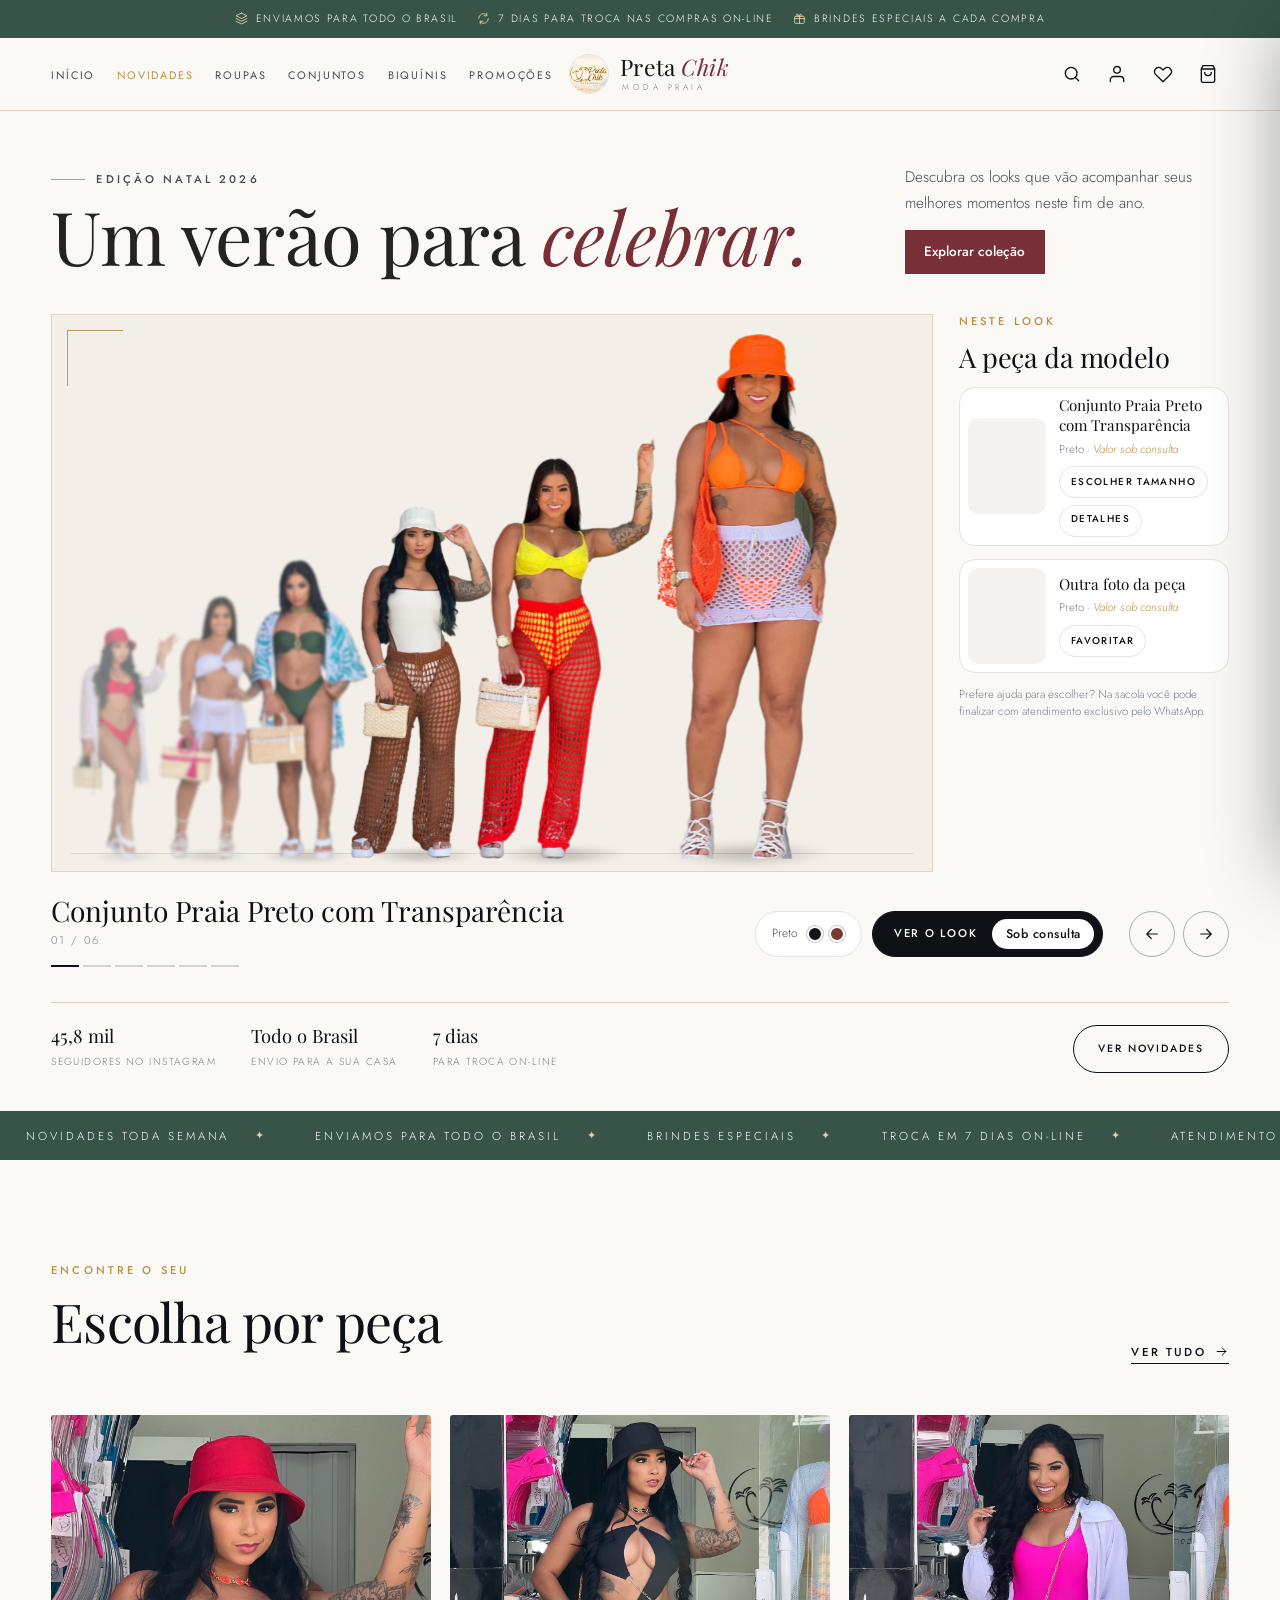
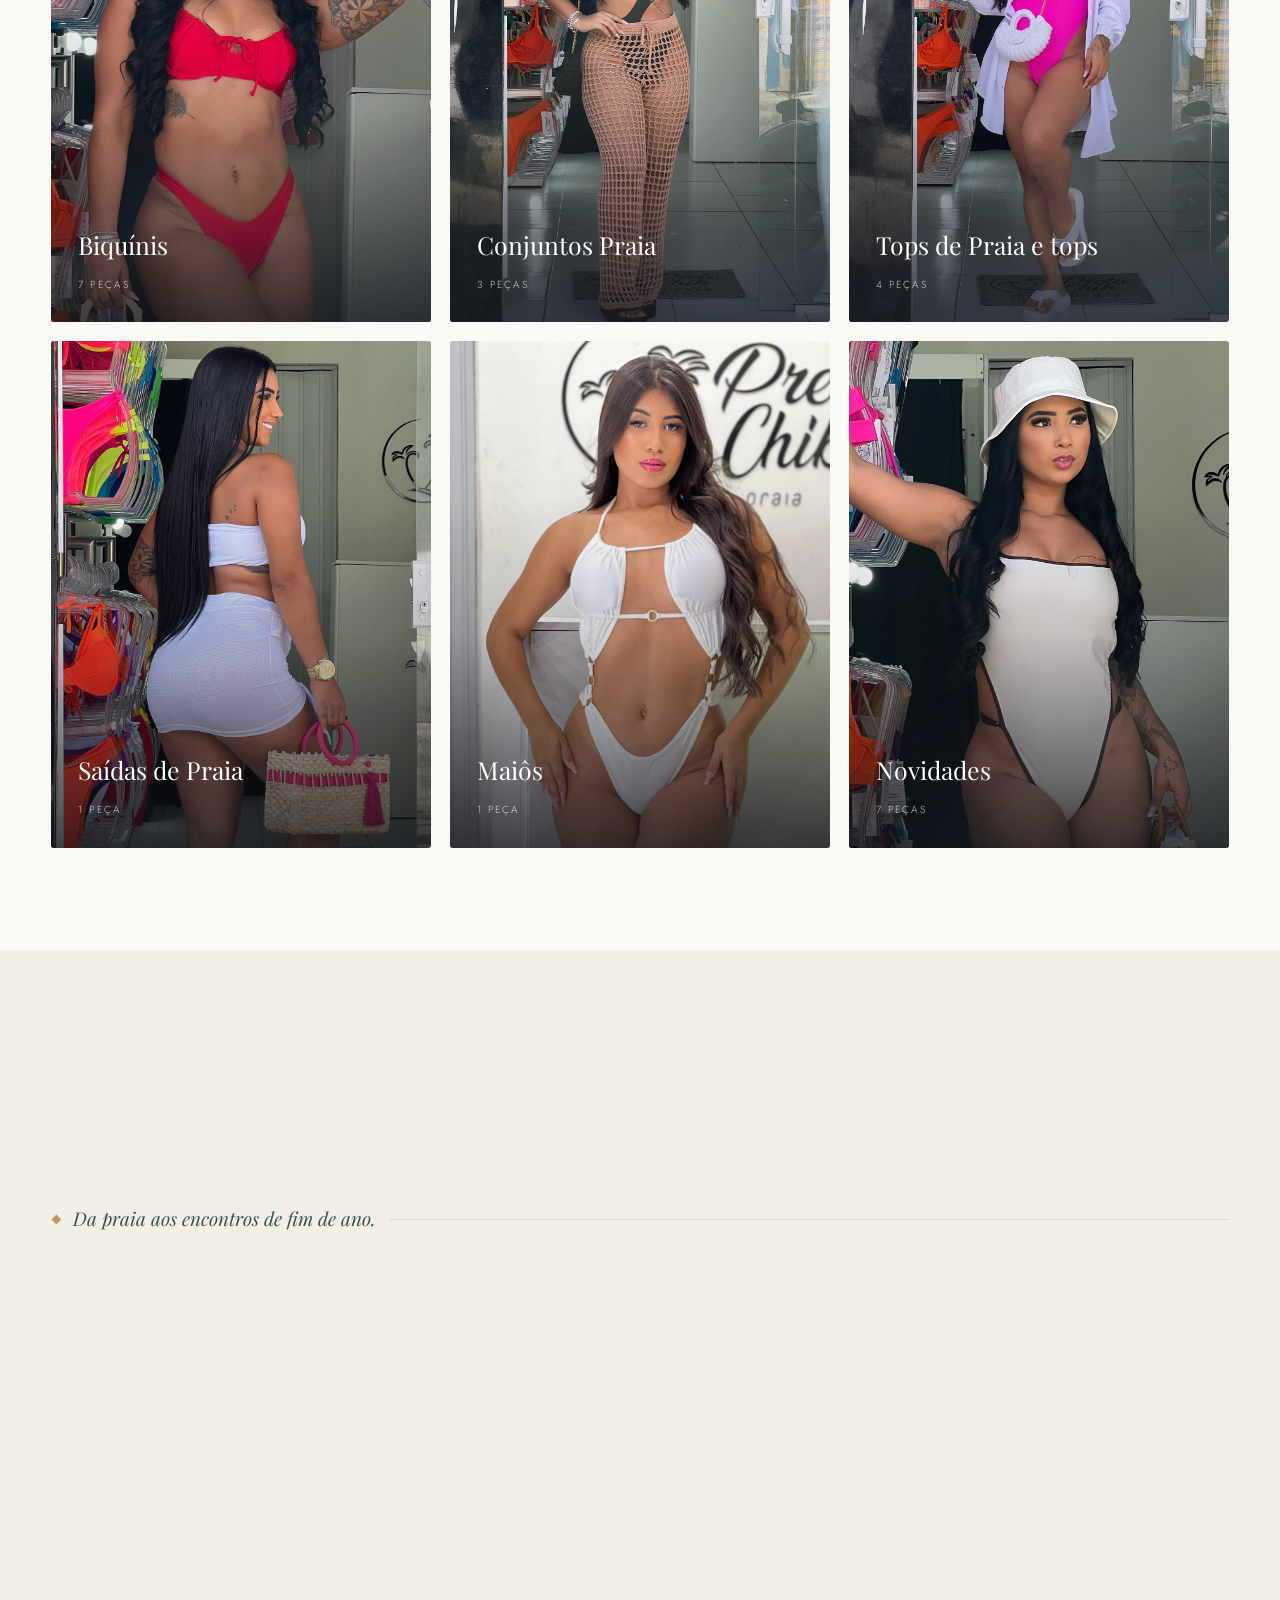
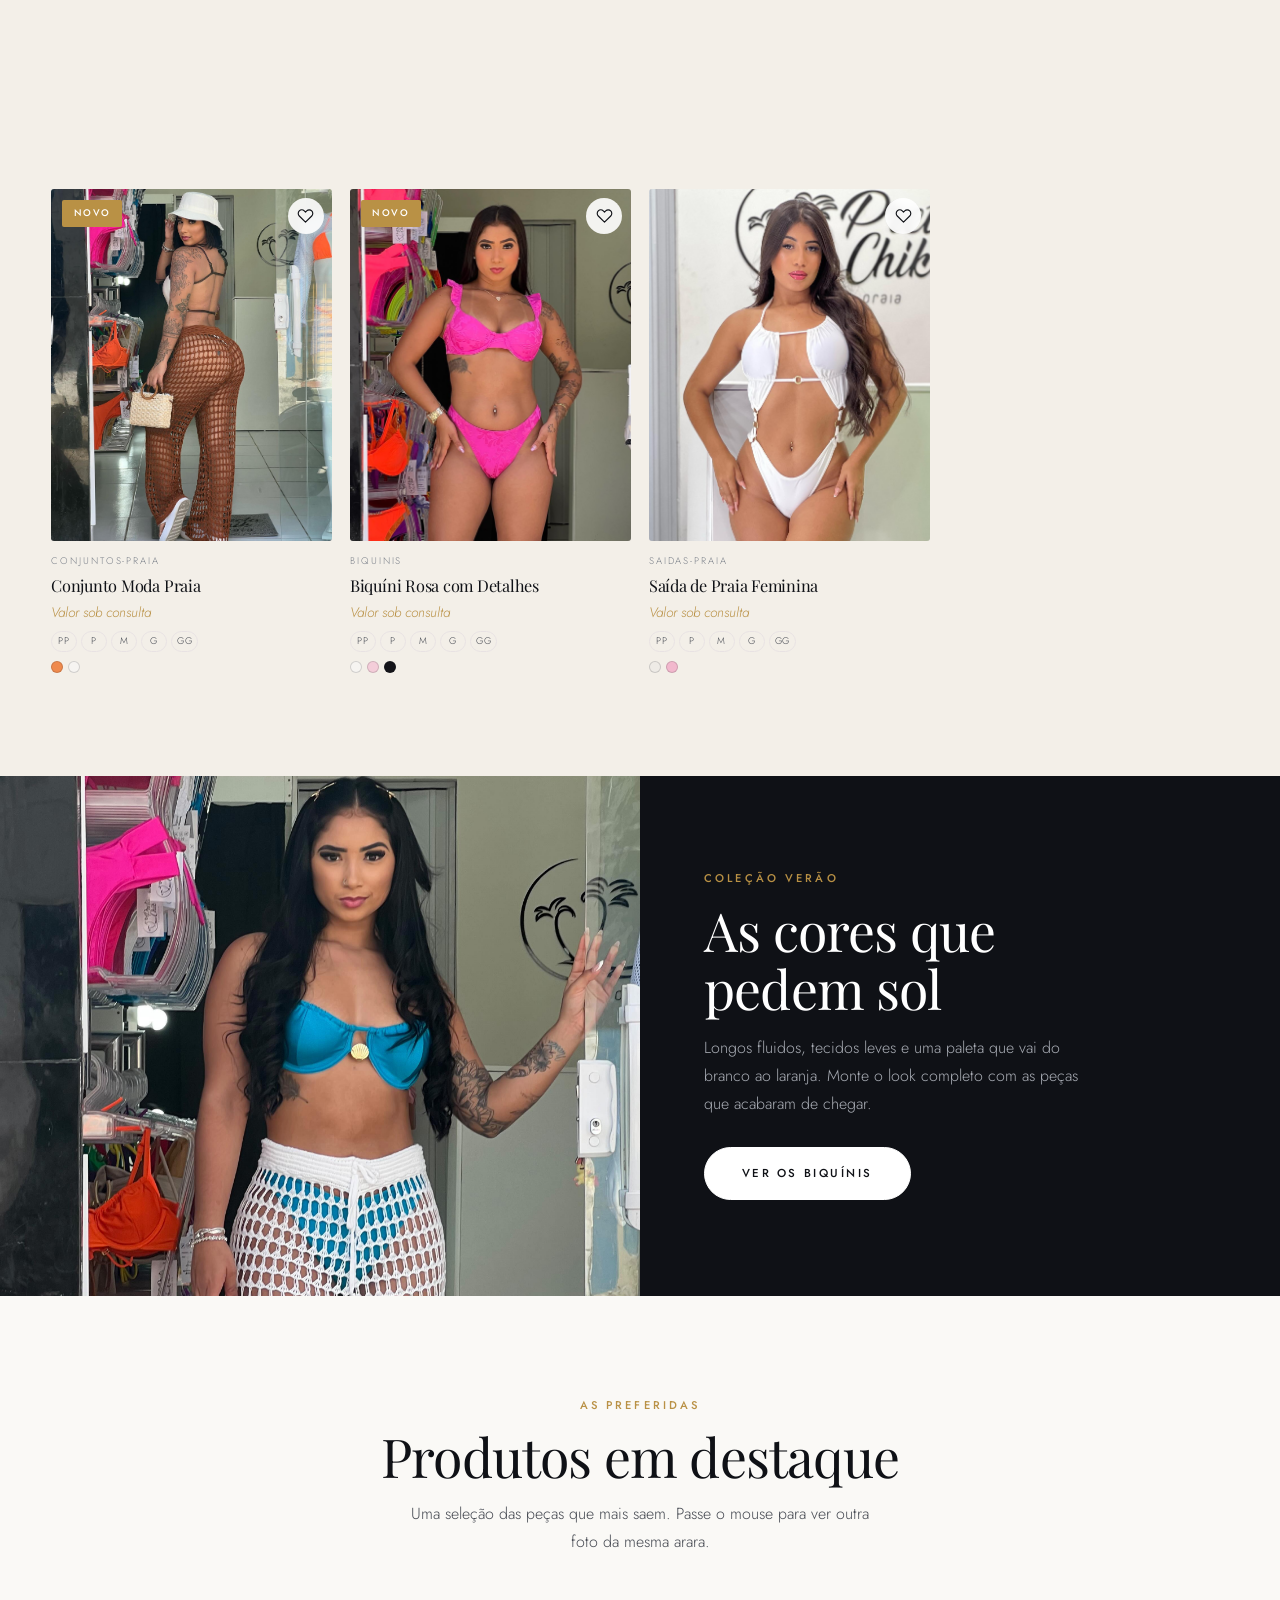
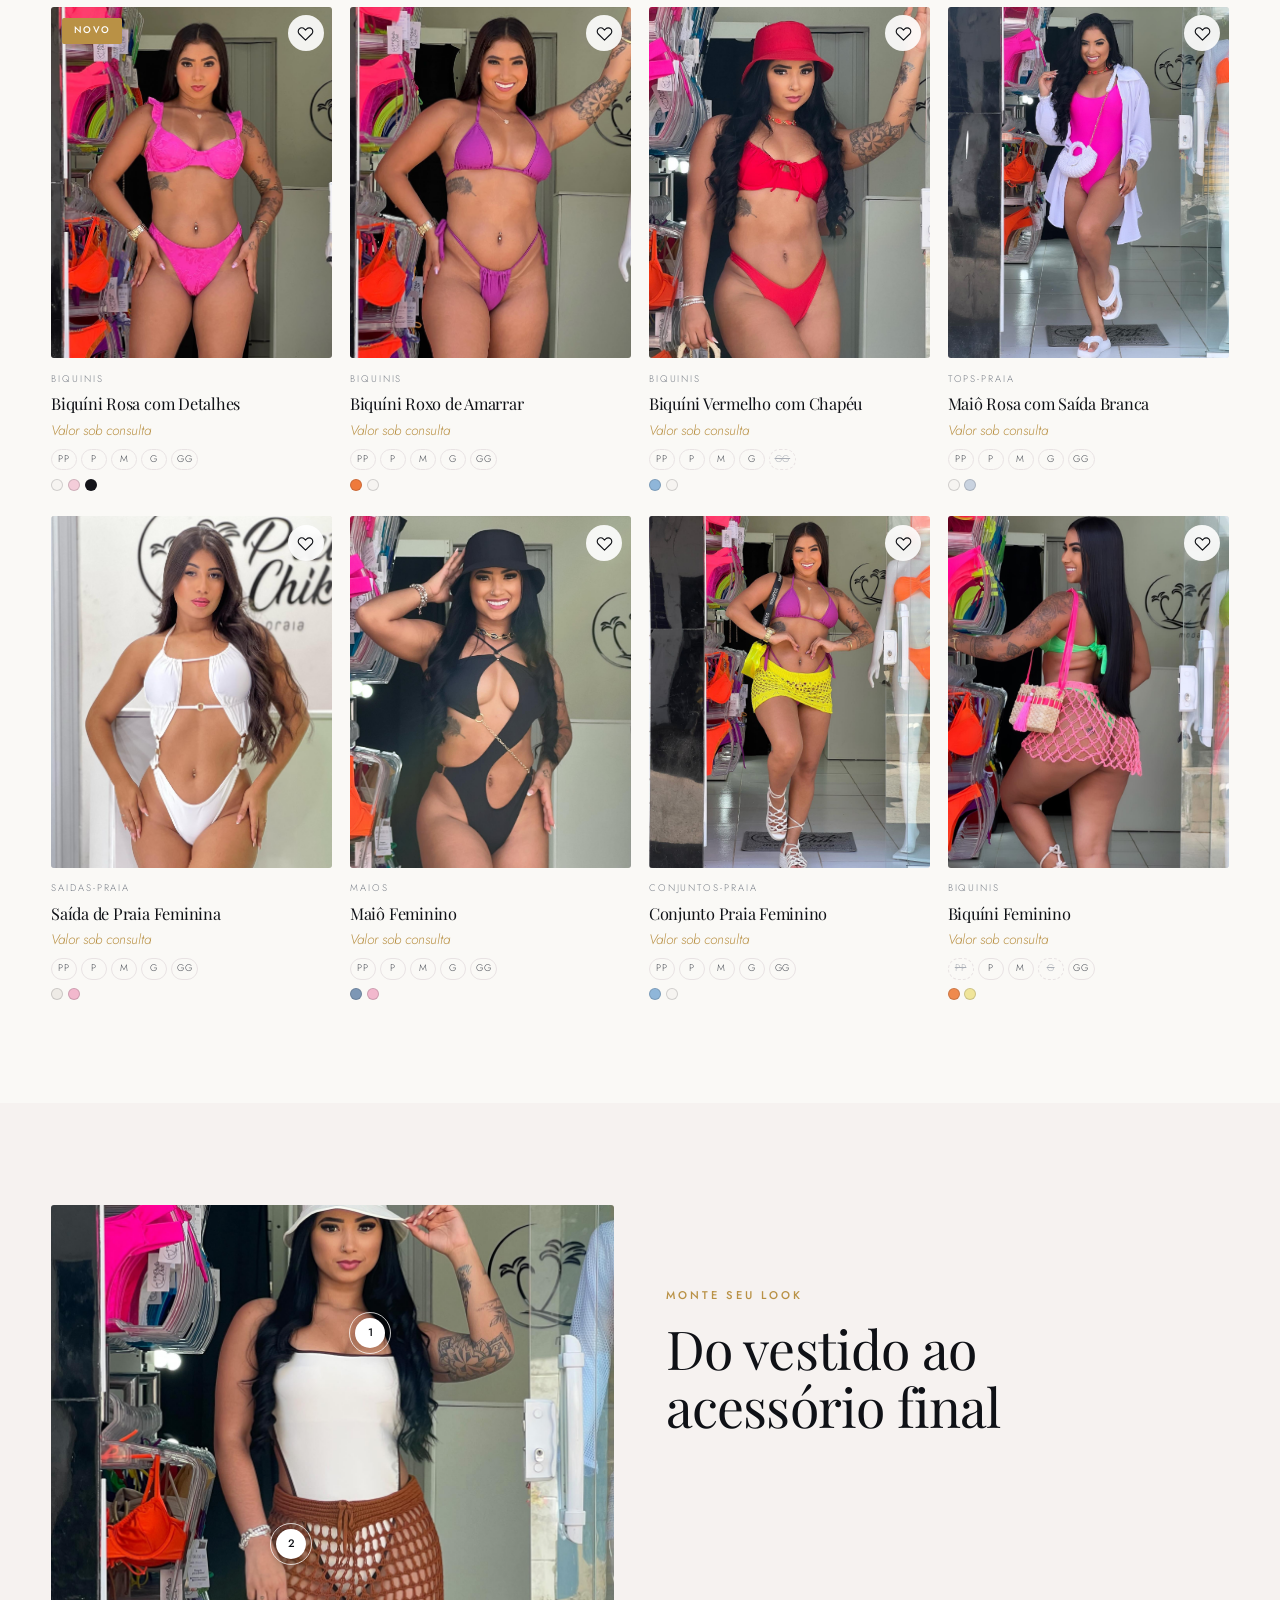
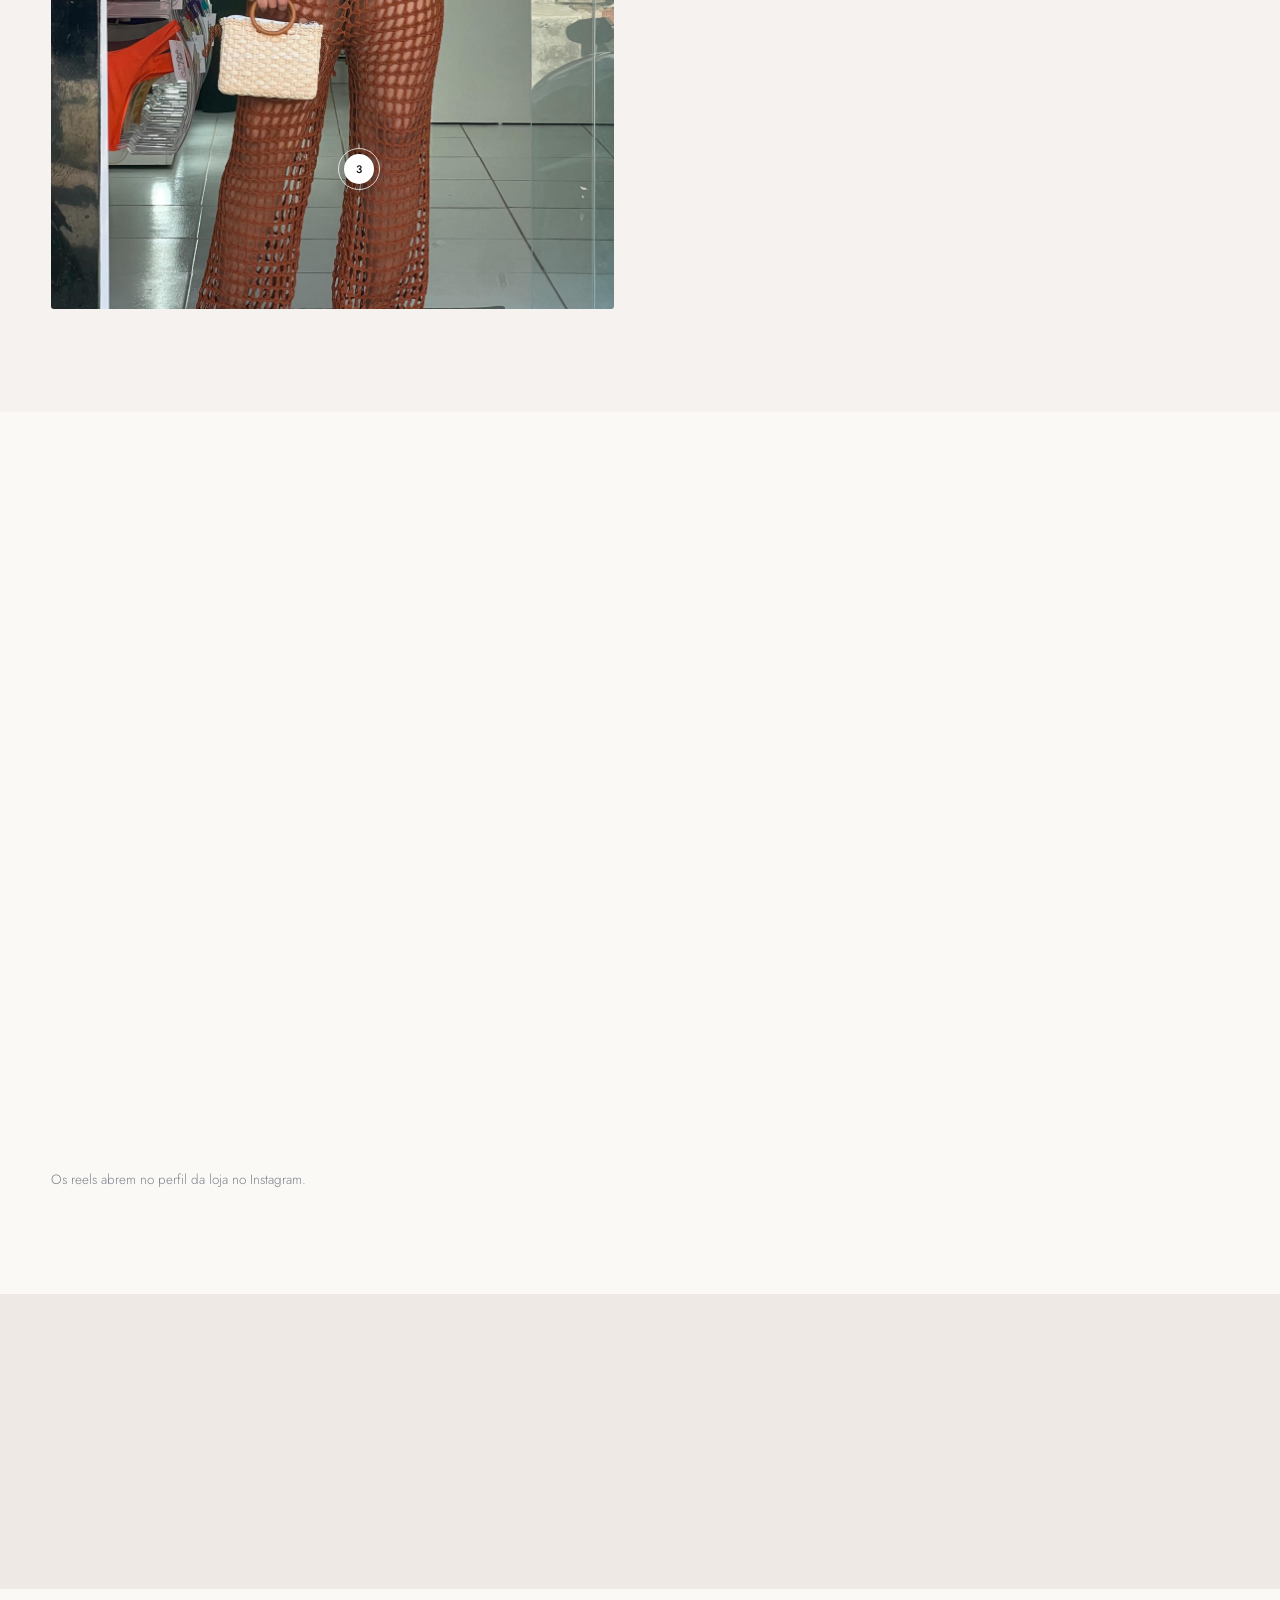
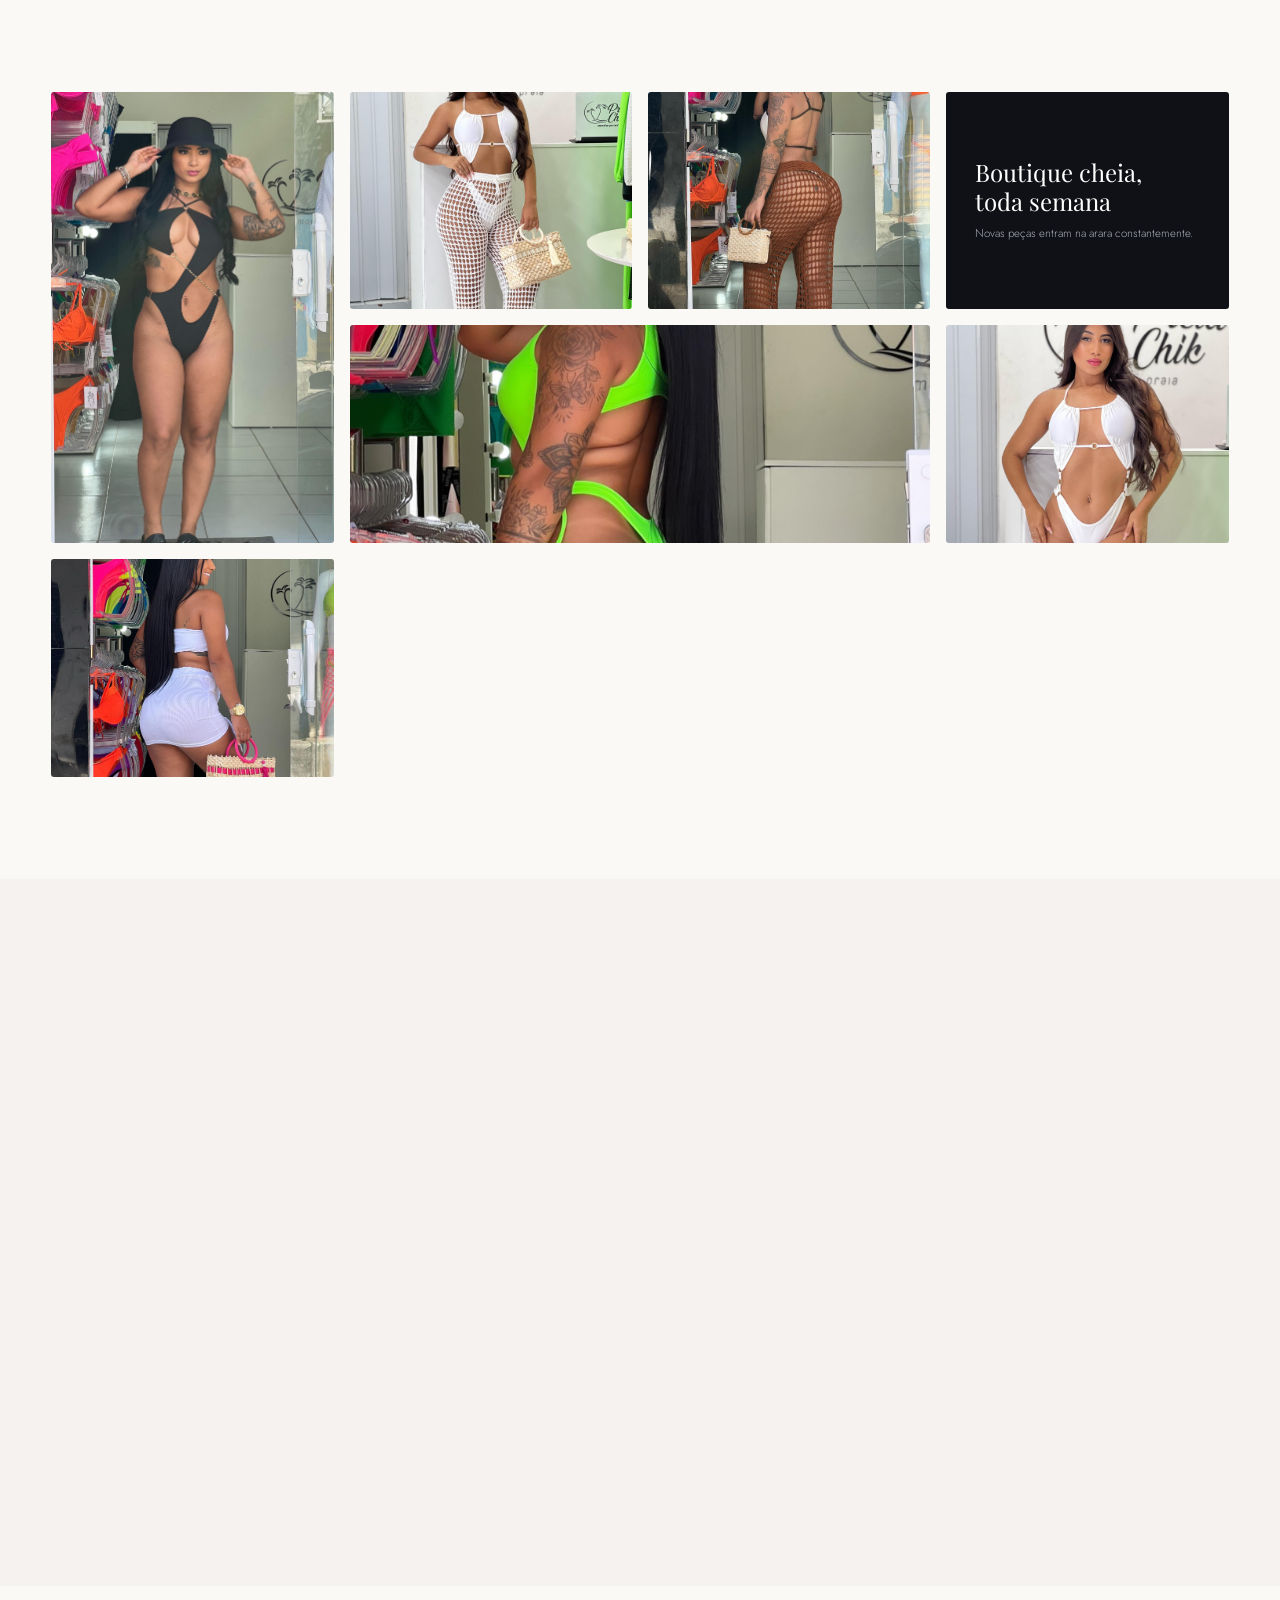
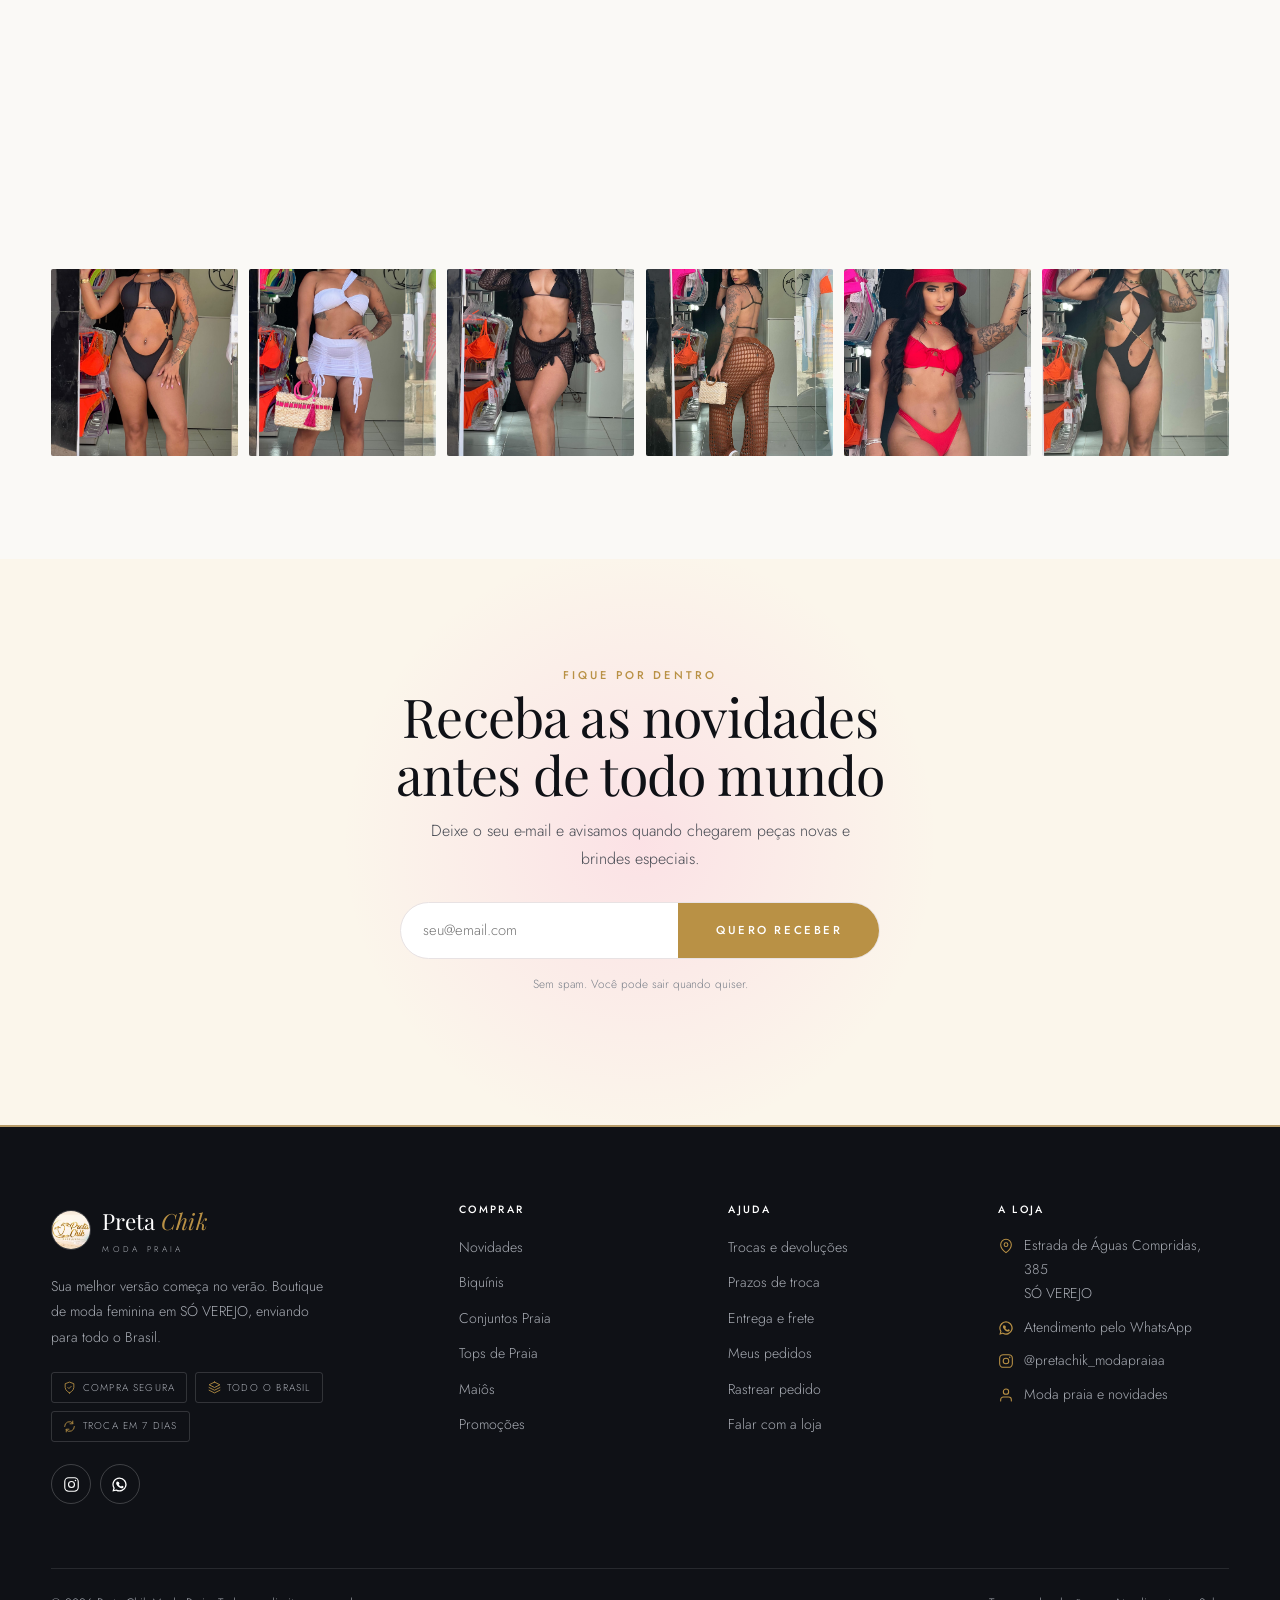
==== commit 30819735: "Aplica campanha editorial de Natal 2026 à vitrine" ====
--- a/index.html
+++ b/index.html
@@ -24,6 +24,8 @@
 <link rel="stylesheet" href="assets/css/site.css">
 <link rel="stylesheet" href="assets/css/paginas.css">
 <link rel="stylesheet" href="assets/css/passarela.css">
+<link rel="stylesheet" href="assets/css/natal-2026.css">
+<script src="assets/js/natal-2026.js"></script>
 </head>
 <body>
 
@@ -40,10 +42,14 @@
 <section class="passarela" aria-labelledby="passarelaTitulo">
   <div class="envelope passarela__topo">
     <div>
-      <p class="passarela__selo"><span class="em">Nova coleção · Olinda/PE</span></p>
-      <h1 id="passarelaTitulo">Verão <em>Preta Chik</em></h1>
-    </div>
-    <p class="passarela__sub">Seis looks prontos para o sol. Toque em qualquer modelo da fila para trazê-la à frente e veja as peças de cada look.</p>
+      <p class="passarela__selo"><span class="em"><span class="natal-texto-original">Nova coleção · Olinda/PE</span><span class="natal-titulo" hidden>Edição Natal 2026</span></span></p>
+      <h1 id="passarelaTitulo"><span class="natal-texto-original">Verão <em>Preta Chik</em></span><span class="natal-titulo" hidden>Um verão para <em>celebrar.</em></span></h1>
+    </div>
+    <p class="passarela__sub natal-texto-original">Seis looks prontos para o sol. Toque em qualquer modelo da fila para trazê-la à frente e veja as peças de cada look.</p>
+    <div class="natal-intro" hidden>
+      <p class="passarela__sub">Descubra os looks que vão acompanhar seus melhores momentos neste fim de ano.</p>
+      <a class="natal-link" href="loja.html">Explorar coleção</a>
+    </div>
   </div>
 
   <div class="envelope passarela__grade">
@@ -150,7 +156,7 @@
 </section>
 
 <!-- ============================ NOVIDADES ============================ -->
-<section class="secao secao--areia">
+<section class="secao secao--areia natal-vitrine">
   <div class="envelope">
     <div class="cabeca linha-topo">
       <div>
@@ -159,6 +165,7 @@
       </div>
       <a class="lk lk-seta rev" style="--atraso:120ms" href="loja.html?cat=novidades">Ver todas <svg viewBox="0 0 24 24" fill="none" stroke="currentColor" stroke-width="1.6" stroke-linecap="round" stroke-linejoin="round" width="15" height="15"><path d="M5 12h14M13 6l6 6-6 6"/></svg></a>
     </div>
+    <p class="natal-mensagem" hidden>Da praia aos encontros de fim de ano.</p>
     <div class="grade-produtos" id="gradeNovidades" aria-busy="true">
       <!-- skeleton: some quando o JS desenha as peças -->
       <article class="cartao cartao--esq" aria-hidden="true"><div class="cartao__midia"></div><div class="cartao__txt"><span class="cartao__cat"><span class="esq-texto" style="--l:5em">&nbsp;</span></span><div class="cartao__nome"><span class="esq-texto" style="--l:86%">&nbsp;</span></div><div class="cartao__preco"><span class="consulta"><span class="esq-texto" style="--l:6.5em">&nbsp;</span></span></div><div class="cartao__tams"><span class="esq-bloco">PP</span><span class="esq-bloco">P</span><span class="esq-bloco">M</span><span class="esq-bloco">G</span><span class="esq-bloco">GG</span></div><div class="cartao__cores"><i class="esq-bloco"></i><i class="esq-bloco"></i></div></div></article>
--- a/assets/css/natal-2026.css
+++ b/assets/css/natal-2026.css
@@ -0,0 +1,200 @@
+/* Campanha aplicada à home e à loja. Os tokens da vitrine continuam em base.css. */
+[data-campanha="natal-2026"] {
+  --natal-fundo: #faf9f6;
+  --natal-creme: #f3efe8;
+  --natal-grafite: #252320;
+  --natal-vinho: #782f38;
+  --natal-verde: #365448;
+  --natal-dourado: #b79b68;
+  --natal-linha: #dfd4c3;
+}
+
+[data-campanha="natal-2026"] body,
+[data-campanha="natal-2026"] .cabecalho,
+[data-campanha="natal-2026"] .passarela {
+  background: var(--natal-fundo);
+}
+
+[data-campanha="natal-2026"] .cabecalho {
+  border-bottom-color: var(--natal-linha);
+}
+
+[data-campanha="natal-2026"] .cabecalho .marca__nome i {
+  color: var(--natal-vinho);
+}
+
+[data-campanha="natal-2026"] .faixa {
+  background: var(--natal-verde);
+}
+
+[data-campanha="natal-2026"] .faixa__club svg {
+  color: #e5d2ac;
+}
+
+[data-campanha="natal-2026"] .natal-texto-original {
+  display: none;
+}
+
+[data-campanha="natal-2026"] .natal-titulo {
+  display: inline;
+}
+
+[data-campanha="natal-2026"] .passarela {
+  padding-top: clamp(2rem, 4vw, 3.75rem);
+}
+
+[data-campanha="natal-2026"] .passarela__topo {
+  align-items: center;
+  justify-content: space-between;
+  margin-bottom: clamp(1.4rem, 3vw, 2.5rem);
+}
+
+[data-campanha="natal-2026"] .passarela__selo::before {
+  background: var(--natal-dourado);
+}
+
+[data-campanha="natal-2026"] .passarela h1 {
+  color: var(--natal-grafite);
+  font-size: clamp(2.45rem, 5.8vw, 5.25rem);
+  line-height: 1.06;
+}
+
+[data-campanha="natal-2026"] .passarela h1 em {
+  color: var(--natal-vinho);
+}
+
+[data-campanha="natal-2026"] .natal-intro {
+  display: grid;
+  justify-items: start;
+  gap: .85rem;
+  max-width: 36ch;
+}
+
+[data-campanha="natal-2026"] .natal-link {
+  display: inline-flex;
+  align-items: center;
+  justify-content: center;
+  min-height: 44px;
+  padding: .55rem 1.15rem;
+  border: 1px solid var(--natal-vinho);
+  background: var(--natal-vinho);
+  color: #fff;
+  font-size: .85rem;
+  font-weight: 500;
+  transition: background-color .25s ease, color .25s ease;
+}
+
+[data-campanha="natal-2026"] .natal-link:hover {
+  background: var(--natal-fundo);
+  color: var(--natal-vinho);
+}
+
+[data-campanha="natal-2026"] .natal-link:focus-visible {
+  outline: 2px solid var(--natal-vinho);
+  outline-offset: 3px;
+}
+
+[data-campanha="natal-2026"] .passarela__palco {
+  isolation: isolate;
+  border-radius: 0;
+  outline: 1px solid var(--natal-linha);
+  outline-offset: -1px;
+  background: var(--natal-creme);
+}
+
+[data-campanha="natal-2026"] .passarela__palco:focus-visible {
+  outline: 2px solid var(--natal-vinho);
+  outline-offset: 3px;
+  box-shadow: none;
+}
+
+[data-campanha="natal-2026"] .passarela__palco::before {
+  inset-inline: 1.25rem;
+  background: var(--natal-linha);
+}
+
+[data-campanha="natal-2026"] .passarela__palco::after {
+  content: "";
+  position: absolute;
+  inset: 1rem auto auto 1rem;
+  width: 3.5rem;
+  height: 3.5rem;
+  border-top: 1px solid var(--natal-dourado);
+  border-left: 1px solid var(--natal-dourado);
+  pointer-events: none;
+}
+
+[data-campanha="natal-2026"] .passarela__provas {
+  border-top-color: var(--natal-linha);
+}
+
+[data-campanha="natal-2026"] .faixa-corre {
+  background: var(--natal-verde);
+}
+
+[data-campanha="natal-2026"] .faixa-corre__via span::after {
+  color: #e5d2ac;
+}
+
+[data-campanha="natal-2026"] .faixa-corre__trilho {
+  animation-duration: 62s;
+}
+
+[data-campanha="natal-2026"] .natal-vitrine {
+  background: var(--natal-creme);
+}
+
+[data-campanha="natal-2026"] .natal-mensagem {
+  display: flex;
+  align-items: center;
+  gap: .85rem;
+  margin: 0 0 1.5rem;
+  color: var(--natal-verde);
+  font: italic 400 clamp(.98rem, 2vw, 1.18rem)/1.5 var(--serif);
+}
+
+[data-campanha="natal-2026"] .natal-mensagem::before {
+  content: "";
+  flex: 0 0 .42rem;
+  height: .42rem;
+  margin-inline-start: .12rem;
+  transform: rotate(45deg);
+  background: var(--natal-dourado);
+}
+
+[data-campanha="natal-2026"] .natal-mensagem::after {
+  content: "";
+  flex: 1 1 3rem;
+  height: 1px;
+  background: var(--natal-linha);
+}
+
+[data-campanha="natal-2026"] .rodape {
+  border-top: 2px solid var(--natal-dourado);
+}
+
+@media (max-width: 560px) {
+  [data-campanha="natal-2026"] .passarela__topo {
+    align-items: stretch;
+    gap: .9rem;
+  }
+
+  [data-campanha="natal-2026"] .passarela__palco {
+    height: clamp(276px, 55svh, 440px);
+  }
+
+  [data-campanha="natal-2026"] .passarela__palco::after {
+    width: 1.8rem;
+    height: 1.8rem;
+  }
+}
+
+@media (prefers-reduced-motion: reduce) {
+  [data-campanha="natal-2026"] .natal-link {
+    transition: none;
+  }
+
+  [data-campanha="natal-2026"] .faixa-corre__trilho {
+    animation: none;
+  }
+}
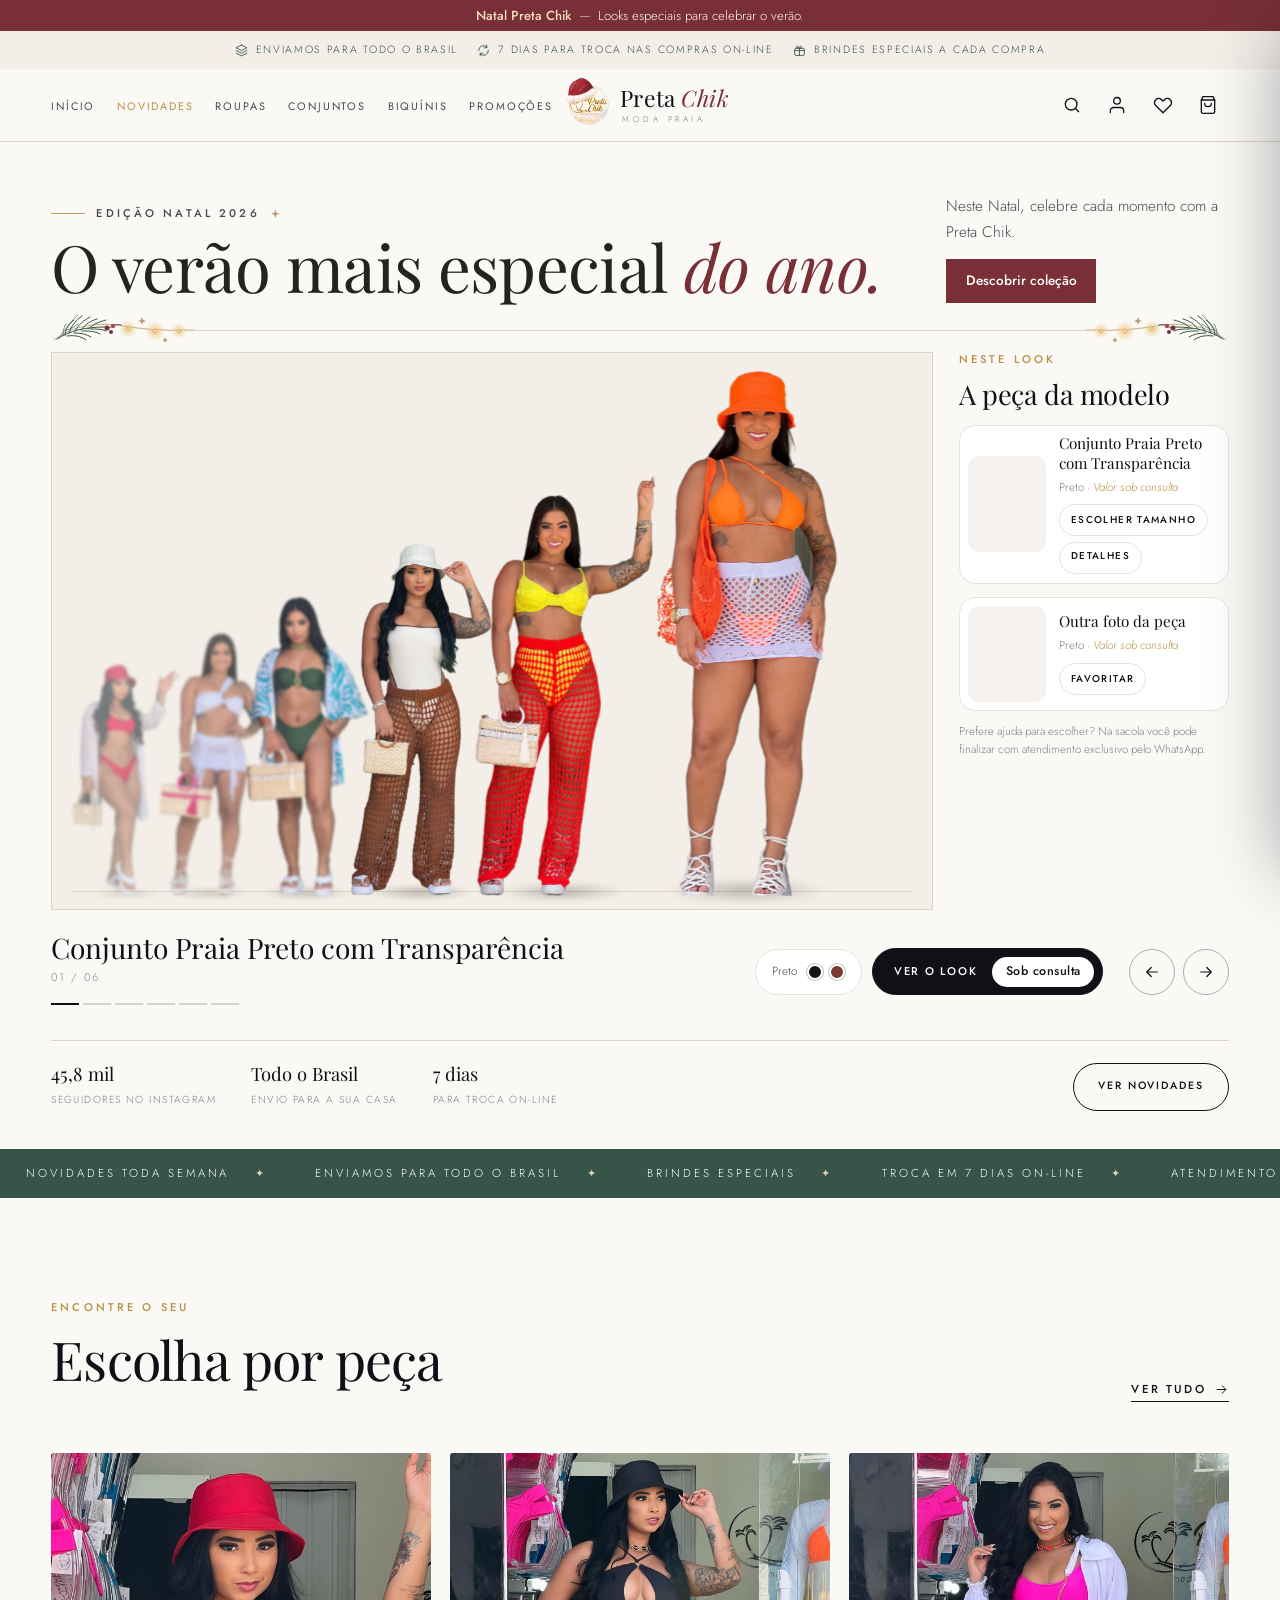
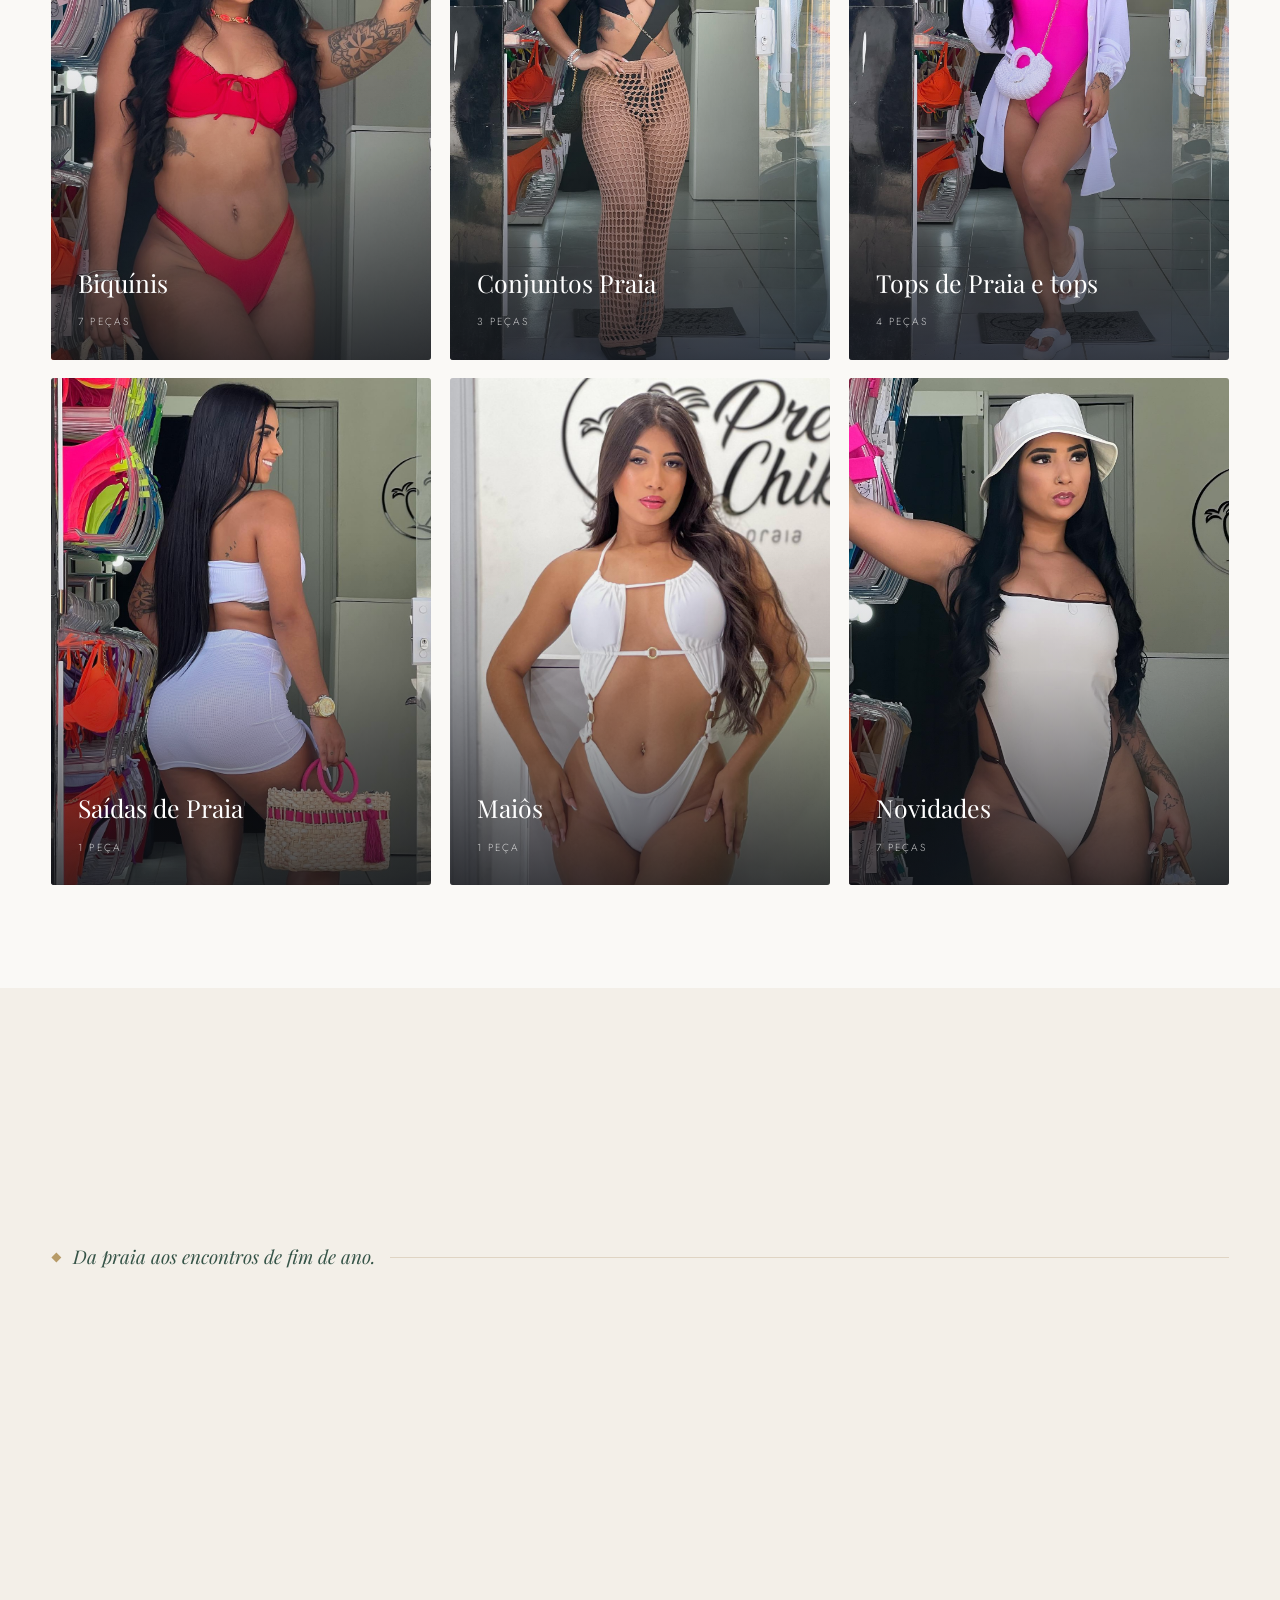
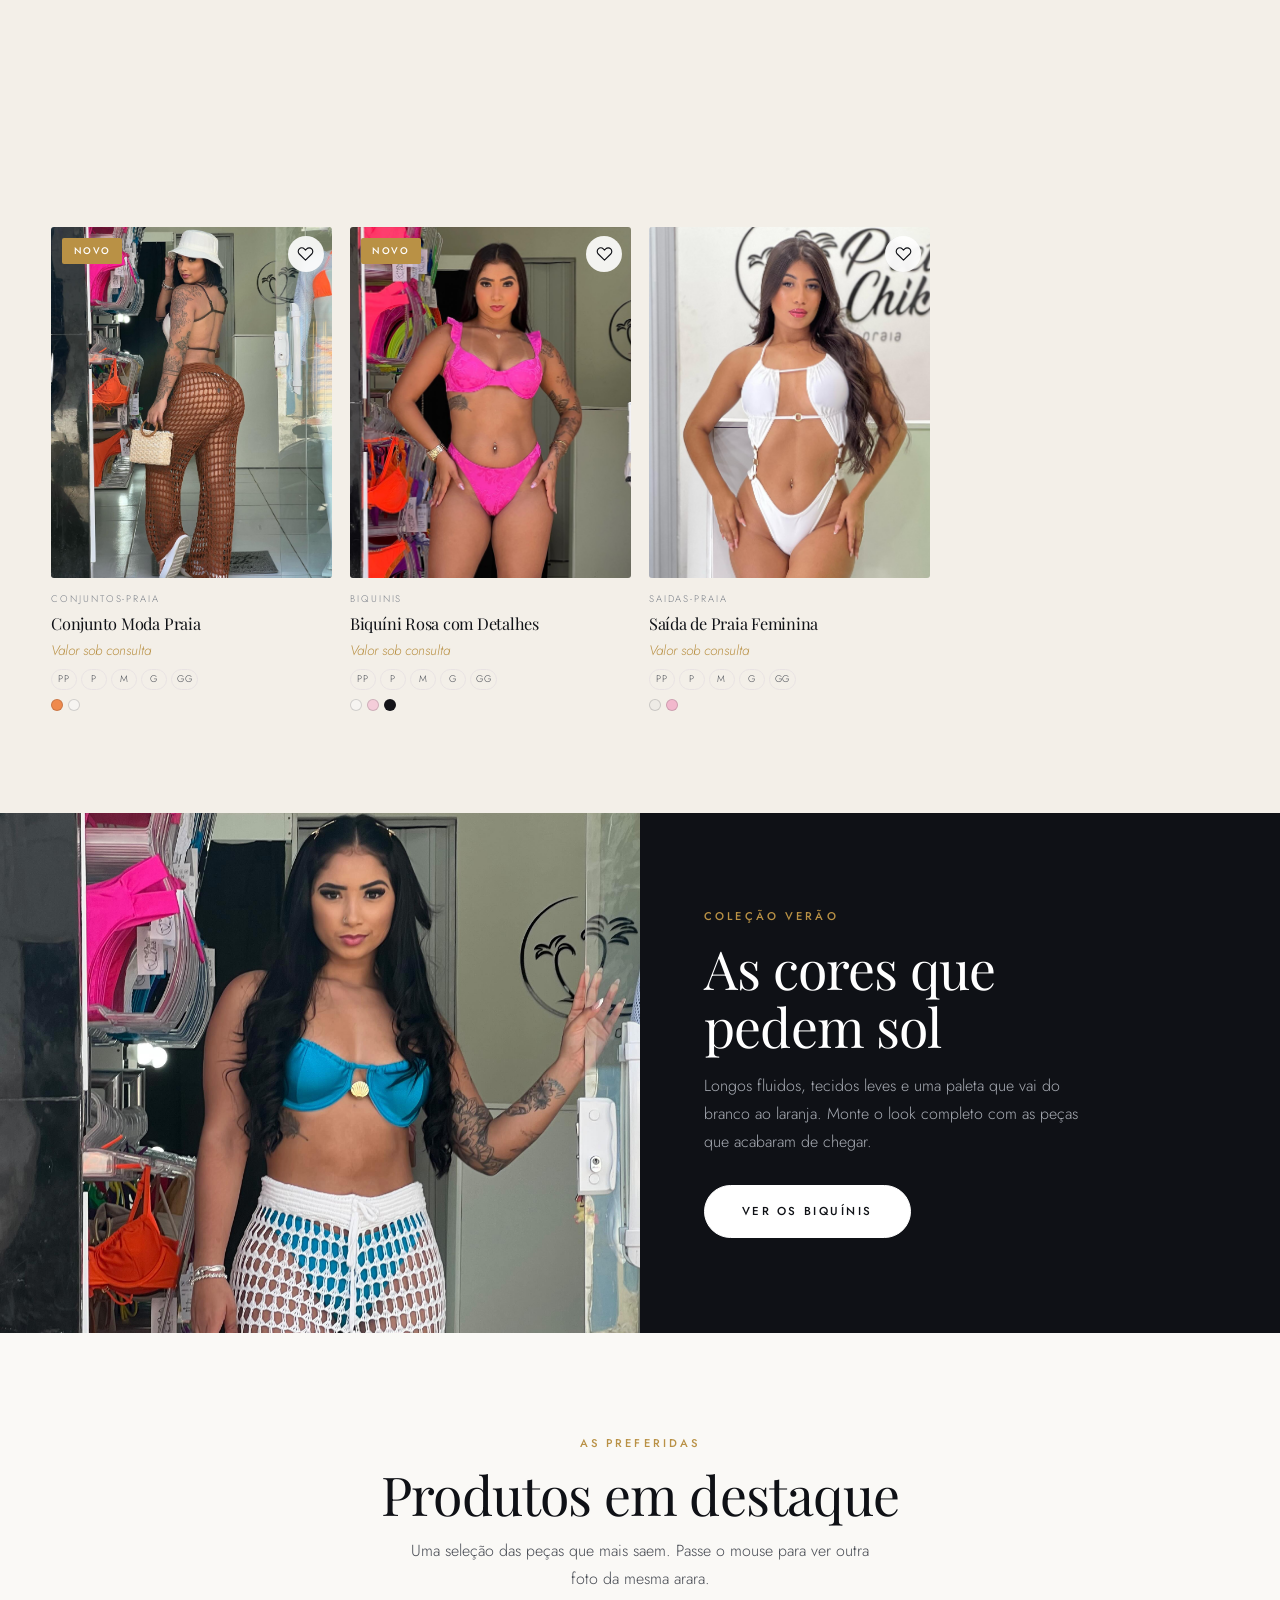
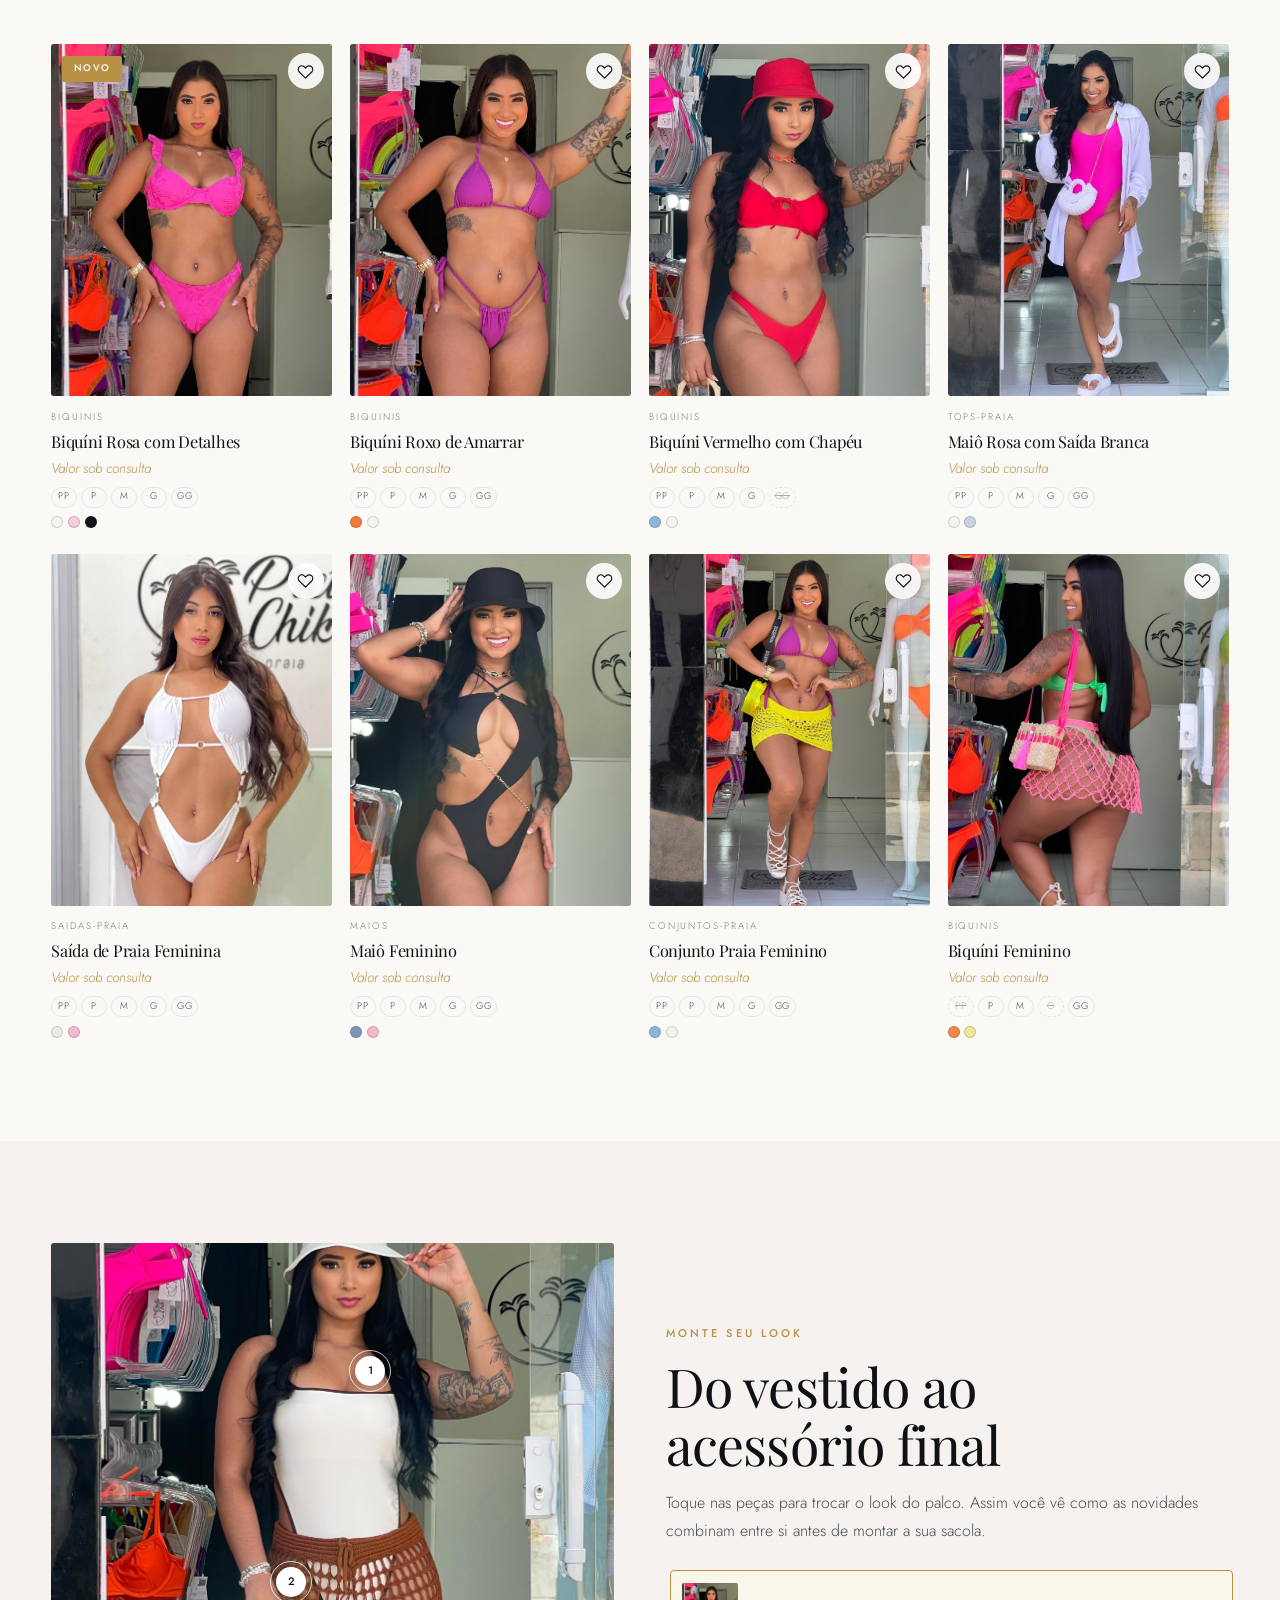
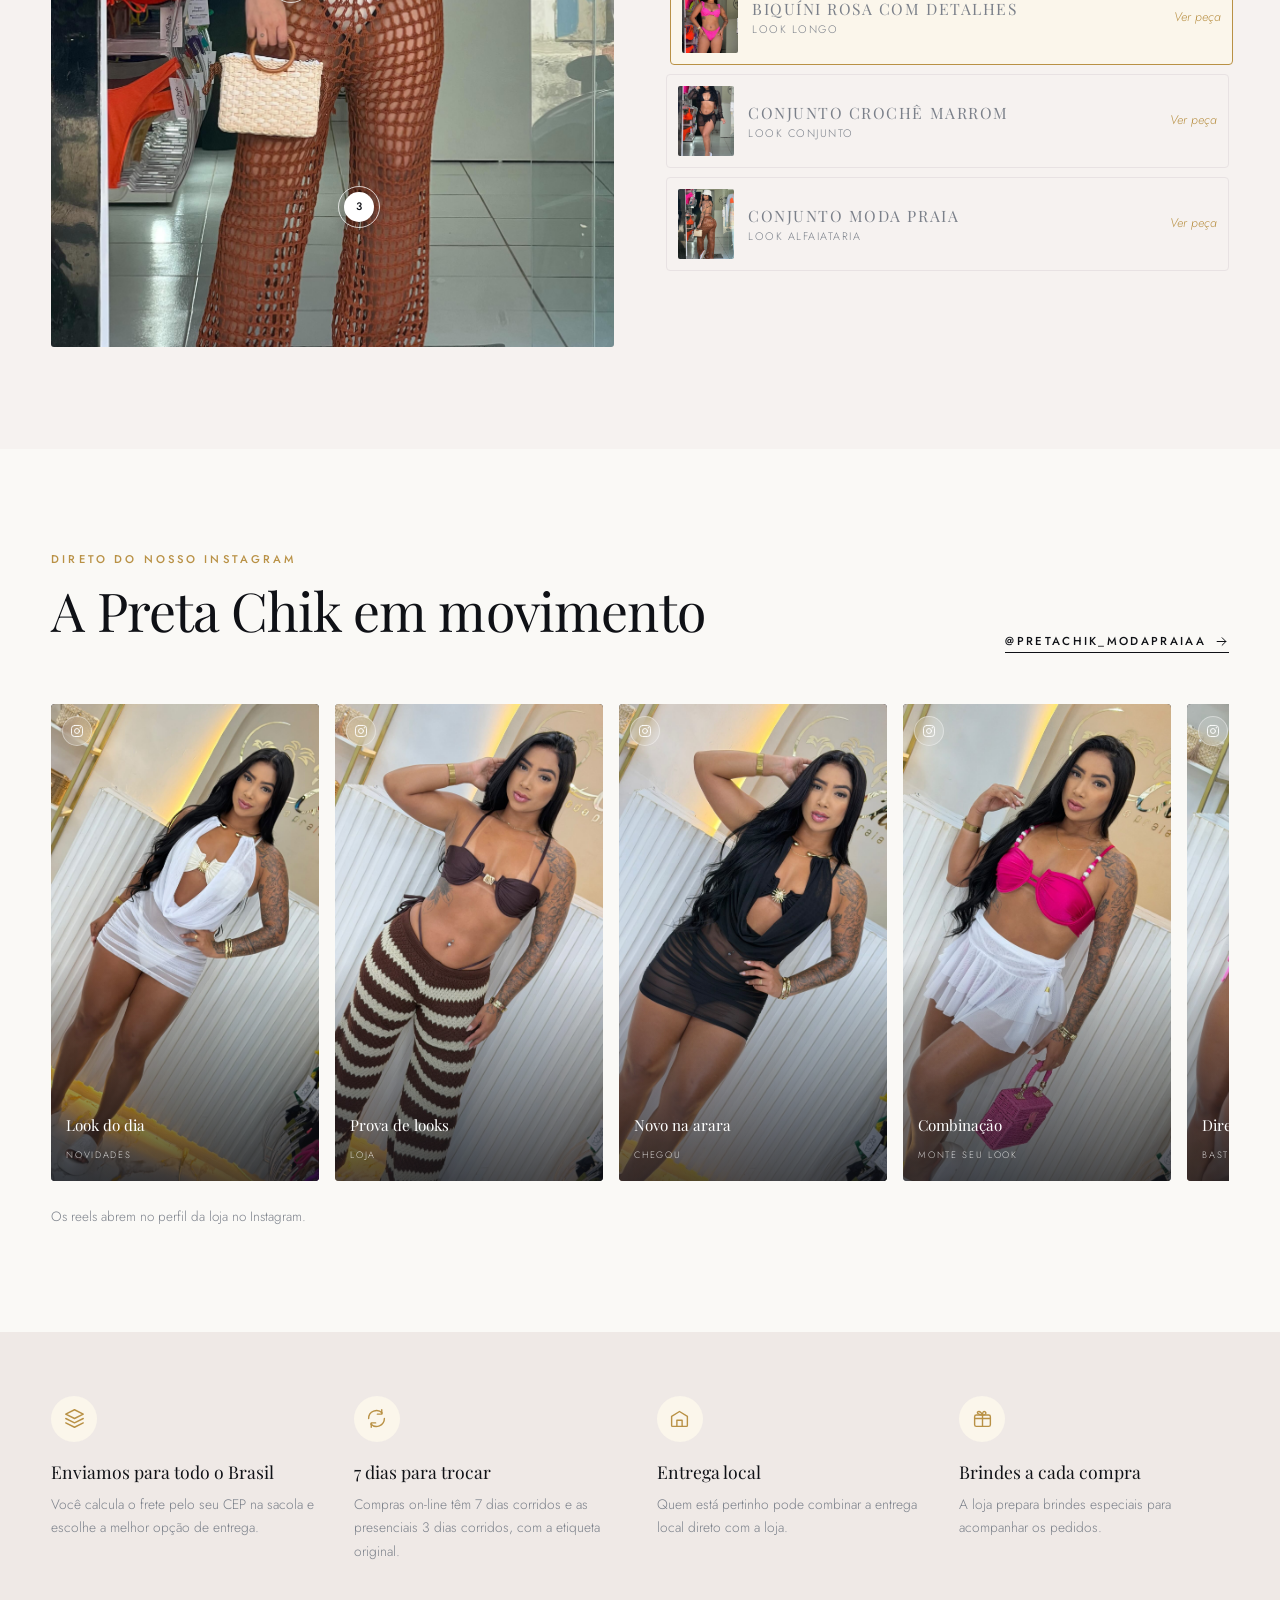
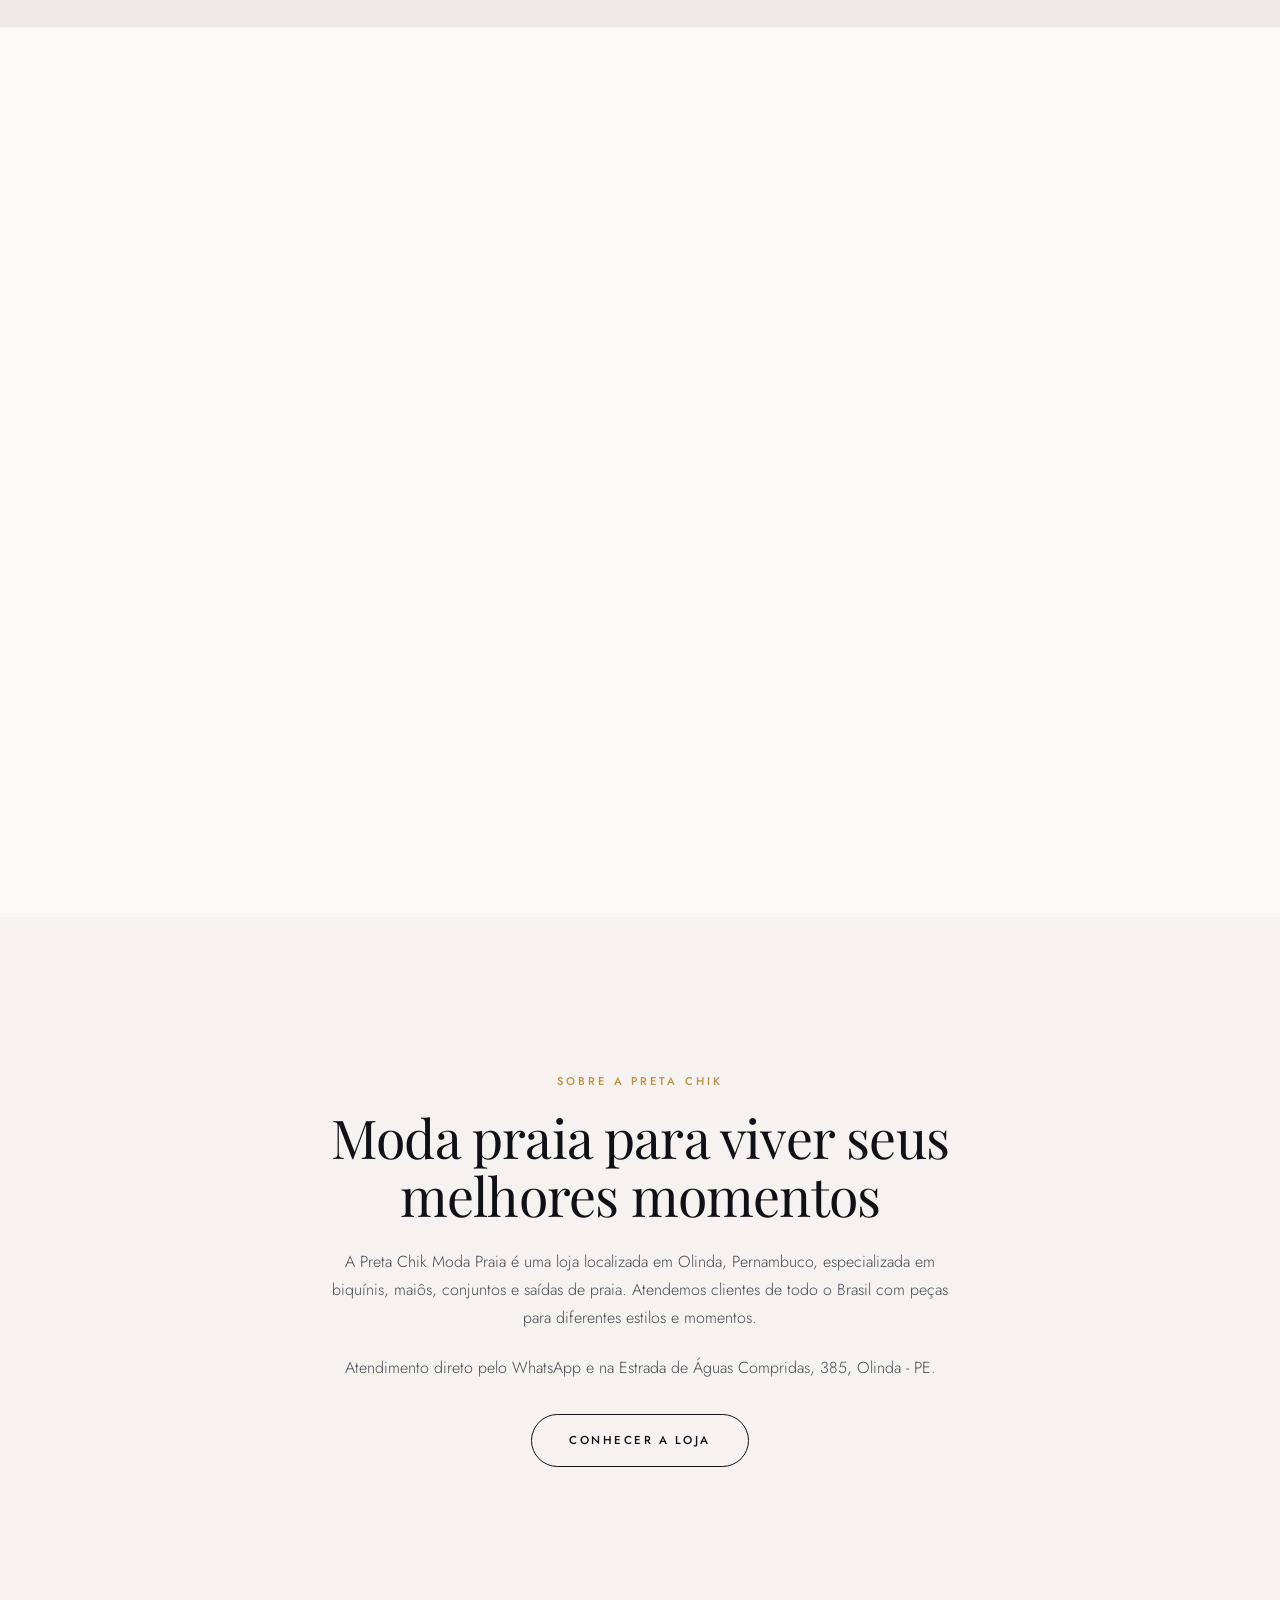
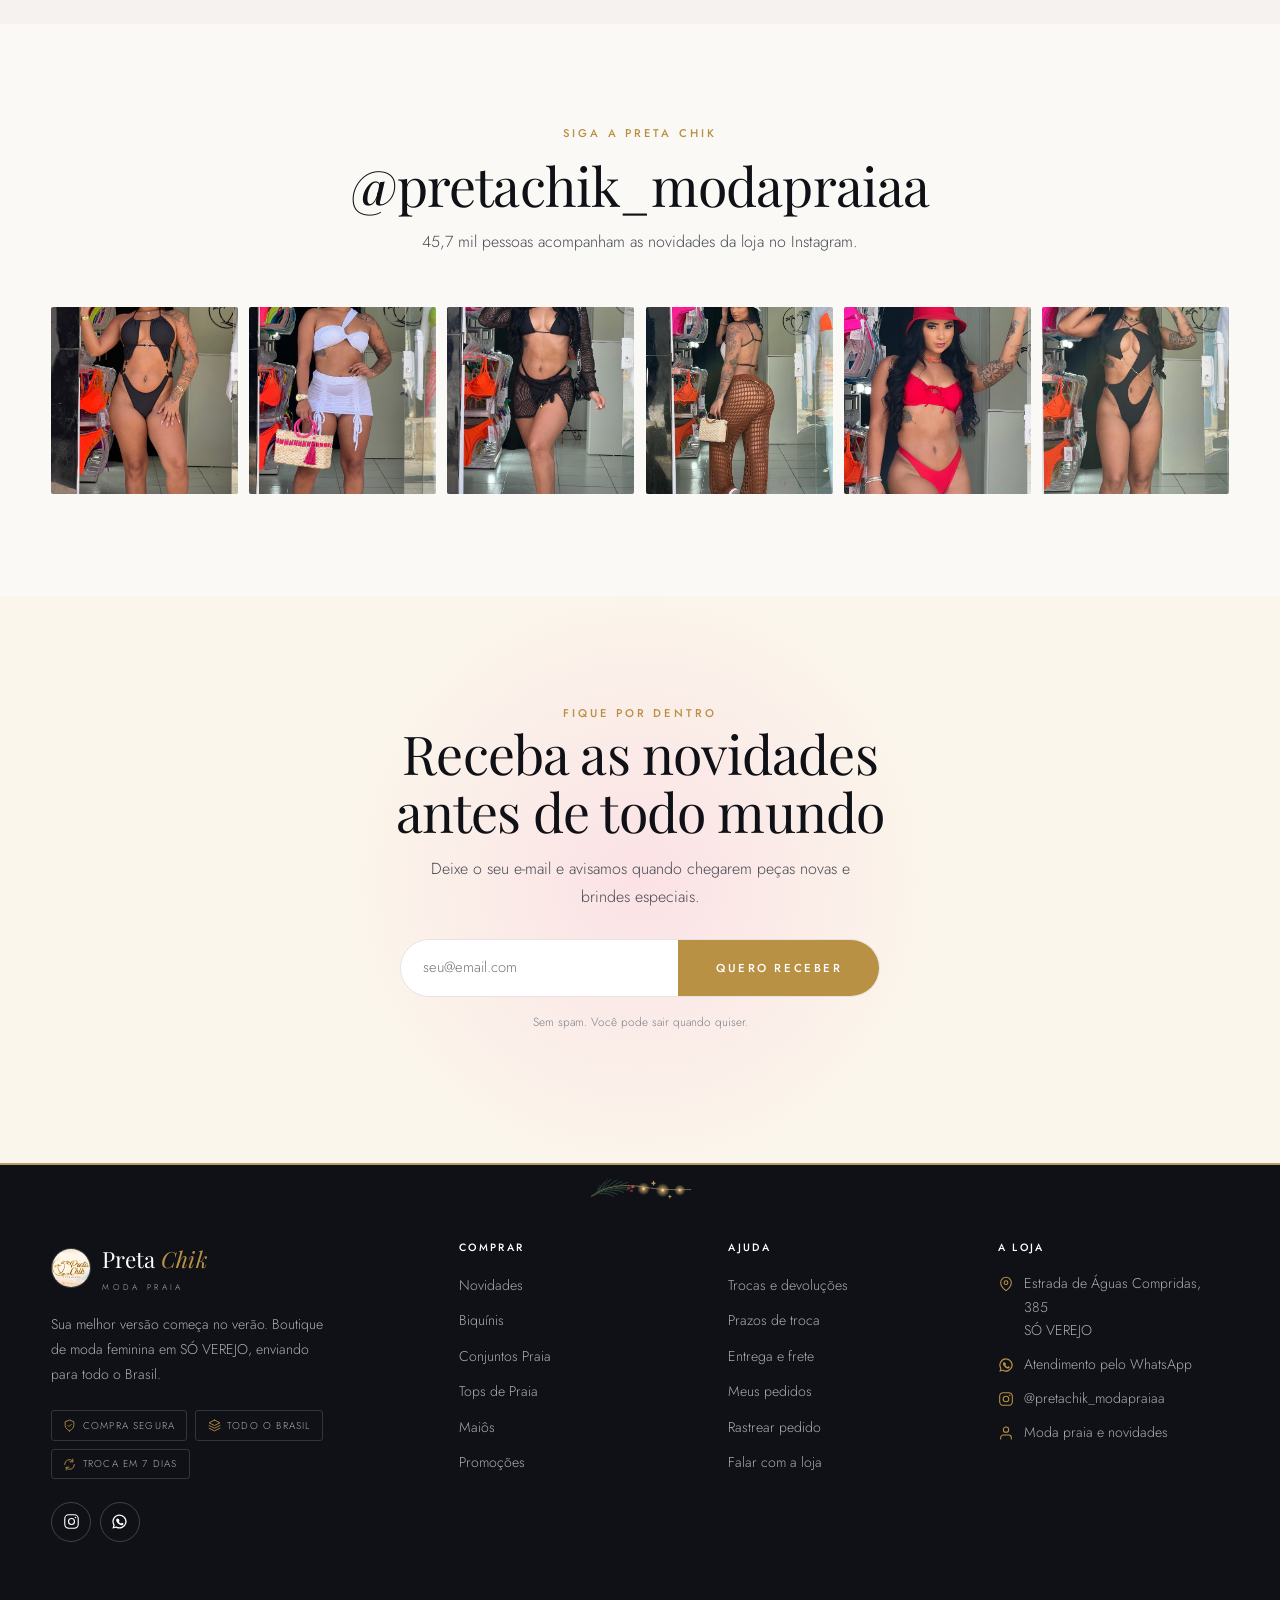
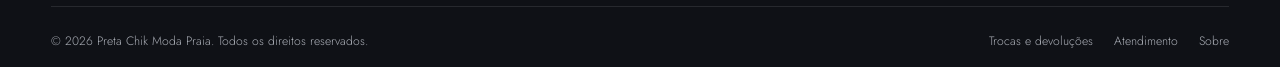
==== commit c1947c4b: "Refina campanha de Natal com gorro na marca e decoração editorial" ====
--- a/index.html
+++ b/index.html
@@ -31,6 +31,7 @@
 
 <a class="pular" href="#conteudo">Ir para o conteúdo</a>
 
+<p class="natal-faixa" hidden><strong>Natal Preta Chik</strong><span class="natal-faixa__separador" aria-hidden="true">—</span><span>Looks especiais para celebrar o verão.</span></p>
 <div data-shell-topo></div>
 
 <main id="conteudo">
@@ -43,14 +44,16 @@
   <div class="envelope passarela__topo">
     <div>
       <p class="passarela__selo"><span class="em"><span class="natal-texto-original">Nova coleção · Olinda/PE</span><span class="natal-titulo" hidden>Edição Natal 2026</span></span></p>
-      <h1 id="passarelaTitulo"><span class="natal-texto-original">Verão <em>Preta Chik</em></span><span class="natal-titulo" hidden>Um verão para <em>celebrar.</em></span></h1>
+      <h1 id="passarelaTitulo"><span class="natal-texto-original">Verão <em>Preta Chik</em></span><span class="natal-titulo" hidden>O verão mais especial <em>do ano.</em></span></h1>
     </div>
     <p class="passarela__sub natal-texto-original">Seis looks prontos para o sol. Toque em qualquer modelo da fila para trazê-la à frente e veja as peças de cada look.</p>
     <div class="natal-intro" hidden>
-      <p class="passarela__sub">Descubra os looks que vão acompanhar seus melhores momentos neste fim de ano.</p>
-      <a class="natal-link" href="loja.html">Explorar coleção</a>
-    </div>
-  </div>
+      <p class="passarela__sub">Neste Natal, celebre cada momento com a Preta Chik.</p>
+      <a class="natal-link" href="loja.html">Descobrir coleção</a>
+    </div>
+  </div>
+
+  <div class="envelope natal-guirlanda" aria-hidden="true" hidden><span></span></div>
 
   <div class="envelope passarela__grade">
     <div class="passarela__palco" id="palco" tabindex="0" role="group" aria-roledescription="passarela" aria-label="Passarela de looks. Use as setas do teclado para trocar de look."></div>
--- a/assets/css/natal-2026.css
+++ b/assets/css/natal-2026.css
@@ -23,12 +23,57 @@
   color: var(--natal-vinho);
 }
 
+[data-campanha="natal-2026"] .cabecalho .marca {
+  position: relative;
+}
+
+[data-campanha="natal-2026"] .cabecalho .marca::after {
+  content: "";
+  position: absolute;
+  z-index: 1;
+  inset: -.5rem auto auto -.36rem;
+  width: 2.13rem;
+  aspect-ratio: 48 / 39;
+  background: url("../img/natal/gorro.svg") center / contain no-repeat;
+  transform: rotate(-22deg);
+  pointer-events: none;
+}
+
+[data-campanha="natal-2026"] .natal-faixa {
+  display: flex;
+  flex-wrap: wrap;
+  align-items: baseline;
+  justify-content: center;
+  gap: 0 .45rem;
+  margin: 0;
+  padding: .38rem .8rem;
+  background: var(--natal-vinho);
+  color: var(--natal-fundo);
+  font-size: clamp(.7rem, 1.5vw, .82rem);
+  line-height: 1.45;
+  text-align: center;
+}
+
+[data-campanha="natal-2026"] .natal-faixa strong {
+  font-weight: 500;
+  color: #f3dfb8;
+}
+
+[data-campanha="natal-2026"] .natal-faixa__separador {
+  color: #e5d2ac;
+}
+
 [data-campanha="natal-2026"] .faixa {
-  background: var(--natal-verde);
+  background: var(--natal-creme);
+  color: var(--natal-verde);
 }
 
 [data-campanha="natal-2026"] .faixa__club svg {
-  color: #e5d2ac;
+  color: var(--natal-verde);
+}
+
+[data-campanha="natal-2026"] .faixa__dir a:hover {
+  color: var(--natal-vinho);
 }
 
 [data-campanha="natal-2026"] .natal-texto-original {
@@ -46,16 +91,24 @@
 [data-campanha="natal-2026"] .passarela__topo {
   align-items: center;
   justify-content: space-between;
-  margin-bottom: clamp(1.4rem, 3vw, 2.5rem);
+  margin-bottom: .45rem;
 }
 
 [data-campanha="natal-2026"] .passarela__selo::before {
   background: var(--natal-dourado);
 }
 
+[data-campanha="natal-2026"] .passarela__selo::after {
+  content: "";
+  width: .56rem;
+  aspect-ratio: 1;
+  background: var(--natal-dourado);
+  clip-path: polygon(50% 0, 61% 39%, 100% 50%, 61% 61%, 50% 100%, 39% 61%, 0 50%, 39% 39%);
+}
+
 [data-campanha="natal-2026"] .passarela h1 {
   color: var(--natal-grafite);
-  font-size: clamp(2.45rem, 5.8vw, 5.25rem);
+  font-size: clamp(2.45rem, 5.1vw, 5.1rem);
   line-height: 1.06;
 }
 
@@ -113,15 +166,29 @@
   background: var(--natal-linha);
 }
 
-[data-campanha="natal-2026"] .passarela__palco::after {
-  content: "";
-  position: absolute;
-  inset: 1rem auto auto 1rem;
-  width: 3.5rem;
-  height: 3.5rem;
-  border-top: 1px solid var(--natal-dourado);
-  border-left: 1px solid var(--natal-dourado);
-  pointer-events: none;
+[data-campanha="natal-2026"] .natal-guirlanda {
+  display: flex;
+  align-items: center;
+  min-height: 2.5rem;
+  margin-bottom: .1rem;
+}
+
+[data-campanha="natal-2026"] .natal-guirlanda::before,
+[data-campanha="natal-2026"] .natal-guirlanda::after {
+  content: "";
+  flex: 0 0 clamp(4.6rem, 13vw, 9rem);
+  height: 2.4rem;
+  background: url("../img/natal/ramo.svg") left center / 100% auto no-repeat;
+}
+
+[data-campanha="natal-2026"] .natal-guirlanda::after {
+  transform: scaleX(-1);
+}
+
+[data-campanha="natal-2026"] .natal-guirlanda span {
+  flex: 1;
+  height: 1px;
+  background: var(--natal-linha);
 }
 
 [data-campanha="natal-2026"] .passarela__provas {
@@ -170,7 +237,27 @@
 }
 
 [data-campanha="natal-2026"] .rodape {
+  position: relative;
   border-top: 2px solid var(--natal-dourado);
+}
+
+[data-campanha="natal-2026"] .rodape::before {
+  content: "";
+  position: absolute;
+  inset: .6rem 0 auto;
+  width: 6.5rem;
+  height: 1.8rem;
+  margin-inline: auto;
+  background: url("../img/natal/ramo.svg") center / contain no-repeat;
+  pointer-events: none;
+}
+
+@media (min-width: 1040px) {
+  [data-campanha="natal-2026"] .passarela__topo {
+    display: grid;
+    grid-template-columns: minmax(0, 1fr) minmax(14rem, 24%);
+    gap: 1.5rem 2rem;
+  }
 }
 
 @media (max-width: 560px) {
@@ -183,9 +270,18 @@
     height: clamp(276px, 55svh, 440px);
   }
 
-  [data-campanha="natal-2026"] .passarela__palco::after {
-    width: 1.8rem;
-    height: 1.8rem;
+  [data-campanha="natal-2026"] .cabecalho__dentro {
+    gap: .45rem;
+  }
+
+  [data-campanha="natal-2026"] .cabecalho .marca {
+    gap: .5rem;
+    white-space: nowrap;
+  }
+
+  [data-campanha="natal-2026"] .cabecalho .marca::after {
+    inset: -.46rem auto auto -.3rem;
+    width: 1.85rem;
   }
 }
 
